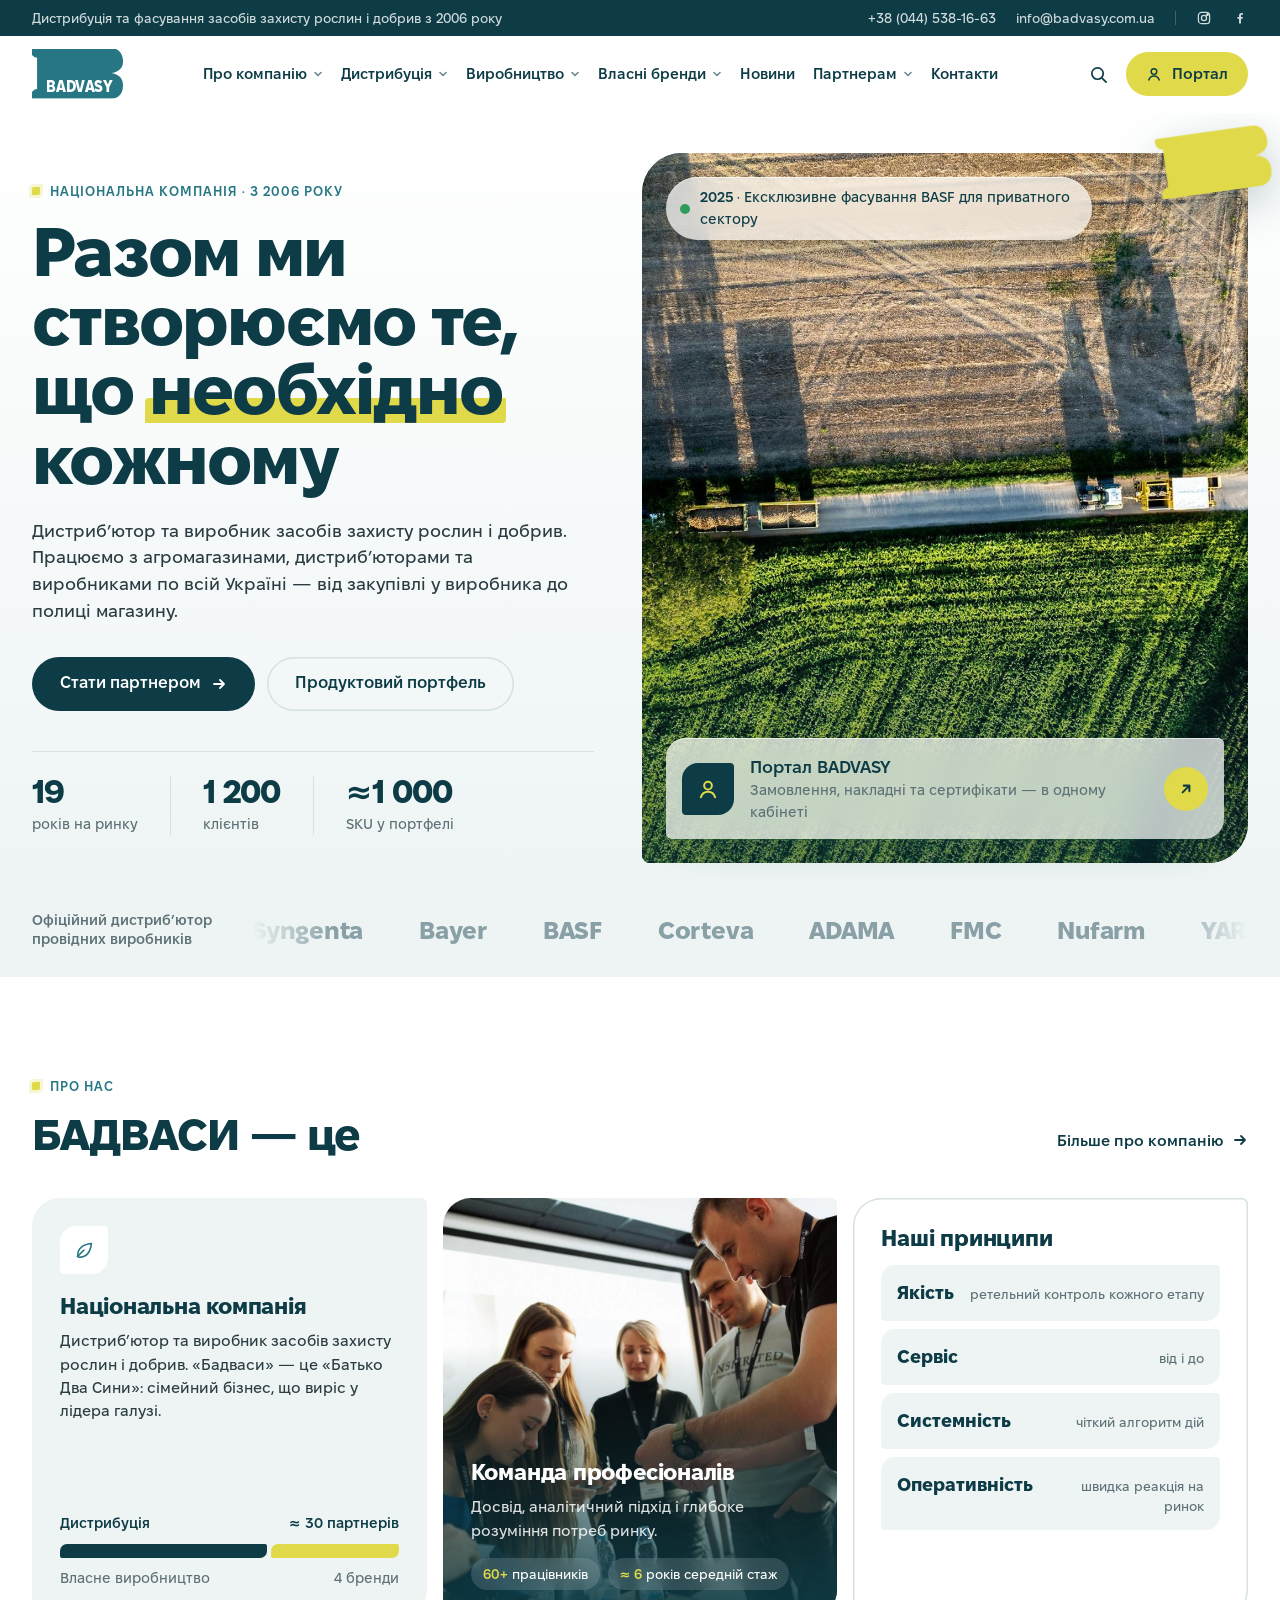
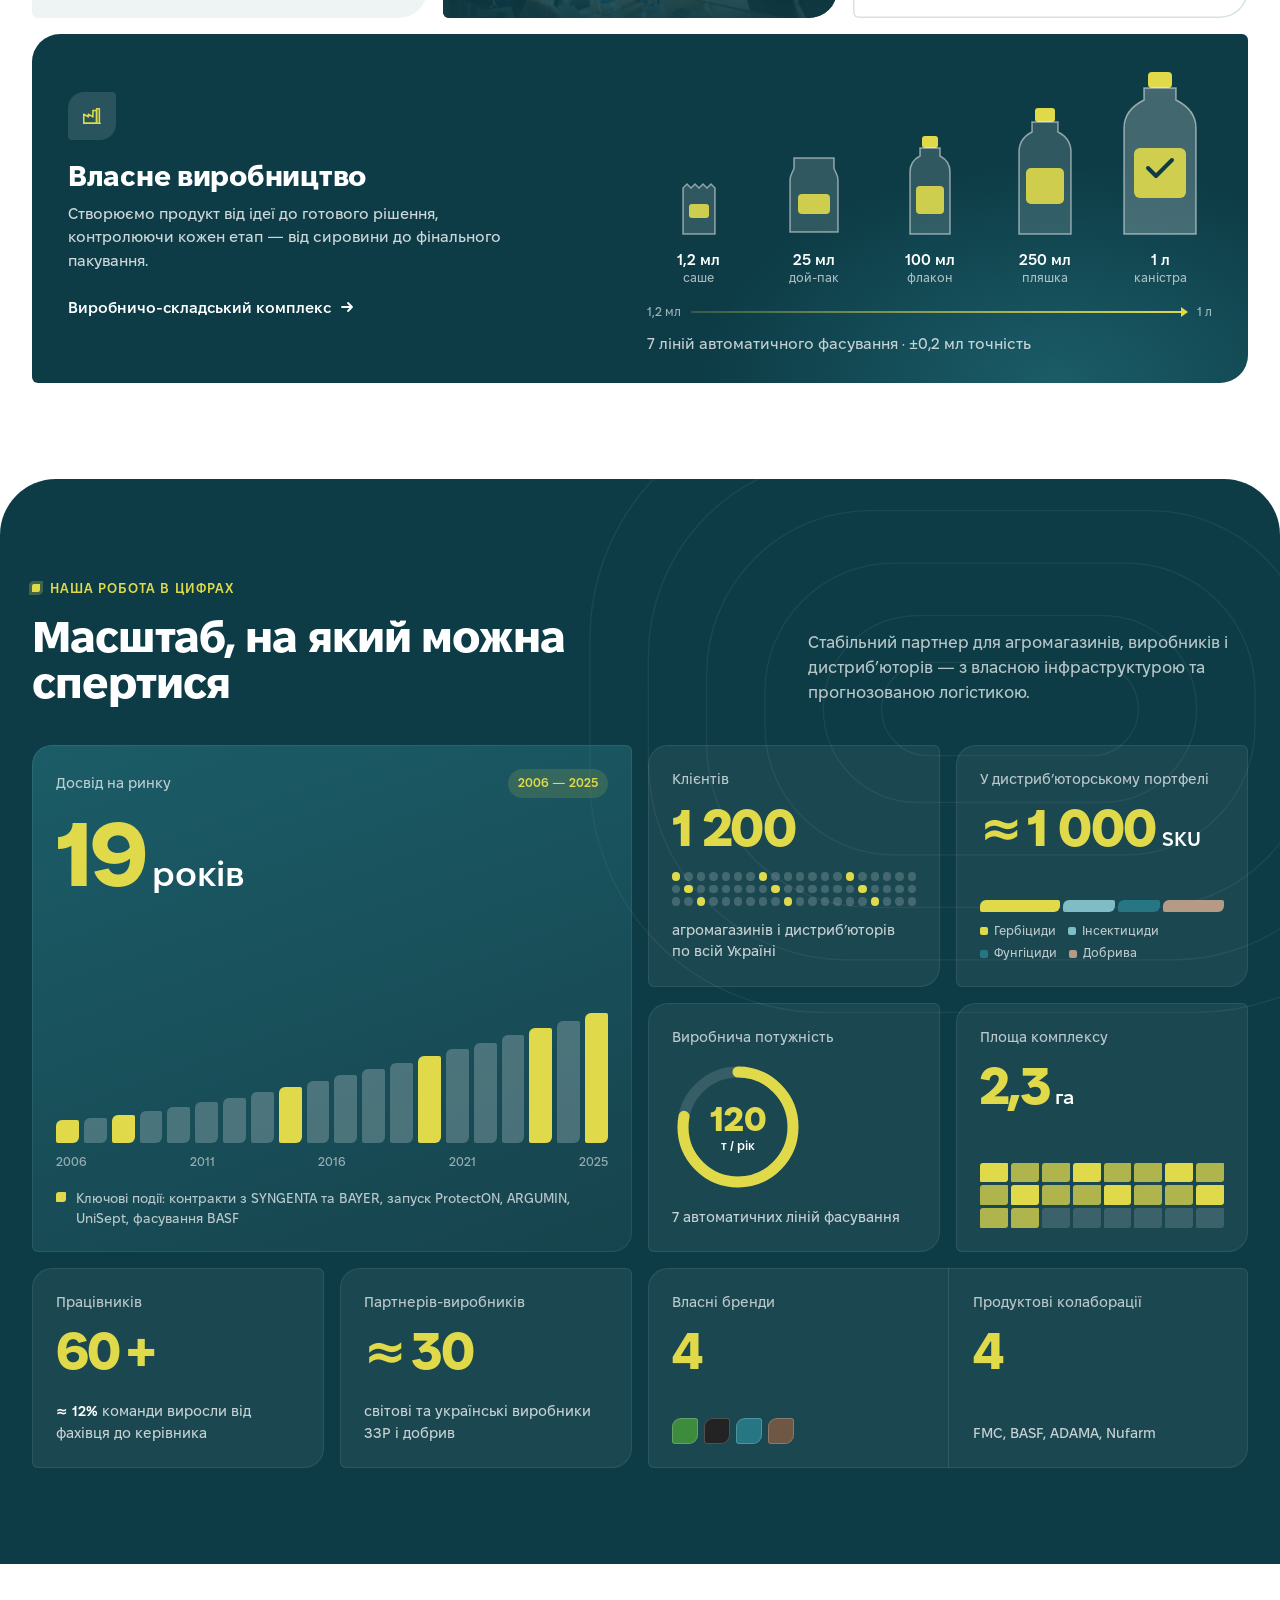
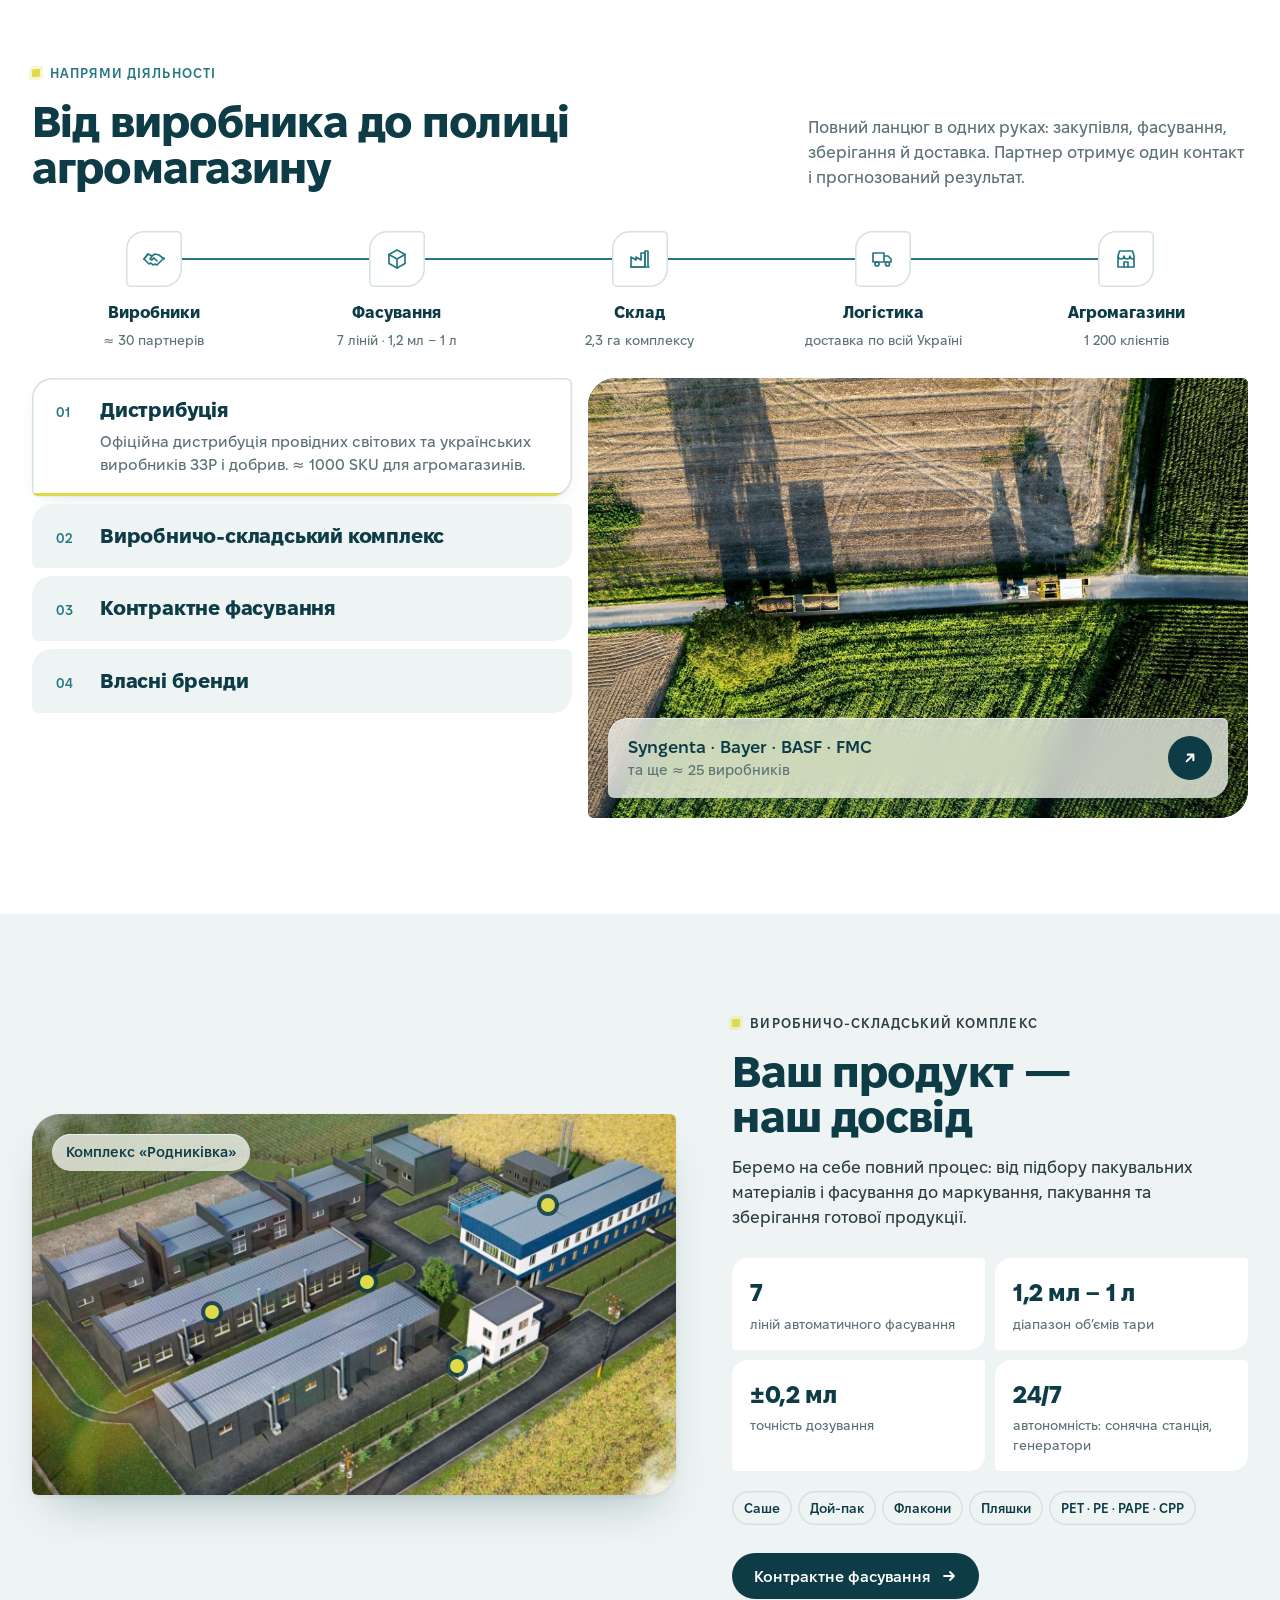
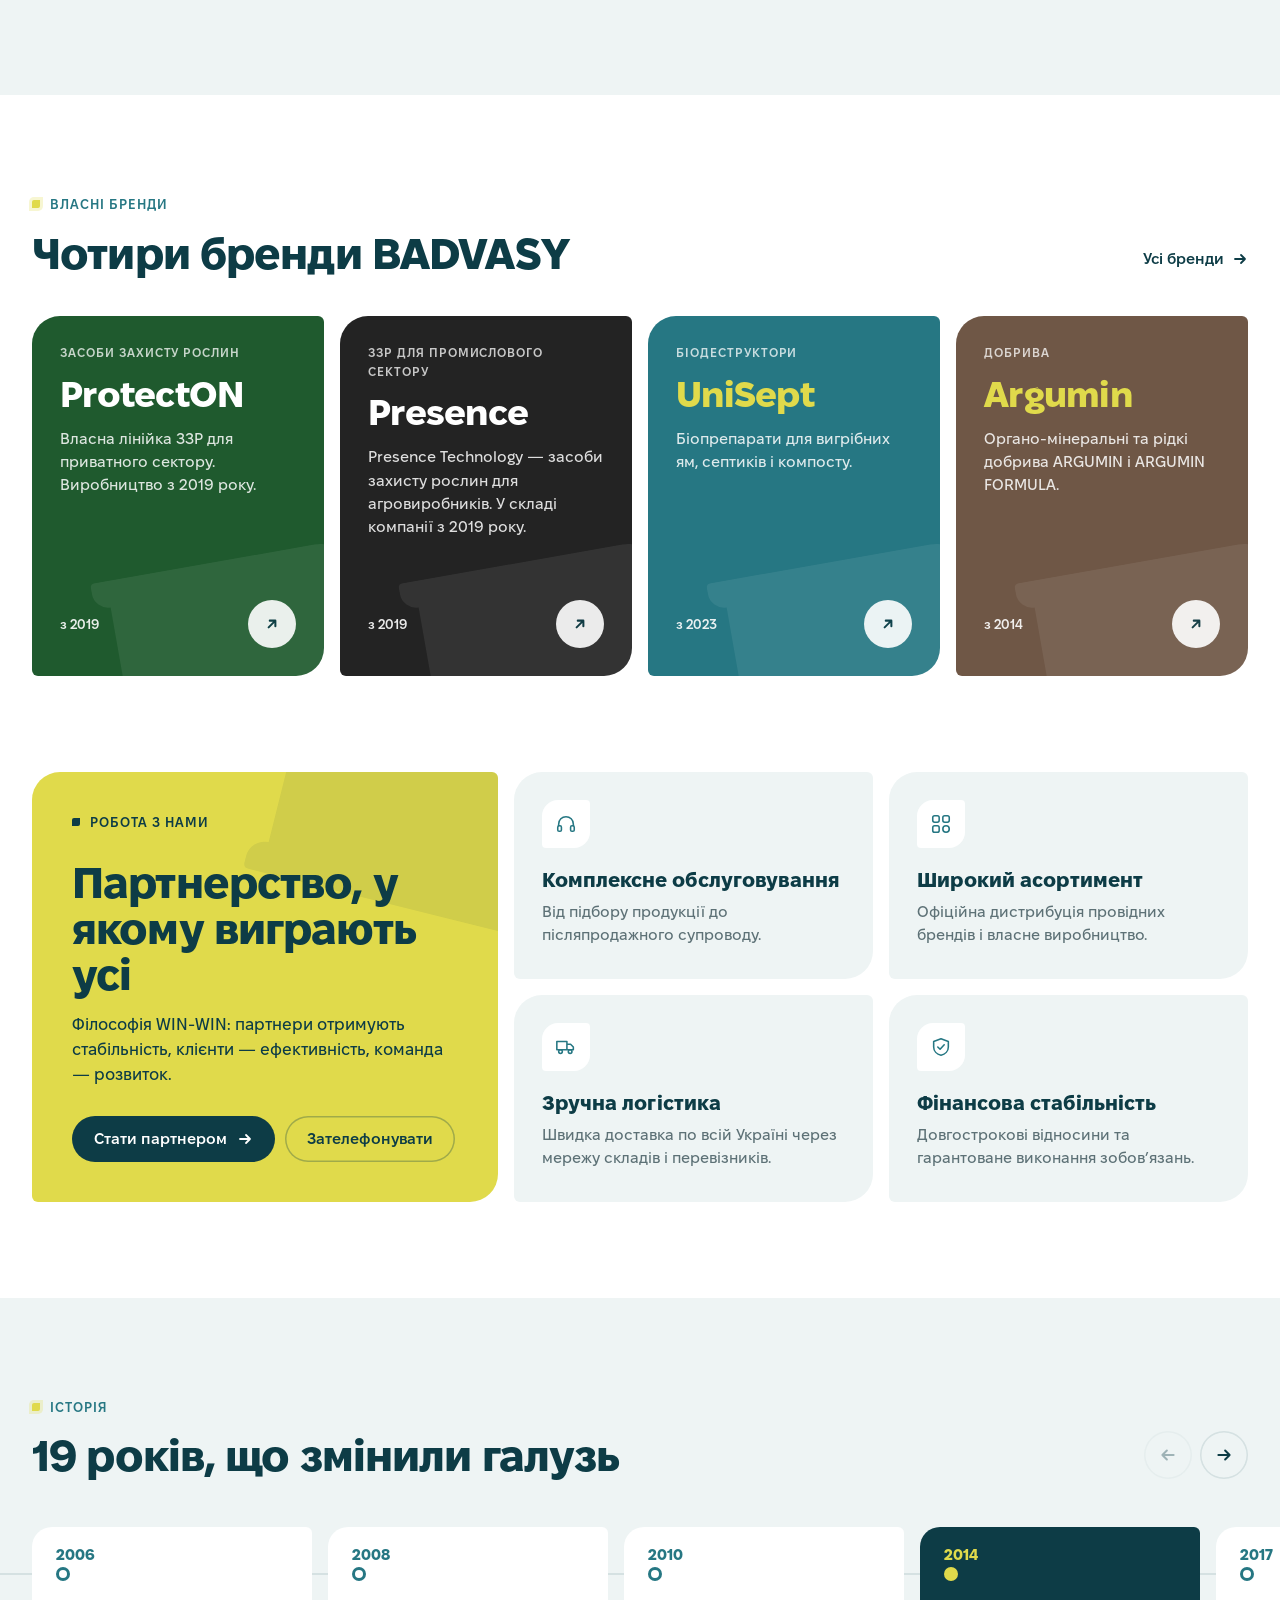
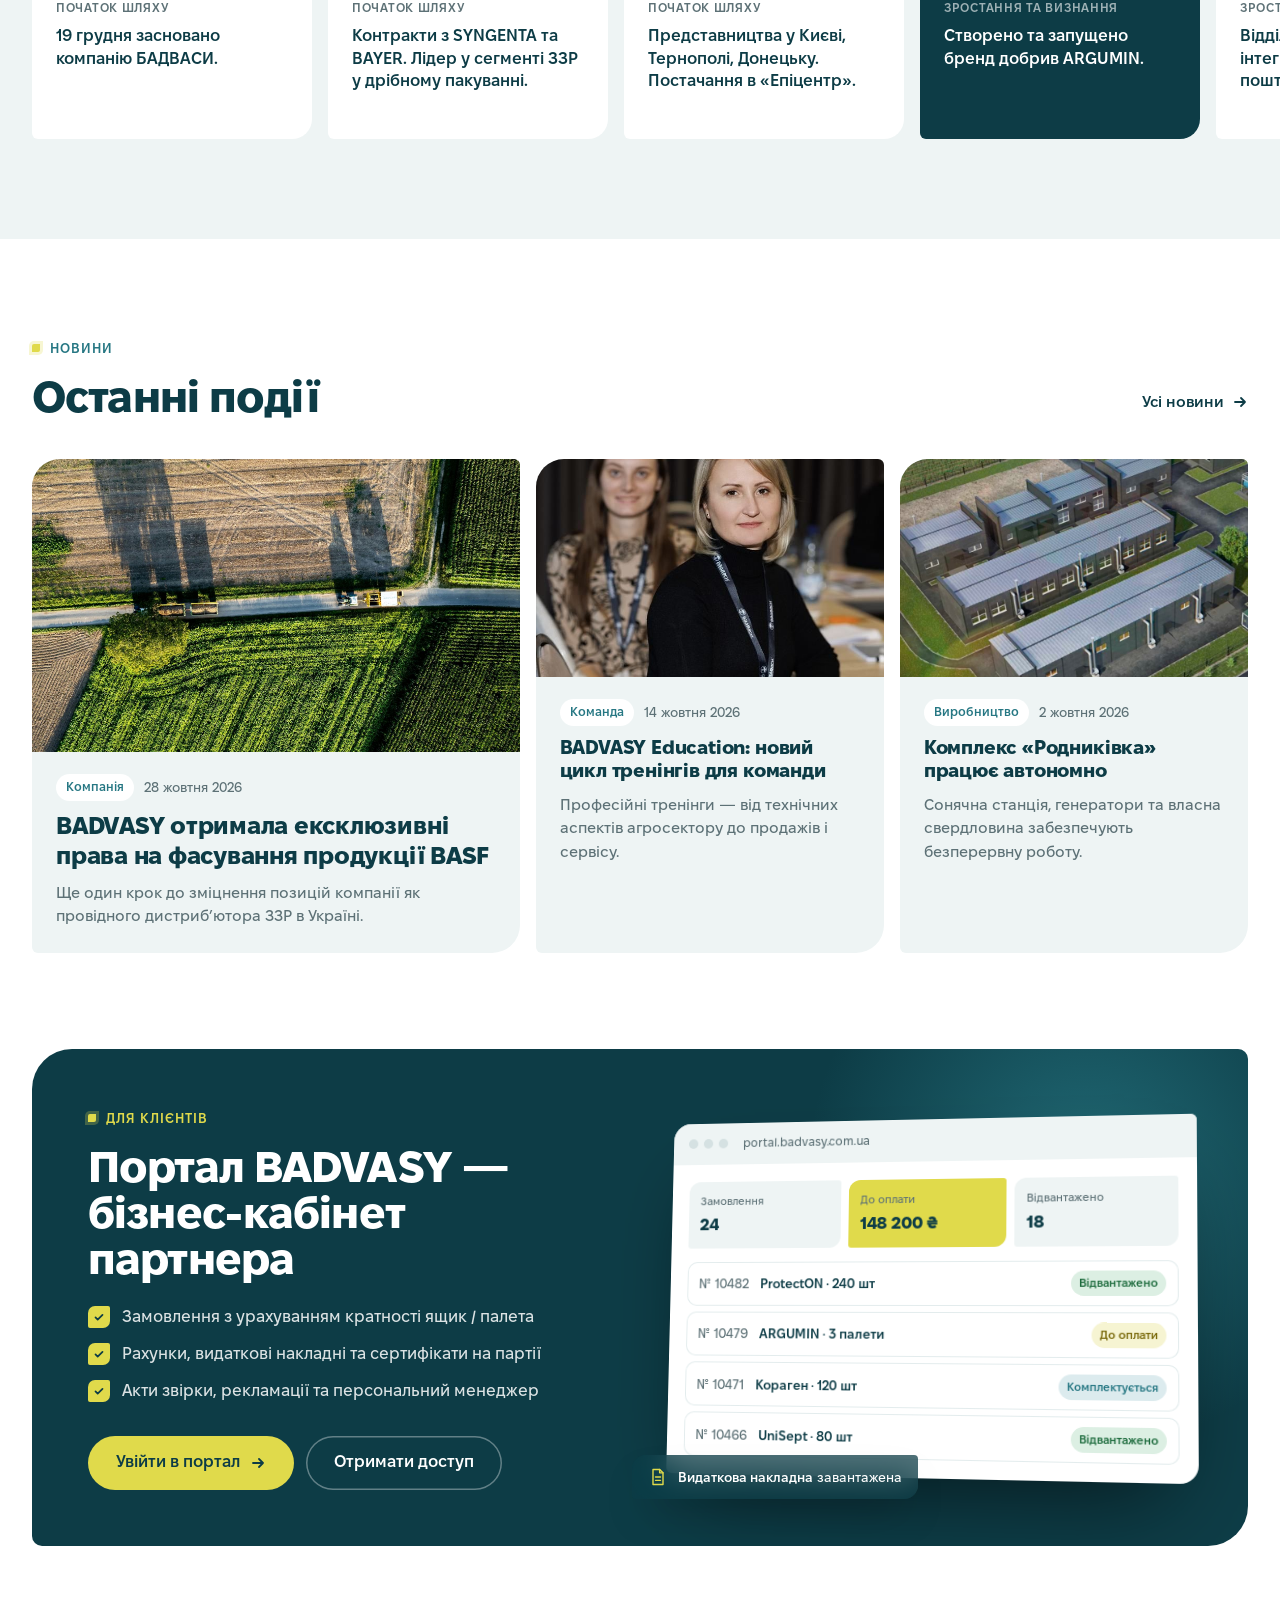
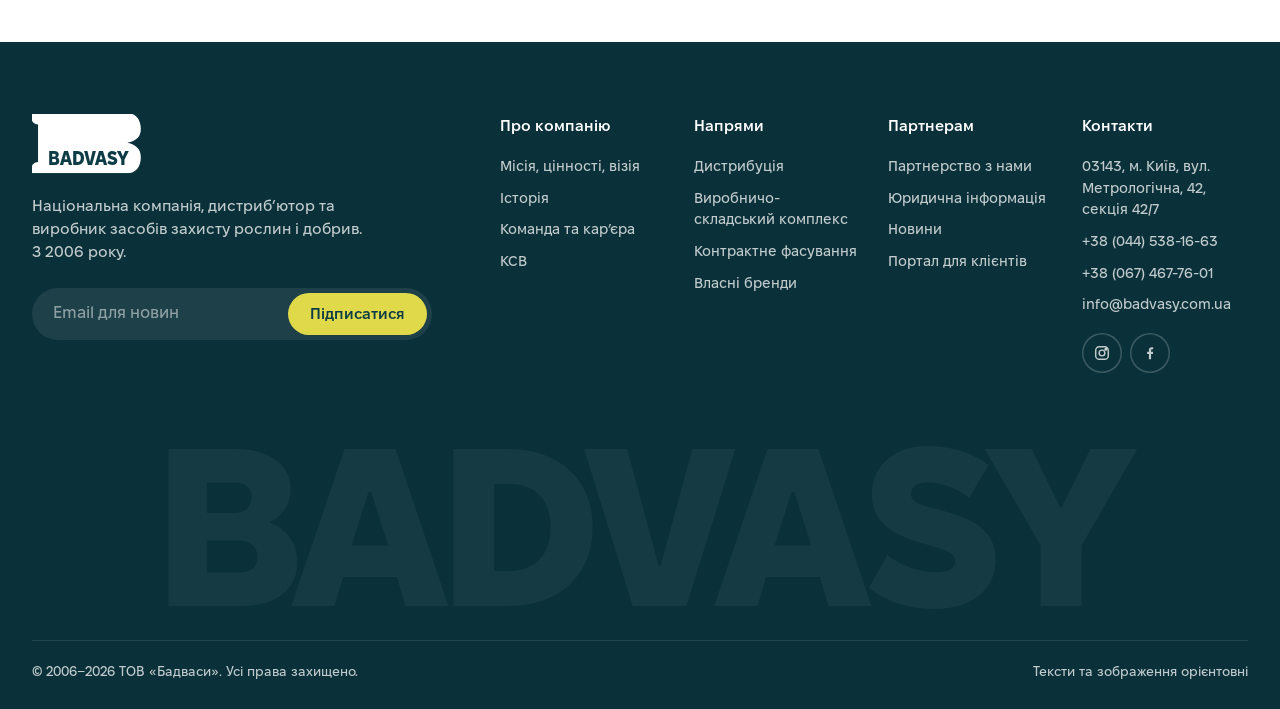
==== index.html @ 4014805f "Головна сторінка BADVASY: статична верстка Co-Authored-By: Claude Opus 5.5 <noreply@anthropic.com> C" ====
<!doctype html>
<html lang="uk">
<head>
<meta charset="utf-8">
<meta name="viewport" content="width=device-width, initial-scale=1">
<title>BADVASY — дистрибуція та фасування засобів захисту рослин</title>
<meta name="description" content="БАДВАСИ — національна компанія, дистриб’ютор та виробник засобів захисту рослин і добрив. З 2006 року.">
<meta name="theme-color" content="#0D3C46">
<link rel="preload" href="assets/fonts/fixel-800.woff2" as="font" type="font/woff2" crossorigin>
<link rel="preload" href="assets/fonts/fixel-500.woff2" as="font" type="font/woff2" crossorigin>
<link rel="stylesheet" href="assets/styles.css">
<link rel="icon" href="assets/favicon.svg" type="image/svg+xml">
</head>
<body>

<!-- SVG sprite: brand mark + icons -->
<svg width="0" height="0" style="position:absolute" aria-hidden="true">
  <defs>
    <symbol id="bmark" viewBox="5 5 565 310"><path fill="currentColor" d="M16 6H500C541 6 569 36 569 88C569 124 548 148 499 158C548 168 569 194 569 232C569 284 541 314 500 314H16Q6 314 6 304V292A36 36 0 0 1 41 256V64A36 36 0 0 1 6 28V16Q6 6 16 6Z"/></symbol>
    <symbol id="i-arr" viewBox="0 0 16 16"><path d="M3 8h10M9 4l4 4-4 4" fill="none" stroke="currentColor" stroke-width="1.8" stroke-linecap="round" stroke-linejoin="round"/></symbol>
    <symbol id="i-arr-up" viewBox="0 0 16 16"><path d="M5 11l6-6M6 5h5v5" fill="none" stroke="currentColor" stroke-width="1.8" stroke-linecap="round" stroke-linejoin="round"/></symbol>
    <symbol id="i-chev" viewBox="0 0 10 10"><path d="M2 3.5l3 3 3-3" fill="none" stroke="currentColor" stroke-width="1.6" stroke-linecap="round" stroke-linejoin="round"/></symbol>
    <symbol id="i-search" viewBox="0 0 20 20"><g fill="none" stroke="currentColor" stroke-width="1.8" stroke-linecap="round"><circle cx="9" cy="9" r="6"/><path d="M14 14l4 4"/></g></symbol>
    <symbol id="i-user" viewBox="0 0 20 20"><g fill="none" stroke="currentColor" stroke-width="1.8" stroke-linecap="round"><circle cx="10" cy="7" r="3.5"/><path d="M3.5 17.5c1-3.2 3.6-5 6.5-5s5.5 1.8 6.5 5"/></g></symbol>
    <symbol id="i-truck" viewBox="0 0 24 24"><g fill="none" stroke="currentColor" stroke-width="1.7" stroke-linecap="round" stroke-linejoin="round"><path d="M2 6h11v9H2zM13 9h4l3 3v3h-7"/><circle cx="6" cy="17" r="2"/><circle cx="16.5" cy="17" r="2"/></g></symbol>
    <symbol id="i-factory" viewBox="0 0 24 24"><g fill="none" stroke="currentColor" stroke-width="1.7" stroke-linecap="round" stroke-linejoin="round"><path d="M3 20V10l5 3V10l5 3V6h3l1 0v14z"/><path d="M3 20h18M17 20V4h3v16"/></g></symbol>
    <symbol id="i-box" viewBox="0 0 24 24"><g fill="none" stroke="currentColor" stroke-width="1.7" stroke-linecap="round" stroke-linejoin="round"><path d="M12 3l8 4.5v9L12 21l-8-4.5v-9z"/><path d="M4 7.5l8 4.5 8-4.5M12 12v9"/></g></symbol>
    <symbol id="i-leaf" viewBox="0 0 24 24"><g fill="none" stroke="currentColor" stroke-width="1.7" stroke-linecap="round" stroke-linejoin="round"><path d="M5 19c0-8 5-13 15-14-1 10-6 15-14 15"/><path d="M5 19l7-7"/></g></symbol>
    <symbol id="i-store" viewBox="0 0 24 24"><g fill="none" stroke="currentColor" stroke-width="1.7" stroke-linecap="round" stroke-linejoin="round"><path d="M4 9l1.5-5h13L20 9M4 9v11h16V9M4 9c0 1.7 1.3 3 3 3s3-1.3 3-3c0 1.7 1.3 3 3 3s3-1.3 3-3c0 1.7 1.3 3 3 3"/><path d="M10 20v-5h4v5"/></g></symbol>
    <symbol id="i-handshake" viewBox="0 0 24 24"><g fill="none" stroke="currentColor" stroke-width="1.7" stroke-linecap="round" stroke-linejoin="round"><path d="M2 12l4-5 4 2 3-2 4 1 5 4"/><path d="M6 7l-4 5 5 5 2-1 2 2 2-1 2 1 3-3 4-4"/><path d="M10 9l-2 3 1.5 1L12 11l3 3"/></g></symbol>
    <symbol id="i-headset" viewBox="0 0 24 24"><g fill="none" stroke="currentColor" stroke-width="1.7" stroke-linecap="round" stroke-linejoin="round"><path d="M4 14v-2a8 8 0 0116 0v2"/><rect x="3" y="14" width="4" height="6" rx="1.5"/><rect x="17" y="14" width="4" height="6" rx="1.5"/></g></symbol>
    <symbol id="i-grid" viewBox="0 0 24 24"><g fill="none" stroke="currentColor" stroke-width="1.7"><rect x="3" y="3" width="7" height="7" rx="2"/><rect x="14" y="3" width="7" height="7" rx="2"/><rect x="3" y="14" width="7" height="7" rx="2"/><rect x="14" y="14" width="7" height="7" rx="4"/></g></symbol>
    <symbol id="i-shield" viewBox="0 0 24 24"><g fill="none" stroke="currentColor" stroke-width="1.7" stroke-linecap="round" stroke-linejoin="round"><path d="M12 3l8 3v6c0 4.5-3.4 8-8 9-4.6-1-8-4.5-8-9V6z"/><path d="M8.5 12l2.5 2.5 4.5-5"/></g></symbol>
    <symbol id="i-doc" viewBox="0 0 24 24"><g fill="none" stroke="currentColor" stroke-width="1.7" stroke-linecap="round" stroke-linejoin="round"><path d="M6 3h8l4 4v14H6z"/><path d="M14 3v4h4M9 12h6M9 16h6"/></g></symbol>
    <symbol id="i-ig" viewBox="0 0 20 20"><g fill="none" stroke="currentColor" stroke-width="1.6"><rect x="3" y="3" width="14" height="14" rx="4"/><circle cx="10" cy="10" r="3.2"/><circle cx="14.3" cy="5.8" r=".9" fill="currentColor"/></g></symbol>
    <symbol id="i-fb" viewBox="0 0 20 20"><path fill="currentColor" d="M11.2 17v-6h2l.3-2.4h-2.3V7.1c0-.7.2-1.2 1.2-1.2h1.2V3.8c-.2 0-1-.1-1.8-.1-1.8 0-3 1.1-3 3.1v1.8H6.8V11h2v6h2.4z"/></symbol>
    <symbol id="i-plus" viewBox="0 0 16 16"><path d="M8 3v10M3 8h10" fill="none" stroke="currentColor" stroke-width="2" stroke-linecap="round"/></symbol>
  </defs>
</svg>

<a class="skip" href="#main">Перейти до змісту</a>

<!-- ============ HEADER ============ -->
<header class="hdr" id="hdr">
  <div class="topbar">
    <div class="wrap topbar-in">
      <span class="topbar-note">Дистрибуція та фасування засобів захисту рослин і добрив з 2006 року</span>
      <div class="topbar-links">
        <a href="tel:+380445381663">+38 (044) 538-16-63</a>
        <a href="mailto:info@badvasy.com.ua">info@badvasy.com.ua</a>
        <span class="sep" aria-hidden="true"></span>
        <a href="#" aria-label="Instagram"><svg class="ico"><use href="#i-ig"/></svg></a>
        <a href="#" aria-label="Facebook"><svg class="ico"><use href="#i-fb"/></svg></a>
      </div>
    </div>
  </div>

  <div class="nav-bar">
    <div class="wrap nav-in">
      <a class="logo" href="#" aria-label="BADVASY — на головну">
        <svg viewBox="5 5 565 310"><use href="#bmark" class="logo-b"/><text x="89" y="268" font-family="Fixel Display" font-weight="800" font-size="98" textLength="416" lengthAdjust="spacingAndGlyphs" fill="#fff">BADVASY</text></svg>
      </a>

      <nav class="nav" aria-label="Головне меню">
        <ul class="nav-list">
          <li class="nav-item has-dd">
            <button class="nav-link" aria-expanded="false">Про компанію <svg class="chev"><use href="#i-chev"/></svg></button>
            <div class="dd">
              <a href="#"><b>Місія, цінності, візія</b><span>Принципи, що рухають нас вперед</span></a>
              <a href="#"><b>Історія</b><span>19 років від офісу до лідера ринку</span></a>
              <a href="#"><b>Команда та кар’єра</b><span>60+ фахівців і BADVASY Education</span></a>
              <a href="#"><b>КСВ</b><span>Соціальна відповідальність</span></a>
            </div>
          </li>
          <li class="nav-item has-dd">
            <button class="nav-link" aria-expanded="false">Дистрибуція <svg class="chev"><use href="#i-chev"/></svg></button>
            <div class="dd">
              <a href="#"><b>Партнери</b><span>Syngenta, Bayer, BASF, FMC та інші</span></a>
              <a href="#"><b>Продуктовий портфель</b><span>≈ 1000 SKU для агромагазинів</span></a>
            </div>
          </li>
          <li class="nav-item has-dd">
            <button class="nav-link" aria-expanded="false">Виробництво <svg class="chev"><use href="#i-chev"/></svg></button>
            <div class="dd">
              <a href="#"><b>Про комплекс</b><span>«Родниківка», 2,3 га</span></a>
              <a href="#"><b>Інфраструктура</b><span>Цехи, лінії, склад</span></a>
              <a href="#"><b>Контрактне фасування</b><span>Ваш продукт — наш досвід</span></a>
            </div>
          </li>
          <li class="nav-item has-dd">
            <button class="nav-link" aria-expanded="false">Власні бренди <svg class="chev"><use href="#i-chev"/></svg></button>
            <div class="dd dd-brands">
              <a href="#"><i style="background:#2E7D32"></i><b>ProtectON</b><span>ЗЗР для приватного сектору</span></a>
              <a href="#"><i style="background:#232323"></i><b>Presence</b><span>ЗЗР для промислового сектору</span></a>
              <a href="#"><i style="background:#267783"></i><b>UniSept</b><span>Біодеструктори</span></a>
              <a href="#"><i style="background:#6F5746"></i><b>Argumin</b><span>Органо-мінеральні добрива</span></a>
            </div>
          </li>
          <li class="nav-item"><a class="nav-link" href="#">Новини</a></li>
          <li class="nav-item has-dd">
            <button class="nav-link" aria-expanded="false">Партнерам <svg class="chev"><use href="#i-chev"/></svg></button>
            <div class="dd">
              <a href="#"><b>Партнерство з нами</b><span>Умови та як стати партнером</span></a>
              <a href="#"><b>Юридична інформація</b><span>Реквізити та документи</span></a>
            </div>
          </li>
          <li class="nav-item"><a class="nav-link" href="#">Контакти</a></li>
        </ul>
      </nav>

      <div class="nav-act">
        <button class="icon-btn" aria-label="Пошук по сайту"><svg><use href="#i-search"/></svg></button>
        <div class="lang" role="group" aria-label="Мова">
          <button class="is-on" aria-pressed="true">UA</button><button aria-pressed="false" title="Англійська версія — незабаром">EN</button>
        </div>
        <a class="btn btn-portal" href="#"><svg class="ico"><use href="#i-user"/></svg><span>Портал</span></a>
        <button class="icon-btn burger" aria-label="Відкрити меню" aria-expanded="false"><span></span><span></span></button>
      </div>
    </div>
  </div>

  <div class="mob" id="mob" hidden>
    <div class="mob-in">
      <details><summary>Про компанію</summary><a href="#">Місія, цінності, візія</a><a href="#">Історія</a><a href="#">Команда та кар’єра</a><a href="#">КСВ</a></details>
      <details><summary>Дистрибуція</summary><a href="#">Партнери</a><a href="#">Продуктовий портфель</a></details>
      <details><summary>Виробництво</summary><a href="#">Про комплекс</a><a href="#">Інфраструктура</a><a href="#">Контрактне фасування</a></details>
      <details><summary>Власні бренди</summary><a href="#">ProtectON</a><a href="#">Presence</a><a href="#">UniSept</a><a href="#">Argumin</a></details>
      <a class="mob-link" href="#">Новини</a>
      <details><summary>Партнерам</summary><a href="#">Партнерство з нами</a><a href="#">Юридична інформація</a></details>
      <a class="mob-link" href="#">Контакти</a>
      <a class="btn btn-lemon btn-block" href="#">Увійти в портал</a>
    </div>
  </div>
</header>

<main id="main">

<!-- ============ HERO ============ -->
<section class="hero">
  <div class="wrap hero-grid">
    <div class="hero-copy">
      <p class="eyebrow reveal"><span class="dot"></span>Національна компанія · з 2006 року</p>
      <h1 class="h-display reveal" style="--d:.05s">Разом ми створюємо те, що <span class="hl">необхідно</span> кожному</h1>
      <p class="lead reveal" style="--d:.12s">Дистриб’ютор та виробник засобів захисту рослин і добрив. Працюємо з агромагазинами, дистриб’юторами та виробниками по всій Україні — від закупівлі у виробника до полиці магазину.</p>
      <div class="hero-cta reveal" style="--d:.18s">
        <a class="btn btn-sea btn-lg" href="#">Стати партнером <svg class="ico"><use href="#i-arr"/></svg></a>
        <a class="btn btn-ghost btn-lg" href="#">Продуктовий портфель</a>
      </div>
      <dl class="hero-facts reveal" style="--d:.24s">
        <div><dt><span data-count="19">19</span></dt><dd>років на ринку</dd></div>
        <div><dt><span data-count="1200">1 200</span></dt><dd>клієнтів</dd></div>
        <div><dt>≈<span data-count="1000">1000</span></dt><dd>SKU у портфелі</dd></div>
      </dl>
    </div>

    <div class="hero-media reveal reveal-scale" style="--d:.1s">
      <div class="hero-photo">
        <img src="assets/img/field.jpg" alt="Аерофото агрополів" width="2200" height="1473" fetchpriority="high">
      </div>
      <div class="hero-chip glass">
        <span class="pulse"></span>
        <span><b>2025</b> · Ексклюзивне фасування BASF для приватного сектору</span>
      </div>
      <a class="hero-portal glass" href="#">
        <span class="hp-ico"><svg><use href="#i-user"/></svg></span>
        <span class="hp-txt"><b>Портал BADVASY</b><span>Замовлення, накладні та сертифікати — в одному кабінеті</span></span>
        <span class="hp-arr"><svg><use href="#i-arr-up"/></svg></span>
      </a>
      <svg class="hero-b" aria-hidden="true"><use href="#bmark"/></svg>
    </div>
  </div>
</section>

<!-- ============ PARTNERS MARQUEE ============ -->
<section class="logos" aria-label="Партнери-виробники">
  <div class="wrap logos-in">
    <p class="logos-title">Офіційний дистриб’ютор <br>провідних виробників</p>
    <div class="marquee">
      <div class="marquee-track">
        <span>Syngenta</span><span>Bayer</span><span>BASF</span><span>Corteva</span><span>ADAMA</span><span>FMC</span><span>Nufarm</span><span>YARA</span><span>SBM Life Science</span><span>Summit Agro</span><span>Alfa Smart Agro</span>
        <span aria-hidden="true">Syngenta</span><span aria-hidden="true">Bayer</span><span aria-hidden="true">BASF</span><span aria-hidden="true">Corteva</span><span aria-hidden="true">ADAMA</span><span aria-hidden="true">FMC</span><span aria-hidden="true">Nufarm</span><span aria-hidden="true">YARA</span><span aria-hidden="true">SBM Life Science</span><span aria-hidden="true">Summit Agro</span><span aria-hidden="true">Alfa Smart Agro</span>
      </div>
    </div>
  </div>
</section>

<!-- ============ ABOUT / BENTO ============ -->
<section class="sec about">
  <div class="wrap">
    <div class="sec-head">
      <div>
        <p class="eyebrow reveal"><span class="dot"></span>Про нас</p>
        <h2 class="h2 reveal">БАДВАСИ — це</h2>
      </div>
      <a class="link-arr reveal" href="#">Більше про компанію <svg class="ico"><use href="#i-arr"/></svg></a>
    </div>

    <div class="bento">
      <article class="tile t-national reveal">
        <span class="tile-ico"><svg><use href="#i-leaf"/></svg></span>
        <h3>Національна компанія</h3>
        <p>Дистриб’ютор та виробник засобів захисту рослин і добрив. «Бадваси» — це «Батько Два Сини»: сімейний бізнес, що виріс у лідера галузі.</p>
        <div class="split-bar" aria-label="Структура бізнесу">
          <div class="sb-row"><span>Дистрибуція</span><span>≈ 30 партнерів</span></div>
          <div class="sb-track"><i style="--w:62%"></i><i style="--w:38%" class="alt"></i></div>
          <div class="sb-row muted"><span>Власне виробництво</span><span>4 бренди</span></div>
        </div>
      </article>

      <article class="tile t-team reveal" style="--d:.06s">
        <img src="assets/img/team.jpg" alt="Команда BADVASY на тренінгу" loading="lazy">
        <div class="tile-over">
          <h3>Команда професіоналів</h3>
          <p>Досвід, аналітичний підхід і глибоке розуміння потреб ринку.</p>
          <div class="team-stats"><span><b>60+</b> працівників</span><span><b>≈ 6</b> років середній стаж</span></div>
        </div>
      </article>

      <article class="tile t-principles reveal" style="--d:.12s">
        <h3>Наші принципи</h3>
        <ul class="principles">
          <li><b>Якість</b><span>ретельний контроль кожного етапу</span></li>
          <li><b>Сервіс</b><span>від і до</span></li>
          <li><b>Системність</b><span>чіткий алгоритм дій</span></li>
          <li><b>Оперативність</b><span>швидка реакція на ринок</span></li>
        </ul>
      </article>

      <article class="tile t-prod reveal" style="--d:.18s">
        <div class="tp-copy">
          <span class="tile-ico light"><svg><use href="#i-factory"/></svg></span>
          <h3>Власне виробництво</h3>
          <p>Створюємо продукт від ідеї до готового рішення, контролюючи кожен етап — від сировини до фінального пакування.</p>
          <a class="link-arr light" href="#">Виробничо-складський комплекс <svg class="ico"><use href="#i-arr"/></svg></a>
        </div>
        <div class="pack" aria-label="Формати фасування від 1,2 мл до 1 л">
          <div class="pack-row">
            <figure class="pk" style="--i:0"><svg viewBox="0 0 40 56"><path d="M4 6l4-4 4 4 4-4 4 4 4-4 4 4 4-4 4 4v46H4z" class="pk-s"/><rect x="10" y="22" width="20" height="14" rx="3" class="pk-l"/></svg><figcaption><b>1,2 мл</b>саше</figcaption></figure>
            <figure class="pk" style="--i:1"><svg viewBox="0 0 56 84"><path d="M8 4h40v10c0 2 4 6 4 12v52H4V26c0-6 4-10 4-12z" class="pk-s"/><rect x="12" y="40" width="32" height="20" rx="4" class="pk-l"/></svg><figcaption><b>25 мл</b>дой-пак</figcaption></figure>
            <figure class="pk" style="--i:2"><svg viewBox="0 0 44 104"><rect x="14" y="2" width="16" height="12" rx="3" class="pk-c"/><path d="M12 14h20v8c6 3 10 8 10 16v62H2V38c0-8 4-13 10-16z" class="pk-s"/><rect x="8" y="52" width="28" height="28" rx="4" class="pk-l"/></svg><figcaption><b>100 мл</b>флакон</figcaption></figure>
            <figure class="pk" style="--i:3"><svg viewBox="0 0 56 132"><rect x="18" y="2" width="20" height="14" rx="3" class="pk-c"/><path d="M15 16h26v10c8 4 13 10 13 20v82H2V46c0-10 5-16 13-20z" class="pk-s"/><rect x="9" y="62" width="38" height="36" rx="5" class="pk-l"/></svg><figcaption><b>250 мл</b>пляшка</figcaption></figure>
            <figure class="pk pk-big" style="--i:4"><svg viewBox="0 0 76 168"><rect x="26" y="2" width="24" height="16" rx="4" class="pk-c"/><path d="M22 18h32v12c12 6 20 14 20 28v106H2V58c0-14 8-22 20-28z" class="pk-s"/><rect x="12" y="78" width="52" height="50" rx="6" class="pk-l"/><path d="M26 98l8 8 16-16" class="pk-t"/></svg><figcaption><b>1 л</b>каністра</figcaption></figure>
          </div>
          <div class="pack-scale"><span>1,2 мл</span><i></i><span>1 л</span></div>
          <p class="pack-note">7 ліній автоматичного фасування · ±0,2 мл точність</p>
        </div>
      </article>
    </div>
  </div>
</section>

<!-- ============ NUMBERS / INFOGRAPHIC ============ -->
<section class="sec numbers" id="numbers">
  <svg class="topo" viewBox="0 0 800 600" preserveAspectRatio="xMidYMid slice" aria-hidden="true">
    <g fill="none" stroke="currentColor" stroke-width="1.2">
      <rect x="40" y="40" width="720" height="520" rx="200"/><rect x="90" y="85" width="620" height="430" rx="170"/><rect x="140" y="130" width="520" height="340" rx="140"/><rect x="190" y="175" width="420" height="250" rx="110"/><rect x="240" y="220" width="320" height="160" rx="80"/><rect x="290" y="260" width="220" height="80" rx="40"/>
    </g>
  </svg>
  <div class="wrap">
    <div class="sec-head">
      <div>
        <p class="eyebrow on-dark reveal"><span class="dot"></span>Наша робота в цифрах</p>
        <h2 class="h2 reveal">Масштаб, на який можна спертися</h2>
      </div>
      <p class="sec-sub reveal">Стабільний партнер для агромагазинів, виробників і дистриб’юторів — з власною інфраструктурою та прогнозованою логістикою.</p>
    </div>

    <div class="stats">
      <article class="stat s-years reveal">
        <div class="stat-top"><span class="stat-label">Досвід на ринку</span><span class="tag">2006 — 2025</span></div>
        <p class="stat-num"><span data-count="19">19</span><small>років</small></p>
        <div class="years-chart" aria-hidden="true">
          <div class="yc-bars"></div>
          <div class="yc-axis"><span>2006</span><span>2011</span><span>2016</span><span>2021</span><span>2025</span></div>
        </div>
        <ul class="yc-legend">
          <li><i></i>Ключові події: контракти з SYNGENTA та BAYER, запуск ProtectON, ARGUMIN, UniSept, фасування BASF</li>
        </ul>
      </article>

      <article class="stat s-clients reveal" style="--d:.04s">
        <span class="stat-label">Клієнтів</span>
        <p class="stat-num"><span data-count="1200">1 200</span></p>
        <div class="dots" aria-hidden="true"></div>
        <p class="stat-note">агромагазинів і дистриб’юторів по всій Україні</p>
      </article>

      <article class="stat s-sku reveal" style="--d:.08s">
        <span class="stat-label">У дистриб’юторському портфелі</span>
        <p class="stat-num">≈<span data-count="1000">1000</span><small>SKU</small></p>
        <div class="sku-mix" aria-label="Категорії портфеля">
          <div class="sku-bar"><i style="--w:34%"></i><i style="--w:22%"></i><i style="--w:18%"></i><i style="--w:26%"></i></div>
          <ul><li><i></i>Гербіциди</li><li><i></i>Інсектициди</li><li><i></i>Фунгіциди</li><li><i></i>Добрива</li></ul>
        </div>
      </article>

      <article class="stat s-cap reveal" style="--d:.12s">
        <span class="stat-label">Виробнича потужність</span>
        <div class="ring-wrap">
          <svg class="ring" viewBox="0 0 120 120" aria-hidden="true"><circle cx="60" cy="60" r="50" class="ring-bg"/><circle cx="60" cy="60" r="50" class="ring-fg" style="--p:.78"/></svg>
          <p class="ring-num"><span data-count="120">120</span><small>т / рік</small></p>
        </div>
        <p class="stat-note">7 автоматичних ліній фасування</p>
      </article>

      <article class="stat s-area reveal" style="--d:.04s">
        <span class="stat-label">Площа комплексу</span>
        <p class="stat-num"><span data-count="2.3" data-dec="1">2,3</span><small>га</small></p>
        <div class="area-grid" aria-hidden="true"><i></i><i></i><i></i><i></i><i></i><i></i><i></i><i></i><i></i><i></i><i></i><i></i><i></i><i></i><i></i><i></i><i></i><i></i><i></i><i></i><i></i><i></i><i></i><i></i></div>
      </article>

      <article class="stat s-people reveal" style="--d:.08s">
        <span class="stat-label">Працівників</span>
        <p class="stat-num"><span data-count="60">60</span>+</p>
        <p class="stat-note"><b>≈ 12%</b> команди виросли від фахівця до керівника</p>
      </article>

      <article class="stat s-partners reveal" style="--d:.12s">
        <span class="stat-label">Партнерів-виробників</span>
        <p class="stat-num">≈<span data-count="30">30</span></p>
        <p class="stat-note">світові та українські виробники ЗЗР і добрив</p>
      </article>

      <article class="stat s-brands reveal" style="--d:.16s">
        <div class="sb-half">
          <span class="stat-label">Власні бренди</span>
          <p class="stat-num"><span data-count="4">4</span></p>
          <div class="brand-dots"><i style="background:#3d8b3d"></i><i style="background:#232323"></i><i style="background:#267783"></i><i style="background:#6F5746"></i></div>
        </div>
        <div class="sb-half">
          <span class="stat-label">Продуктові колаборації</span>
          <p class="stat-num"><span data-count="4">4</span></p>
          <p class="stat-note">FMC, BASF, ADAMA, Nufarm</p>
        </div>
      </article>
    </div>
  </div>
</section>

<!-- ============ DIRECTIONS (tabs + flow) ============ -->
<section class="sec directions">
  <div class="wrap">
    <div class="sec-head">
      <div>
        <p class="eyebrow reveal"><span class="dot"></span>Напрями діяльності</p>
        <h2 class="h2 reveal">Від виробника до полиці агромагазину</h2>
      </div>
      <p class="sec-sub reveal">Повний ланцюг в одних руках: закупівля, фасування, зберігання й доставка. Партнер отримує один контакт і прогнозований результат.</p>
    </div>

    <ol class="flow reveal" aria-label="Ланцюг створення цінності">
      <li><span class="fl-ico"><svg><use href="#i-handshake"/></svg></span><b>Виробники</b><span>≈ 30 партнерів</span></li>
      <li><span class="fl-ico"><svg><use href="#i-box"/></svg></span><b>Фасування</b><span>7 ліній · 1,2 мл – 1 л</span></li>
      <li><span class="fl-ico"><svg><use href="#i-factory"/></svg></span><b>Склад</b><span>2,3 га комплексу</span></li>
      <li><span class="fl-ico"><svg><use href="#i-truck"/></svg></span><b>Логістика</b><span>доставка по всій Україні</span></li>
      <li><span class="fl-ico"><svg><use href="#i-store"/></svg></span><b>Агромагазини</b><span>1 200 клієнтів</span></li>
    </ol>

    <div class="tabs reveal" data-tabs>
      <div class="tab-list" role="tablist" aria-label="Напрями">
        <button class="tab is-on" role="tab" aria-selected="true" data-tab="0">
          <span class="tab-n">01</span><span class="tab-t">Дистрибуція</span>
          <span class="tab-d"><span>Офіційна дистрибуція провідних світових та українських виробників ЗЗР і добрив. ≈ 1000 SKU для агромагазинів.</span></span>
          <span class="tab-prog"></span>
        </button>
        <button class="tab" role="tab" aria-selected="false" data-tab="1">
          <span class="tab-n">02</span><span class="tab-t">Виробничо-складський комплекс</span>
          <span class="tab-d"><span>Комплекс «Родниківка»: фасування, зберігання та логістика на 2,3 га. Автономна робота завдяки сонячній станції та генераторам.</span></span>
          <span class="tab-prog"></span>
        </button>
        <button class="tab" role="tab" aria-selected="false" data-tab="2">
          <span class="tab-n">03</span><span class="tab-t">Контрактне фасування</span>
          <span class="tab-d"><span>Фасуємо продукцію партнерів «під ключ» або за індивідуальними параметрами — від дизайну етикетки до готової партії.</span></span>
          <span class="tab-prog"></span>
        </button>
        <button class="tab" role="tab" aria-selected="false" data-tab="3">
          <span class="tab-n">04</span><span class="tab-t">Власні бренди</span>
          <span class="tab-d"><span>ProtectON, Presence, UniSept та Argumin — від розробки рецептури до полиці магазину.</span></span>
          <span class="tab-prog"></span>
        </button>
      </div>

      <div class="tab-stage">
        <figure class="tab-pane is-on" data-pane="0">
          <img src="assets/img/field.jpg" alt="" loading="lazy">
          <figcaption class="pane-card glass"><b>Syngenta · Bayer · BASF · FMC</b><span>та ще ≈ 25 виробників</span><a href="#" class="pane-link" aria-label="Детальніше про дистрибуцію"><svg><use href="#i-arr-up"/></svg></a></figcaption>
        </figure>
        <figure class="tab-pane" data-pane="1">
          <img src="assets/img/complex-2.jpg" alt="" loading="lazy">
          <figcaption class="pane-card glass"><b>2,3 га · 120 т / рік</b><span>власна інфраструктура з 2019 року</span><a href="#" class="pane-link" aria-label="Детальніше про комплекс"><svg><use href="#i-arr-up"/></svg></a></figcaption>
        </figure>
        <figure class="tab-pane pane-steps" data-pane="2">
          <ol class="steps">
            <li><span>01</span><b>Повний цикл «під ключ»</b><em>дизайн етикетки → погодження макетів → фасування</em></li>
            <li><span>02</span><b>За вашими параметрами</b><em>ваша етикетка або брендове маркування, партії для дистрибуції чи експорту</em></li>
            <li><span>03</span><b>Відповідальне зберігання</b><em>контроль термінів придатності та підготовка відвантажень</em></li>
          </ol>
          <figcaption class="pane-card glass"><b>Від 1,2 мл до 1 л</b><span>саше, дой-пак, флакони, пляшки</span><a href="#" class="pane-link" aria-label="Детальніше про фасування"><svg><use href="#i-arr-up"/></svg></a></figcaption>
        </figure>
        <figure class="tab-pane pane-brands" data-pane="3">
          <div class="pb-grid">
            <span style="background:#2E6B34">ProtectON</span><span style="background:#232323">Presence</span><span style="background:#267783">UniSept</span><span style="background:#6F5746">Argumin</span>
          </div>
          <figcaption class="pane-card glass"><b>4 власні бренди</b><span>для приватного та промислового сектору</span><a href="#" class="pane-link" aria-label="Усі бренди"><svg><use href="#i-arr-up"/></svg></a></figcaption>
        </figure>
      </div>
    </div>
  </div>
</section>

<!-- ============ COMPLEX (hotspots) ============ -->
<section class="sec complex">
  <div class="wrap complex-grid">
    <div class="cx-media reveal reveal-scale">
      <img src="assets/img/complex.jpg" alt="Виробничо-складський комплекс «Родниківка», візуалізація" loading="lazy">
      <button class="hot" style="left:28%;top:52%" aria-describedby="h1"><span></span><em id="h1" role="tooltip"><b>Цех фасування добрив</b>дой-пак, саше, гранули</em></button>
      <button class="hot" style="left:52%;top:44%" aria-describedby="h2"><span></span><em id="h2" role="tooltip"><b>Цех інсектицидів і фунгіцидів</b>дозування ±0,2 мл</em></button>
      <button class="hot" style="left:66%;top:66%" aria-describedby="h3"><span></span><em id="h3" role="tooltip"><b>Цех гербіцидів</b>італійське обладнання OMAG</em></button>
      <button class="hot" style="left:80%;top:24%" aria-describedby="h4"><span></span><em id="h4" role="tooltip"><b>Складська інфраструктура</b>відповідальне зберігання</em></button>
      <span class="cx-badge glass">Комплекс «Родниківка»</span>
    </div>
    <div class="cx-copy">
      <p class="eyebrow reveal"><span class="dot"></span>Виробничо-складський комплекс</p>
      <h2 class="h2 reveal">Ваш продукт — <br>наш досвід</h2>
      <p class="reveal">Беремо на себе повний процес: від підбору пакувальних матеріалів і фасування до маркування, пакування та зберігання готової продукції.</p>
      <ul class="cx-specs reveal">
        <li><b>7</b><span>ліній автоматичного фасування</span></li>
        <li><b>1,2 мл – 1 л</b><span>діапазон об’ємів тари</span></li>
        <li><b>±0,2 мл</b><span>точність дозування</span></li>
        <li><b>24/7</b><span>автономність: сонячна станція, генератори</span></li>
      </ul>
      <div class="chips reveal">
        <span>Саше</span><span>Дой-пак</span><span>Флакони</span><span>Пляшки</span><span>PET · PE · PAPE · CPP</span>
      </div>
      <a class="btn btn-sea reveal" href="#">Контрактне фасування <svg class="ico"><use href="#i-arr"/></svg></a>
    </div>
  </div>
</section>

<!-- ============ BRANDS ============ -->
<section class="sec brands">
  <div class="wrap">
    <div class="sec-head">
      <div>
        <p class="eyebrow reveal"><span class="dot"></span>Власні бренди</p>
        <h2 class="h2 reveal">Чотири бренди BADVASY</h2>
      </div>
      <a class="link-arr reveal" href="#">Усі бренди <svg class="ico"><use href="#i-arr"/></svg></a>
    </div>
    <div class="brand-grid">
      <a class="brand b-protect reveal" href="#">
        <span class="brand-cat">Засоби захисту рослин</span>
        <span class="brand-name">ProtectON</span>
        <span class="brand-desc">Власна лінійка ЗЗР для приватного сектору. Виробництво з 2019 року.</span>
        <span class="brand-foot"><span>з 2019</span><span class="brand-go"><svg><use href="#i-arr-up"/></svg></span></span>
        <svg class="brand-b" aria-hidden="true"><use href="#bmark"/></svg>
      </a>
      <a class="brand b-presence reveal" href="#" style="--d:.06s">
        <span class="brand-cat">ЗЗР для промислового сектору</span>
        <span class="brand-name">Presence</span>
        <span class="brand-desc">Presence Technology — засоби захисту рослин для агровиробників. У складі компанії з 2019 року.</span>
        <span class="brand-foot"><span>з 2019</span><span class="brand-go"><svg><use href="#i-arr-up"/></svg></span></span>
        <svg class="brand-b" aria-hidden="true"><use href="#bmark"/></svg>
      </a>
      <a class="brand b-unisept reveal" href="#" style="--d:.12s">
        <span class="brand-cat">Біодеструктори</span>
        <span class="brand-name">UniSept</span>
        <span class="brand-desc">Біопрепарати для вигрібних ям, септиків і компосту.</span>
        <span class="brand-foot"><span>з 2023</span><span class="brand-go"><svg><use href="#i-arr-up"/></svg></span></span>
        <svg class="brand-b" aria-hidden="true"><use href="#bmark"/></svg>
      </a>
      <a class="brand b-argumin reveal" href="#" style="--d:.18s">
        <span class="brand-cat">Добрива</span>
        <span class="brand-name">Argumin</span>
        <span class="brand-desc">Органо-мінеральні та рідкі добрива ARGUMIN і ARGUMIN FORMULA.</span>
        <span class="brand-foot"><span>з 2014</span><span class="brand-go"><svg><use href="#i-arr-up"/></svg></span></span>
        <svg class="brand-b" aria-hidden="true"><use href="#bmark"/></svg>
      </a>
    </div>
  </div>
</section>

<!-- ============ WHY US ============ -->
<section class="sec why">
  <div class="wrap why-grid">
    <article class="why-cta reveal">
      <p class="eyebrow"><span class="dot dark"></span>Робота з нами</p>
      <h2 class="h2">Партнерство, у якому виграють усі</h2>
      <p>Філософія WIN-WIN: партнери отримують стабільність, клієнти — ефективність, команда — розвиток.</p>
      <div class="why-btns">
        <a class="btn btn-sea" href="#">Стати партнером <svg class="ico"><use href="#i-arr"/></svg></a>
        <a class="btn btn-line-dark" href="tel:+380445381663">Зателефонувати</a>
      </div>
      <svg class="why-b" aria-hidden="true"><use href="#bmark"/></svg>
    </article>
    <article class="why-item reveal" style="--d:.04s"><span class="tile-ico"><svg><use href="#i-headset"/></svg></span><h3>Комплексне обслуговування</h3><p>Від підбору продукції до післяпродажного супроводу.</p></article>
    <article class="why-item reveal" style="--d:.08s"><span class="tile-ico"><svg><use href="#i-grid"/></svg></span><h3>Широкий асортимент</h3><p>Офіційна дистрибуція провідних брендів і власне виробництво.</p></article>
    <article class="why-item reveal" style="--d:.12s"><span class="tile-ico"><svg><use href="#i-truck"/></svg></span><h3>Зручна логістика</h3><p>Швидка доставка по всій Україні через мережу складів і перевізників.</p></article>
    <article class="why-item reveal" style="--d:.16s"><span class="tile-ico"><svg><use href="#i-shield"/></svg></span><h3>Фінансова стабільність</h3><p>Довгострокові відносини та гарантоване виконання зобов’язань.</p></article>
  </div>
</section>

<!-- ============ HISTORY TIMELINE ============ -->
<section class="sec history">
  <div class="wrap">
    <div class="sec-head">
      <div>
        <p class="eyebrow reveal"><span class="dot"></span>Історія</p>
        <h2 class="h2 reveal">19 років, що змінили галузь</h2>
      </div>
      <div class="tl-nav reveal">
        <button class="circle-btn" data-tl="-1" aria-label="Назад"><svg style="transform:rotate(180deg)"><use href="#i-arr"/></svg></button>
        <button class="circle-btn" data-tl="1" aria-label="Вперед"><svg><use href="#i-arr"/></svg></button>
      </div>
    </div>
  </div>
  <div class="tl-viewport reveal">
    <ol class="tl">
      <li><span class="tl-y">2006</span><span class="tl-stage">Початок шляху</span><p>19 грудня засновано компанію БАДВАСИ.</p></li>
      <li><span class="tl-y">2008</span><span class="tl-stage">Початок шляху</span><p>Контракти з SYNGENTA та BAYER. Лідер у сегменті ЗЗР у дрібному пакуванні.</p></li>
      <li><span class="tl-y">2010</span><span class="tl-stage">Початок шляху</span><p>Представництва у Києві, Тернополі, Донецьку. Постачання в «Епіцентр».</p></li>
      <li class="acc"><span class="tl-y">2014</span><span class="tl-stage">Зростання та визнання</span><p>Створено та запущено бренд добрив ARGUMIN.</p></li>
      <li><span class="tl-y">2017</span><span class="tl-stage">Зростання та визнання</span><p>Відділ по роботі з клієнтами, інтеграція з «Новою поштою».</p></li>
      <li class="acc"><span class="tl-y">2019</span><span class="tl-stage">Нові можливості</span><p>Придбано Presence Technology, запущено власне виробництво ProtectON.</p></li>
      <li><span class="tl-y">2021</span><span class="tl-stage">Нові можливості</span><p>Пакування продукції ADAMA, NUFARM, BAYER для приватного сектору.</p></li>
      <li><span class="tl-y">2023</span><span class="tl-stage">Нові можливості</span><p>Колаборація з FMC, запуск ARGUMIN FORMULA та біодеструкторів UNISEPT.</p></li>
      <li class="acc lemon"><span class="tl-y">2025</span><span class="tl-stage">Сьогодні</span><p>Ребрендинг, BI-аналітика та ексклюзивні права на фасування BASF.</p></li>
    </ol>
  </div>
</section>

<!-- ============ NEWS ============ -->
<section class="sec news">
  <div class="wrap">
    <div class="sec-head">
      <div>
        <p class="eyebrow reveal"><span class="dot"></span>Новини</p>
        <h2 class="h2 reveal">Останні події</h2>
      </div>
      <a class="link-arr reveal" href="#">Усі новини <svg class="ico"><use href="#i-arr"/></svg></a>
    </div>
    <div class="news-grid">
      <a class="news-card nc-big reveal" href="#">
        <div class="nc-img"><img src="assets/img/field.jpg" alt="" loading="lazy"></div>
        <div class="nc-body">
          <div class="nc-meta"><span class="pill">Компанія</span><time>28 жовтня 2026</time></div>
          <h3>BADVASY отримала ексклюзивні права на фасування продукції BASF</h3>
          <p>Ще один крок до зміцнення позицій компанії як провідного дистриб’ютора ЗЗР в Україні.</p>
        </div>
      </a>
      <a class="news-card reveal" href="#" style="--d:.06s">
        <div class="nc-img"><img src="assets/img/team-2.jpg" alt="" loading="lazy"></div>
        <div class="nc-body">
          <div class="nc-meta"><span class="pill">Команда</span><time>14 жовтня 2026</time></div>
          <h3>BADVASY Education: новий цикл тренінгів для команди</h3>
          <p>Професійні тренінги — від технічних аспектів агросектору до продажів і сервісу.</p>
        </div>
      </a>
      <a class="news-card reveal" href="#" style="--d:.12s">
        <div class="nc-img"><img src="assets/img/complex-2.jpg" alt="" loading="lazy"></div>
        <div class="nc-body">
          <div class="nc-meta"><span class="pill">Виробництво</span><time>2 жовтня 2026</time></div>
          <h3>Комплекс «Родниківка» працює автономно</h3>
          <p>Сонячна станція, генератори та власна свердловина забезпечують безперервну роботу.</p>
        </div>
      </a>
    </div>
  </div>
</section>

<!-- ============ PORTAL CTA ============ -->
<section class="sec portal-sec">
  <div class="wrap">
    <div class="portal reveal">
      <div class="portal-copy">
        <p class="eyebrow on-dark"><span class="dot"></span>Для клієнтів</p>
        <h2 class="h2">Портал BADVASY — бізнес-кабінет партнера</h2>
        <ul class="checks">
          <li>Замовлення з урахуванням кратності ящик / палета</li>
          <li>Рахунки, видаткові накладні та сертифікати на партії</li>
          <li>Акти звірки, рекламації та персональний менеджер</li>
        </ul>
        <div class="portal-btns">
          <a class="btn btn-lemon btn-lg" href="#">Увійти в портал <svg class="ico"><use href="#i-arr"/></svg></a>
          <a class="btn btn-line btn-lg" href="#">Отримати доступ</a>
        </div>
      </div>
      <div class="portal-ui" aria-hidden="true">
        <div class="pu-win">
          <div class="pu-bar"><i></i><i></i><i></i><span>portal.badvasy.com.ua</span></div>
          <div class="pu-body">
            <div class="pu-kpis">
              <div><span>Замовлення</span><b>24</b></div>
              <div><span>До оплати</span><b>148 200 ₴</b></div>
              <div><span>Відвантажено</span><b>18</b></div>
            </div>
            <div class="pu-rows">
              <div class="pu-row"><span class="pu-id">№ 10482</span><span class="pu-n">ProtectON · 240 шт</span><span class="st st-ok">Відвантажено</span></div>
              <div class="pu-row"><span class="pu-id">№ 10479</span><span class="pu-n">ARGUMIN · 3 палети</span><span class="st st-pay">До оплати</span></div>
              <div class="pu-row"><span class="pu-id">№ 10471</span><span class="pu-n">Кораген · 120 шт</span><span class="st st-work">Комплектується</span></div>
              <div class="pu-row"><span class="pu-id">№ 10466</span><span class="pu-n">UniSept · 80 шт</span><span class="st st-ok">Відвантажено</span></div>
            </div>
          </div>
        </div>
        <div class="pu-float glass-dark"><svg><use href="#i-doc"/></svg><span><b>Видаткова накладна</b> завантажена</span></div>
      </div>
    </div>
  </div>
</section>

</main>

<!-- ============ FOOTER ============ -->
<footer class="ftr">
  <div class="wrap">
    <div class="ftr-top">
      <div class="ftr-brand">
        <a class="logo logo-light" href="#" aria-label="BADVASY">
          <svg viewBox="5 5 565 310"><use href="#bmark" class="logo-b"/><text x="89" y="268" font-family="Fixel Display" font-weight="800" font-size="98" textLength="416" lengthAdjust="spacingAndGlyphs">BADVASY</text></svg>
        </a>
        <p>Національна компанія, дистриб’ютор та виробник засобів захисту рослин і добрив. З 2006 року.</p>
        <form class="sub" onsubmit="event.preventDefault();this.classList.add('ok')">
          <label class="sr" for="em">Email для новин</label>
          <input id="em" type="email" placeholder="Email для новин" required>
          <button class="btn btn-lemon" type="submit">Підписатися</button>
          <span class="sub-ok">Дякуємо! Ви підписані.</span>
        </form>
      </div>
      <nav class="ftr-cols" aria-label="Карта сайту">
        <div><h4>Про компанію</h4><a href="#">Місія, цінності, візія</a><a href="#">Історія</a><a href="#">Команда та кар’єра</a><a href="#">КСВ</a></div>
        <div><h4>Напрями</h4><a href="#">Дистрибуція</a><a href="#">Виробничо-складський комплекс</a><a href="#">Контрактне фасування</a><a href="#">Власні бренди</a></div>
        <div><h4>Партнерам</h4><a href="#">Партнерство з нами</a><a href="#">Юридична інформація</a><a href="#">Новини</a><a href="#">Портал для клієнтів</a></div>
        <div><h4>Контакти</h4><p>03143, м. Київ, вул. Метрологічна, 42, секція 42/7</p><a href="tel:+380445381663">+38 (044) 538-16-63</a><a href="tel:+380674677601">+38 (067) 467-76-01</a><a href="mailto:info@badvasy.com.ua">info@badvasy.com.ua</a>
          <div class="soc"><a href="#" aria-label="Instagram"><svg><use href="#i-ig"/></svg></a><a href="#" aria-label="Facebook"><svg><use href="#i-fb"/></svg></a></div>
        </div>
      </nav>
    </div>
    <div class="ftr-word" aria-hidden="true">BADVASY</div>
    <div class="ftr-bot">
      <span>© 2006–2026 ТОВ «Бадваси». Усі права захищено.</span>
      <span>Тексти та зображення орієнтовні</span>
    </div>
  </div>
</footer>

<script src="assets/main.js" defer></script>
</body>
</html>
---- assets/styles.css ----
/* ==========================================================
   BADVASY — Home
   Brand: Морський #0D3C46 · Блакитний #267783 · Лимонний #E0DA4B
          Коричневий #6F5746 · Чорний #232323 · Білий
   Font:  Fixel Display (500/600/800)
   ========================================================== */

@font-face{font-family:"Fixel Display";src:url(fonts/fixel-500.woff2) format("woff2");font-weight:400 500;font-display:swap}
@font-face{font-family:"Fixel Display";src:url(fonts/fixel-600.woff2) format("woff2");font-weight:600 700;font-display:swap}
@font-face{font-family:"Fixel Display";src:url(fonts/fixel-800.woff2) format("woff2");font-weight:800 900;font-display:swap}

:root{
  --sea:#0D3C46; --sea-2:#0a3039; --sky:#267783; --lemon:#E0DA4B; --lemon-2:#ece78a;
  --brown:#6F5746; --black:#232323; --white:#fff;
  --mist:#EEF4F4; --mist-2:#E3ECED; --line:#D5E1E2; --ink:#0D3C46; --text:#2b3d42; --muted:#5d7176;

  /* opposite-rounded corners — brand shape from the brief */
  --r-lg:28px; --r-md:20px; --r-sm:12px; --r-xs:6px;
  --shape-lg: var(--r-lg) var(--r-xs) var(--r-lg) var(--r-xs);
  --shape-md: var(--r-md) var(--r-xs) var(--r-md) var(--r-xs);

  /* Apple-like motion */
  --ease: cubic-bezier(.25,.1,.25,1);          /* system ease */
  --ease-out: cubic-bezier(.22,1,.36,1);       /* soft decel (quint-like) */
  --ease-spring: cubic-bezier(.32,.72,0,1);    /* iOS sheet curve */
  --ease-io: cubic-bezier(.65,0,.35,1);
  --t-fast: .28s; --t: .5s; --t-slow: .9s;

  --wrap: 1280px; --gut: 32px;
  --sec: 96px;
  --shadow-1: 0 1px 2px rgba(13,60,70,.06), 0 8px 24px -12px rgba(13,60,70,.18);
  --shadow-2: 0 2px 4px rgba(13,60,70,.06), 0 24px 48px -20px rgba(13,60,70,.32);
}

*,*::before,*::after{box-sizing:border-box}
html{-webkit-text-size-adjust:100%;scroll-behavior:smooth}
body{margin:0;background:#fff;color:var(--text);font:500 16px/1.55 "Fixel Display",system-ui,-apple-system,"Segoe UI",Roboto,Arial,sans-serif;-webkit-font-smoothing:antialiased;text-rendering:optimizeLegibility;overflow-x:hidden}
img{display:block;max-width:100%;height:auto}
a{color:inherit;text-decoration:none}
button{font:inherit;color:inherit;background:none;border:0;padding:0;cursor:pointer}
h1,h2,h3,h4,p{margin:0}
ul,ol{margin:0;padding:0;list-style:none}
svg{display:block}
:focus-visible{outline:2px solid var(--sky);outline-offset:3px;border-radius:6px}
.sr{position:absolute;width:1px;height:1px;overflow:hidden;clip:rect(0 0 0 0)}
.skip{position:absolute;left:16px;top:-60px;z-index:100;background:var(--lemon);color:var(--sea);padding:10px 16px;border-radius:10px;font-weight:600;transition:top var(--t-fast) var(--ease)}
.skip:focus{top:12px}

.wrap{max-width:calc(var(--wrap) + var(--gut)*2);margin:0 auto;padding:0 var(--gut)}
.ico{width:16px;height:16px;flex:none}

/* ---------- type ---------- */
.h-display{font-weight:800;font-size:clamp(40px,5.4vw,76px);line-height:1;letter-spacing:-.025em;color:var(--sea)}
.h2{font-weight:800;font-size:clamp(30px,3.4vw,48px);line-height:1.05;letter-spacing:-.02em;color:var(--sea)}
.lead{font-size:clamp(17px,1.35vw,19px);line-height:1.55;color:var(--text);max-width:54ch}
.eyebrow{display:inline-flex;align-items:center;gap:10px;font-size:13px;font-weight:600;letter-spacing:.08em;text-transform:uppercase;color:var(--sky);margin-bottom:16px}
.eyebrow .dot{width:8px;height:8px;border-radius:2px 0 2px 0;background:var(--lemon);box-shadow:0 0 0 3px rgba(224,218,75,.25)}
.eyebrow .dot.dark{background:var(--sea);box-shadow:none}
.eyebrow.on-dark{color:var(--lemon)}
.hl{position:relative;white-space:nowrap;z-index:0}
.hl::after{content:"";position:absolute;left:-.06em;right:-.06em;bottom:.06em;height:.36em;background:var(--lemon);z-index:-1;border-radius:4px 0 4px 0;transform:scaleX(0);transform-origin:left;transition:transform 1.1s var(--ease-out) .55s}
.is-in .hl::after,.hl.is-in::after{transform:scaleX(1)}

/* ---------- buttons ---------- */
.btn{--bg:var(--sea);--fg:#fff;display:inline-flex;align-items:center;justify-content:center;gap:10px;height:46px;padding:0 22px;border-radius:999px;background:var(--bg);color:var(--fg);font-weight:600;font-size:15px;white-space:nowrap;position:relative;isolation:isolate;overflow:hidden;
  transition:transform var(--t) var(--ease-spring),box-shadow var(--t) var(--ease),background-color var(--t) var(--ease),color var(--t) var(--ease),border-color var(--t) var(--ease)}
.btn::before{content:"";position:absolute;inset:0;border-radius:inherit;background:radial-gradient(120% 120% at var(--mx,50%) var(--my,120%),rgba(255,255,255,.28),transparent 55%);opacity:0;transition:opacity var(--t) var(--ease);z-index:-1}
.btn:hover::before{opacity:1}
.btn:hover{transform:translateY(-2px);box-shadow:0 14px 28px -14px rgba(13,60,70,.55)}
.btn:active{transform:translateY(0) scale(.98);transition-duration:.12s}
.btn .ico{transition:transform var(--t) var(--ease-spring)}
.btn:hover .ico{transform:translateX(4px)}
.btn-lg{height:54px;padding:0 28px;font-size:16px}
.btn-sea{--bg:var(--sea);--fg:#fff}
.btn-sea:hover{--bg:#0f4a56}
.btn-lemon{--bg:var(--lemon);--fg:var(--sea)}
.btn-lemon:hover{--bg:#e8e25c;box-shadow:0 14px 28px -14px rgba(224,218,75,.9)}
.btn-ghost{--bg:transparent;--fg:var(--sea);box-shadow:inset 0 0 0 1.5px var(--line)}
.btn-ghost:hover{--bg:var(--mist);box-shadow:inset 0 0 0 1.5px var(--mist-2),0 14px 28px -18px rgba(13,60,70,.4)}
.btn-line{--bg:transparent;--fg:#fff;box-shadow:inset 0 0 0 1.5px rgba(255,255,255,.35)}
.btn-line:hover{--bg:rgba(255,255,255,.08);box-shadow:inset 0 0 0 1.5px rgba(255,255,255,.7)}
.btn-line-dark{--bg:transparent;--fg:var(--sea);box-shadow:inset 0 0 0 1.5px rgba(13,60,70,.3)}
.btn-line-dark:hover{--bg:rgba(13,60,70,.06)}
.btn-block{width:100%}

.link-arr{display:inline-flex;align-items:center;gap:8px;font-weight:600;color:var(--sea);font-size:15px;position:relative;padding:6px 0}
.link-arr::after{content:"";position:absolute;left:0;right:24px;bottom:2px;height:1.5px;background:currentColor;transform:scaleX(0);transform-origin:right;transition:transform var(--t) var(--ease-out)}
.link-arr:hover::after{transform:scaleX(1);transform-origin:left}
.link-arr .ico{transition:transform var(--t) var(--ease-spring)}
.link-arr:hover .ico{transform:translateX(4px)}
.link-arr.light{color:#fff}

.icon-btn{width:44px;height:44px;border-radius:50%;display:grid;place-items:center;color:var(--sea);transition:background-color var(--t) var(--ease),transform var(--t) var(--ease-spring)}
.icon-btn svg{width:19px;height:19px}
.icon-btn:hover{background:var(--mist)}
.icon-btn:active{transform:scale(.92)}

.circle-btn{width:48px;height:48px;border-radius:50%;display:grid;place-items:center;color:var(--sea);box-shadow:inset 0 0 0 1.5px var(--line);transition:all var(--t) var(--ease-spring)}
.circle-btn svg{width:18px;height:18px}
.circle-btn:hover{background:var(--sea);color:#fff;box-shadow:inset 0 0 0 1.5px var(--sea);transform:scale(1.06)}
.circle-btn:disabled{opacity:.35;pointer-events:none}

.glass{background:rgba(255,255,255,.72);backdrop-filter:blur(18px) saturate(1.6);-webkit-backdrop-filter:blur(18px) saturate(1.6);box-shadow:0 1px 0 rgba(255,255,255,.6) inset,0 18px 40px -20px rgba(13,60,70,.45)}
.glass-dark{background:rgba(13,60,70,.72);backdrop-filter:blur(16px) saturate(1.4);-webkit-backdrop-filter:blur(16px) saturate(1.4);color:#fff}

/* ==========================================================
   HEADER
   ========================================================== */
.hdr{position:sticky;top:0;z-index:50}
.topbar{background:var(--sea);color:rgba(255,255,255,.82);font-size:13px;transition:margin-top var(--t) var(--ease-spring)}
.topbar-in{display:flex;align-items:center;justify-content:space-between;height:36px;gap:24px}
.topbar-links{display:flex;align-items:center;gap:20px}
.topbar a{transition:color var(--t-fast) var(--ease)}
.topbar a:hover{color:var(--lemon)}
.topbar .ico{width:16px;height:16px}
.topbar .sep{width:1px;height:14px;background:rgba(255,255,255,.2)}
.hdr.is-scrolled .topbar{margin-top:-36px}

.nav-bar{background:rgba(255,255,255,.86);backdrop-filter:blur(20px) saturate(1.8);-webkit-backdrop-filter:blur(20px) saturate(1.8);border-bottom:1px solid transparent;transition:border-color var(--t) var(--ease),box-shadow var(--t) var(--ease)}
.hdr.is-scrolled .nav-bar{border-bottom-color:rgba(13,60,70,.08);box-shadow:0 10px 30px -24px rgba(13,60,70,.5)}
.nav-in{display:flex;align-items:center;height:76px;gap:28px;transition:height var(--t) var(--ease-spring)}
.hdr.is-scrolled .nav-in{height:66px}

.logo{display:block;flex:none;width:92px;transition:transform var(--t) var(--ease-spring)}
.logo svg{width:100%;height:auto}
.logo .logo-b{color:var(--sky)}
.logo:hover{transform:scale(1.04)}
.logo-light .logo-b{color:#fff}
.logo-light text{fill:var(--sea)}

.nav{flex:1;display:flex;justify-content:center}
.nav-list{display:flex;align-items:center;gap:2px}
.nav-item{position:relative}
.nav-link{display:inline-flex;align-items:center;gap:6px;height:40px;padding:0 13px;border-radius:999px;font-size:15px;font-weight:600;color:var(--sea);transition:background-color var(--t) var(--ease),color var(--t) var(--ease)}
.nav-link .chev{width:10px;height:10px;opacity:.6;transition:transform var(--t) var(--ease-spring),opacity var(--t) var(--ease)}
.nav-item:hover>.nav-link,.nav-item.is-open>.nav-link,.nav-link:focus-visible{background:var(--mist)}
.nav-item:hover .chev,.nav-item.is-open .chev{transform:rotate(180deg);opacity:1}

.dd{position:absolute;top:calc(100% + 10px);left:50%;min-width:290px;padding:8px;border-radius:var(--shape-md);background:#fff;box-shadow:0 0 0 1px rgba(13,60,70,.06),0 30px 60px -24px rgba(13,60,70,.35);
  opacity:0;visibility:hidden;transform:translate(-50%,-8px) scale(.98);transform-origin:top center;transition:opacity .32s var(--ease),transform .5s var(--ease-spring),visibility 0s linear .32s}
.dd::before{content:"";position:absolute;left:0;right:0;top:-12px;height:12px}
.nav-item:hover .dd,.nav-item.is-open .dd,.nav-item:focus-within .dd{opacity:1;visibility:visible;transform:translate(-50%,0) scale(1);transition-delay:0s}
.dd a{display:grid;grid-template-columns:auto 1fr;column-gap:12px;padding:12px 14px;border-radius:12px;transition:background-color var(--t-fast) var(--ease)}
.dd a b{grid-column:1/-1;font-weight:600;font-size:15px;color:var(--sea);display:flex;align-items:center;gap:8px}
.dd a b::after{content:"→";opacity:0;transform:translateX(-6px);transition:all var(--t) var(--ease-spring);color:var(--sky)}
.dd a:hover b::after{opacity:1;transform:none}
.dd a span{grid-column:1/-1;font-size:13px;color:var(--muted);margin-top:2px}
.dd a:hover{background:var(--mist)}
.dd-brands a{grid-template-columns:28px 1fr}
.dd-brands a i{grid-row:1/3;width:28px;height:28px;border-radius:9px 3px 9px 3px;align-self:center}
.dd-brands a b,.dd-brands a span{grid-column:2}

.nav-act{display:flex;align-items:center;gap:6px;flex:none}
.lang{display:flex;padding:3px;border-radius:999px;background:var(--mist);margin:0 4px}
.lang button{height:32px;padding:0 11px;border-radius:999px;font-size:13px;font-weight:600;color:var(--muted);transition:all var(--t) var(--ease-spring)}
.lang button.is-on{background:#fff;color:var(--sea);box-shadow:0 2px 6px -2px rgba(13,60,70,.25)}
.lang button:not(.is-on):hover{color:var(--sea)}
.btn-portal{--bg:var(--lemon);--fg:var(--sea);height:44px;padding:0 20px}
.btn-portal:hover{--bg:#e8e25c}
.btn-portal:hover .ico{transform:none}
.burger{display:none;position:relative}
.burger span{position:absolute;left:13px;right:13px;height:2px;border-radius:2px;background:var(--sea);transition:transform var(--t) var(--ease-spring)}
.burger span:first-child{transform:translateY(-4px)}
.burger span:last-child{transform:translateY(4px)}
.burger[aria-expanded="true"] span:first-child{transform:rotate(45deg)}
.burger[aria-expanded="true"] span:last-child{transform:rotate(-45deg)}

.mob{background:#fff;border-bottom:1px solid var(--line);max-height:calc(100vh - 70px);overflow:auto}
.mob-in{padding:8px var(--gut) 24px;display:flex;flex-direction:column}
.mob details{border-bottom:1px solid var(--mist-2)}
.mob summary{list-style:none;cursor:pointer;padding:16px 0;font-weight:600;font-size:17px;color:var(--sea);display:flex;justify-content:space-between}
.mob summary::-webkit-details-marker{display:none}
.mob summary::after{content:"+";font-size:22px;line-height:1;transition:transform var(--t) var(--ease-spring)}
.mob details[open] summary::after{transform:rotate(45deg)}
.mob details a{display:block;padding:8px 0 8px 14px;color:var(--muted)}
.mob details[open]{padding-bottom:10px}
.mob-link{padding:16px 0;font-weight:600;font-size:17px;color:var(--sea);border-bottom:1px solid var(--mist-2)}
.mob .btn{margin-top:20px}

/* ==========================================================
   HERO
   ========================================================== */
.hero{padding:40px 0 28px;background:linear-gradient(180deg,#fff 0%,var(--mist) 100%)}
.hero-grid{display:grid;grid-template-columns:minmax(0,1fr) minmax(0,1.08fr);gap:48px;align-items:stretch}
.hero-copy{display:flex;flex-direction:column;justify-content:center;padding:28px 0}
.hero-copy .h-display{margin-bottom:24px}
.hero-cta{display:flex;flex-wrap:wrap;gap:12px;margin-top:32px}
.hero-facts{display:grid;grid-template-columns:repeat(3,auto);justify-content:start;gap:0;margin:40px 0 0;padding-top:24px;border-top:1px solid var(--line)}
.hero-facts div{padding-right:32px;margin-right:32px;border-right:1px solid var(--line)}
.hero-facts div:last-child{border:0;margin:0;padding:0}
.hero-facts dt{font-weight:800;font-size:32px;line-height:1;color:var(--sea);letter-spacing:-.02em;font-variant-numeric:tabular-nums}
.hero-facts dd{margin:6px 0 0;font-size:14px;color:var(--muted)}

.hero-media{position:relative;min-height:600px}
.hero-photo{position:absolute;inset:0;border-radius:40px 8px 40px 8px;overflow:hidden;background:var(--sea)}
.hero-photo img{width:100%;height:100%;object-fit:cover;transform:scale(1.08);transition:transform 1.8s var(--ease-out)}
.is-in .hero-photo img,.hero-media.is-in .hero-photo img{transform:scale(1.0)}
.hero-photo::after{content:"";position:absolute;inset:0;background:linear-gradient(180deg,rgba(13,60,70,0) 50%,rgba(13,60,70,.45) 100%)}
.hero-b{position:absolute;right:-28px;top:-28px;width:150px;height:auto;aspect-ratio:565/310;color:var(--lemon);transform:rotate(-8deg);filter:drop-shadow(0 14px 22px rgba(13,60,70,.25));animation:float 7s var(--ease-io) infinite alternate}
@keyframes float{to{transform:rotate(-4deg) translateY(10px)}}
.hero-chip{position:absolute;left:24px;top:24px;display:flex;align-items:center;gap:10px;padding:10px 16px 10px 14px;border-radius:999px;font-size:14px;color:var(--sea);max-width:calc(100% - 180px)}
.pulse{width:10px;height:10px;border-radius:50%;background:#2e9b5a;flex:none;box-shadow:0 0 0 0 rgba(46,155,90,.5);animation:pulse 2.2s var(--ease) infinite}
@keyframes pulse{70%{box-shadow:0 0 0 10px rgba(46,155,90,0)}100%{box-shadow:0 0 0 0 rgba(46,155,90,0)}}
.hero-portal{position:absolute;left:24px;right:24px;bottom:24px;display:flex;align-items:center;gap:16px;padding:16px 16px 16px 16px;border-radius:var(--shape-md);transition:transform var(--t) var(--ease-spring),background-color var(--t) var(--ease)}
.hero-portal:hover{transform:translateY(-4px);background:rgba(255,255,255,.88)}
.hp-ico{width:52px;height:52px;border-radius:16px 4px 16px 4px;background:var(--sea);color:var(--lemon);display:grid;place-items:center;flex:none}
.hp-ico svg{width:22px;height:22px}
.hp-txt{display:flex;flex-direction:column;flex:1;min-width:0}
.hp-txt b{color:var(--sea);font-size:17px}
.hp-txt span{font-size:14px;color:var(--muted)}
.hp-arr{width:44px;height:44px;border-radius:50%;background:var(--lemon);color:var(--sea);display:grid;place-items:center;flex:none;transition:transform var(--t) var(--ease-spring)}
.hp-arr svg{width:18px;height:18px}
.hero-portal:hover .hp-arr{transform:rotate(45deg)}

/* ==========================================================
   LOGOS MARQUEE
   ========================================================== */
.logos{background:var(--mist);padding:20px 0 28px}
.logos-in{display:flex;align-items:center;gap:40px}
.logos-title{flex:none;font-size:14px;font-weight:600;color:var(--muted);line-height:1.35}
.marquee{flex:1;overflow:hidden;-webkit-mask:linear-gradient(90deg,transparent,#000 8%,#000 92%,transparent);mask:linear-gradient(90deg,transparent,#000 8%,#000 92%,transparent)}
.marquee-track{display:flex;gap:56px;width:max-content;animation:marquee 40s linear infinite}
.marquee:hover .marquee-track{animation-play-state:paused}
.marquee-track span{font-weight:800;font-size:24px;letter-spacing:-.01em;color:rgba(13,60,70,.45);transition:color var(--t) var(--ease);white-space:nowrap}
.marquee-track span:hover{color:var(--sea)}
@keyframes marquee{to{transform:translateX(calc(-50% - 28px))}}

/* ==========================================================
   SECTIONS
   ========================================================== */
.sec{padding:var(--sec) 0}
.sec-head{display:flex;align-items:flex-end;justify-content:space-between;gap:40px;margin-bottom:40px}
.sec-sub{max-width:44ch;color:var(--muted);font-size:16px}

/* ---------- tiles (bento) ---------- */
.tile{position:relative;border-radius:var(--shape-lg);background:var(--mist);padding:28px;overflow:hidden;transition:transform var(--t) var(--ease-spring),box-shadow var(--t) var(--ease)}
.tile:hover{transform:translateY(-4px);box-shadow:var(--shadow-2)}
.tile h3{font-weight:800;font-size:22px;line-height:1.15;color:var(--sea);letter-spacing:-.01em;margin-bottom:10px}
.tile p{font-size:15px;color:var(--text)}
.tile-ico{width:48px;height:48px;border-radius:16px 4px 16px 4px;background:#fff;color:var(--sky);display:grid;place-items:center;margin-bottom:20px;transition:transform var(--t) var(--ease-spring),background-color var(--t) var(--ease),color var(--t) var(--ease)}
.tile-ico svg{width:22px;height:22px}
.tile:hover .tile-ico,.why-item:hover .tile-ico{transform:rotate(-6deg) scale(1.06);background:var(--lemon);color:var(--sea)}
.tile-ico.light{background:rgba(255,255,255,.12);color:var(--lemon)}

.bento{display:grid;grid-template-columns:repeat(12,1fr);grid-auto-rows:minmax(150px,auto);gap:16px}
.t-national{grid-column:span 4;grid-row:span 2;display:flex;flex-direction:column}
.t-team{grid-column:span 4;grid-row:span 2;padding:0;min-height:420px;color:#fff}
.t-principles{grid-column:span 4;grid-row:span 2;background:#fff;box-shadow:inset 0 0 0 1.5px var(--line)}
.t-prod{grid-column:span 12;background:var(--sea);color:#fff;padding:0;display:grid;grid-template-columns:1fr 1.15fr;min-height:280px}

.split-bar{margin-top:auto;padding-top:28px}
.sb-row{display:flex;justify-content:space-between;font-size:14px;font-weight:600;color:var(--sea)}
.sb-row.muted{color:var(--muted);font-weight:500}
.sb-track{display:flex;gap:4px;height:14px;margin:10px 0}
.sb-track i{display:block;width:var(--w);background:var(--sea);border-radius:7px 2px 7px 2px;transform:scaleX(0);transform-origin:left;transition:transform 1.2s var(--ease-out) .3s}
.sb-track i.alt{background:var(--lemon);transform-origin:right}
.is-in .sb-track i{transform:scaleX(1)}

.t-team img{position:absolute;inset:0;width:100%;height:100%;object-fit:cover;transition:transform 1.2s var(--ease-out)}
.t-team:hover img{transform:scale(1.05)}
.t-team::after{content:"";position:absolute;inset:0;background:linear-gradient(180deg,rgba(13,60,70,0) 35%,rgba(13,60,70,.92) 100%)}
.tile-over{position:absolute;left:0;right:0;bottom:0;padding:28px;z-index:1}
.tile-over h3{color:#fff}
.tile-over p{color:rgba(255,255,255,.85)}
.team-stats{display:flex;gap:8px;margin-top:16px;flex-wrap:wrap}
.team-stats span{font-size:13px;padding:6px 12px;border-radius:999px;background:rgba(255,255,255,.14);backdrop-filter:blur(8px);-webkit-backdrop-filter:blur(8px)}
.team-stats b{color:var(--lemon)}

.principles{display:grid;gap:8px;margin-top:14px}
.principles li{display:flex;align-items:baseline;justify-content:space-between;gap:12px;padding:14px 16px;border-radius:14px 4px 14px 4px;background:var(--mist);transition:background-color var(--t) var(--ease),transform var(--t) var(--ease-spring)}
.principles li:hover{background:var(--sea);transform:translateX(4px)}
.principles b{font-weight:800;font-size:18px;color:var(--sea);transition:color var(--t) var(--ease)}
.principles span{font-size:13px;color:var(--muted);text-align:right;transition:color var(--t) var(--ease)}
.principles li:hover b{color:var(--lemon)}
.principles li:hover span{color:rgba(255,255,255,.8)}

.tp-copy{padding:36px;display:flex;flex-direction:column;justify-content:center;align-items:flex-start}
.tp-copy h3{color:#fff;font-size:28px}
.tp-copy p{color:rgba(255,255,255,.8);max-width:46ch;margin-bottom:18px}
.t-prod img{width:100%;height:100%;object-fit:cover;transition:transform 1.2s var(--ease-out)}
.t-prod:hover img{transform:scale(1.04)}

/* ==========================================================
   NUMBERS
   ========================================================== */
.numbers{background:var(--sea);color:#fff;position:relative;overflow:hidden;border-radius:56px 56px 0 0}
.numbers .h2{color:#fff}
.numbers .sec-sub{color:rgba(255,255,255,.7)}
.topo{position:absolute;right:-180px;top:-120px;width:900px;height:700px;color:rgba(255,255,255,.06);pointer-events:none}
.stats{position:relative;display:grid;grid-template-columns:repeat(4,1fr);gap:16px}
.stat{position:relative;padding:24px;border-radius:var(--shape-md);background:rgba(255,255,255,.06);box-shadow:inset 0 0 0 1px rgba(255,255,255,.08);display:flex;flex-direction:column;min-height:200px;overflow:hidden;transition:background-color var(--t) var(--ease),transform var(--t) var(--ease-spring),box-shadow var(--t) var(--ease)}
.stat:hover{background:rgba(255,255,255,.1);transform:translateY(-4px);box-shadow:inset 0 0 0 1px rgba(224,218,75,.35)}
.stat-label{font-size:14px;color:rgba(255,255,255,.7);font-weight:500}
.stat-num{font-weight:800;font-size:clamp(40px,4vw,60px);line-height:1;letter-spacing:-.03em;color:var(--lemon);margin-top:12px;font-variant-numeric:tabular-nums;display:flex;align-items:baseline;gap:6px}
.stat-num small{font-size:.38em;letter-spacing:0;color:#fff;font-weight:600}
.stat-note{margin-top:auto;padding-top:14px;font-size:14px;color:rgba(255,255,255,.75)}
.stat-note b{color:#fff}
.stat-top{display:flex;justify-content:space-between;align-items:center}
.tag{font-size:12px;font-weight:600;padding:5px 10px;border-radius:999px;background:rgba(224,218,75,.14);color:var(--lemon)}

.s-years{grid-column:span 2;grid-row:span 2;background:linear-gradient(160deg,rgba(38,119,131,.55),rgba(255,255,255,.04))}
.s-years .stat-num{font-size:clamp(64px,7vw,104px)}
.years-chart{margin-top:auto;padding-top:28px}
.yc-bars{display:flex;align-items:flex-end;gap:5px;height:130px}
.yc-bars i{flex:1;background:rgba(255,255,255,.22);border-radius:6px 2px 6px 2px;height:var(--h);transform:scaleY(0);transform-origin:bottom;transition:transform .9s var(--ease-out),background-color var(--t) var(--ease);transition-delay:var(--dl)}
.yc-bars i.k{background:var(--lemon)}
.yc-bars i:hover{background:#fff}
.is-in .yc-bars i{transform:scaleY(1)}
.yc-axis{display:flex;justify-content:space-between;margin-top:10px;font-size:12px;color:rgba(255,255,255,.55)}
.yc-legend{margin-top:16px;font-size:13px;color:rgba(255,255,255,.7)}
.yc-legend li{display:flex;gap:10px;align-items:flex-start}
.yc-legend i{flex:none;width:10px;height:10px;margin-top:4px;border-radius:3px 1px 3px 1px;background:var(--lemon)}

.dots{display:grid;grid-template-columns:repeat(20,1fr);gap:4px;margin-top:18px}
.dots i{aspect-ratio:1;border-radius:50%;background:rgba(255,255,255,.18);transform:scale(0);transition:transform .5s var(--ease-spring),background-color .3s var(--ease);transition-delay:var(--dl)}
.dots i.on{background:var(--lemon)}
.is-in .dots i{transform:scale(1)}

.sku-mix{margin-top:auto;padding-top:16px}
.sku-bar{display:flex;gap:3px;height:12px}
.sku-bar i{width:var(--w);border-radius:6px 2px 6px 2px;transform:scaleX(0);transform-origin:left;transition:transform 1s var(--ease-out) .3s}
.is-in .sku-bar i{transform:scaleX(1)}
.sku-bar i:nth-child(1),.sku-mix li:nth-child(1) i{background:var(--lemon)}
.sku-bar i:nth-child(2),.sku-mix li:nth-child(2) i{background:#7fbcc4}
.sku-bar i:nth-child(3),.sku-mix li:nth-child(3) i{background:var(--sky)}
.sku-bar i:nth-child(4),.sku-mix li:nth-child(4) i{background:#b59a85}
.sku-mix ul{display:flex;flex-wrap:wrap;gap:4px 12px;margin-top:10px;font-size:12px;color:rgba(255,255,255,.7)}
.sku-mix li{display:flex;align-items:center;gap:6px}
.sku-mix li i{width:8px;height:8px;border-radius:2px}

.ring-wrap{position:relative;width:132px;height:132px;margin:12px 0 0}
.ring{width:100%;height:100%;transform:rotate(-90deg)}
.ring circle{fill:none;stroke-width:10}
.ring-bg{stroke:rgba(255,255,255,.12)}
.ring-fg{stroke:var(--lemon);stroke-linecap:round;stroke-dasharray:314.16;stroke-dashoffset:314.16;transition:stroke-dashoffset 1.6s var(--ease-out) .2s}
.is-in .ring-fg{stroke-dashoffset:calc(314.16 * (1 - var(--p)))}
.ring-num{position:absolute;inset:0;display:flex;flex-direction:column;align-items:center;justify-content:center;font-weight:800;font-size:34px;line-height:1;color:var(--lemon)}
.ring-num small{font-size:12px;color:#fff;font-weight:600;margin-top:4px}

.area-grid{display:grid;grid-template-columns:repeat(8,1fr);gap:3px;margin-top:auto;padding-top:16px}
.area-grid i{aspect-ratio:1.4;border-radius:3px 1px 3px 1px;background:rgba(255,255,255,.14);transition:background-color .4s var(--ease)}
.area-grid i:nth-child(-n+18){background:rgba(224,218,75,.75)}
.area-grid i:nth-child(3n+1):nth-child(-n+18){background:var(--lemon)}
.s-area:hover .area-grid i{background:var(--lemon)}

.s-brands{grid-column:span 1;flex-direction:row;padding:0}
.sb-half{flex:1;padding:24px;display:flex;flex-direction:column}
.sb-half+.sb-half{border-left:1px solid rgba(255,255,255,.1)}
.s-brands{grid-column:span 2}
.brand-dots{display:flex;gap:6px;margin-top:auto;padding-top:14px}
.brand-dots i{width:26px;height:26px;border-radius:9px 3px 9px 3px;box-shadow:inset 0 0 0 1px rgba(255,255,255,.2);transition:transform var(--t) var(--ease-spring)}
.s-brands:hover .brand-dots i{transform:translateY(-4px)}
.s-brands:hover .brand-dots i:nth-child(2){transition-delay:.04s}
.s-brands:hover .brand-dots i:nth-child(3){transition-delay:.08s}
.s-brands:hover .brand-dots i:nth-child(4){transition-delay:.12s}

/* ==========================================================
   DIRECTIONS
   ========================================================== */
.flow{display:grid;grid-template-columns:repeat(5,1fr);gap:0;margin-bottom:28px;position:relative;counter-reset:f}
.flow::before{content:"";position:absolute;left:10%;right:10%;top:27px;height:2px;background:repeating-linear-gradient(90deg,var(--line) 0 8px,transparent 8px 14px)}
.flow::after{content:"";position:absolute;left:10%;right:10%;top:27px;height:2px;background:var(--sky);transform:scaleX(0);transform-origin:left;transition:transform 2s var(--ease-io) .3s}
.flow.is-in::after{transform:scaleX(1)}
.flow li{position:relative;z-index:1;display:flex;flex-direction:column;align-items:center;text-align:center;gap:4px}
.fl-ico{width:56px;height:56px;border-radius:18px 5px 18px 5px;background:#fff;box-shadow:inset 0 0 0 1.5px var(--line);color:var(--sky);display:grid;place-items:center;margin-bottom:10px;transition:all var(--t) var(--ease-spring)}
.fl-ico svg{width:24px;height:24px}
.flow li:hover .fl-ico{background:var(--sea);color:var(--lemon);box-shadow:none;transform:translateY(-4px)}
.flow b{font-weight:800;color:var(--sea);font-size:16px}
.flow span:not(.fl-ico){font-size:13px;color:var(--muted)}

.tabs{display:grid;grid-template-columns:minmax(0,.9fr) minmax(0,1.1fr);gap:16px}
.tab-list{display:flex;flex-direction:column;gap:8px}
.tab{position:relative;display:grid;grid-template-columns:44px 1fr;align-items:baseline;text-align:left;padding:20px 24px;border-radius:var(--shape-md);background:var(--mist);overflow:hidden;transition:background-color var(--t) var(--ease)}
.tab:hover{background:var(--mist-2)}
.tab-n{font-size:13px;font-weight:600;color:var(--sky)}
.tab-t{font-weight:800;font-size:20px;color:var(--sea);letter-spacing:-.01em;line-height:1.2}
.tab-d{grid-column:2;font-size:15px;color:var(--muted);display:grid;grid-template-rows:0fr;opacity:0;transition:grid-template-rows .6s var(--ease-spring),opacity .4s var(--ease),margin .6s var(--ease-spring);overflow:hidden;min-height:0}
.tab.is-on{background:#fff;box-shadow:inset 0 0 0 1.5px var(--line),var(--shadow-1)}
.tab.is-on .tab-d{grid-template-rows:1fr;opacity:1;margin-top:8px}
.tab-prog{position:absolute;left:0;bottom:0;height:3px;width:100%;background:var(--lemon);transform:scaleX(0);transform-origin:left}
.tab.is-on .tab-prog{animation:prog var(--dur,7s) linear forwards}
.tabs.paused .tab.is-on .tab-prog{animation-play-state:paused}
@keyframes prog{to{transform:scaleX(1)}}
.tab-stage{position:relative;min-height:440px;border-radius:var(--shape-lg);overflow:hidden;background:var(--sea)}
.tab-pane{position:absolute;inset:0;margin:0;opacity:0;transform:scale(1.04);transition:opacity .7s var(--ease),transform 1.2s var(--ease-out);pointer-events:none}
.tab-pane.is-on{opacity:1;transform:none;pointer-events:auto}
.tab-pane img{width:100%;height:100%;object-fit:cover}
.pane-card{position:absolute;left:20px;bottom:20px;right:20px;display:grid;grid-template-columns:1fr auto;grid-template-rows:auto auto;column-gap:16px;padding:16px 16px 16px 20px;border-radius:var(--shape-md);transform:translateY(16px);opacity:0;transition:all .7s var(--ease-spring) .15s}
.tab-pane.is-on .pane-card{transform:none;opacity:1}
.pane-card b{color:var(--sea);font-size:17px}
.pane-card span{grid-column:1;font-size:14px;color:var(--muted)}
.pane-link{grid-column:2;grid-row:1/3;align-self:center;width:44px;height:44px;border-radius:50%;background:var(--sea);color:#fff;display:grid;place-items:center;transition:transform var(--t) var(--ease-spring),background-color var(--t) var(--ease)}
.pane-link svg{width:18px;height:18px}
.pane-link:hover{transform:rotate(45deg);background:var(--sky)}
.pane-brands{background:var(--mist)}
.pb-grid{position:absolute;inset:0;padding:20px 20px 110px;display:grid;grid-template-columns:1fr 1fr;gap:12px}
.pb-grid span{border-radius:var(--shape-md);display:grid;place-items:center;color:#fff;font-weight:800;font-size:26px;letter-spacing:-.01em}
.pb-grid span:nth-child(3){color:var(--lemon)}
.pb-grid span:nth-child(4){color:var(--lemon)}

/* ==========================================================
   COMPLEX
   ========================================================== */
.complex{background:var(--mist)}
.complex-grid{display:grid;grid-template-columns:1.25fr 1fr;gap:56px;align-items:center}
.cx-media{position:relative;border-radius:var(--shape-lg);overflow:visible}
.cx-media img{border-radius:var(--shape-lg);width:100%;aspect-ratio:1360/806;object-fit:cover;box-shadow:var(--shadow-2)}
.cx-badge{position:absolute;left:20px;top:20px;padding:8px 14px;border-radius:999px;font-size:14px;font-weight:600;color:var(--sea)}
.hot{position:absolute;width:30px;height:30px;margin:-15px 0 0 -15px;border-radius:50%;display:grid;place-items:center;z-index:2}
.hot span{width:14px;height:14px;border-radius:50%;background:var(--lemon);box-shadow:0 0 0 4px rgba(13,60,70,.85),0 0 0 0 rgba(224,218,75,.6);animation:hot 2.4s var(--ease) infinite;transition:transform var(--t) var(--ease-spring)}
@keyframes hot{70%{box-shadow:0 0 0 4px rgba(13,60,70,.85),0 0 0 16px rgba(224,218,75,0)}100%{box-shadow:0 0 0 4px rgba(13,60,70,.85),0 0 0 0 rgba(224,218,75,0)}}
.hot:hover span,.hot:focus-visible span,.hot.is-open span{transform:scale(1.25)}
.hot em{position:absolute;bottom:calc(100% + 10px);left:50%;width:max-content;max-width:230px;padding:10px 14px;border-radius:14px 4px 14px 4px;background:#fff;color:var(--muted);font-style:normal;font-size:13px;text-align:left;box-shadow:var(--shadow-2);opacity:0;visibility:hidden;transform:translate(-50%,6px) scale(.96);transition:opacity .3s var(--ease),transform .5s var(--ease-spring),visibility 0s linear .3s;pointer-events:none}
.hot em b{display:block;color:var(--sea);font-size:14px}
.hot:hover em,.hot:focus-visible em,.hot.is-open em{opacity:1;visibility:visible;transform:translate(-50%,0) scale(1);transition-delay:0s}
.cx-copy .h2{margin-bottom:16px}
.cx-copy>p{color:var(--text);max-width:48ch}
.cx-specs{display:grid;grid-template-columns:1fr 1fr;gap:10px;margin:28px 0 20px}
.cx-specs li{padding:16px 18px;border-radius:16px 4px 16px 4px;background:#fff;display:flex;flex-direction:column;gap:2px;transition:transform var(--t) var(--ease-spring),box-shadow var(--t) var(--ease)}
.cx-specs li:hover{transform:translateY(-3px);box-shadow:var(--shadow-1)}
.cx-specs b{font-weight:800;font-size:24px;color:var(--sea);letter-spacing:-.02em}
.cx-specs span{font-size:13px;color:var(--muted)}
.chips{display:flex;flex-wrap:wrap;gap:6px;margin-bottom:28px}
.chips span{font-size:13px;font-weight:600;padding:7px 12px;border-radius:999px;box-shadow:inset 0 0 0 1.5px var(--line);color:var(--sea);transition:all var(--t) var(--ease)}
.chips span:hover{background:var(--sea);color:#fff;box-shadow:none}

/* ==========================================================
   BRANDS
   ========================================================== */
.brand-grid{display:grid;grid-template-columns:repeat(4,1fr);gap:16px}
.brand{position:relative;display:flex;flex-direction:column;min-height:360px;padding:28px;border-radius:var(--shape-lg);color:#fff;overflow:hidden;isolation:isolate;transition:transform .6s var(--ease-spring),box-shadow .6s var(--ease)}
.brand:hover{transform:translateY(-8px);box-shadow:0 30px 50px -28px rgba(13,60,70,.7)}
.b-protect{background:#1f5a2e}
.b-presence{background:var(--black)}
.b-unisept{background:var(--sky)}
.b-argumin{background:var(--brown)}
.brand-cat{font-size:12px;font-weight:600;letter-spacing:.08em;text-transform:uppercase;opacity:.75}
.brand-name{font-weight:800;font-size:36px;letter-spacing:-.02em;line-height:1;margin:14px 0 14px;transition:transform .6s var(--ease-spring)}
.b-unisept .brand-name,.b-argumin .brand-name{color:var(--lemon)}
.brand-desc{font-size:15px;opacity:.85;max-width:28ch}
.brand-foot{margin-top:auto;display:flex;justify-content:space-between;align-items:center;font-size:13px;font-weight:600;opacity:.9}
.brand-go{width:48px;height:48px;border-radius:50%;background:#fff;color:var(--sea);display:grid;place-items:center;transition:transform .6s var(--ease-spring),background-color var(--t) var(--ease)}
.brand-go svg{width:18px;height:18px}
.brand:hover .brand-go{transform:rotate(45deg);background:var(--lemon)}
.brand-b{position:absolute;right:-50px;bottom:40px;width:240px;aspect-ratio:565/310;height:auto;color:rgba(255,255,255,.07);z-index:-1;transform:rotate(-12deg);transition:transform 1s var(--ease-spring),color .6s var(--ease)}
.brand:hover .brand-b{transform:rotate(-4deg) translate(-16px,-12px) scale(1.08);color:rgba(255,255,255,.12)}

/* ==========================================================
   WHY
   ========================================================== */
.why{padding-top:0}
.why-grid{display:grid;grid-template-columns:1.3fr 1fr 1fr;grid-template-rows:auto auto;gap:16px}
.why-cta{grid-row:span 2;position:relative;overflow:hidden;padding:40px;border-radius:var(--shape-lg);background:var(--lemon);color:var(--sea);display:flex;flex-direction:column;align-items:flex-start;isolation:isolate}
.why-cta .eyebrow{color:var(--sea)}
.why-cta .h2{max-width:14ch;margin-bottom:16px}
.why-cta p{max-width:38ch;margin-bottom:28px}
.why-btns{display:flex;flex-wrap:wrap;gap:10px;margin-top:auto}
.why-b{position:absolute;right:-60px;top:-30px;width:300px;aspect-ratio:565/310;height:auto;color:rgba(13,60,70,.08);z-index:-1;transform:rotate(14deg);transition:transform 1.2s var(--ease-spring)}
.why-cta:hover .why-b{transform:rotate(6deg) scale(1.06)}
.why-item{padding:28px;border-radius:var(--shape-lg);background:var(--mist);transition:transform var(--t) var(--ease-spring),background-color var(--t) var(--ease),box-shadow var(--t) var(--ease)}
.why-item:hover{transform:translateY(-4px);background:#fff;box-shadow:inset 0 0 0 1.5px var(--line),var(--shadow-2)}
.why-item h3{font-weight:800;font-size:20px;color:var(--sea);margin-bottom:8px;line-height:1.2}
.why-item p{font-size:15px;color:var(--muted)}

/* ==========================================================
   HISTORY
   ========================================================== */
.history{background:var(--mist);overflow:hidden}
.tl-nav{display:flex;gap:8px}
.tl-viewport{overflow-x:auto;scroll-snap-type:x mandatory;scrollbar-width:none;cursor:grab;padding:8px 0 4px}
.tl-viewport::-webkit-scrollbar{display:none}
.tl-viewport.dragging{cursor:grabbing;scroll-snap-type:none}
.tl{display:flex;gap:16px;padding:0 max(var(--gut), calc((100vw - var(--wrap)) / 2));width:max-content;position:relative}
.tl::before{content:"";position:absolute;left:0;right:0;top:46px;height:2px;background:var(--line)}
.tl li{position:relative;scroll-snap-align:start;scroll-margin-left:max(var(--gut), calc((100vw - var(--wrap)) / 2));width:280px;flex:none;padding:24px;padding-top:72px;border-radius:var(--shape-md);background:#fff;transition:transform var(--t) var(--ease-spring),box-shadow var(--t) var(--ease);user-select:none}
.tl li:hover{transform:translateY(-4px);box-shadow:var(--shadow-2)}
.tl li::before{content:"";position:absolute;left:24px;top:40px;width:14px;height:14px;border-radius:50%;background:#fff;box-shadow:inset 0 0 0 3px var(--sky);transition:transform var(--t) var(--ease-spring)}
.tl li:hover::before{transform:scale(1.25)}
.tl-y{position:absolute;left:24px;top:16px;font-weight:800;font-size:15px;color:var(--sky)}
.tl-stage{display:block;font-size:12px;font-weight:600;text-transform:uppercase;letter-spacing:.06em;color:var(--muted);margin-bottom:8px}
.tl p{color:var(--sea);font-weight:600;font-size:16px;line-height:1.4}
.tl li.acc{background:var(--sea)}
.tl li.acc p{color:#fff}
.tl li.acc .tl-stage{color:rgba(255,255,255,.6)}
.tl li.acc .tl-y{color:var(--lemon)}
.tl li.acc::before{background:var(--lemon);box-shadow:none}
.tl li.lemon{background:var(--lemon)}
.tl li.lemon p,.tl li.lemon .tl-y{color:var(--sea)}
.tl li.lemon .tl-stage{color:rgba(13,60,70,.6)}
.tl li.lemon::before{background:var(--sea)}

/* ==========================================================
   NEWS
   ========================================================== */
.news-grid{display:grid;grid-template-columns:1.4fr 1fr 1fr;gap:16px}
.news-card{display:flex;flex-direction:column;border-radius:var(--shape-lg);background:var(--mist);overflow:hidden;transition:transform var(--t) var(--ease-spring),box-shadow var(--t) var(--ease),background-color var(--t) var(--ease)}
.news-card:hover{transform:translateY(-6px);box-shadow:var(--shadow-2);background:#fff}
.nc-img{aspect-ratio:16/10;overflow:hidden}
.nc-img img{width:100%;height:100%;object-fit:cover;transition:transform 1.2s var(--ease-out)}
.news-card:hover .nc-img img{transform:scale(1.06)}
.nc-big .nc-img{aspect-ratio:16/9.6}
.nc-body{padding:22px 24px 26px;display:flex;flex-direction:column;gap:10px}
.nc-meta{display:flex;align-items:center;gap:10px;font-size:13px;color:var(--muted)}
.pill{font-size:12px;font-weight:600;padding:4px 10px;border-radius:999px;background:#fff;color:var(--sky)}
.news-card:hover .pill{background:var(--mist)}
.news-card h3{font-weight:800;font-size:19px;line-height:1.25;color:var(--sea);letter-spacing:-.01em;transition:color var(--t) var(--ease)}
.nc-big h3{font-size:24px}
.news-card p{font-size:15px;color:var(--muted)}
.news-card:hover h3{color:var(--sky)}

/* ==========================================================
   PORTAL CTA
   ========================================================== */
.portal-sec{padding-top:0}
.portal{position:relative;display:grid;grid-template-columns:1fr 1fr;gap:40px;padding:56px;border-radius:40px 10px 40px 10px;background:var(--sea);color:#fff;overflow:hidden;isolation:isolate}
.portal::before{content:"";position:absolute;right:-120px;top:-160px;width:560px;height:560px;border-radius:50%;background:radial-gradient(closest-side,rgba(38,119,131,.75),transparent);z-index:-1}
.portal .h2{color:#fff;margin-bottom:24px;max-width:16ch}
.checks{display:grid;gap:12px;margin-bottom:32px}
.checks li{display:flex;gap:12px;align-items:flex-start;color:rgba(255,255,255,.85)}
.checks li::before{content:"";flex:none;width:22px;height:22px;margin-top:1px;border-radius:7px 2px 7px 2px;background:var(--lemon) url("data:image/svg+xml,%3Csvg xmlns='http://www.w3.org/2000/svg' viewBox='0 0 16 16'%3E%3Cpath d='M4 8.5l2.5 2.5L12 5.5' fill='none' stroke='%230D3C46' stroke-width='2' stroke-linecap='round' stroke-linejoin='round'/%3E%3C/svg%3E") center/14px no-repeat}
.portal-btns{display:flex;flex-wrap:wrap;gap:12px}
.portal-ui{position:relative;align-self:center}
.pu-win{background:#fff;border-radius:18px 6px 18px 6px;color:var(--sea);box-shadow:0 40px 80px -30px rgba(0,0,0,.6);overflow:hidden;transform:perspective(1200px) rotateY(-8deg) rotateX(4deg);transition:transform 1s var(--ease-spring)}
.portal:hover .pu-win{transform:perspective(1200px) rotateY(-2deg) rotateX(1deg) translateY(-4px)}
.pu-bar{display:flex;align-items:center;gap:6px;padding:12px 16px;background:var(--mist);font-size:12px;color:var(--muted)}
.pu-bar i{width:10px;height:10px;border-radius:50%;background:var(--line)}
.pu-bar span{margin-left:10px}
.pu-body{padding:18px}
.pu-kpis{display:grid;grid-template-columns:repeat(3,1fr);gap:8px;margin-bottom:14px}
.pu-kpis div{padding:12px;border-radius:12px 3px 12px 3px;background:var(--mist);display:flex;flex-direction:column;gap:2px}
.pu-kpis span{font-size:11px;color:var(--muted)}
.pu-kpis b{font-size:17px;font-weight:800;white-space:nowrap}
.pu-kpis div:nth-child(2){background:var(--lemon)}
.pu-rows{display:grid;gap:6px}
.pu-row{display:grid;grid-template-columns:auto 1fr auto;gap:12px;align-items:center;padding:10px 12px;border-radius:10px;font-size:13px;box-shadow:inset 0 0 0 1px var(--mist-2);transition:background-color .3s var(--ease)}
.pu-row:hover{background:var(--mist)}
.pu-id{color:var(--muted);font-variant-numeric:tabular-nums}
.pu-n{font-weight:600;white-space:nowrap;overflow:hidden;text-overflow:ellipsis}
.st{font-size:11px;font-weight:600;padding:4px 8px;border-radius:999px;white-space:nowrap}
.st-ok{background:#dcefe3;color:#1d6b3d}
.st-pay{background:#f6f4d2;color:#7a6a0c}
.st-work{background:#dcebee;color:var(--sky)}
.pu-float{position:absolute;left:-28px;bottom:-22px;display:flex;align-items:center;gap:10px;padding:12px 16px;border-radius:14px 4px 14px 4px;font-size:13px;box-shadow:0 20px 40px -18px rgba(0,0,0,.6);animation:float2 6s var(--ease-io) infinite alternate}
.pu-float svg{width:20px;height:20px;color:var(--lemon)}
@keyframes float2{to{transform:translateY(-10px)}}

/* ==========================================================
   FOOTER
   ========================================================== */
.ftr{background:var(--sea-2);color:rgba(255,255,255,.75);padding:72px 0 28px;overflow:hidden}
.ftr-top{display:grid;grid-template-columns:1.1fr 2fr;gap:56px}
.ftr-brand .logo{width:110px;margin-bottom:20px}
.ftr-brand p{max-width:34ch;font-size:15px}
.sub{position:relative;display:flex;gap:6px;margin-top:24px;padding:5px;border-radius:999px;background:rgba(255,255,255,.08);max-width:400px;transition:box-shadow var(--t) var(--ease)}
.sub:focus-within{box-shadow:inset 0 0 0 1.5px rgba(224,218,75,.6)}
.sub input{flex:1;min-width:0;background:none;border:0;outline:0;color:#fff;font:inherit;padding:0 16px}
.sub input::placeholder{color:rgba(255,255,255,.5)}
.sub .btn{height:42px}
.sub-ok{position:absolute;inset:0;border-radius:999px;background:var(--lemon);color:var(--sea);font-weight:600;display:grid;place-items:center;opacity:0;pointer-events:none;transform:scale(.96);transition:all var(--t) var(--ease-spring)}
.sub.ok .sub-ok{opacity:1;transform:none}
.ftr-cols{display:grid;grid-template-columns:repeat(4,1fr);gap:28px}
.ftr-cols h4{color:#fff;font-size:15px;font-weight:600;margin-bottom:14px}
.ftr-cols a,.ftr-cols p{display:block;font-size:14px;padding:5px 0;transition:color var(--t-fast) var(--ease),transform var(--t) var(--ease-spring)}
.ftr-cols a:hover{color:var(--lemon);transform:translateX(3px)}
.soc{display:flex;gap:8px;margin-top:12px}
.soc a{width:40px;height:40px;border-radius:50%;display:grid;place-items:center;box-shadow:inset 0 0 0 1.5px rgba(255,255,255,.2);padding:0}
.soc a:hover{background:var(--lemon);color:var(--sea);box-shadow:none;transform:none}
.soc svg{width:18px;height:18px}
.ftr-word{font-weight:800;font-size:clamp(80px,17.5vw,260px);line-height:.8;letter-spacing:-.04em;color:rgba(255,255,255,.05);margin:64px 0 24px;white-space:nowrap;text-align:center;user-select:none}
.ftr-bot{display:flex;justify-content:space-between;gap:20px;flex-wrap:wrap;font-size:13px;padding-top:20px;border-top:1px solid rgba(255,255,255,.1)}

/* ==========================================================
   REVEAL
   ========================================================== */
.reveal{opacity:0;transform:translateY(24px);transition:opacity .9s var(--ease-out),transform 1.1s var(--ease-spring);transition-delay:var(--d,0s)}
.reveal-scale{transform:translateY(16px) scale(.97)}
.reveal.is-in{opacity:1;transform:none}
.no-js .reveal{opacity:1;transform:none}

/* ==========================================================
   RESPONSIVE
   ========================================================== */
@media (max-width:1240px){
  .nav-link{padding:0 9px;font-size:14px}
  .nav-in{gap:16px}
  .topbar-note{display:none}
  .topbar-in{justify-content:flex-end}
}
@media (max-width:1080px){
  :root{--sec:76px;--gut:24px}
  .nav,.lang{display:none}
  .burger{display:grid}
  .nav-in{justify-content:space-between}
  .nav-act{margin-left:auto}
  .hero-grid{grid-template-columns:1fr;gap:20px}
  .hero-media{min-height:460px}
  .hero-b{width:110px;right:-10px;top:-24px}
  .bento .t-national,.bento .t-team,.bento .t-principles{grid-column:span 6}
  .bento .t-principles{grid-column:span 12}
  .stats{grid-template-columns:repeat(2,1fr)}
  .tabs{grid-template-columns:1fr}
  .tab-stage{min-height:380px}
  .complex-grid{grid-template-columns:1fr;gap:36px}
  .brand-grid{grid-template-columns:repeat(2,1fr)}
  .why-grid{grid-template-columns:1fr 1fr}
  .why-cta{grid-column:1/-1;grid-row:auto}
  .news-grid{grid-template-columns:1fr 1fr}
  .nc-big{grid-column:1/-1}
  .portal{grid-template-columns:1fr;padding:40px}
  .pu-float{left:12px}
  .ftr-top{grid-template-columns:1fr}
}
@media (max-width:720px){
  :root{--sec:60px;--gut:16px}
  .topbar{display:none}
  .hdr.is-scrolled .topbar{margin-top:0}
  .nav-in,.hdr.is-scrolled .nav-in{height:62px}
  .logo{width:78px}
  .btn-portal span{display:none}
  .btn-portal{width:44px;padding:0}
  .btn-portal .ico{width:18px;height:18px}
  .hero{padding-top:20px}
  .hero-copy{padding:8px 0}
  .hero-facts{grid-template-columns:repeat(3,1fr)}
  .hero-facts div{padding-right:12px;margin-right:12px}
  .hero-facts dt{font-size:24px}
  .hero-facts dd{font-size:12px}
  .hero-cta .btn{flex:1}
  .hero-media{min-height:400px}
  .hero-photo{border-radius:28px 6px 28px 6px}
  .hero-chip{left:12px;top:12px;max-width:calc(100% - 24px);font-size:12px}
  .hero-b{display:none}
  .hero-portal{left:12px;right:12px;bottom:12px;padding:12px}
  .hp-ico{width:42px;height:42px}
  .hp-txt span{font-size:12px}
  .logos-in{flex-direction:column;align-items:flex-start;gap:12px}
  .logos-title br{display:none}
  .marquee{width:100%}
  .sec-head{flex-direction:column;align-items:flex-start;gap:12px;margin-bottom:28px}
  .bento .t-national,.bento .t-team,.bento .t-principles,.bento .t-prod{grid-column:1/-1}
  .t-prod{grid-template-columns:1fr}
  .t-prod img{aspect-ratio:16/10}
  .tp-copy{padding:28px}
  .numbers{border-radius:32px 32px 0 0}
  .stats{grid-template-columns:1fr 1fr;gap:10px}
  .stat{padding:18px;min-height:170px}
  .s-years,.s-brands,.s-sku,.s-clients{grid-column:1/-1}
  .s-years{grid-row:auto}
  .yc-bars{height:90px;gap:3px}
  .s-cap .ring-wrap{width:112px;height:112px}
  .flow{grid-template-columns:repeat(5,minmax(96px,1fr));overflow-x:auto;padding-bottom:6px;scrollbar-width:none}
  .flow::before,.flow::after{left:48px;right:48px}
  .flow b{font-size:14px}
  .flow span:not(.fl-ico){font-size:12px}
  .tab{padding:16px 18px;grid-template-columns:36px 1fr}
  .tab-t{font-size:17px}
  .tab-stage{min-height:300px}
  .pb-grid span{font-size:18px}
  .cx-specs b{font-size:20px}
  .brand-grid{grid-template-columns:1fr}
  .brand{min-height:280px}
  .why-grid{grid-template-columns:1fr}
  .why-cta{padding:28px}
  .tl li{width:240px}
  .news-grid{grid-template-columns:1fr}
  .portal{padding:28px;border-radius:28px 8px 28px 8px}
  .pu-win{transform:none}
  .pu-float{display:none}
  .ftr-cols{grid-template-columns:1fr 1fr}
  .ftr{padding-top:56px}
}

@media (prefers-reduced-motion:reduce){
  *,*::before,*::after{animation-duration:.01ms!important;animation-iteration-count:1!important;transition-duration:.01ms!important;transition-delay:0s!important;scroll-behavior:auto!important}
  .reveal{opacity:1;transform:none}
  .marquee-track{animation:none}
}

/* ---------- fixes / additions ---------- */
.nav-link{white-space:nowrap}
.tab-d{display:grid}
.tab-d>span{min-height:0;overflow:hidden}
.hero-b{width:112px;right:-22px;top:-22px}

/* packaging infographic inside "Власне виробництво" */
.t-prod{grid-template-columns:1fr 1.1fr}
.pack{position:relative;padding:36px 36px 28px;display:flex;flex-direction:column;justify-content:flex-end;background:radial-gradient(80% 90% at 70% 100%,rgba(38,119,131,.55),transparent 70%)}
.pack-row{display:flex;align-items:flex-end;justify-content:space-between;gap:12px}
.pk{margin:0;display:flex;flex-direction:column;align-items:center;gap:12px;flex:1}
.pk svg{width:auto;height:calc(var(--h,60px));transition:transform .7s var(--ease-spring);transition-delay:calc(var(--i)*.04s);transform-origin:bottom}
.pk:nth-child(1) svg{--h:56px}.pk:nth-child(2) svg{--h:84px}.pk:nth-child(3) svg{--h:104px}.pk:nth-child(4) svg{--h:132px}.pk:nth-child(5) svg{--h:168px}
.pk-s{fill:rgba(255,255,255,.14);stroke:rgba(255,255,255,.5);stroke-width:1.5;transition:fill .5s var(--ease)}
.pk-c{fill:var(--lemon)}
.pk-l{fill:rgba(224,218,75,.9)}
.pk-t{fill:none;stroke:var(--sea);stroke-width:4;stroke-linecap:round;stroke-linejoin:round}
.pk-big .pk-s{fill:rgba(255,255,255,.22)}
.pk figcaption{display:flex;flex-direction:column;align-items:center;font-size:12px;color:rgba(255,255,255,.65);line-height:1.3}
.pk figcaption b{font-size:15px;color:#fff}
.t-prod:hover .pk svg{transform:translateY(-8px)}
.pk:hover .pk-s{fill:rgba(255,255,255,.32)}
.pack-scale{display:flex;align-items:center;gap:10px;margin-top:18px;font-size:12px;color:rgba(255,255,255,.6)}
.pack-scale i{flex:1;height:2px;background:linear-gradient(90deg,rgba(224,218,75,.2),var(--lemon));border-radius:2px;position:relative}
.pack-scale i::after{content:"";position:absolute;right:-1px;top:-4px;border:5px solid transparent;border-left:7px solid var(--lemon);border-right:0}
.pack-note{margin-top:10px;font-size:13px;color:rgba(255,255,255,.75)}

/* contract packing steps pane */
.pane-steps{background:linear-gradient(160deg,var(--sea),#14505c)}
.steps{position:absolute;inset:20px 20px 110px;display:grid;grid-template-rows:repeat(3,1fr);gap:10px;counter-reset:s}
.steps li{position:relative;display:grid;grid-template-columns:56px 1fr;align-content:center;column-gap:8px;padding:16px 20px;border-radius:var(--shape-md);background:rgba(255,255,255,.07);box-shadow:inset 0 0 0 1px rgba(255,255,255,.08);color:#fff;transform:translateX(24px);opacity:0;transition:transform .8s var(--ease-spring),opacity .6s var(--ease),background-color .4s var(--ease)}
.steps li:nth-child(2){transition-delay:.08s}.steps li:nth-child(3){transition-delay:.16s}
.tab-pane.is-on .steps li{transform:none;opacity:1}
.steps li:hover{background:rgba(255,255,255,.12)}
.steps span{grid-row:1/3;align-self:center;font-weight:800;font-size:28px;color:var(--lemon)}
.steps b{font-size:17px}
.steps em{font-style:normal;font-size:13px;color:rgba(255,255,255,.7)}

.brand-b{right:-36px;bottom:-26px;width:260px;transform:rotate(-10deg)}
.brand:hover .brand-b{transform:rotate(-4deg) translate(-12px,-10px) scale(1.06)}

@media (max-width:720px){
  .pack{padding:24px 20px}
  .pk svg{transform:scale(.75)}
  .pk figcaption b{font-size:13px}
  .steps{inset:14px 14px 100px}
  .steps li{grid-template-columns:40px 1fr;padding:10px 14px}
  .steps span{font-size:20px}
  .steps b{font-size:14px}
  .steps em{font-size:12px}
}
.nav-link{padding:0 10px}
.nav-in{gap:20px}
.t-prod .pack-note{color:rgba(255,255,255,.75)}
@media (max-width:1360px){.nav-link{padding:0 8px;font-size:14.5px}.nav-in{gap:14px}.lang{display:none}}
.complex{overflow:hidden}
@media (max-width:1080px){
  .portal{grid-template-columns:minmax(0,1fr)}
  .portal-copy,.portal-ui{min-width:0}
}
@media (max-width:720px){
  .hero-cta{flex-direction:column}
  .hero-cta .btn{width:100%}
  .t-prod{grid-template-columns:1fr}
  .pack{padding:8px 20px 28px}
  .checks li{font-size:15px}
  .pu-row{grid-template-columns:1fr auto}
  .pu-id{display:none}
  .why-btns .btn{flex:1}
}
@media (max-width:720px){ .hero-cta .btn{flex:none} }
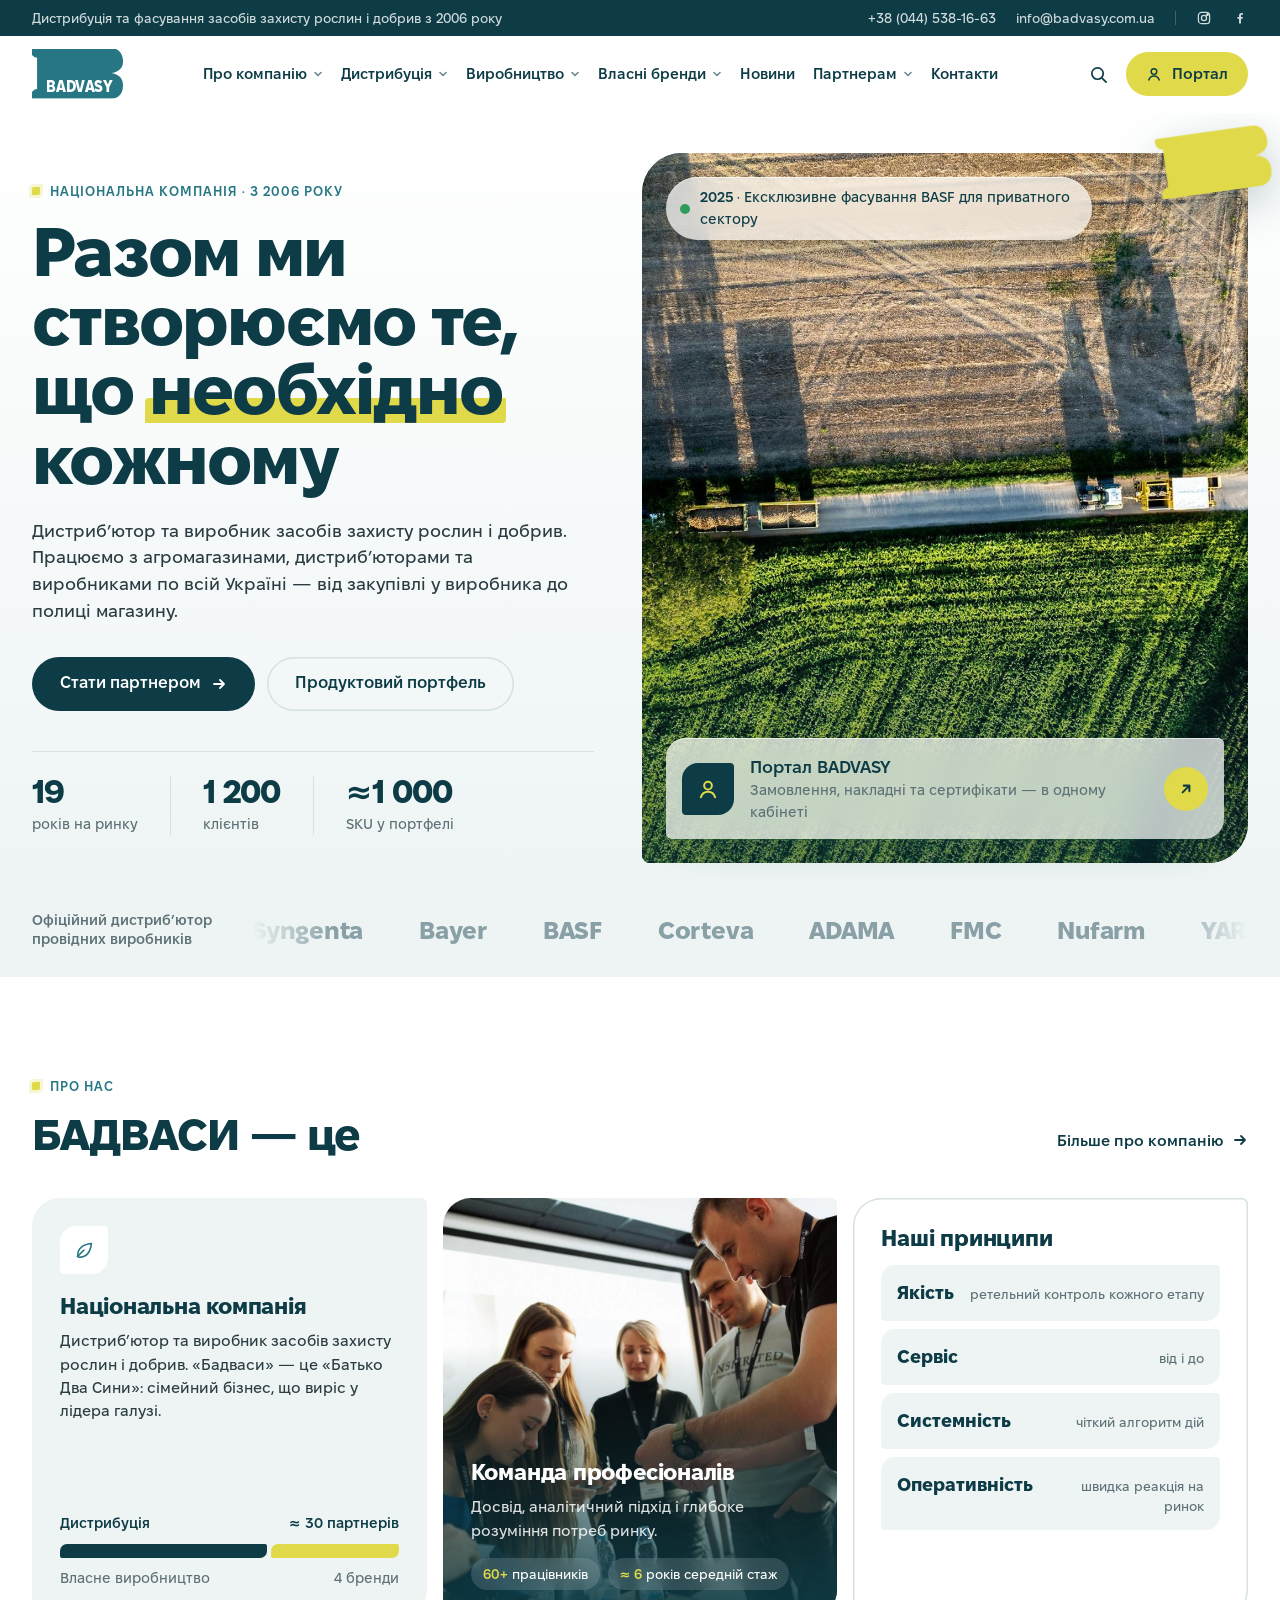
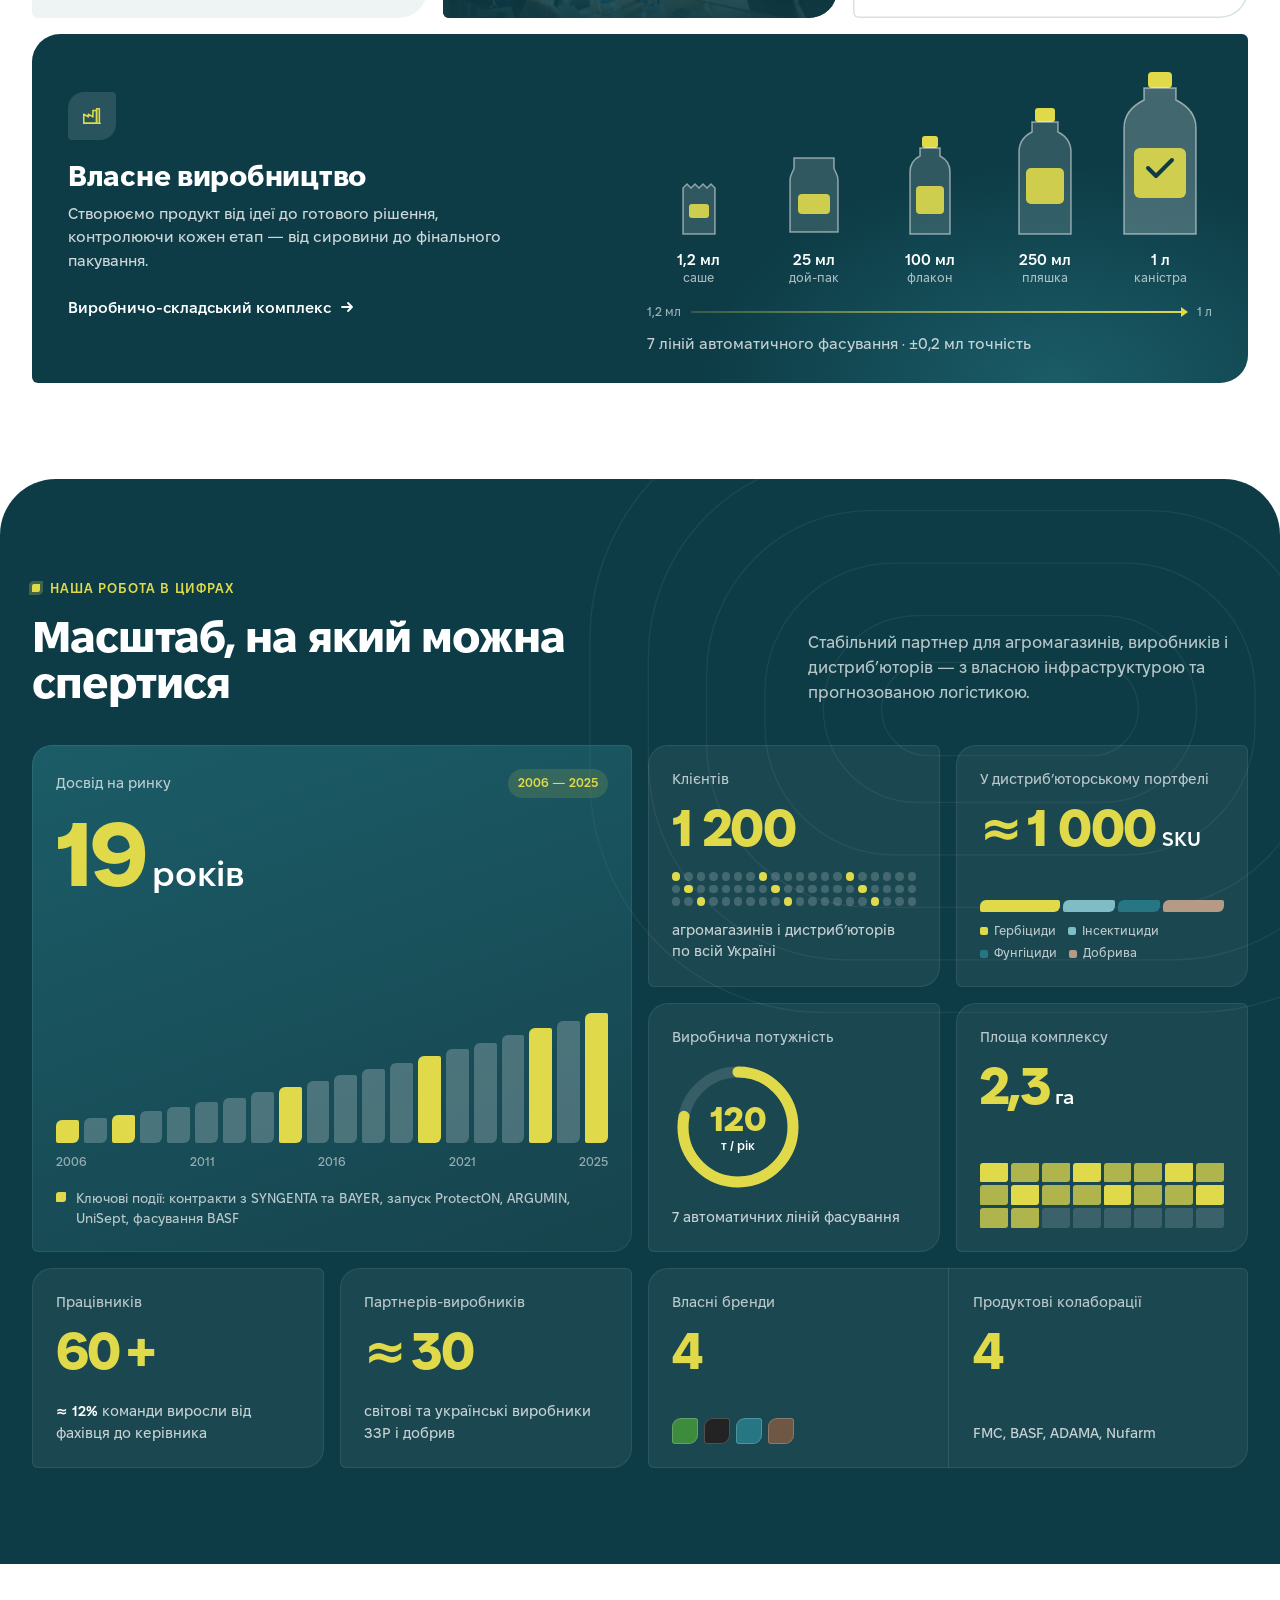
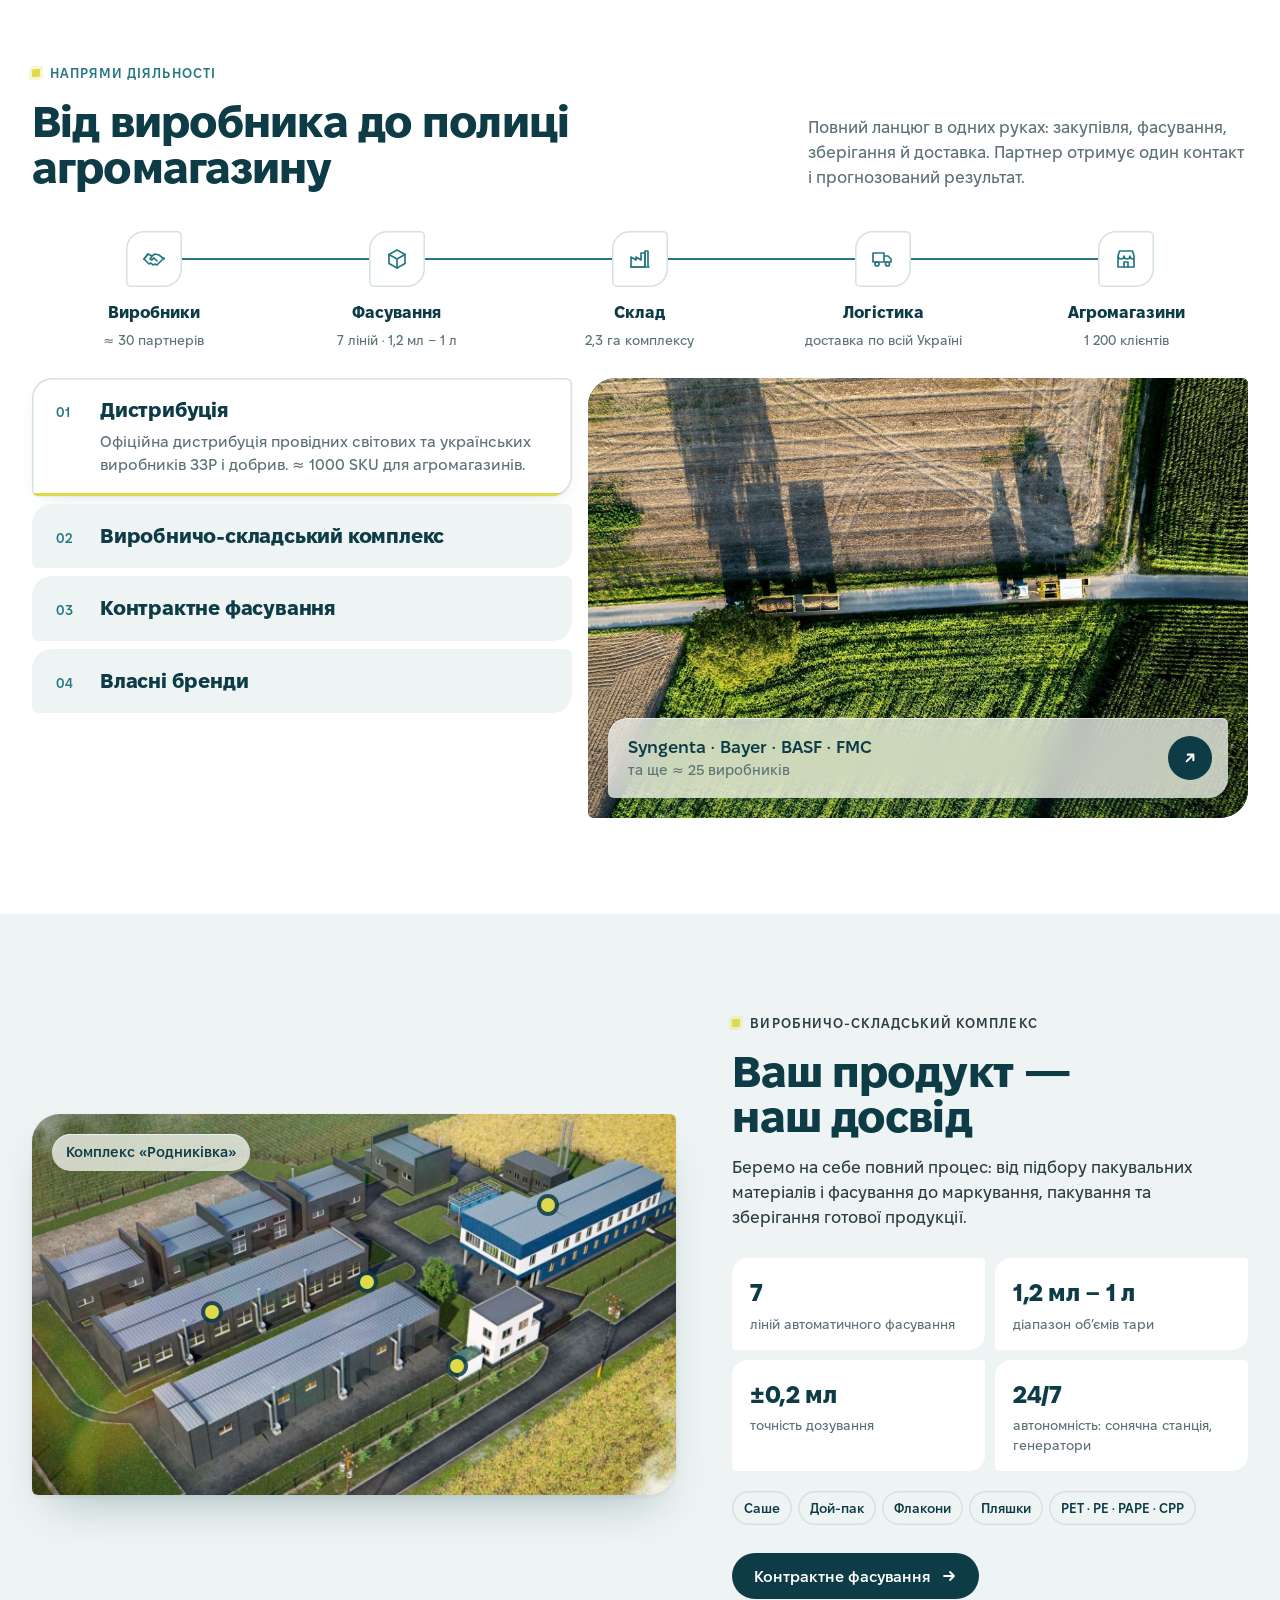
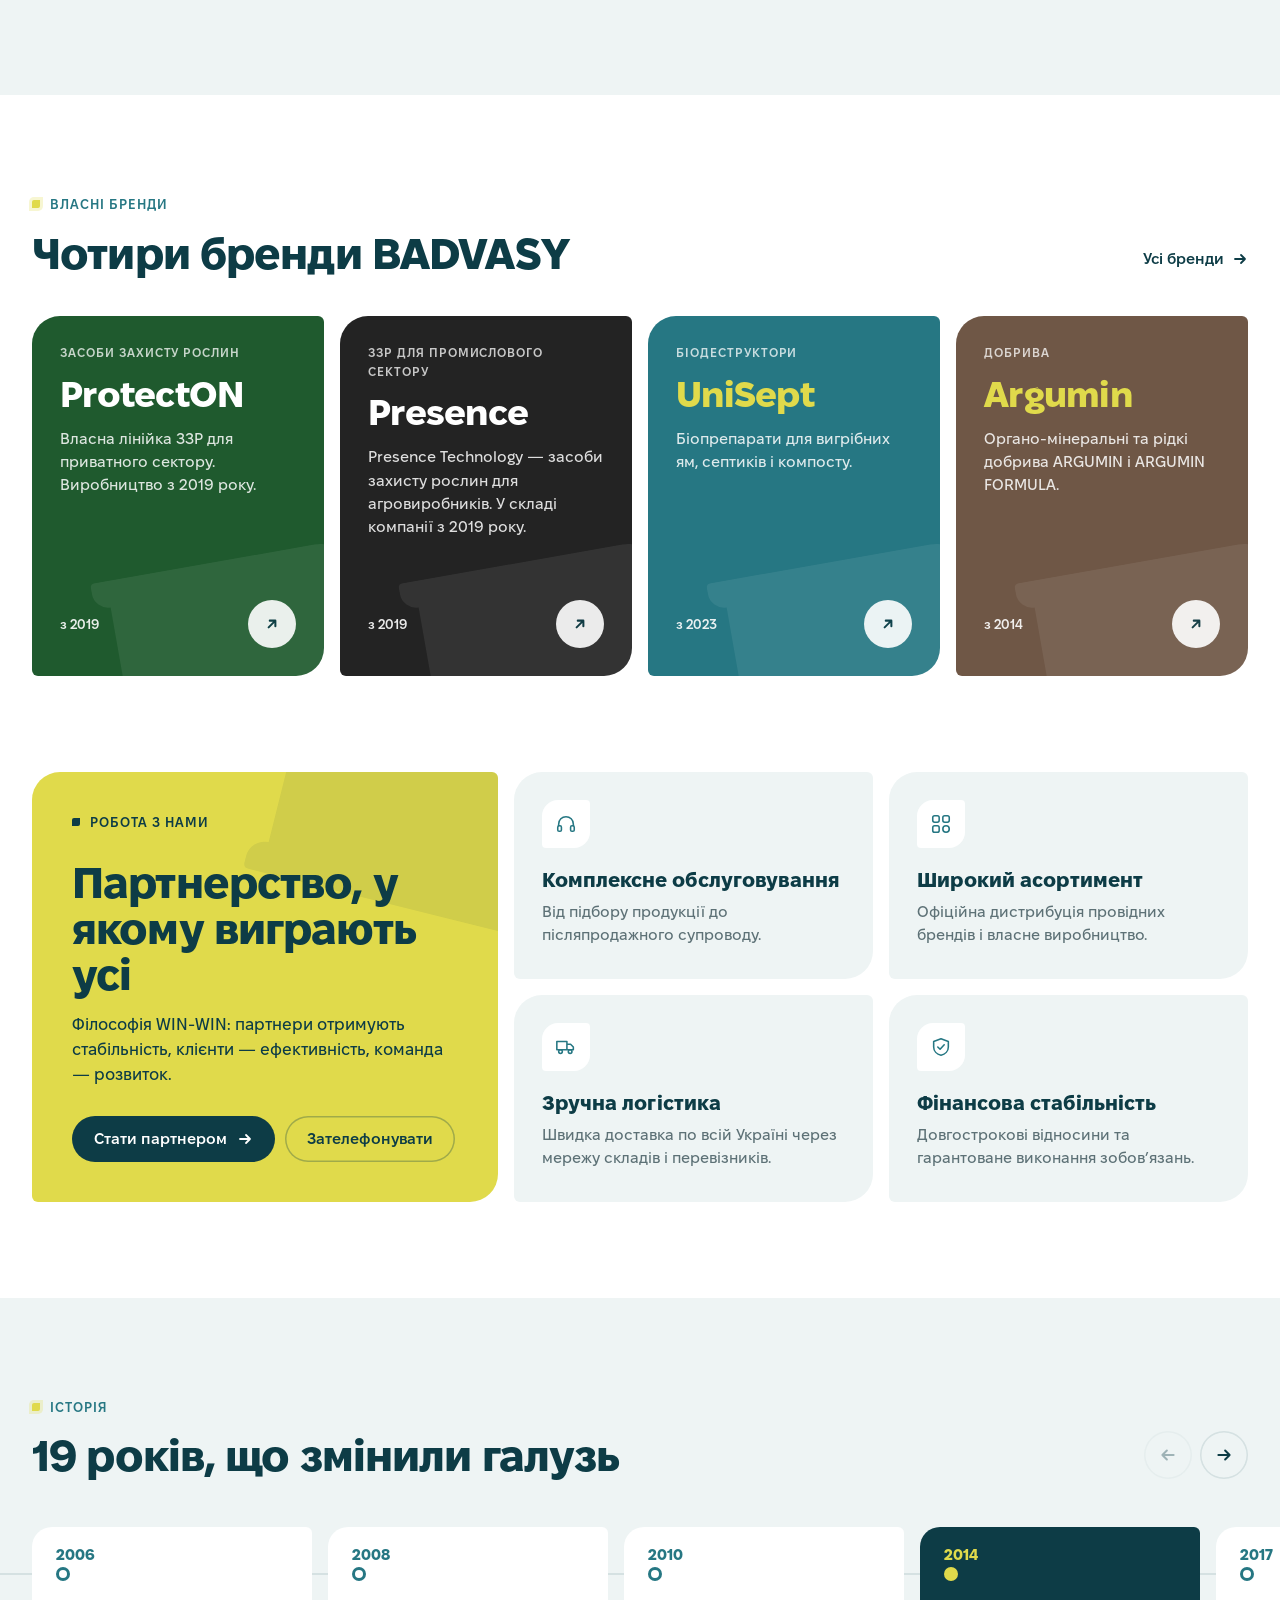
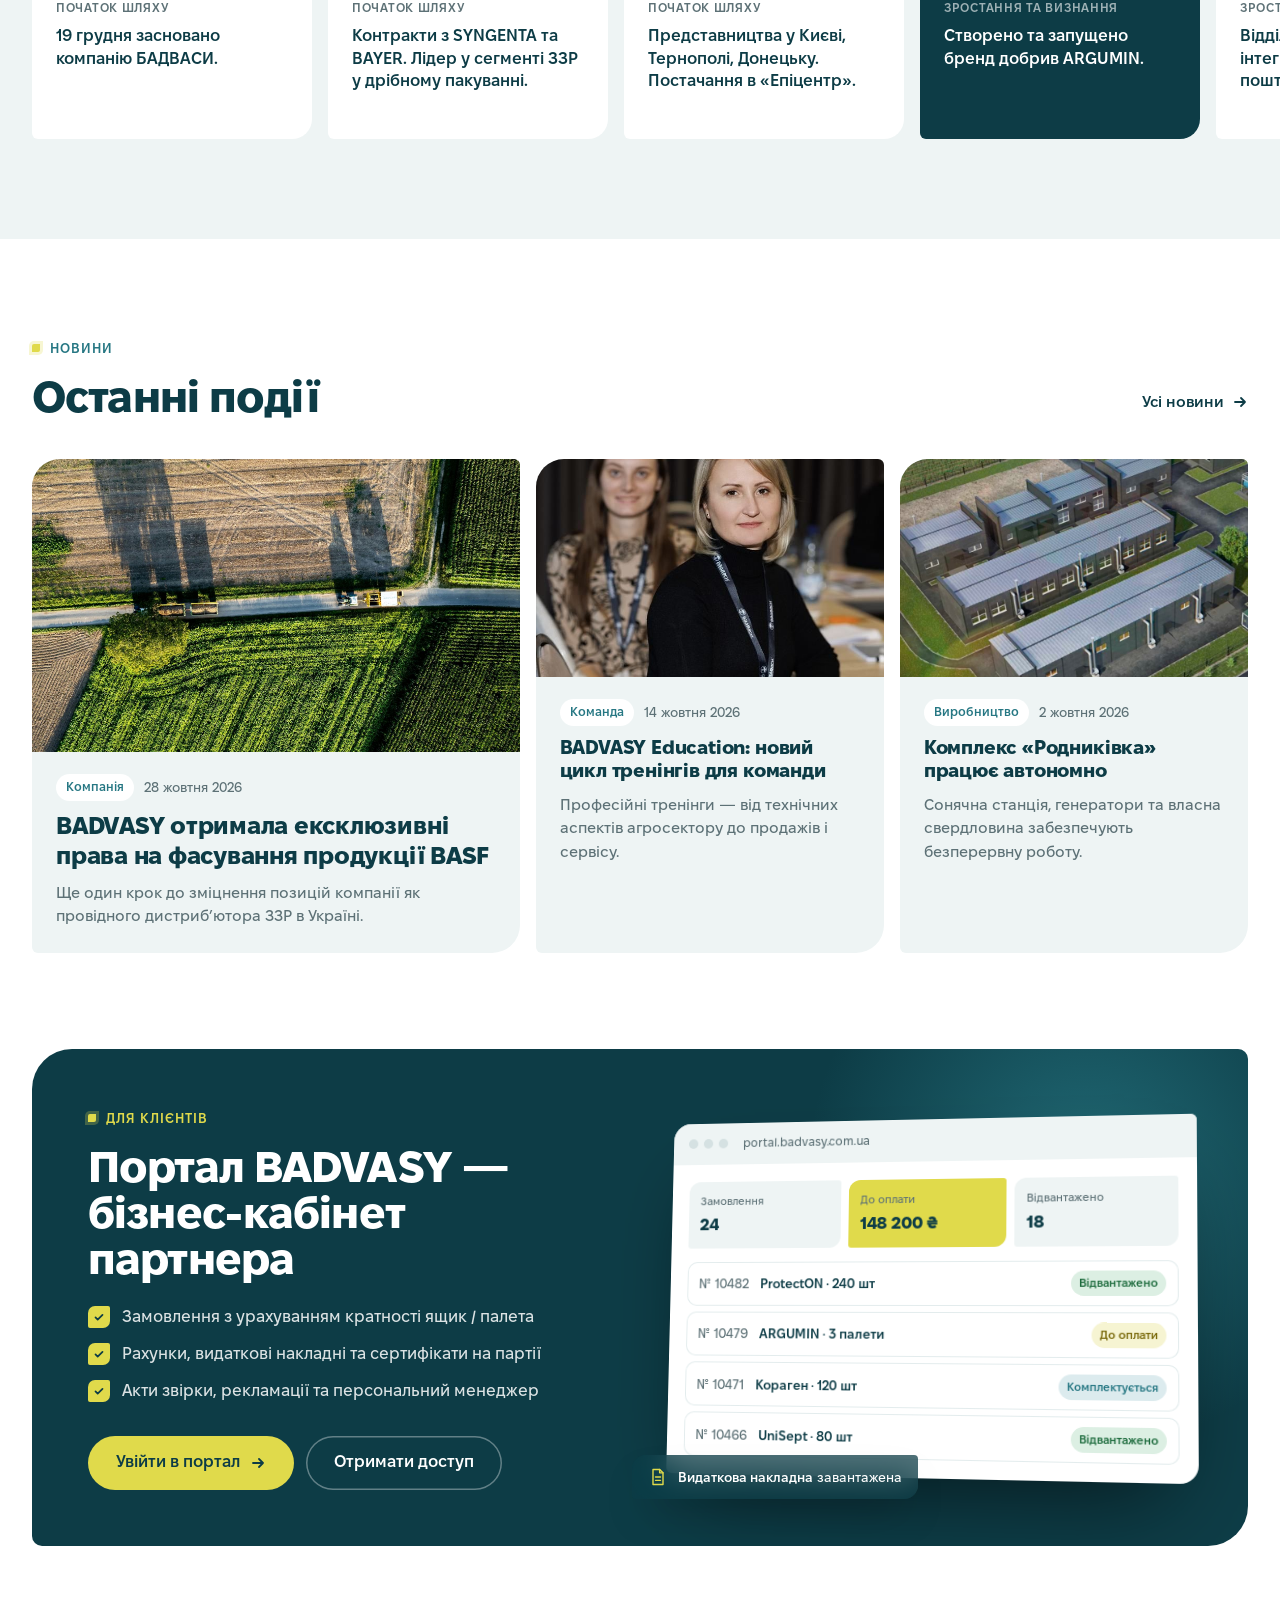
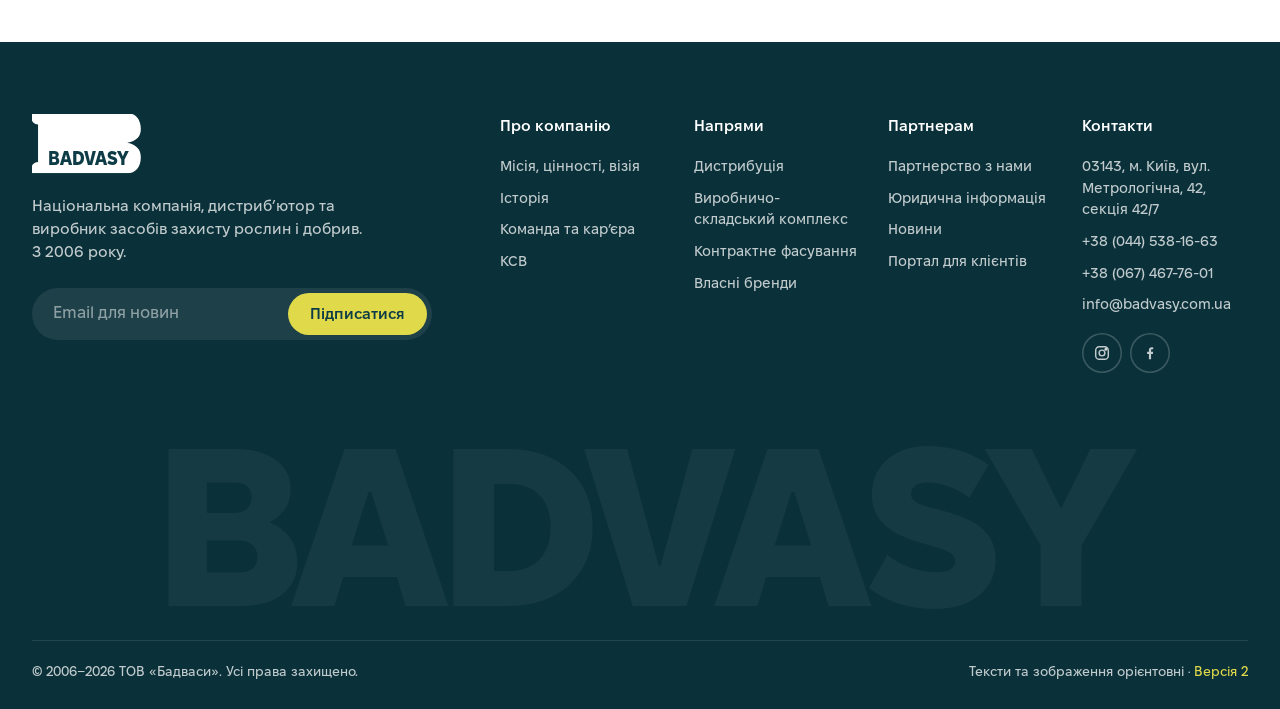
==== commit a684f50a: "Версія 2 головної: світлий продуктовий стиль, меню-острівці, мега-меню, QR Co-Authored-By: Claude Op" ====
--- a/index.html
+++ b/index.html
@@ -638,7 +638,7 @@
     <div class="ftr-word" aria-hidden="true">BADVASY</div>
     <div class="ftr-bot">
       <span>© 2006–2026 ТОВ «Бадваси». Усі права захищено.</span>
-      <span>Тексти та зображення орієнтовні</span>
+      <span>Тексти та зображення орієнтовні · <a href="v2/" style="color:var(--lemon)">Версія 2</a></span>
     </div>
   </div>
 </footer>
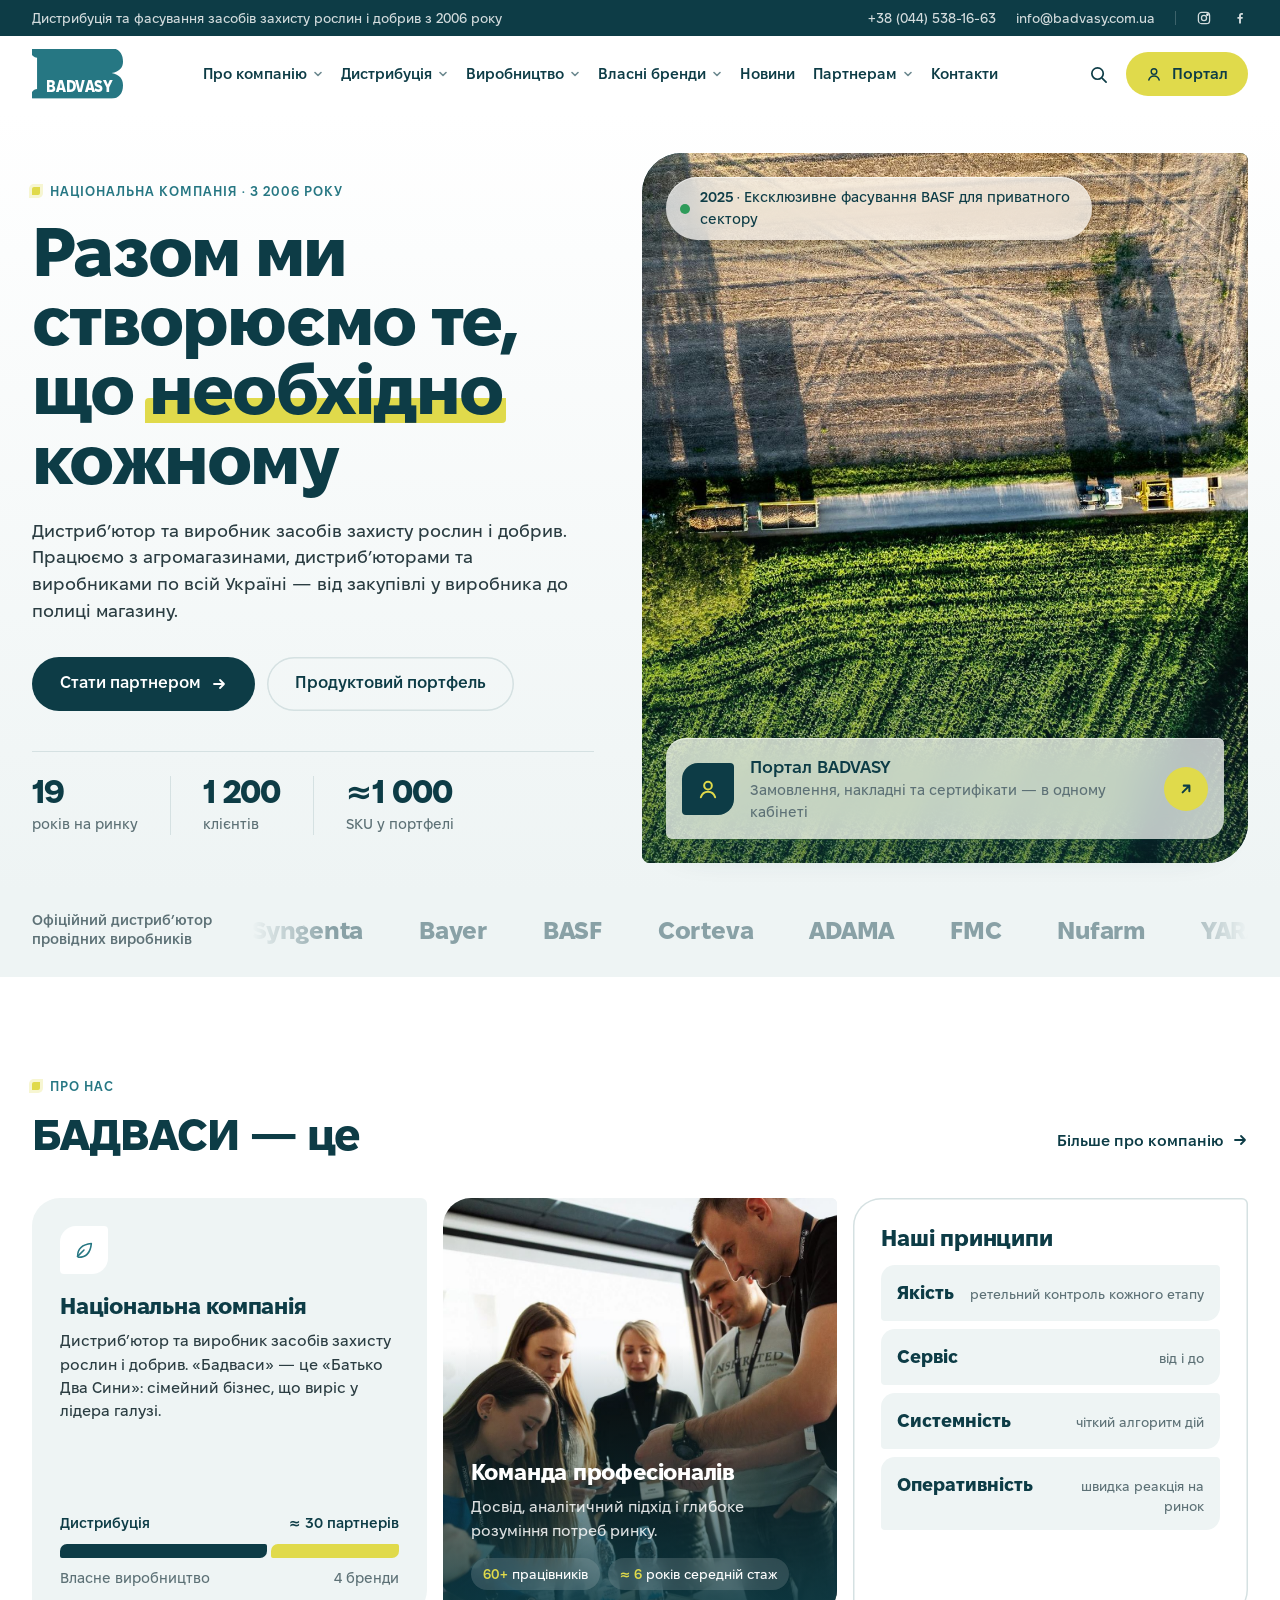
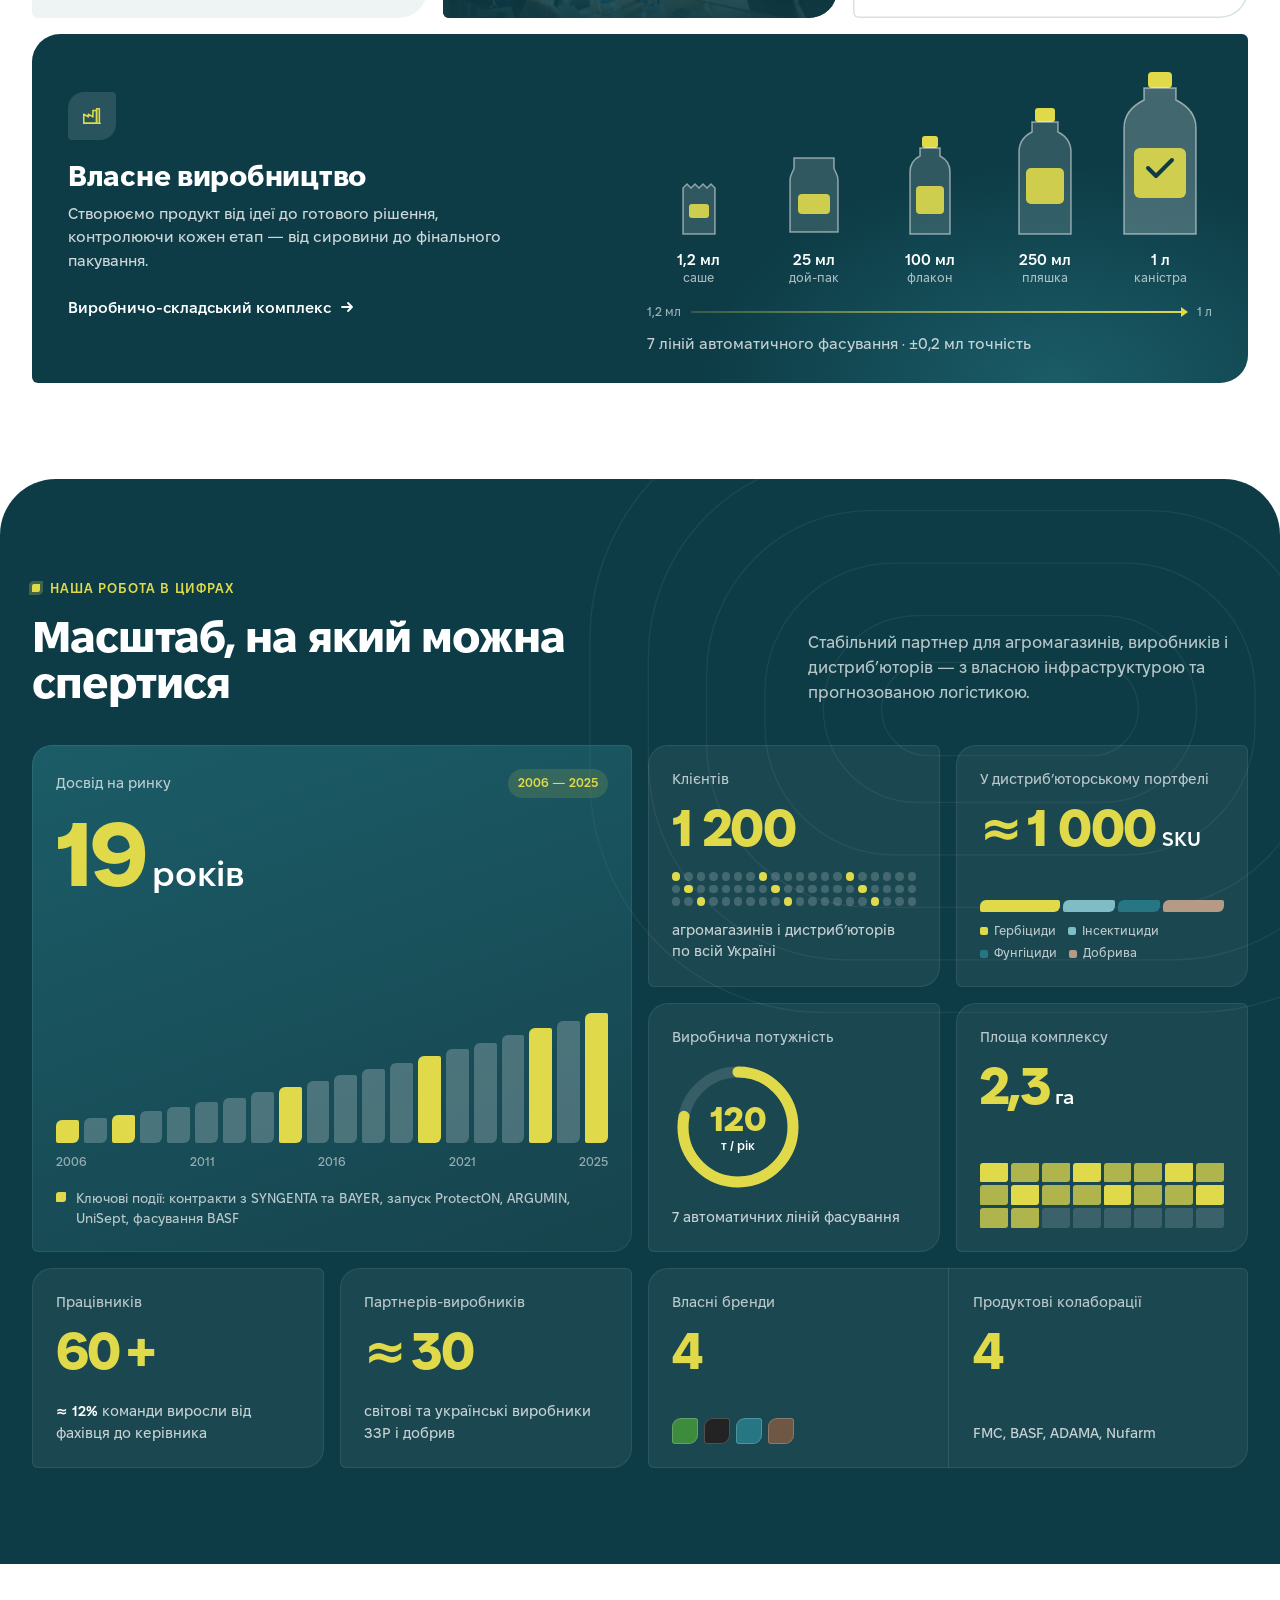
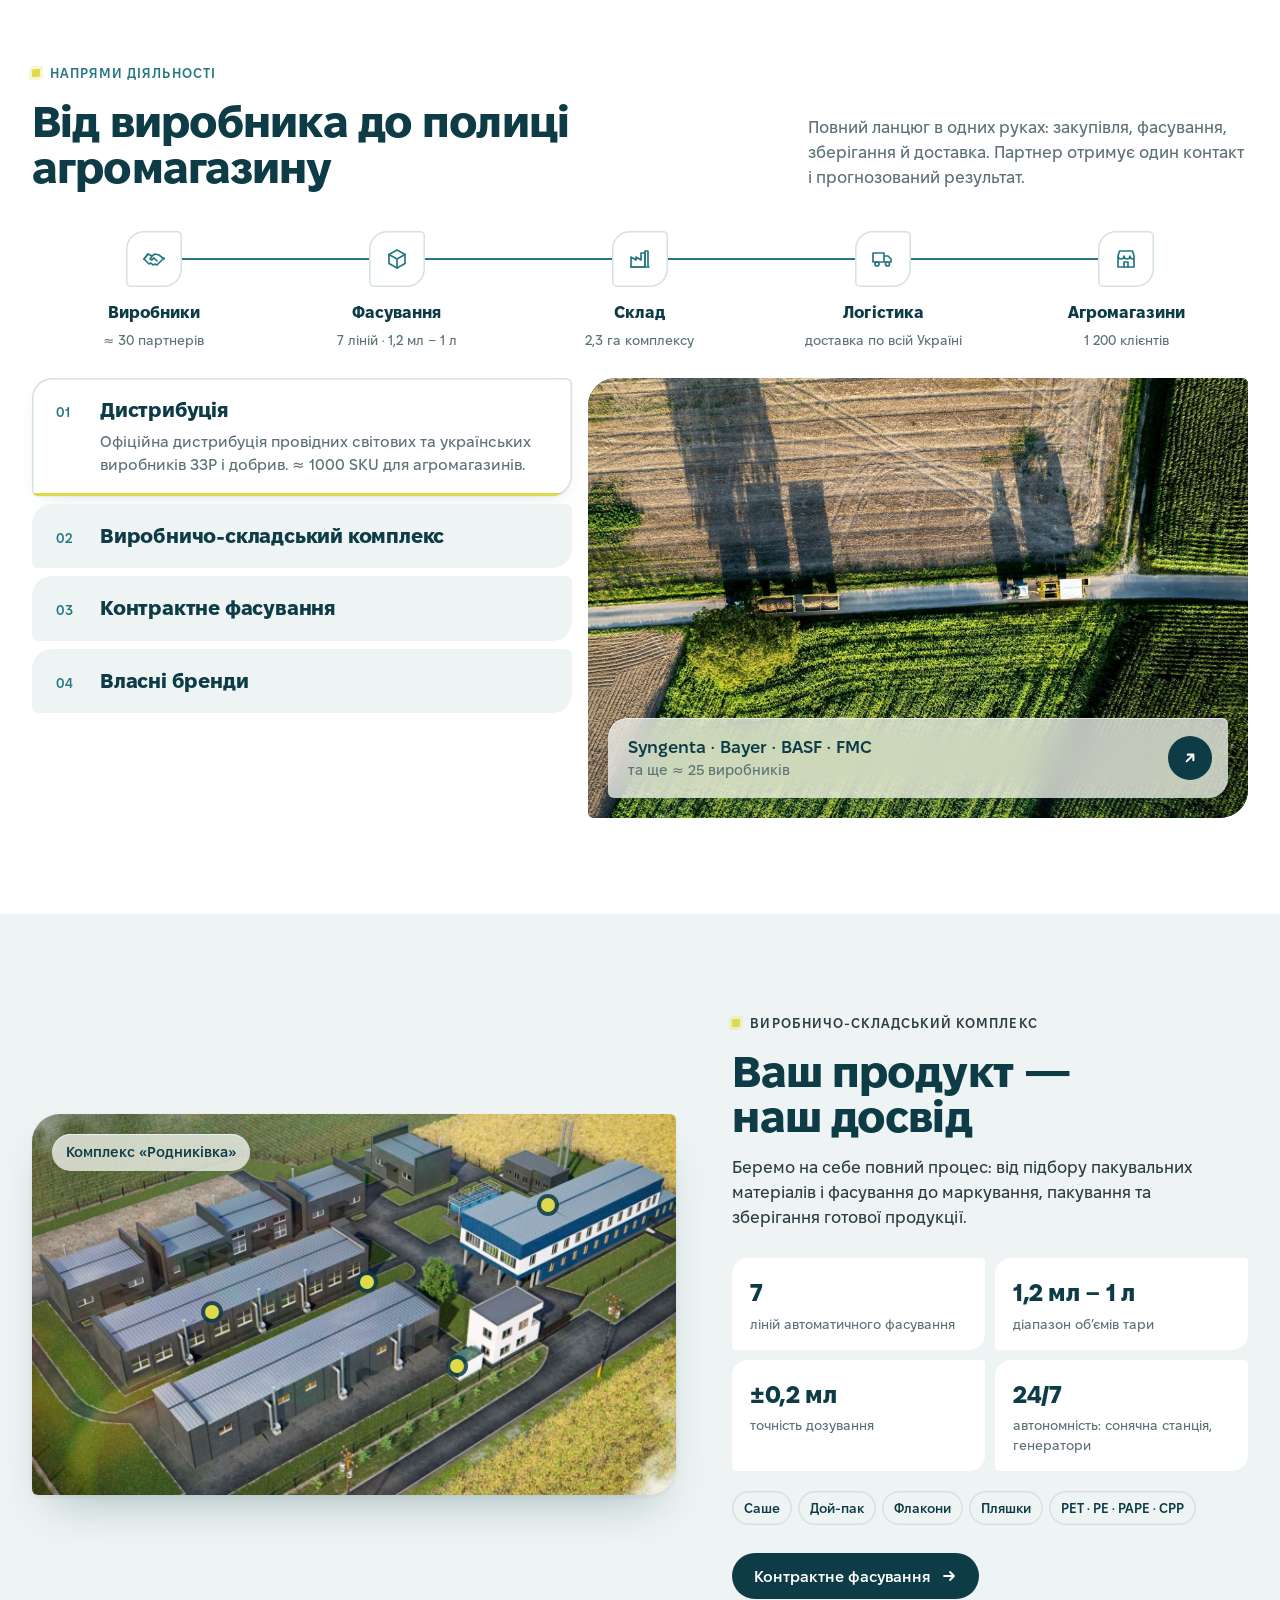
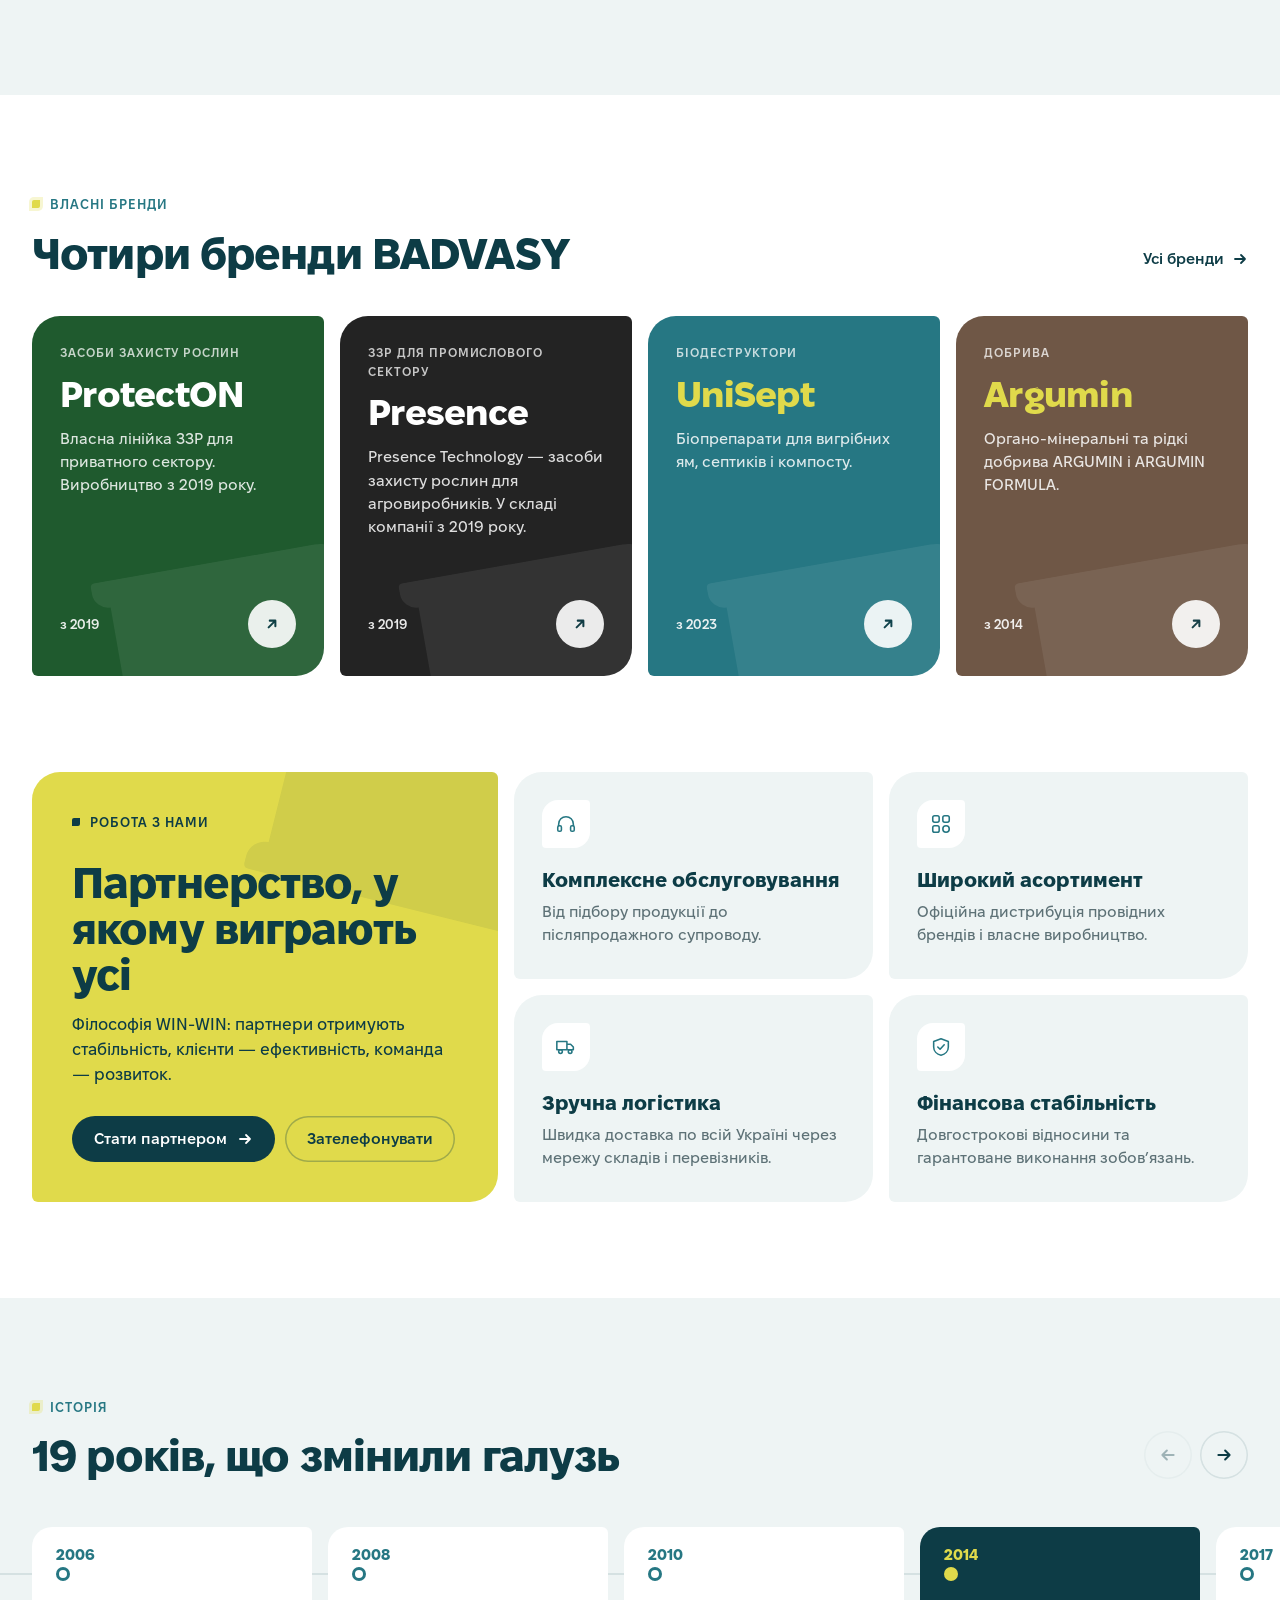
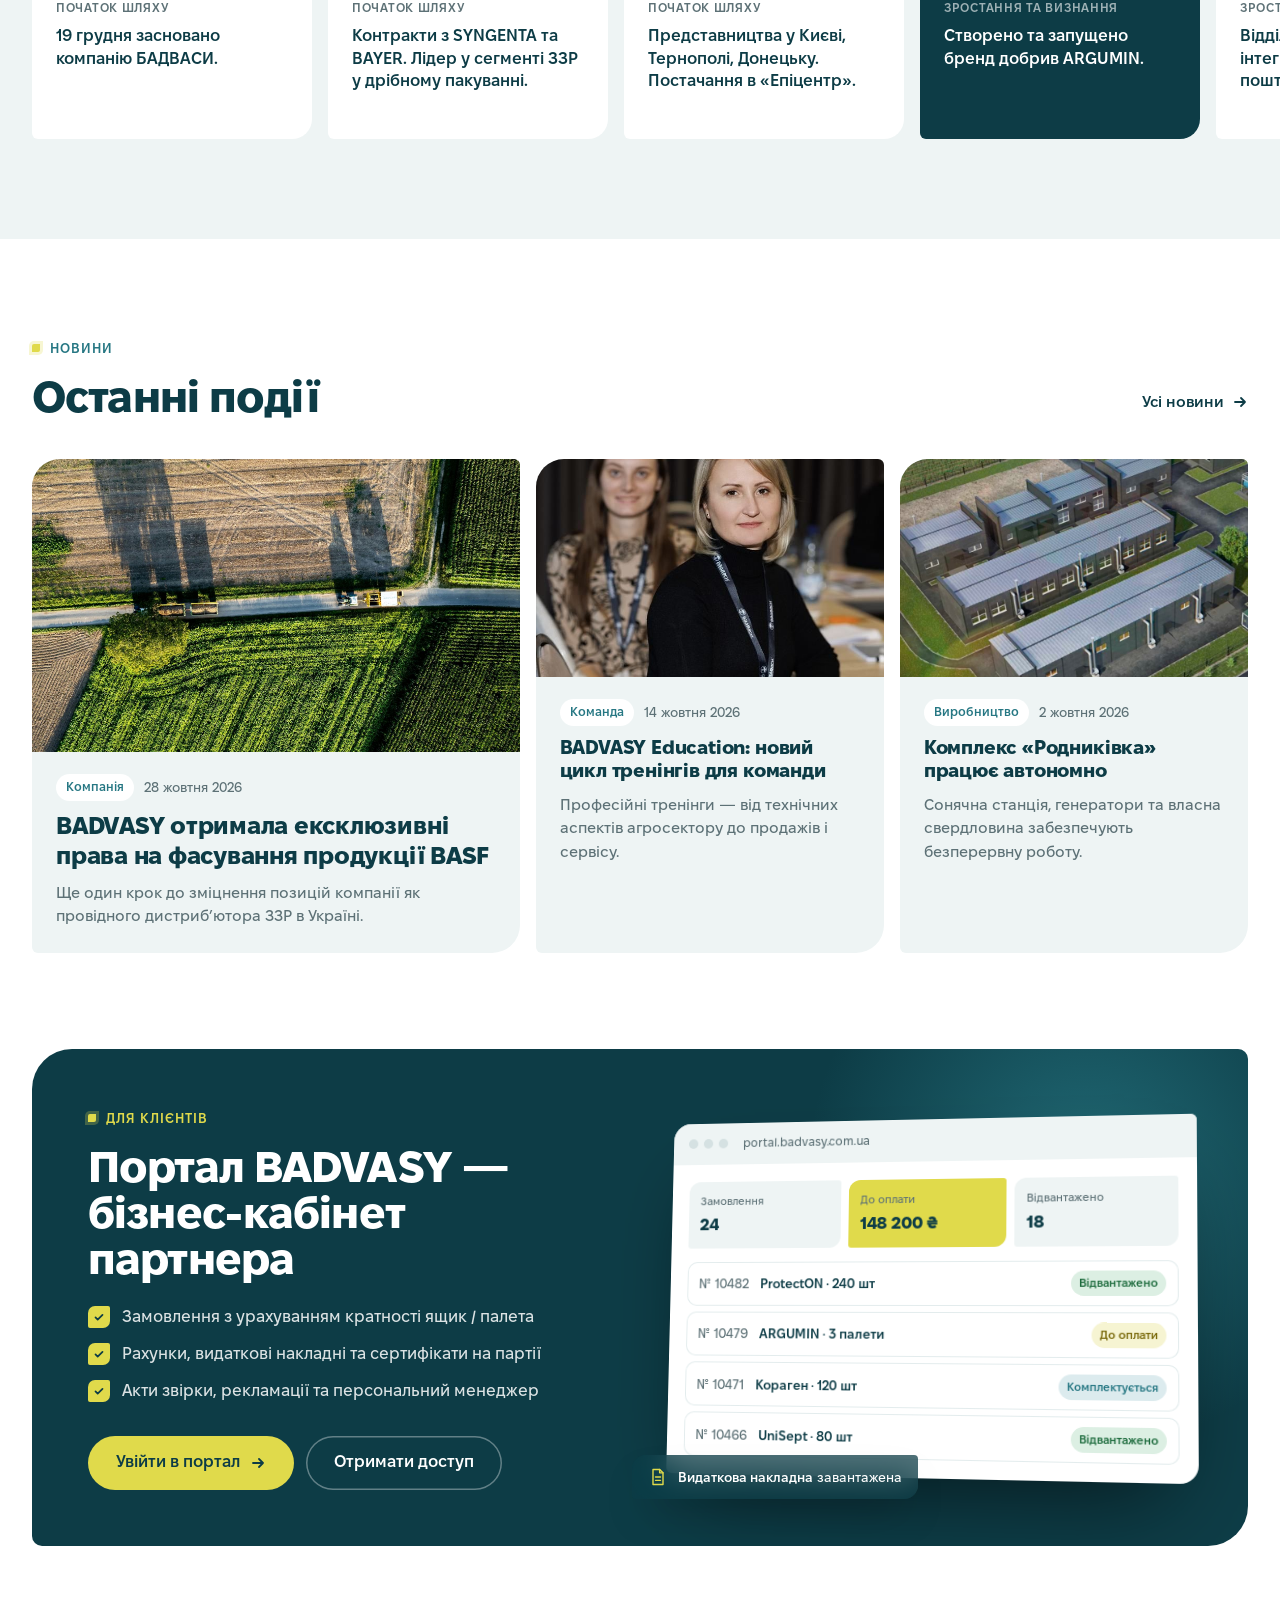
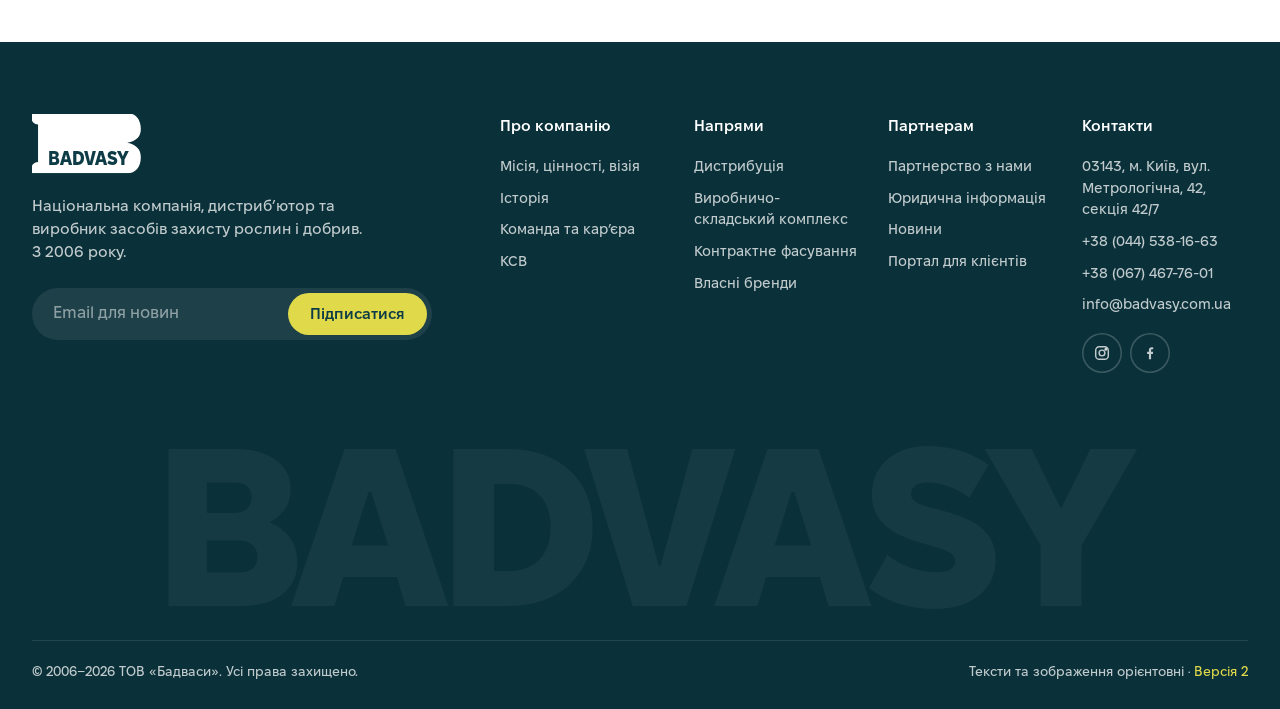
==== commit 90e665a1: "v1: прибрано лимонний знак B з першого екрана Co-Authored-By: Claude Opus 5.5 <noreply@anthropic.com" ====
--- a/index.html
+++ b/index.html
@@ -166,7 +166,6 @@
         <span class="hp-txt"><b>Портал BADVASY</b><span>Замовлення, накладні та сертифікати — в одному кабінеті</span></span>
         <span class="hp-arr"><svg><use href="#i-arr-up"/></svg></span>
       </a>
-      <svg class="hero-b" aria-hidden="true"><use href="#bmark"/></svg>
     </div>
   </div>
 </section>
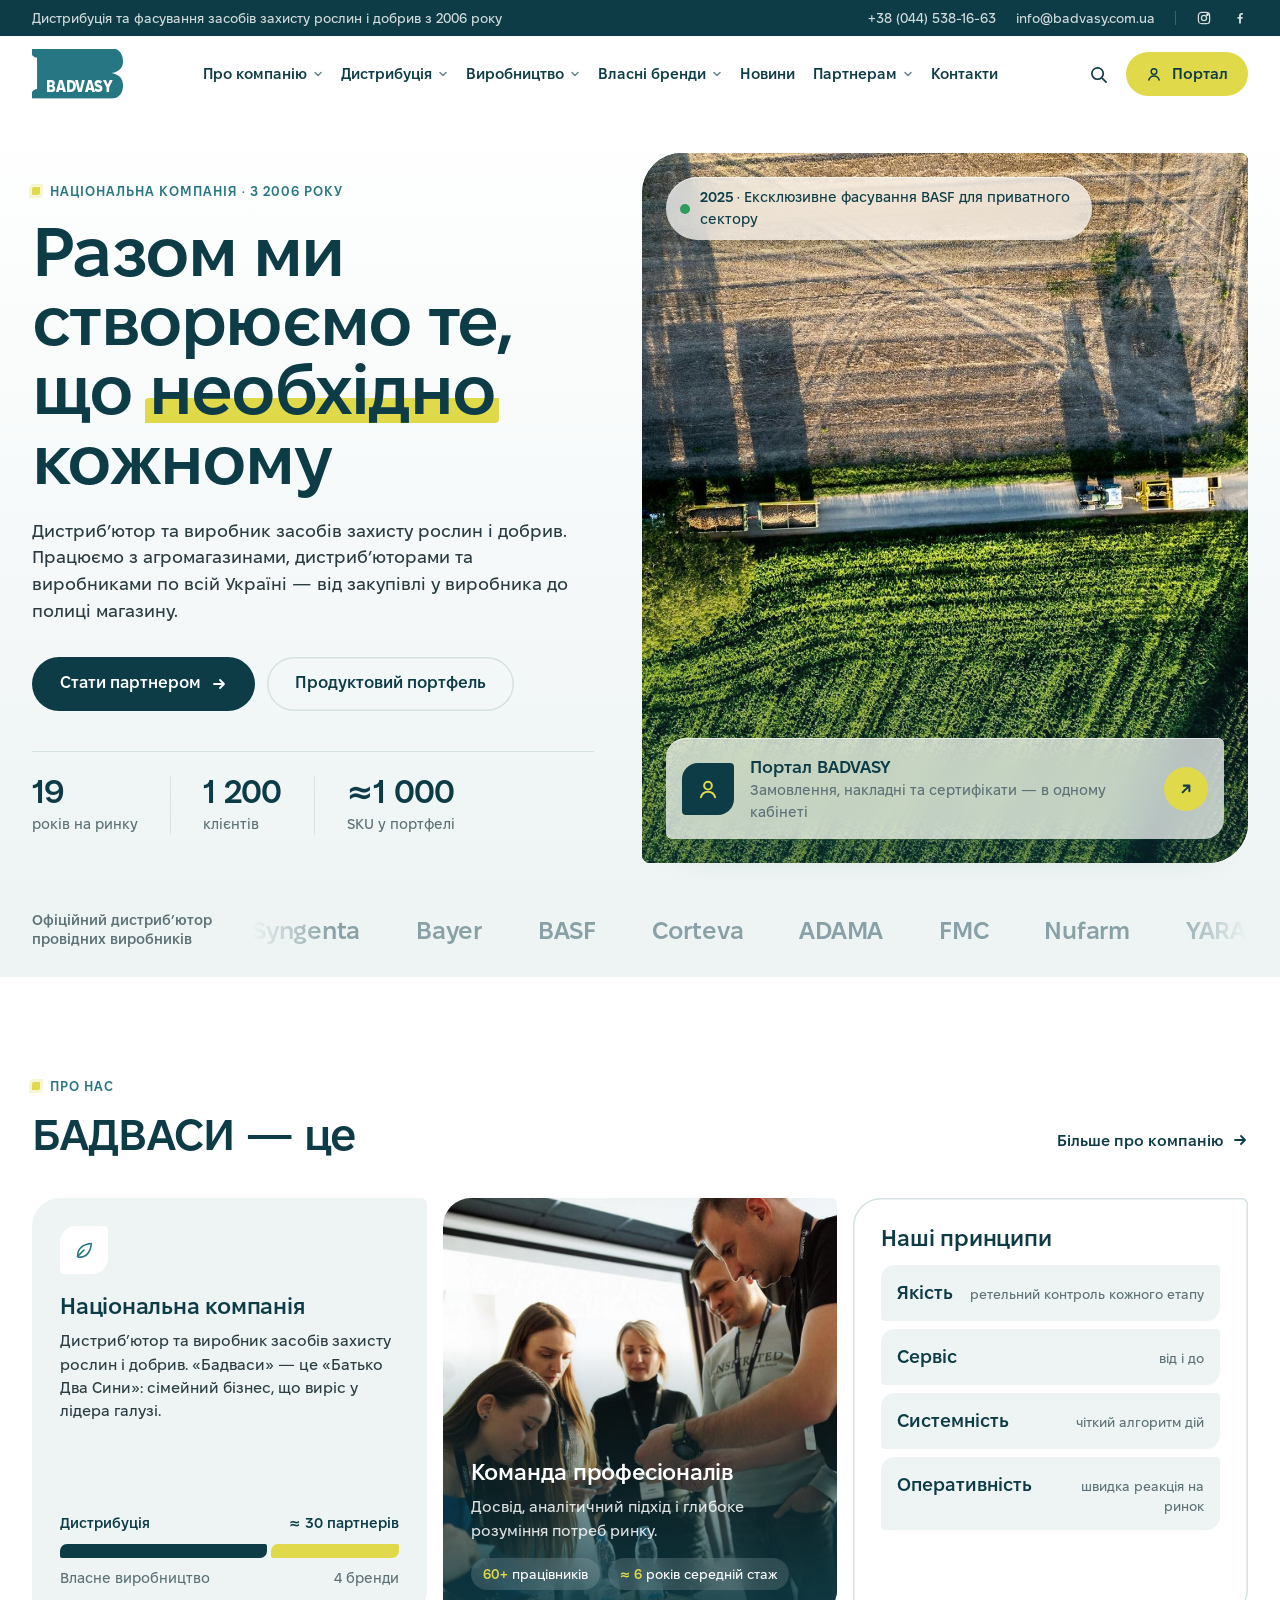
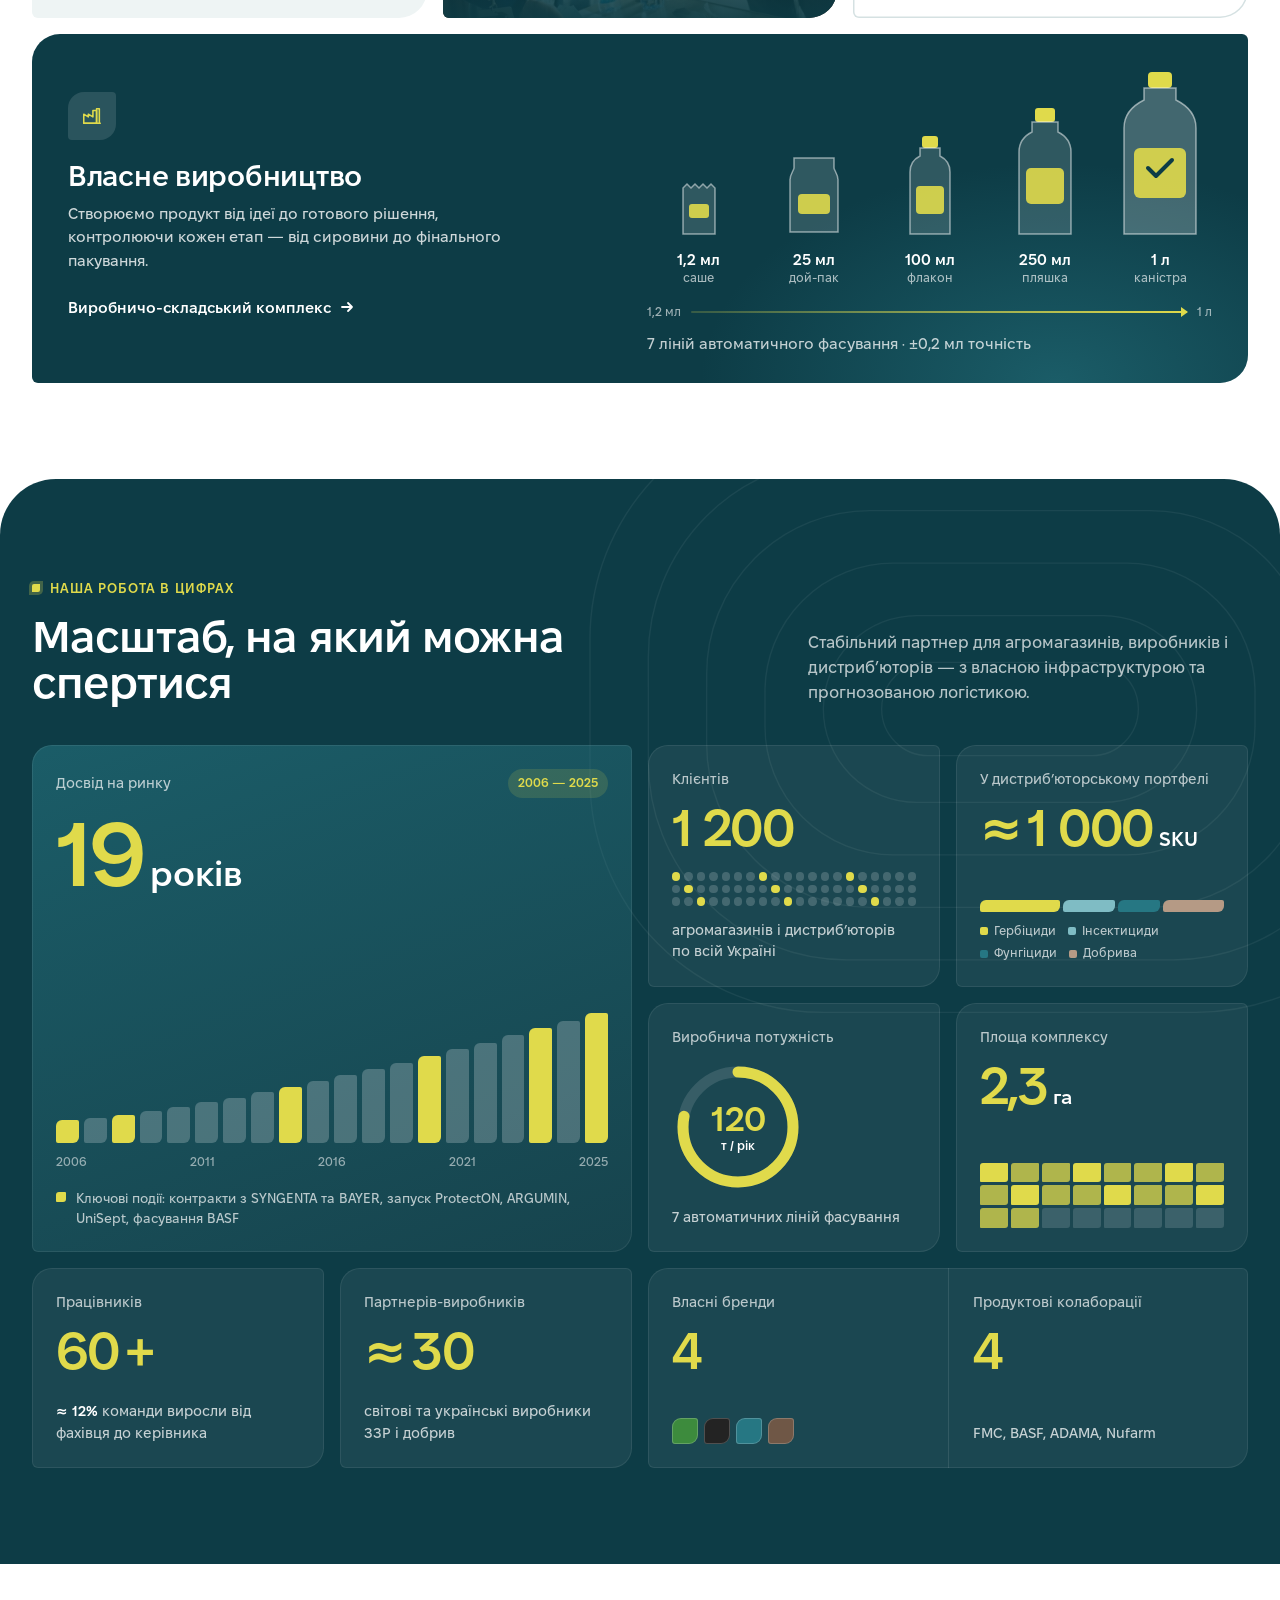
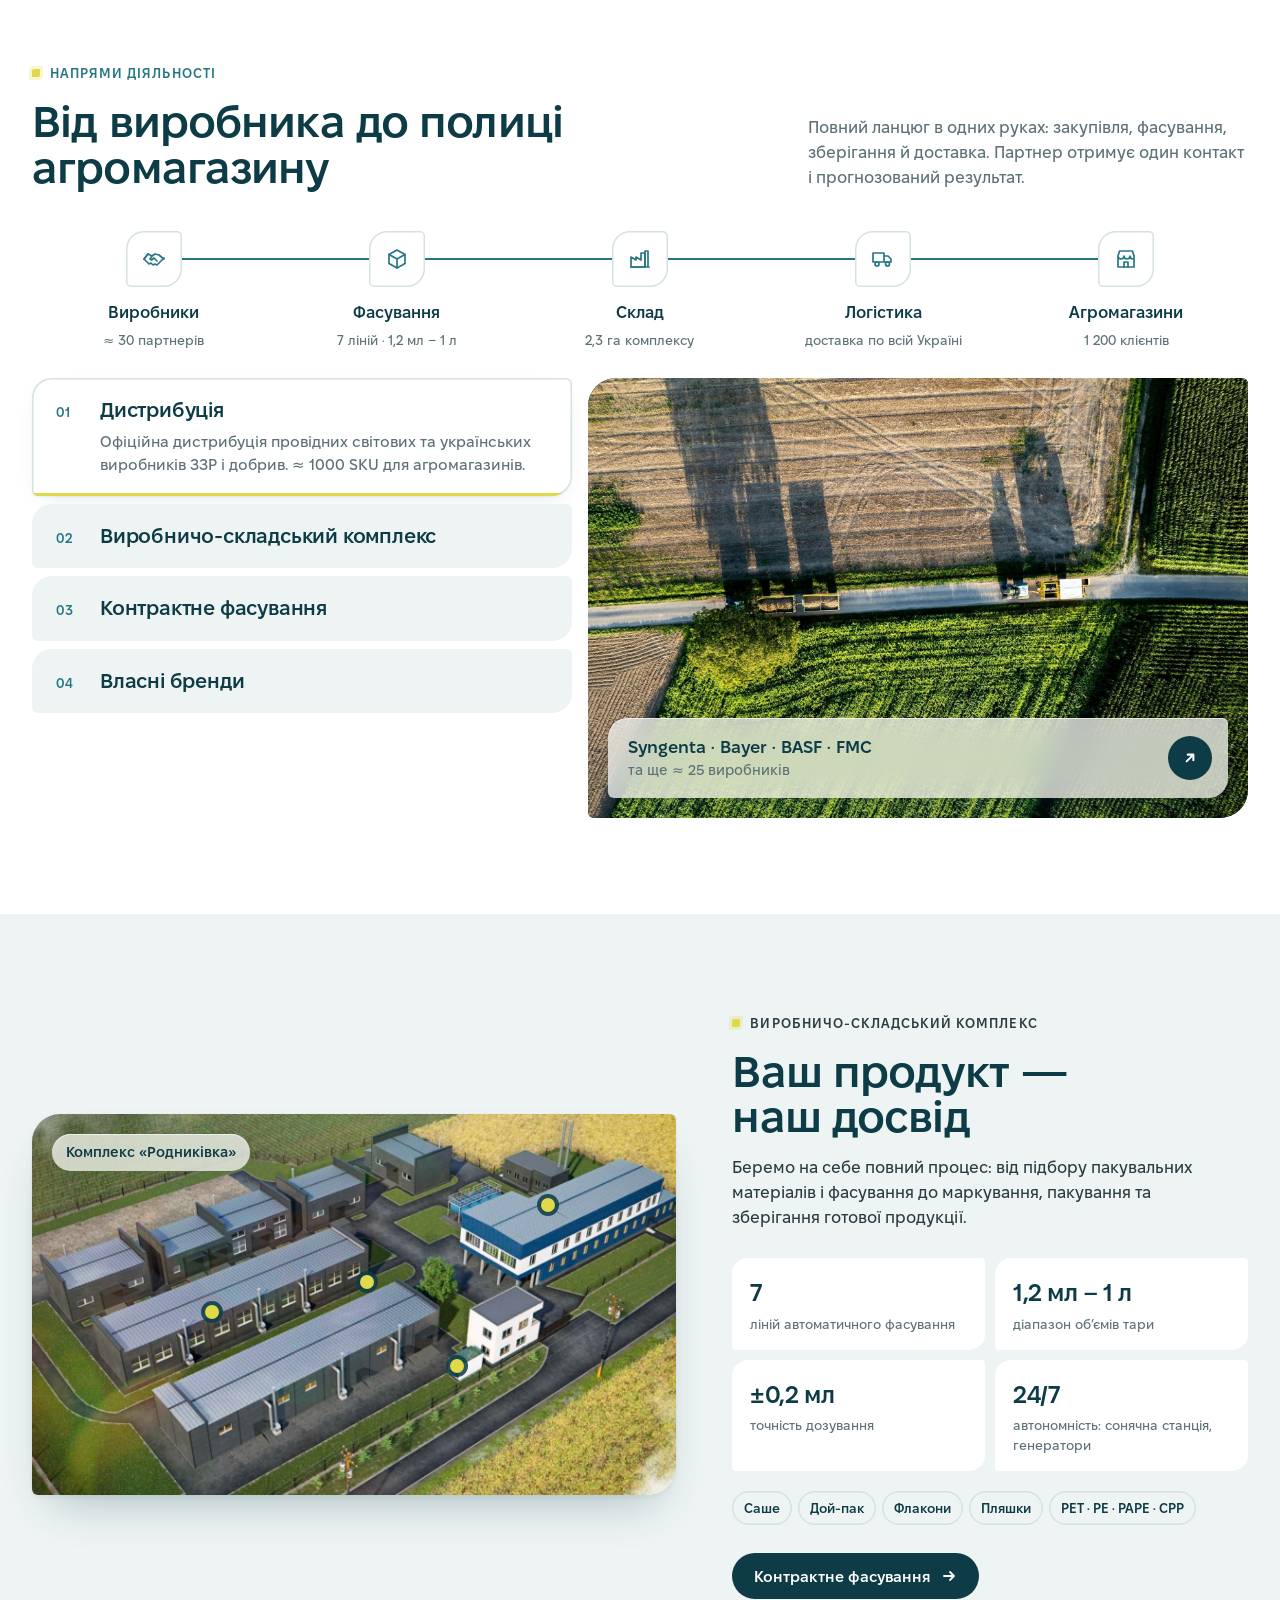
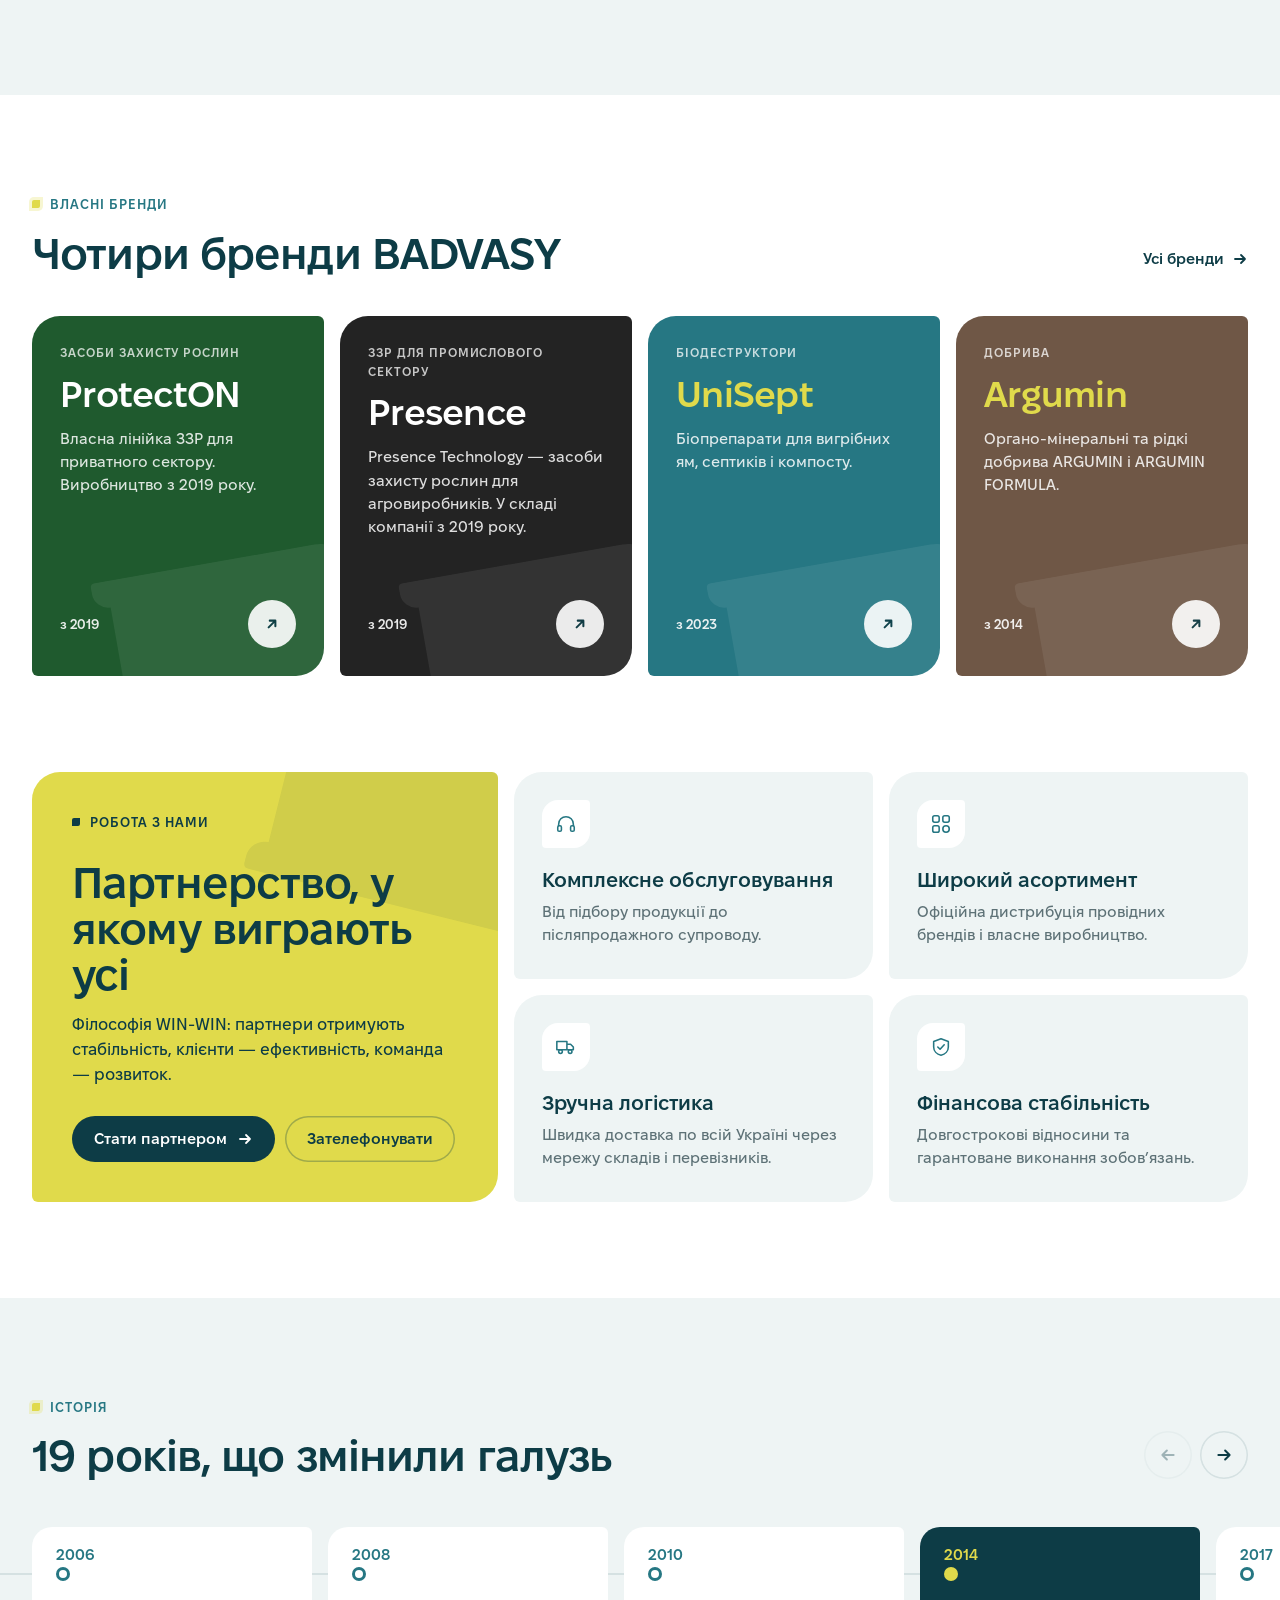
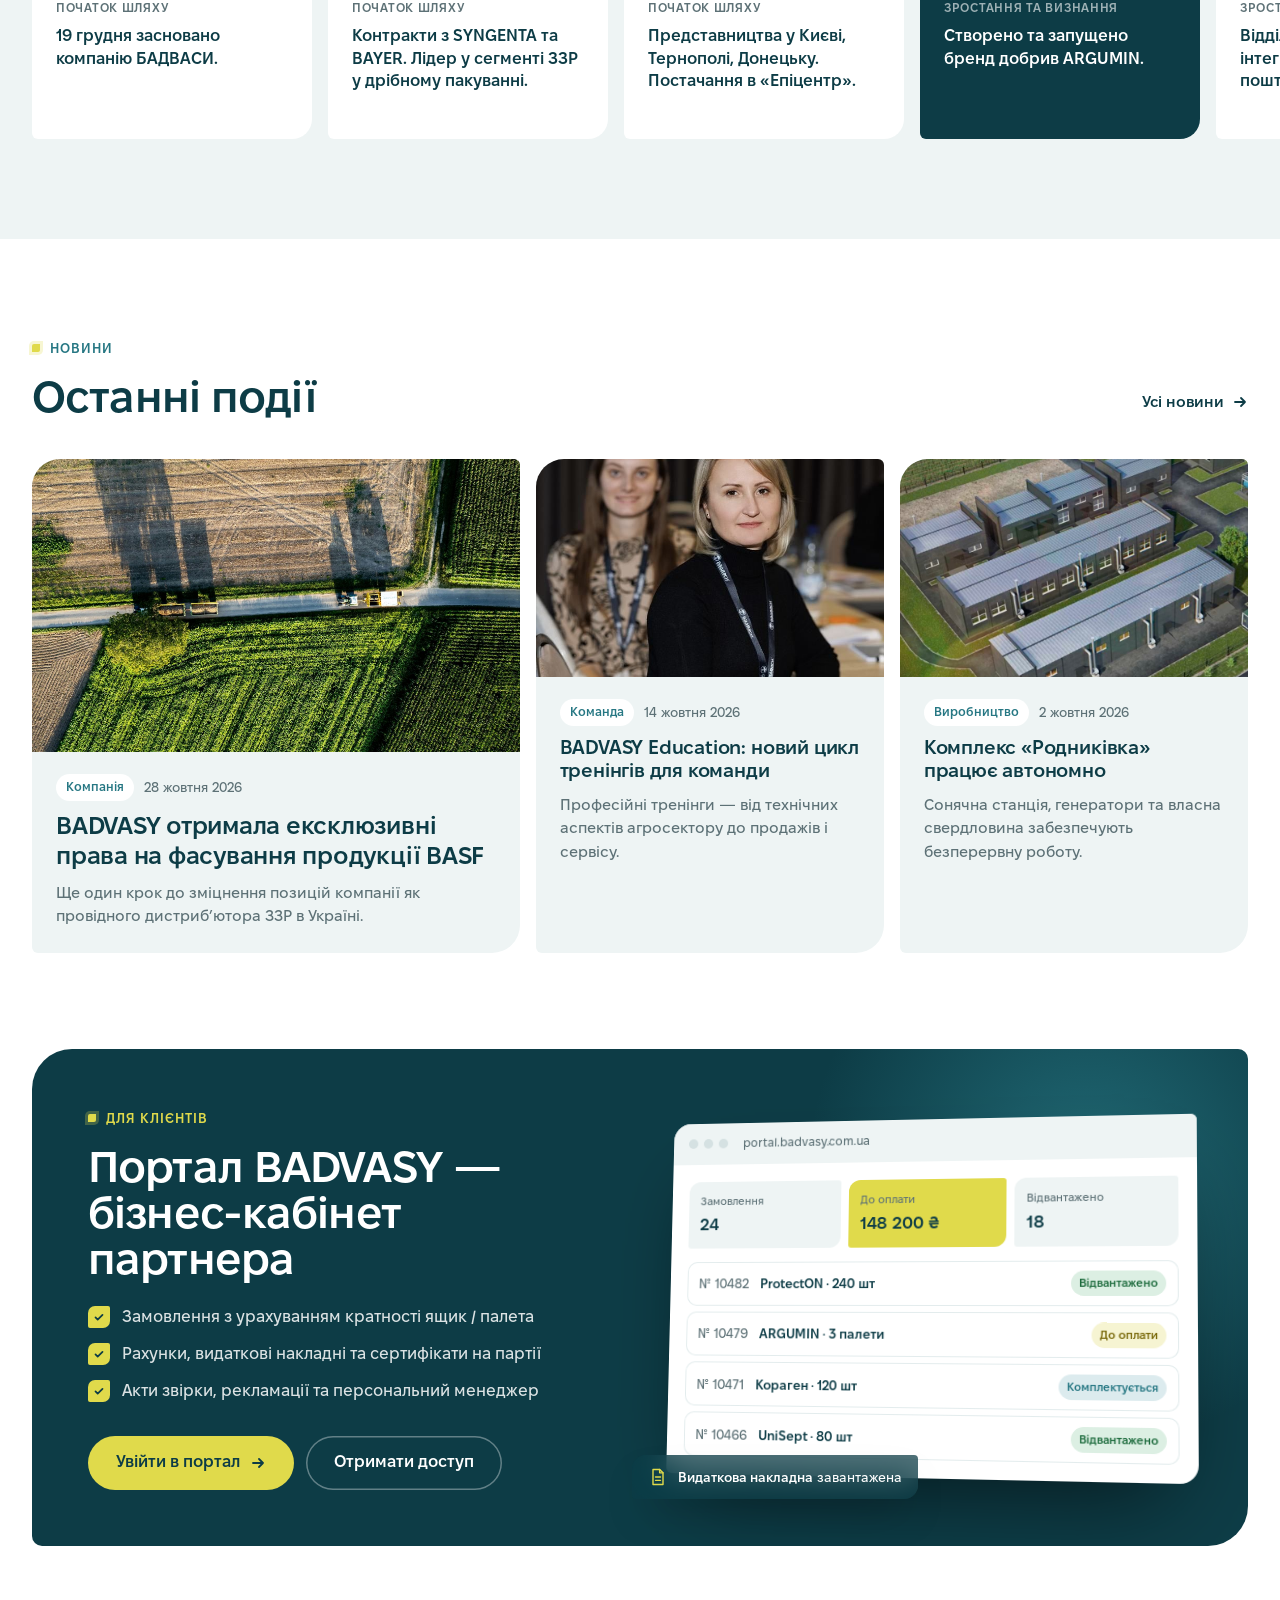
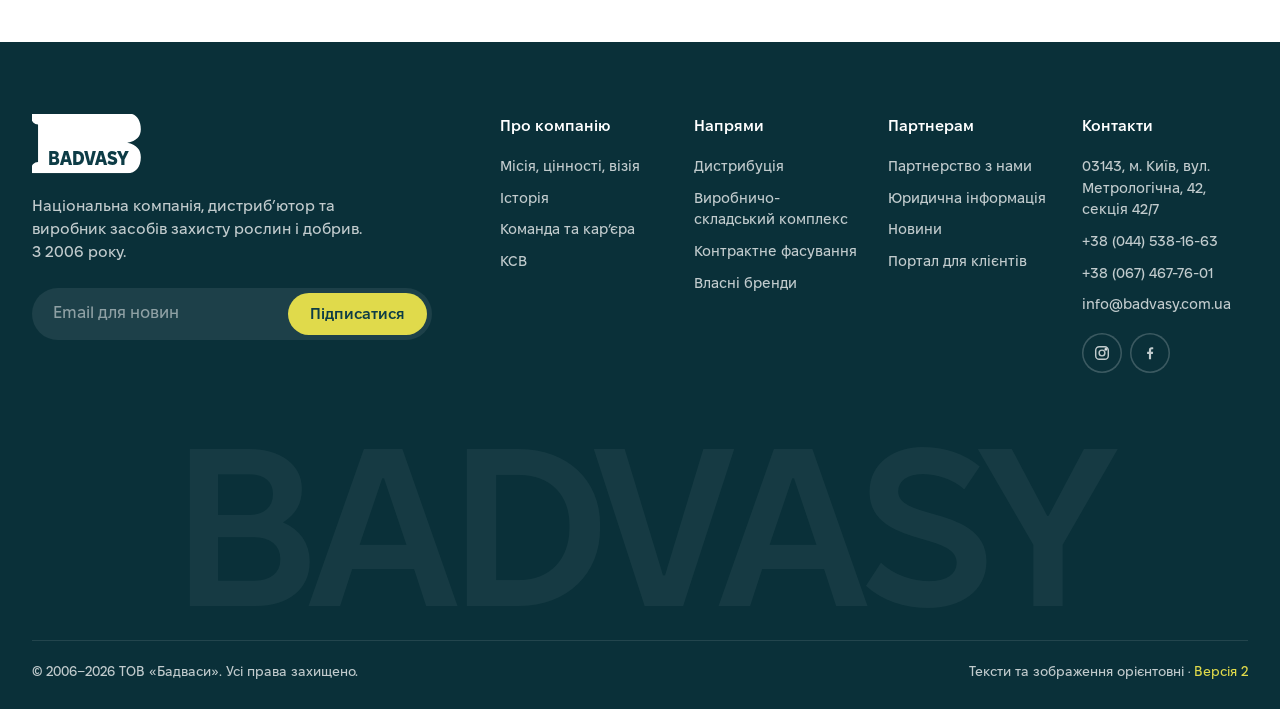
==== commit 035d064f: "Жирні шрифти 800 → 600 в обох версіях Co-Authored-By: Claude Opus 5.5 <noreply@anthropic.com> Claude" ====
--- a/index.html
+++ b/index.html
@@ -8,7 +8,7 @@
 <meta name="theme-color" content="#0D3C46">
 <link rel="preload" href="assets/fonts/fixel-800.woff2" as="font" type="font/woff2" crossorigin>
 <link rel="preload" href="assets/fonts/fixel-500.woff2" as="font" type="font/woff2" crossorigin>
-<link rel="stylesheet" href="assets/styles.css">
+<link rel="stylesheet" href="assets/styles.css?v=2">
 <link rel="icon" href="assets/favicon.svg" type="image/svg+xml">
 </head>
 <body>
--- a/assets/styles.css
+++ b/assets/styles.css
@@ -50,8 +50,8 @@
 .ico{width:16px;height:16px;flex:none}
 
 /* ---------- type ---------- */
-.h-display{font-weight:800;font-size:clamp(40px,5.4vw,76px);line-height:1;letter-spacing:-.025em;color:var(--sea)}
-.h2{font-weight:800;font-size:clamp(30px,3.4vw,48px);line-height:1.05;letter-spacing:-.02em;color:var(--sea)}
+.h-display{font-weight:600;font-size:clamp(40px,5.4vw,76px);line-height:1;letter-spacing:-.025em;color:var(--sea)}
+.h2{font-weight:600;font-size:clamp(30px,3.4vw,48px);line-height:1.05;letter-spacing:-.02em;color:var(--sea)}
 .lead{font-size:clamp(17px,1.35vw,19px);line-height:1.55;color:var(--text);max-width:54ch}
 .eyebrow{display:inline-flex;align-items:center;gap:10px;font-size:13px;font-weight:600;letter-spacing:.08em;text-transform:uppercase;color:var(--sky);margin-bottom:16px}
 .eyebrow .dot{width:8px;height:8px;border-radius:2px 0 2px 0;background:var(--lemon);box-shadow:0 0 0 3px rgba(224,218,75,.25)}
@@ -188,7 +188,7 @@
 .hero-facts{display:grid;grid-template-columns:repeat(3,auto);justify-content:start;gap:0;margin:40px 0 0;padding-top:24px;border-top:1px solid var(--line)}
 .hero-facts div{padding-right:32px;margin-right:32px;border-right:1px solid var(--line)}
 .hero-facts div:last-child{border:0;margin:0;padding:0}
-.hero-facts dt{font-weight:800;font-size:32px;line-height:1;color:var(--sea);letter-spacing:-.02em;font-variant-numeric:tabular-nums}
+.hero-facts dt{font-weight:600;font-size:32px;line-height:1;color:var(--sea);letter-spacing:-.02em;font-variant-numeric:tabular-nums}
 .hero-facts dd{margin:6px 0 0;font-size:14px;color:var(--muted)}
 
 .hero-media{position:relative;min-height:600px}
@@ -221,7 +221,7 @@
 .marquee{flex:1;overflow:hidden;-webkit-mask:linear-gradient(90deg,transparent,#000 8%,#000 92%,transparent);mask:linear-gradient(90deg,transparent,#000 8%,#000 92%,transparent)}
 .marquee-track{display:flex;gap:56px;width:max-content;animation:marquee 40s linear infinite}
 .marquee:hover .marquee-track{animation-play-state:paused}
-.marquee-track span{font-weight:800;font-size:24px;letter-spacing:-.01em;color:rgba(13,60,70,.45);transition:color var(--t) var(--ease);white-space:nowrap}
+.marquee-track span{font-weight:600;font-size:24px;letter-spacing:-.01em;color:rgba(13,60,70,.45);transition:color var(--t) var(--ease);white-space:nowrap}
 .marquee-track span:hover{color:var(--sea)}
 @keyframes marquee{to{transform:translateX(calc(-50% - 28px))}}
 
@@ -235,7 +235,7 @@
 /* ---------- tiles (bento) ---------- */
 .tile{position:relative;border-radius:var(--shape-lg);background:var(--mist);padding:28px;overflow:hidden;transition:transform var(--t) var(--ease-spring),box-shadow var(--t) var(--ease)}
 .tile:hover{transform:translateY(-4px);box-shadow:var(--shadow-2)}
-.tile h3{font-weight:800;font-size:22px;line-height:1.15;color:var(--sea);letter-spacing:-.01em;margin-bottom:10px}
+.tile h3{font-weight:600;font-size:22px;line-height:1.15;color:var(--sea);letter-spacing:-.01em;margin-bottom:10px}
 .tile p{font-size:15px;color:var(--text)}
 .tile-ico{width:48px;height:48px;border-radius:16px 4px 16px 4px;background:#fff;color:var(--sky);display:grid;place-items:center;margin-bottom:20px;transition:transform var(--t) var(--ease-spring),background-color var(--t) var(--ease),color var(--t) var(--ease)}
 .tile-ico svg{width:22px;height:22px}
@@ -269,7 +269,7 @@
 .principles{display:grid;gap:8px;margin-top:14px}
 .principles li{display:flex;align-items:baseline;justify-content:space-between;gap:12px;padding:14px 16px;border-radius:14px 4px 14px 4px;background:var(--mist);transition:background-color var(--t) var(--ease),transform var(--t) var(--ease-spring)}
 .principles li:hover{background:var(--sea);transform:translateX(4px)}
-.principles b{font-weight:800;font-size:18px;color:var(--sea);transition:color var(--t) var(--ease)}
+.principles b{font-weight:600;font-size:18px;color:var(--sea);transition:color var(--t) var(--ease)}
 .principles span{font-size:13px;color:var(--muted);text-align:right;transition:color var(--t) var(--ease)}
 .principles li:hover b{color:var(--lemon)}
 .principles li:hover span{color:rgba(255,255,255,.8)}
@@ -291,7 +291,7 @@
 .stat{position:relative;padding:24px;border-radius:var(--shape-md);background:rgba(255,255,255,.06);box-shadow:inset 0 0 0 1px rgba(255,255,255,.08);display:flex;flex-direction:column;min-height:200px;overflow:hidden;transition:background-color var(--t) var(--ease),transform var(--t) var(--ease-spring),box-shadow var(--t) var(--ease)}
 .stat:hover{background:rgba(255,255,255,.1);transform:translateY(-4px);box-shadow:inset 0 0 0 1px rgba(224,218,75,.35)}
 .stat-label{font-size:14px;color:rgba(255,255,255,.7);font-weight:500}
-.stat-num{font-weight:800;font-size:clamp(40px,4vw,60px);line-height:1;letter-spacing:-.03em;color:var(--lemon);margin-top:12px;font-variant-numeric:tabular-nums;display:flex;align-items:baseline;gap:6px}
+.stat-num{font-weight:600;font-size:clamp(40px,4vw,60px);line-height:1;letter-spacing:-.03em;color:var(--lemon);margin-top:12px;font-variant-numeric:tabular-nums;display:flex;align-items:baseline;gap:6px}
 .stat-num small{font-size:.38em;letter-spacing:0;color:#fff;font-weight:600}
 .stat-note{margin-top:auto;padding-top:14px;font-size:14px;color:rgba(255,255,255,.75)}
 .stat-note b{color:#fff}
@@ -334,7 +334,7 @@
 .ring-bg{stroke:rgba(255,255,255,.12)}
 .ring-fg{stroke:var(--lemon);stroke-linecap:round;stroke-dasharray:314.16;stroke-dashoffset:314.16;transition:stroke-dashoffset 1.6s var(--ease-out) .2s}
 .is-in .ring-fg{stroke-dashoffset:calc(314.16 * (1 - var(--p)))}
-.ring-num{position:absolute;inset:0;display:flex;flex-direction:column;align-items:center;justify-content:center;font-weight:800;font-size:34px;line-height:1;color:var(--lemon)}
+.ring-num{position:absolute;inset:0;display:flex;flex-direction:column;align-items:center;justify-content:center;font-weight:600;font-size:34px;line-height:1;color:var(--lemon)}
 .ring-num small{font-size:12px;color:#fff;font-weight:600;margin-top:4px}
 
 .area-grid{display:grid;grid-template-columns:repeat(8,1fr);gap:3px;margin-top:auto;padding-top:16px}
@@ -365,7 +365,7 @@
 .fl-ico{width:56px;height:56px;border-radius:18px 5px 18px 5px;background:#fff;box-shadow:inset 0 0 0 1.5px var(--line);color:var(--sky);display:grid;place-items:center;margin-bottom:10px;transition:all var(--t) var(--ease-spring)}
 .fl-ico svg{width:24px;height:24px}
 .flow li:hover .fl-ico{background:var(--sea);color:var(--lemon);box-shadow:none;transform:translateY(-4px)}
-.flow b{font-weight:800;color:var(--sea);font-size:16px}
+.flow b{font-weight:600;color:var(--sea);font-size:16px}
 .flow span:not(.fl-ico){font-size:13px;color:var(--muted)}
 
 .tabs{display:grid;grid-template-columns:minmax(0,.9fr) minmax(0,1.1fr);gap:16px}
@@ -373,7 +373,7 @@
 .tab{position:relative;display:grid;grid-template-columns:44px 1fr;align-items:baseline;text-align:left;padding:20px 24px;border-radius:var(--shape-md);background:var(--mist);overflow:hidden;transition:background-color var(--t) var(--ease)}
 .tab:hover{background:var(--mist-2)}
 .tab-n{font-size:13px;font-weight:600;color:var(--sky)}
-.tab-t{font-weight:800;font-size:20px;color:var(--sea);letter-spacing:-.01em;line-height:1.2}
+.tab-t{font-weight:600;font-size:20px;color:var(--sea);letter-spacing:-.01em;line-height:1.2}
 .tab-d{grid-column:2;font-size:15px;color:var(--muted);display:grid;grid-template-rows:0fr;opacity:0;transition:grid-template-rows .6s var(--ease-spring),opacity .4s var(--ease),margin .6s var(--ease-spring);overflow:hidden;min-height:0}
 .tab.is-on{background:#fff;box-shadow:inset 0 0 0 1.5px var(--line),var(--shadow-1)}
 .tab.is-on .tab-d{grid-template-rows:1fr;opacity:1;margin-top:8px}
@@ -394,7 +394,7 @@
 .pane-link:hover{transform:rotate(45deg);background:var(--sky)}
 .pane-brands{background:var(--mist)}
 .pb-grid{position:absolute;inset:0;padding:20px 20px 110px;display:grid;grid-template-columns:1fr 1fr;gap:12px}
-.pb-grid span{border-radius:var(--shape-md);display:grid;place-items:center;color:#fff;font-weight:800;font-size:26px;letter-spacing:-.01em}
+.pb-grid span{border-radius:var(--shape-md);display:grid;place-items:center;color:#fff;font-weight:600;font-size:26px;letter-spacing:-.01em}
 .pb-grid span:nth-child(3){color:var(--lemon)}
 .pb-grid span:nth-child(4){color:var(--lemon)}
 
@@ -418,7 +418,7 @@
 .cx-specs{display:grid;grid-template-columns:1fr 1fr;gap:10px;margin:28px 0 20px}
 .cx-specs li{padding:16px 18px;border-radius:16px 4px 16px 4px;background:#fff;display:flex;flex-direction:column;gap:2px;transition:transform var(--t) var(--ease-spring),box-shadow var(--t) var(--ease)}
 .cx-specs li:hover{transform:translateY(-3px);box-shadow:var(--shadow-1)}
-.cx-specs b{font-weight:800;font-size:24px;color:var(--sea);letter-spacing:-.02em}
+.cx-specs b{font-weight:600;font-size:24px;color:var(--sea);letter-spacing:-.02em}
 .cx-specs span{font-size:13px;color:var(--muted)}
 .chips{display:flex;flex-wrap:wrap;gap:6px;margin-bottom:28px}
 .chips span{font-size:13px;font-weight:600;padding:7px 12px;border-radius:999px;box-shadow:inset 0 0 0 1.5px var(--line);color:var(--sea);transition:all var(--t) var(--ease)}
@@ -435,7 +435,7 @@
 .b-unisept{background:var(--sky)}
 .b-argumin{background:var(--brown)}
 .brand-cat{font-size:12px;font-weight:600;letter-spacing:.08em;text-transform:uppercase;opacity:.75}
-.brand-name{font-weight:800;font-size:36px;letter-spacing:-.02em;line-height:1;margin:14px 0 14px;transition:transform .6s var(--ease-spring)}
+.brand-name{font-weight:600;font-size:36px;letter-spacing:-.02em;line-height:1;margin:14px 0 14px;transition:transform .6s var(--ease-spring)}
 .b-unisept .brand-name,.b-argumin .brand-name{color:var(--lemon)}
 .brand-desc{font-size:15px;opacity:.85;max-width:28ch}
 .brand-foot{margin-top:auto;display:flex;justify-content:space-between;align-items:center;font-size:13px;font-weight:600;opacity:.9}
@@ -459,7 +459,7 @@
 .why-cta:hover .why-b{transform:rotate(6deg) scale(1.06)}
 .why-item{padding:28px;border-radius:var(--shape-lg);background:var(--mist);transition:transform var(--t) var(--ease-spring),background-color var(--t) var(--ease),box-shadow var(--t) var(--ease)}
 .why-item:hover{transform:translateY(-4px);background:#fff;box-shadow:inset 0 0 0 1.5px var(--line),var(--shadow-2)}
-.why-item h3{font-weight:800;font-size:20px;color:var(--sea);margin-bottom:8px;line-height:1.2}
+.why-item h3{font-weight:600;font-size:20px;color:var(--sea);margin-bottom:8px;line-height:1.2}
 .why-item p{font-size:15px;color:var(--muted)}
 
 /* ==========================================================
@@ -476,7 +476,7 @@
 .tl li:hover{transform:translateY(-4px);box-shadow:var(--shadow-2)}
 .tl li::before{content:"";position:absolute;left:24px;top:40px;width:14px;height:14px;border-radius:50%;background:#fff;box-shadow:inset 0 0 0 3px var(--sky);transition:transform var(--t) var(--ease-spring)}
 .tl li:hover::before{transform:scale(1.25)}
-.tl-y{position:absolute;left:24px;top:16px;font-weight:800;font-size:15px;color:var(--sky)}
+.tl-y{position:absolute;left:24px;top:16px;font-weight:600;font-size:15px;color:var(--sky)}
 .tl-stage{display:block;font-size:12px;font-weight:600;text-transform:uppercase;letter-spacing:.06em;color:var(--muted);margin-bottom:8px}
 .tl p{color:var(--sea);font-weight:600;font-size:16px;line-height:1.4}
 .tl li.acc{background:var(--sea)}
@@ -503,7 +503,7 @@
 .nc-meta{display:flex;align-items:center;gap:10px;font-size:13px;color:var(--muted)}
 .pill{font-size:12px;font-weight:600;padding:4px 10px;border-radius:999px;background:#fff;color:var(--sky)}
 .news-card:hover .pill{background:var(--mist)}
-.news-card h3{font-weight:800;font-size:19px;line-height:1.25;color:var(--sea);letter-spacing:-.01em;transition:color var(--t) var(--ease)}
+.news-card h3{font-weight:600;font-size:19px;line-height:1.25;color:var(--sea);letter-spacing:-.01em;transition:color var(--t) var(--ease)}
 .nc-big h3{font-size:24px}
 .news-card p{font-size:15px;color:var(--muted)}
 .news-card:hover h3{color:var(--sky)}
@@ -529,7 +529,7 @@
 .pu-kpis{display:grid;grid-template-columns:repeat(3,1fr);gap:8px;margin-bottom:14px}
 .pu-kpis div{padding:12px;border-radius:12px 3px 12px 3px;background:var(--mist);display:flex;flex-direction:column;gap:2px}
 .pu-kpis span{font-size:11px;color:var(--muted)}
-.pu-kpis b{font-size:17px;font-weight:800;white-space:nowrap}
+.pu-kpis b{font-size:17px;font-weight:600;white-space:nowrap}
 .pu-kpis div:nth-child(2){background:var(--lemon)}
 .pu-rows{display:grid;gap:6px}
 .pu-row{display:grid;grid-template-columns:auto 1fr auto;gap:12px;align-items:center;padding:10px 12px;border-radius:10px;font-size:13px;box-shadow:inset 0 0 0 1px var(--mist-2);transition:background-color .3s var(--ease)}
@@ -566,7 +566,7 @@
 .soc a{width:40px;height:40px;border-radius:50%;display:grid;place-items:center;box-shadow:inset 0 0 0 1.5px rgba(255,255,255,.2);padding:0}
 .soc a:hover{background:var(--lemon);color:var(--sea);box-shadow:none;transform:none}
 .soc svg{width:18px;height:18px}
-.ftr-word{font-weight:800;font-size:clamp(80px,17.5vw,260px);line-height:.8;letter-spacing:-.04em;color:rgba(255,255,255,.05);margin:64px 0 24px;white-space:nowrap;text-align:center;user-select:none}
+.ftr-word{font-weight:600;font-size:clamp(80px,17.5vw,260px);line-height:.8;letter-spacing:-.04em;color:rgba(255,255,255,.05);margin:64px 0 24px;white-space:nowrap;text-align:center;user-select:none}
 .ftr-bot{display:flex;justify-content:space-between;gap:20px;flex-wrap:wrap;font-size:13px;padding-top:20px;border-top:1px solid rgba(255,255,255,.1)}
 
 /* ==========================================================
@@ -710,7 +710,7 @@
 .steps li:nth-child(2){transition-delay:.08s}.steps li:nth-child(3){transition-delay:.16s}
 .tab-pane.is-on .steps li{transform:none;opacity:1}
 .steps li:hover{background:rgba(255,255,255,.12)}
-.steps span{grid-row:1/3;align-self:center;font-weight:800;font-size:28px;color:var(--lemon)}
+.steps span{grid-row:1/3;align-self:center;font-weight:600;font-size:28px;color:var(--lemon)}
 .steps b{font-size:17px}
 .steps em{font-style:normal;font-size:13px;color:rgba(255,255,255,.7)}
 
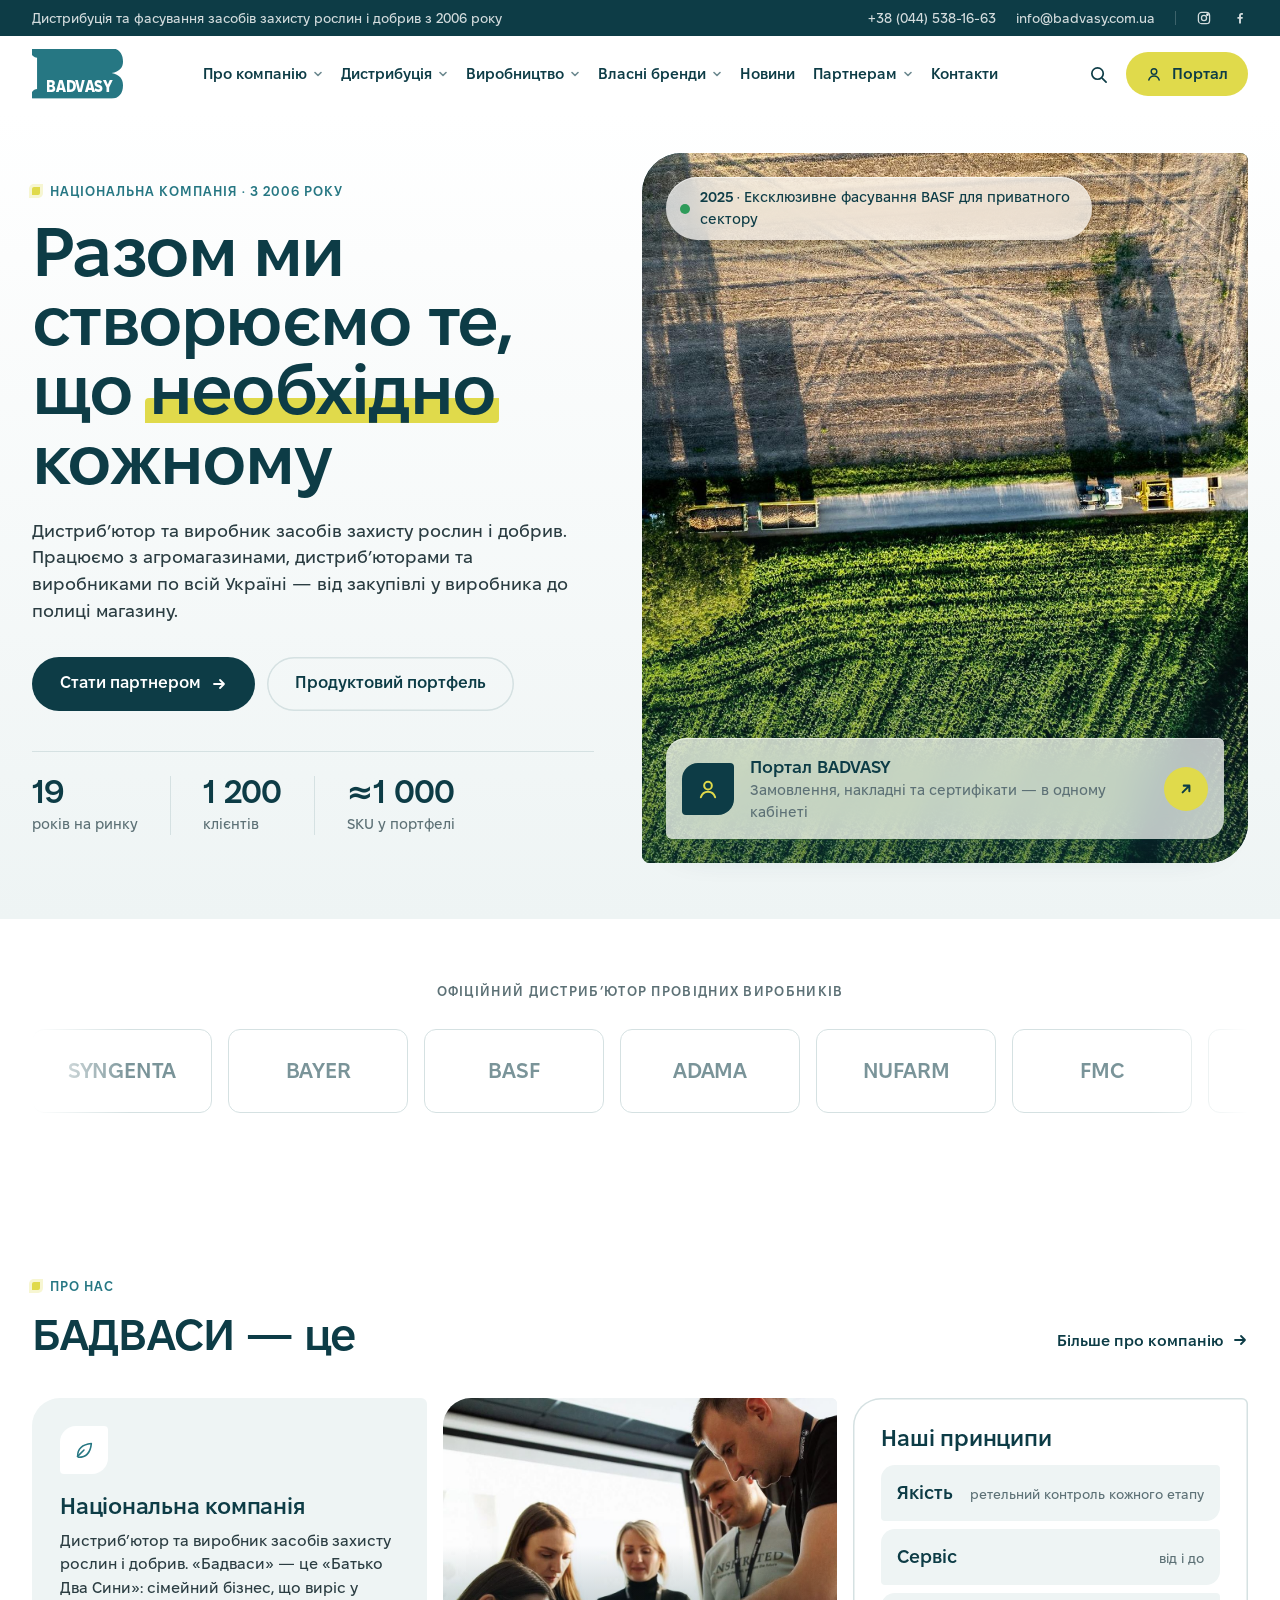
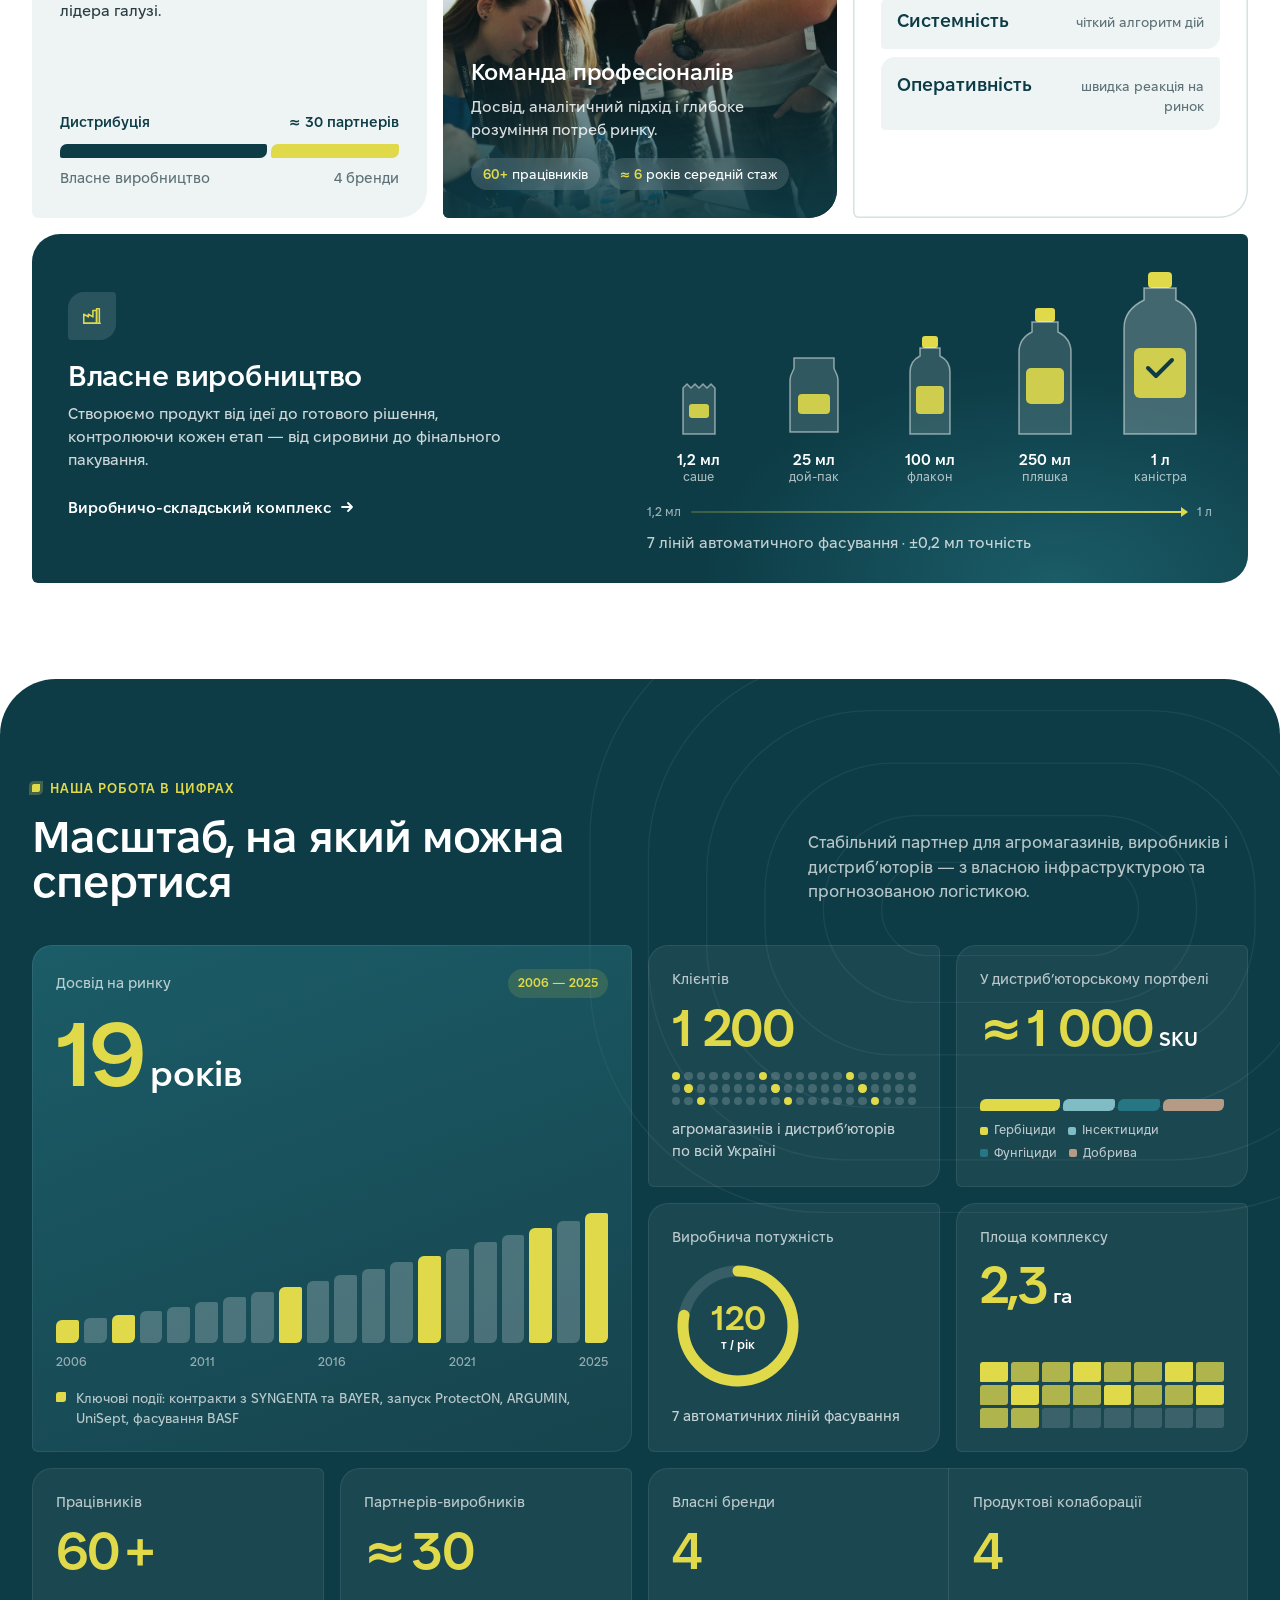
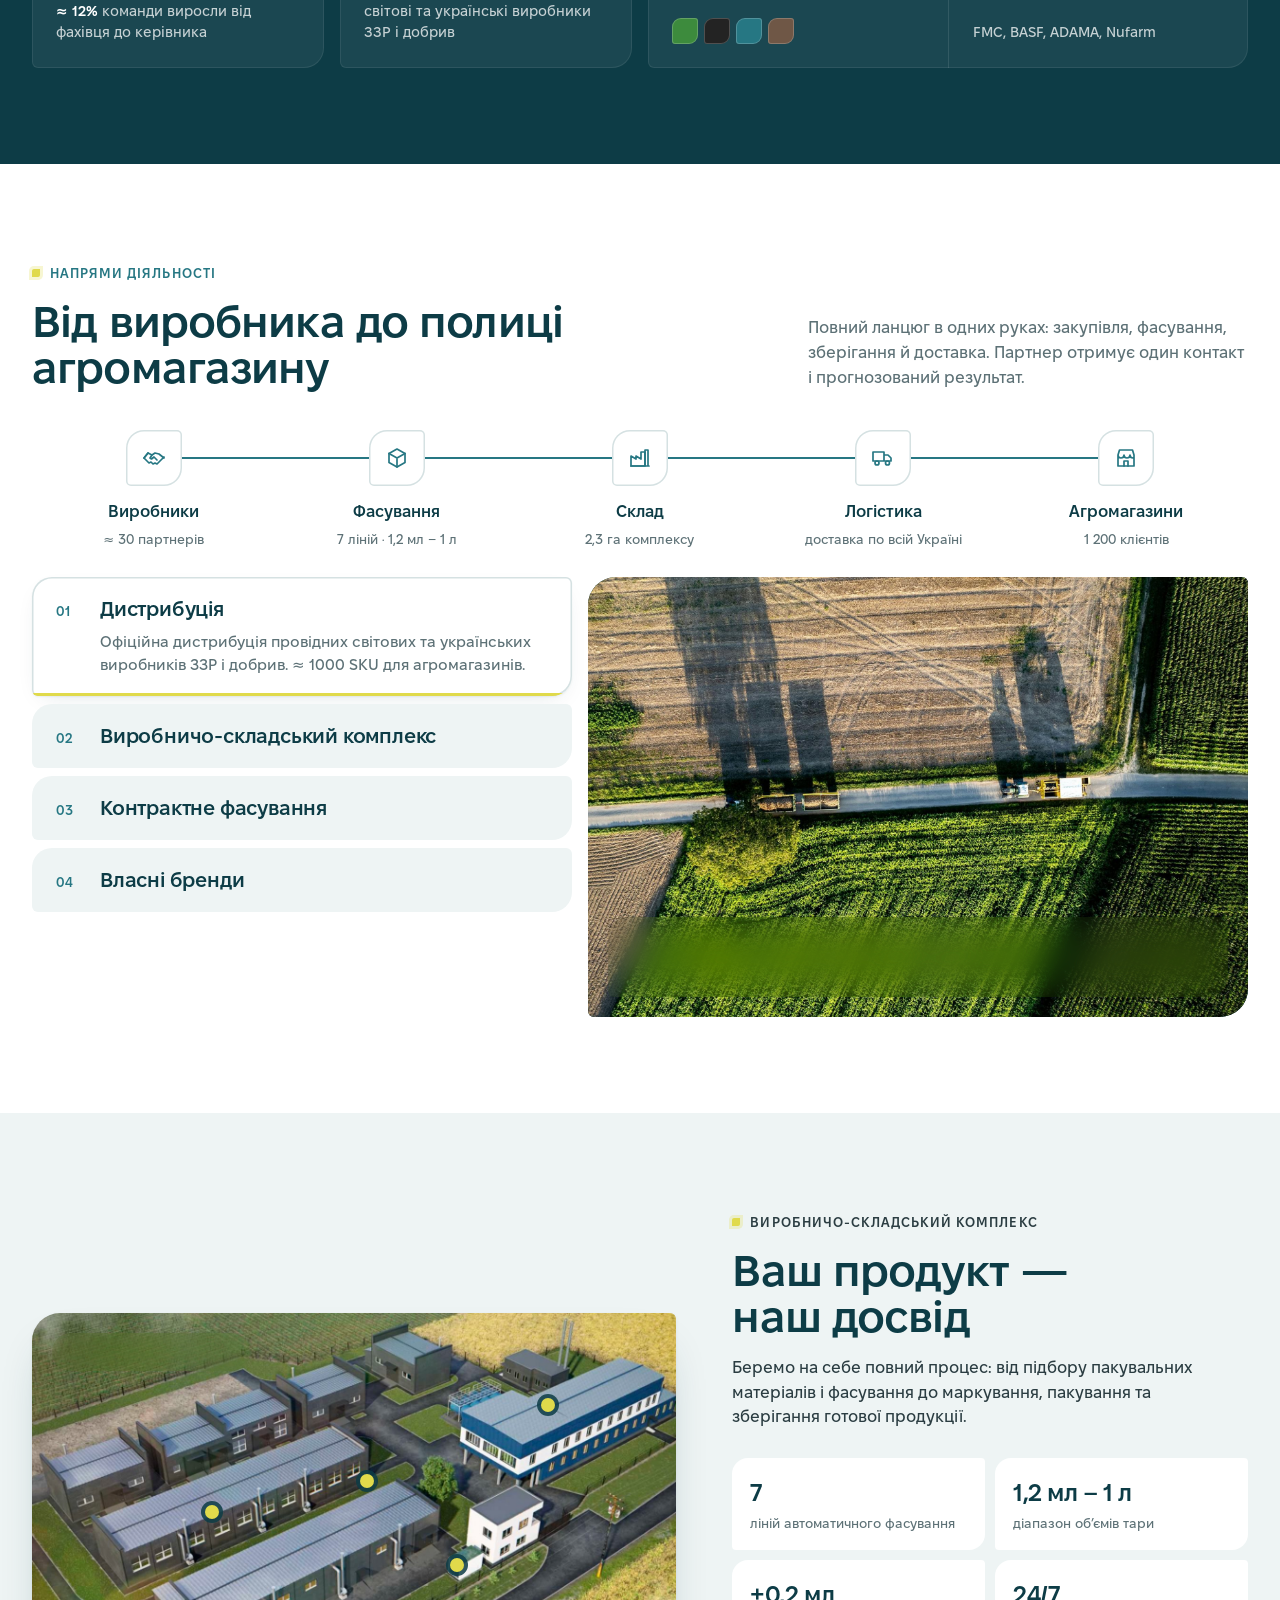
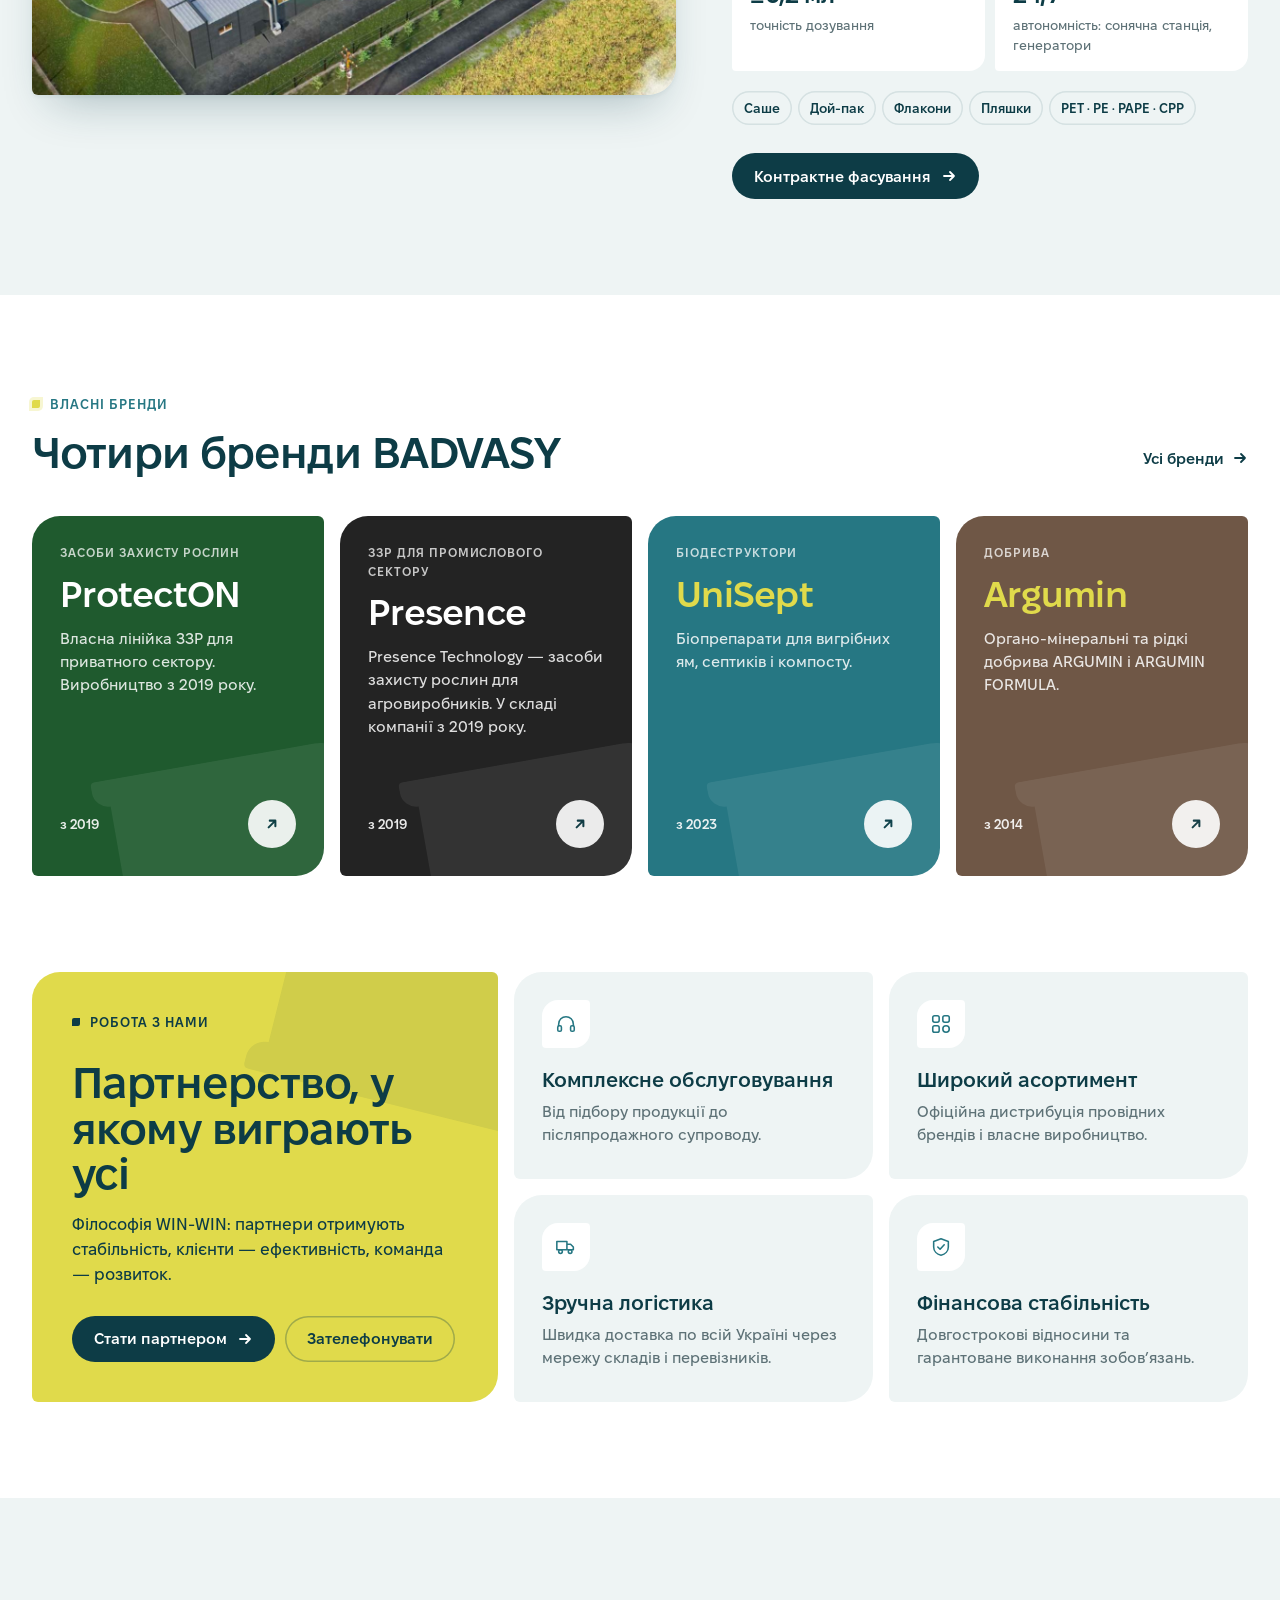
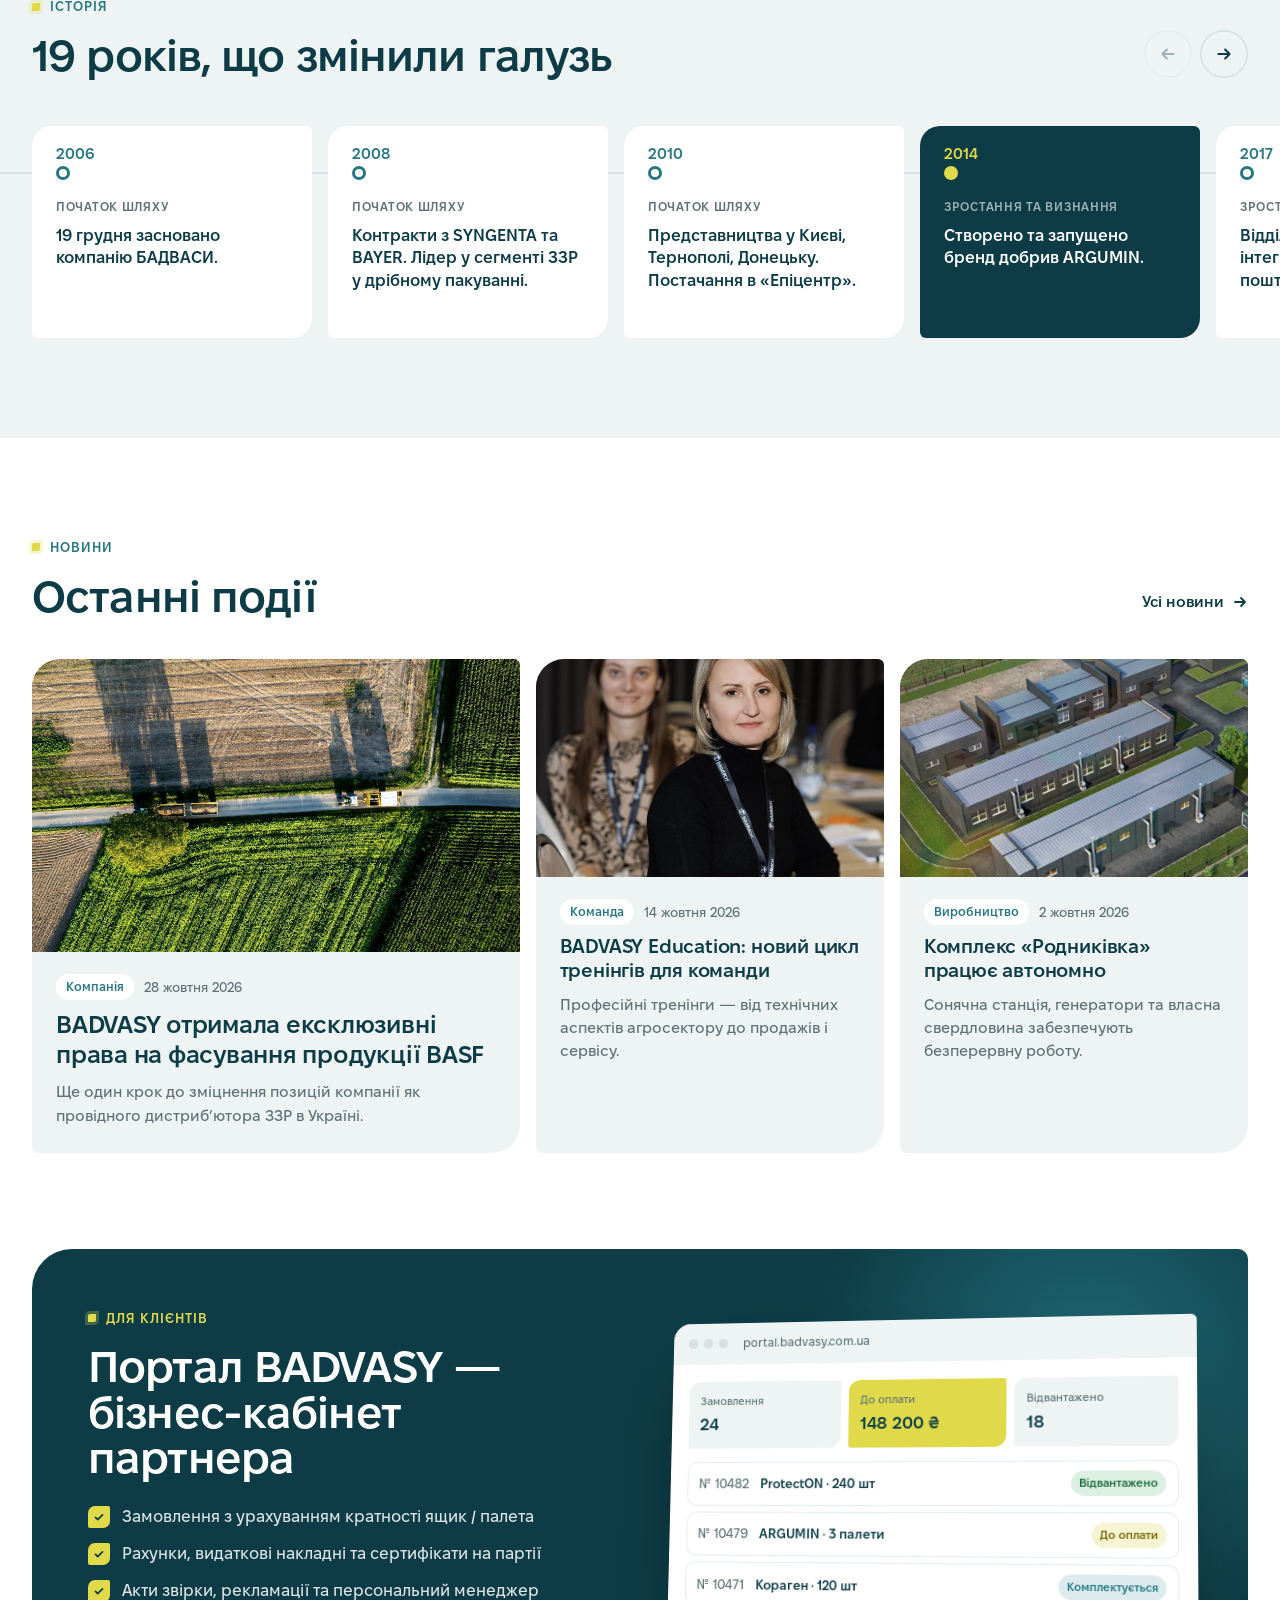
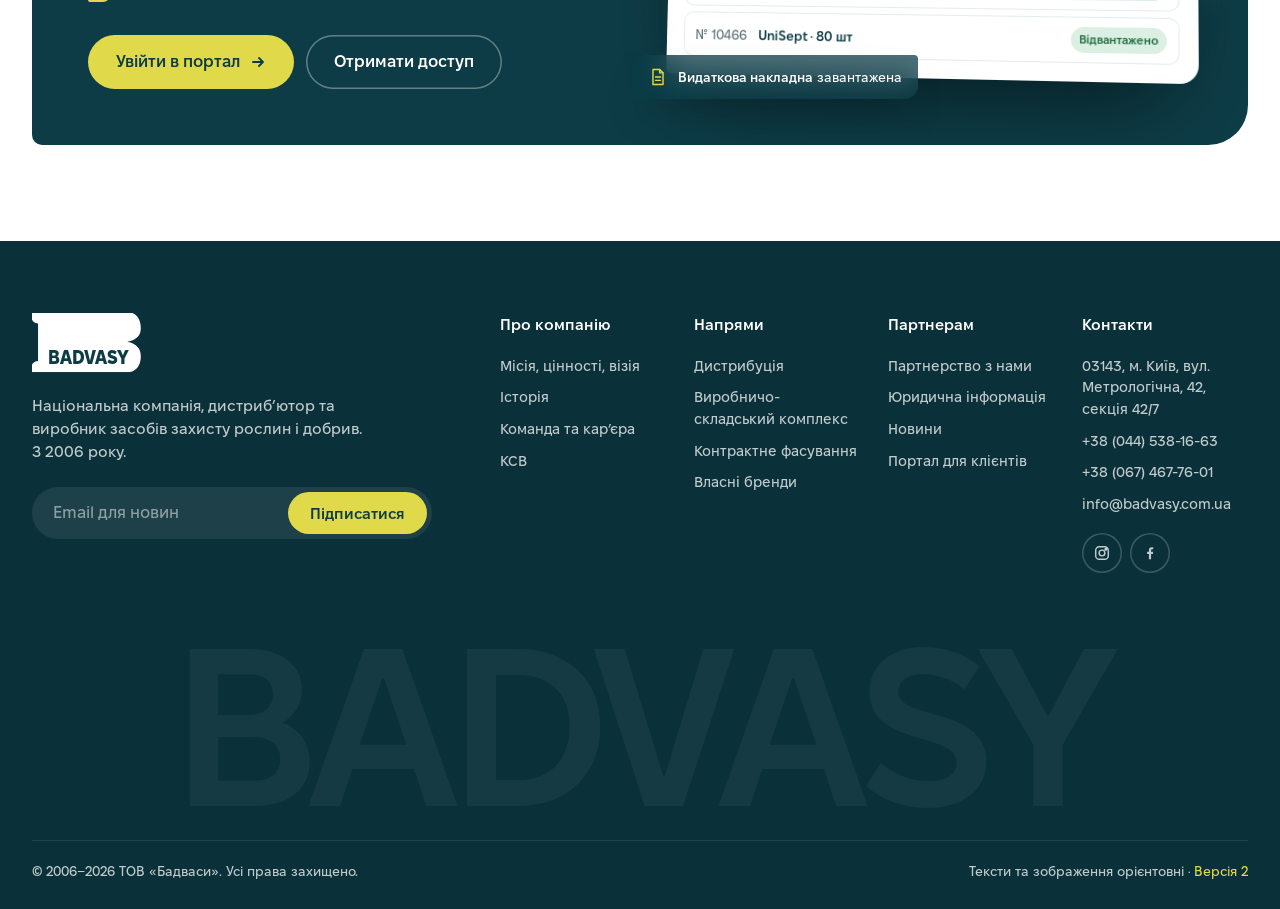
==== commit 094c3d79: "v1: логотипи окремою смугою в контурних рамках, рухаються; тільки бренди з ТЗ Co-Authored-By: Claude" ====
--- a/index.html
+++ b/index.html
@@ -8,7 +8,7 @@
 <meta name="theme-color" content="#0D3C46">
 <link rel="preload" href="assets/fonts/fixel-800.woff2" as="font" type="font/woff2" crossorigin>
 <link rel="preload" href="assets/fonts/fixel-500.woff2" as="font" type="font/woff2" crossorigin>
-<link rel="stylesheet" href="assets/styles.css?v=2">
+<link rel="stylesheet" href="assets/styles.css?v=3">
 <link rel="icon" href="assets/favicon.svg" type="image/svg+xml">
 </head>
 <body>
@@ -173,11 +173,10 @@
 <!-- ============ PARTNERS MARQUEE ============ -->
 <section class="logos" aria-label="Партнери-виробники">
   <div class="wrap logos-in">
-    <p class="logos-title">Офіційний дистриб’ютор <br>провідних виробників</p>
+    <p class="logos-title">Офіційний дистриб’ютор провідних виробників</p>
     <div class="marquee">
       <div class="marquee-track">
-        <span>Syngenta</span><span>Bayer</span><span>BASF</span><span>Corteva</span><span>ADAMA</span><span>FMC</span><span>Nufarm</span><span>YARA</span><span>SBM Life Science</span><span>Summit Agro</span><span>Alfa Smart Agro</span>
-        <span aria-hidden="true">Syngenta</span><span aria-hidden="true">Bayer</span><span aria-hidden="true">BASF</span><span aria-hidden="true">Corteva</span><span aria-hidden="true">ADAMA</span><span aria-hidden="true">FMC</span><span aria-hidden="true">Nufarm</span><span aria-hidden="true">YARA</span><span aria-hidden="true">SBM Life Science</span><span aria-hidden="true">Summit Agro</span><span aria-hidden="true">Alfa Smart Agro</span>
+        <span>SYNGENTA</span><span>BAYER</span><span>BASF</span><span>ADAMA</span><span>NUFARM</span><span>FMC</span><span>YARA</span><span>Protect Garden</span><span aria-hidden="true">SYNGENTA</span><span aria-hidden="true">BAYER</span><span aria-hidden="true">BASF</span><span aria-hidden="true">ADAMA</span><span aria-hidden="true">NUFARM</span><span aria-hidden="true">FMC</span><span aria-hidden="true">YARA</span><span aria-hidden="true">Protect Garden</span>
       </div>
     </div>
   </div>
--- a/assets/styles.css
+++ b/assets/styles.css
@@ -747,3 +747,16 @@
   .why-btns .btn{flex:1}
 }
 @media (max-width:720px){ .hero-cta .btn{flex:none} }
+
+/* ---- logos: separate airy band, outlined boxes, moving ---- */
+.hero{padding-bottom:56px}
+.logos{background:#fff;padding:64px 0}
+.logos-in{flex-direction:column;align-items:center;gap:28px}
+.logos-title{text-align:center;font-size:13px;font-weight:600;letter-spacing:.1em;text-transform:uppercase;color:var(--muted)}
+.marquee{width:100%}
+.marquee-track{gap:16px;animation-duration:45s}
+.marquee-track span{display:inline-flex;align-items:center;justify-content:center;min-width:180px;height:84px;padding:0 32px;border:1px solid var(--line);border-radius:12px;background:#fff;
+  font-weight:600;font-size:21px;color:rgba(13,60,70,.55);transition:color .3s var(--ease),border-color .3s var(--ease)}
+.marquee-track span:hover{color:var(--sea);border-color:var(--sky)}
+@keyframes marquee{to{transform:translateX(calc(-50% - 8px))}}
+@media (max-width:720px){.logos{padding:44px 0}.marquee-track span{min-width:140px;height:68px;font-size:17px;padding:0 22px}}
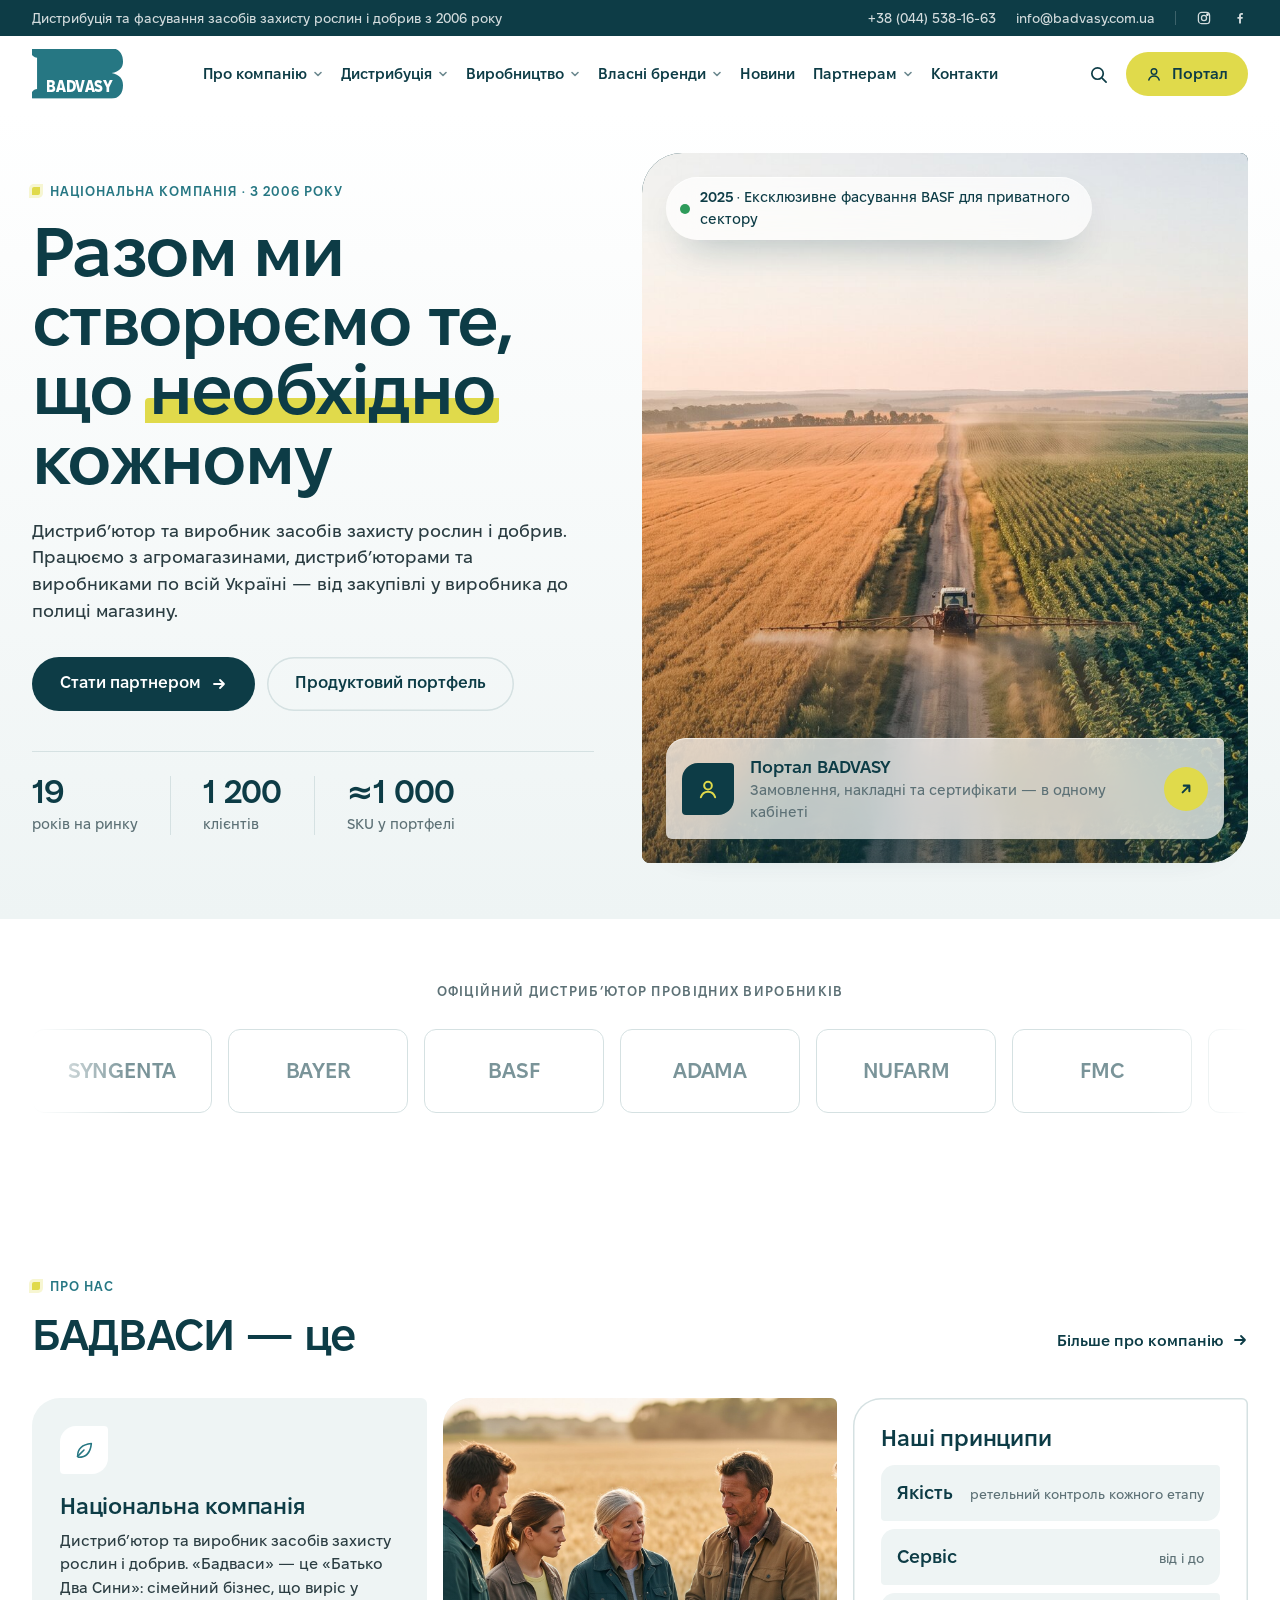
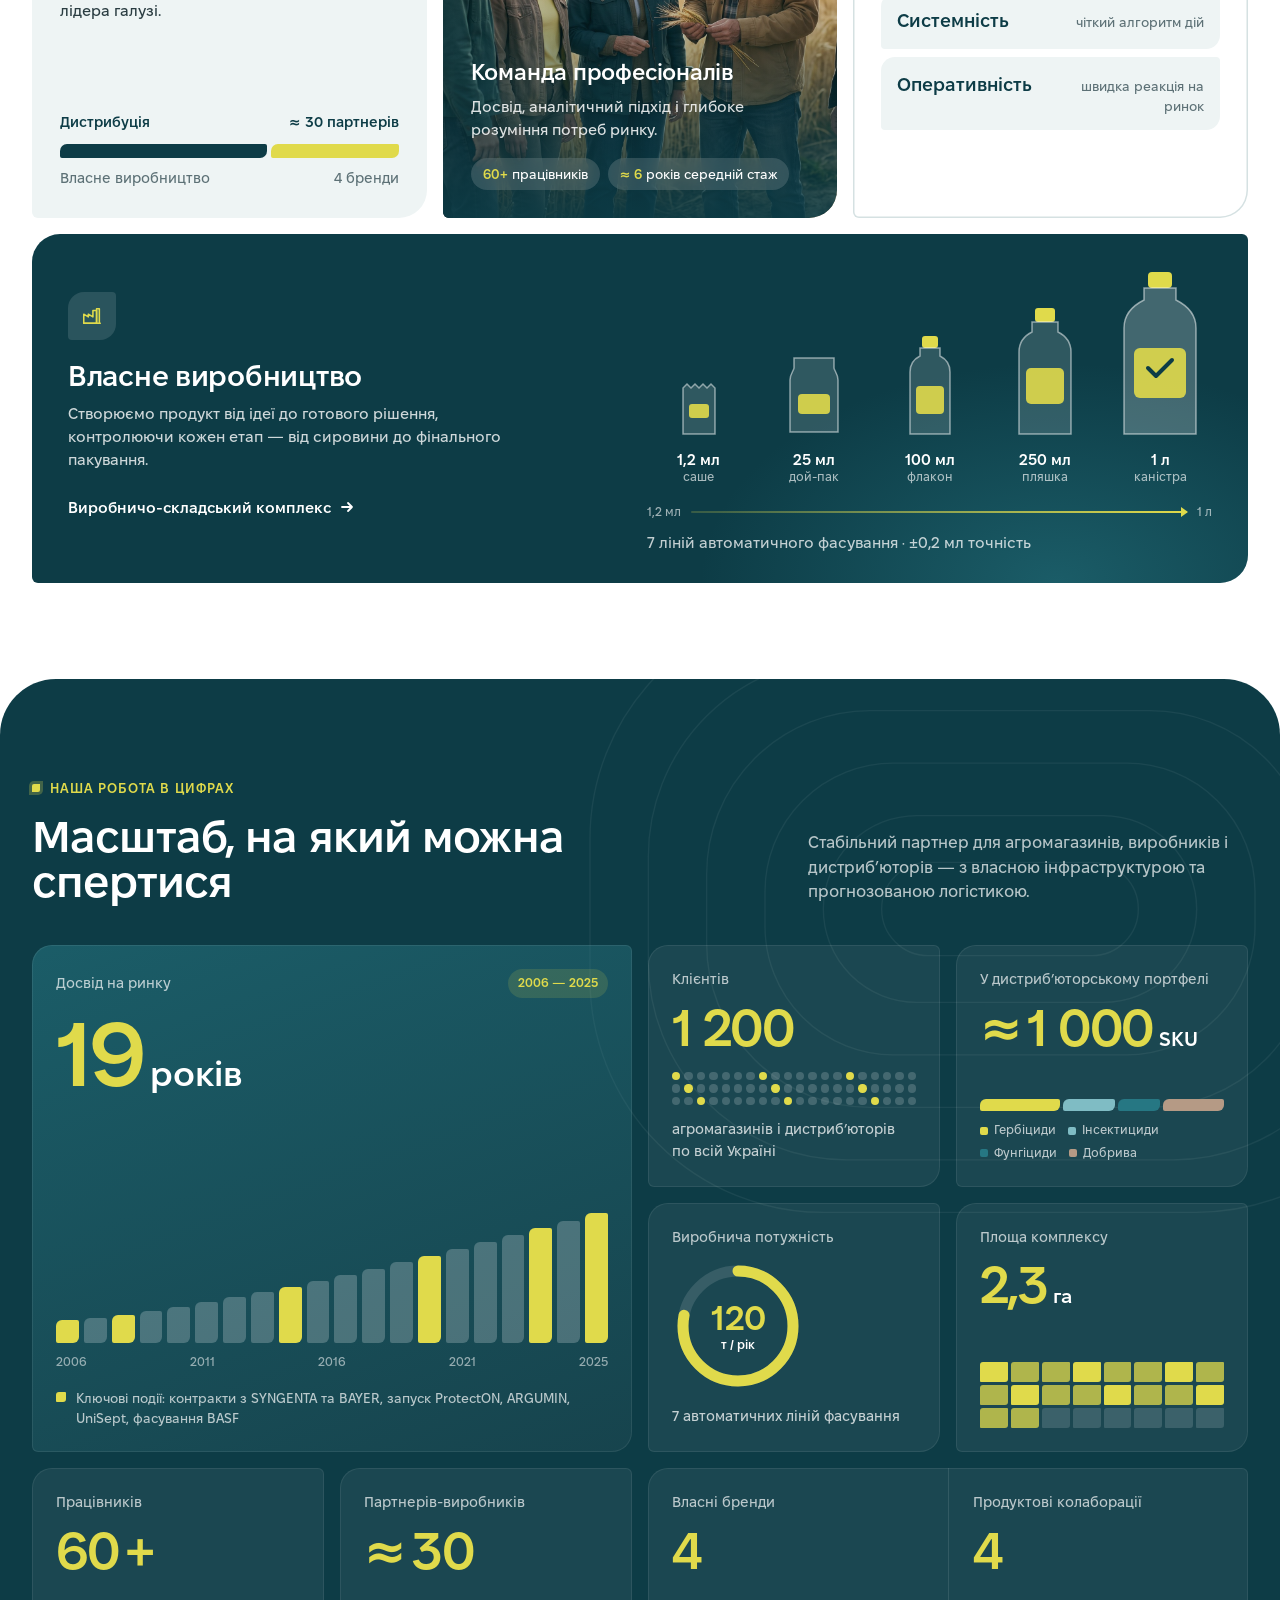
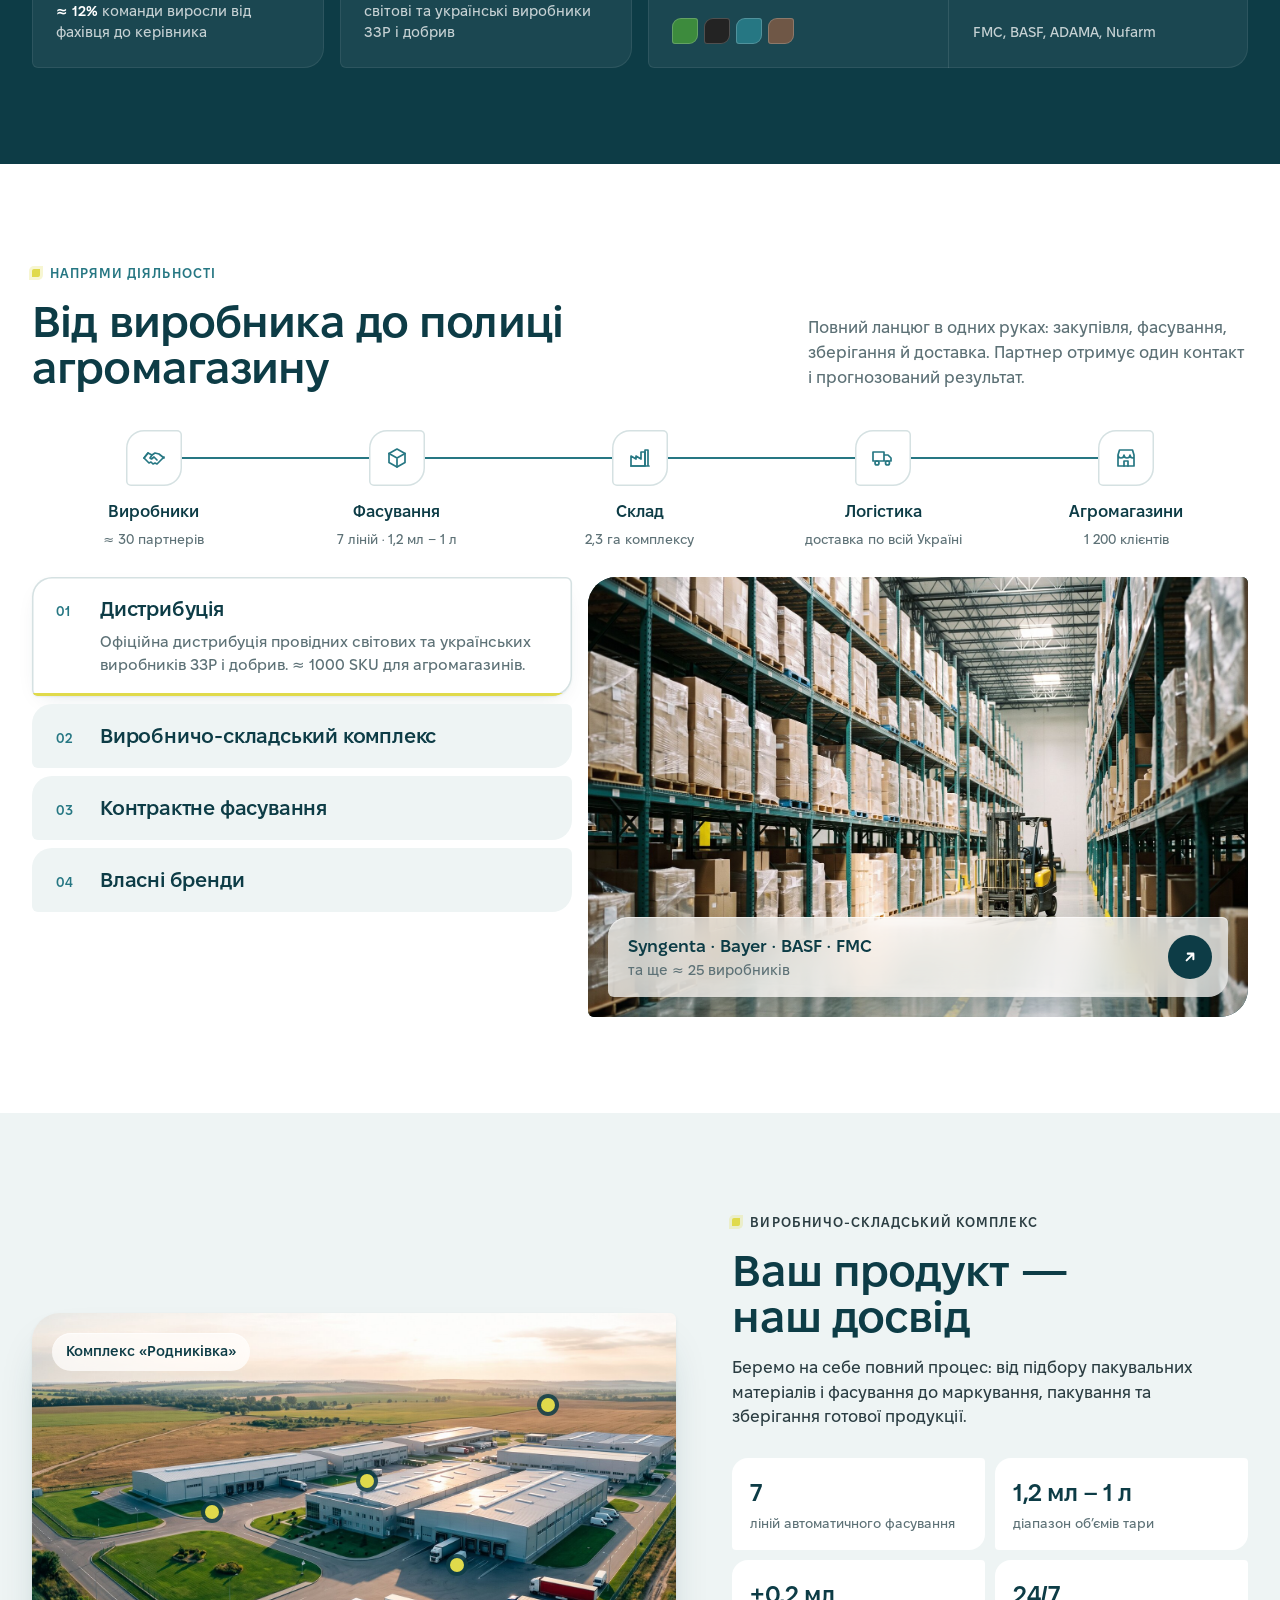
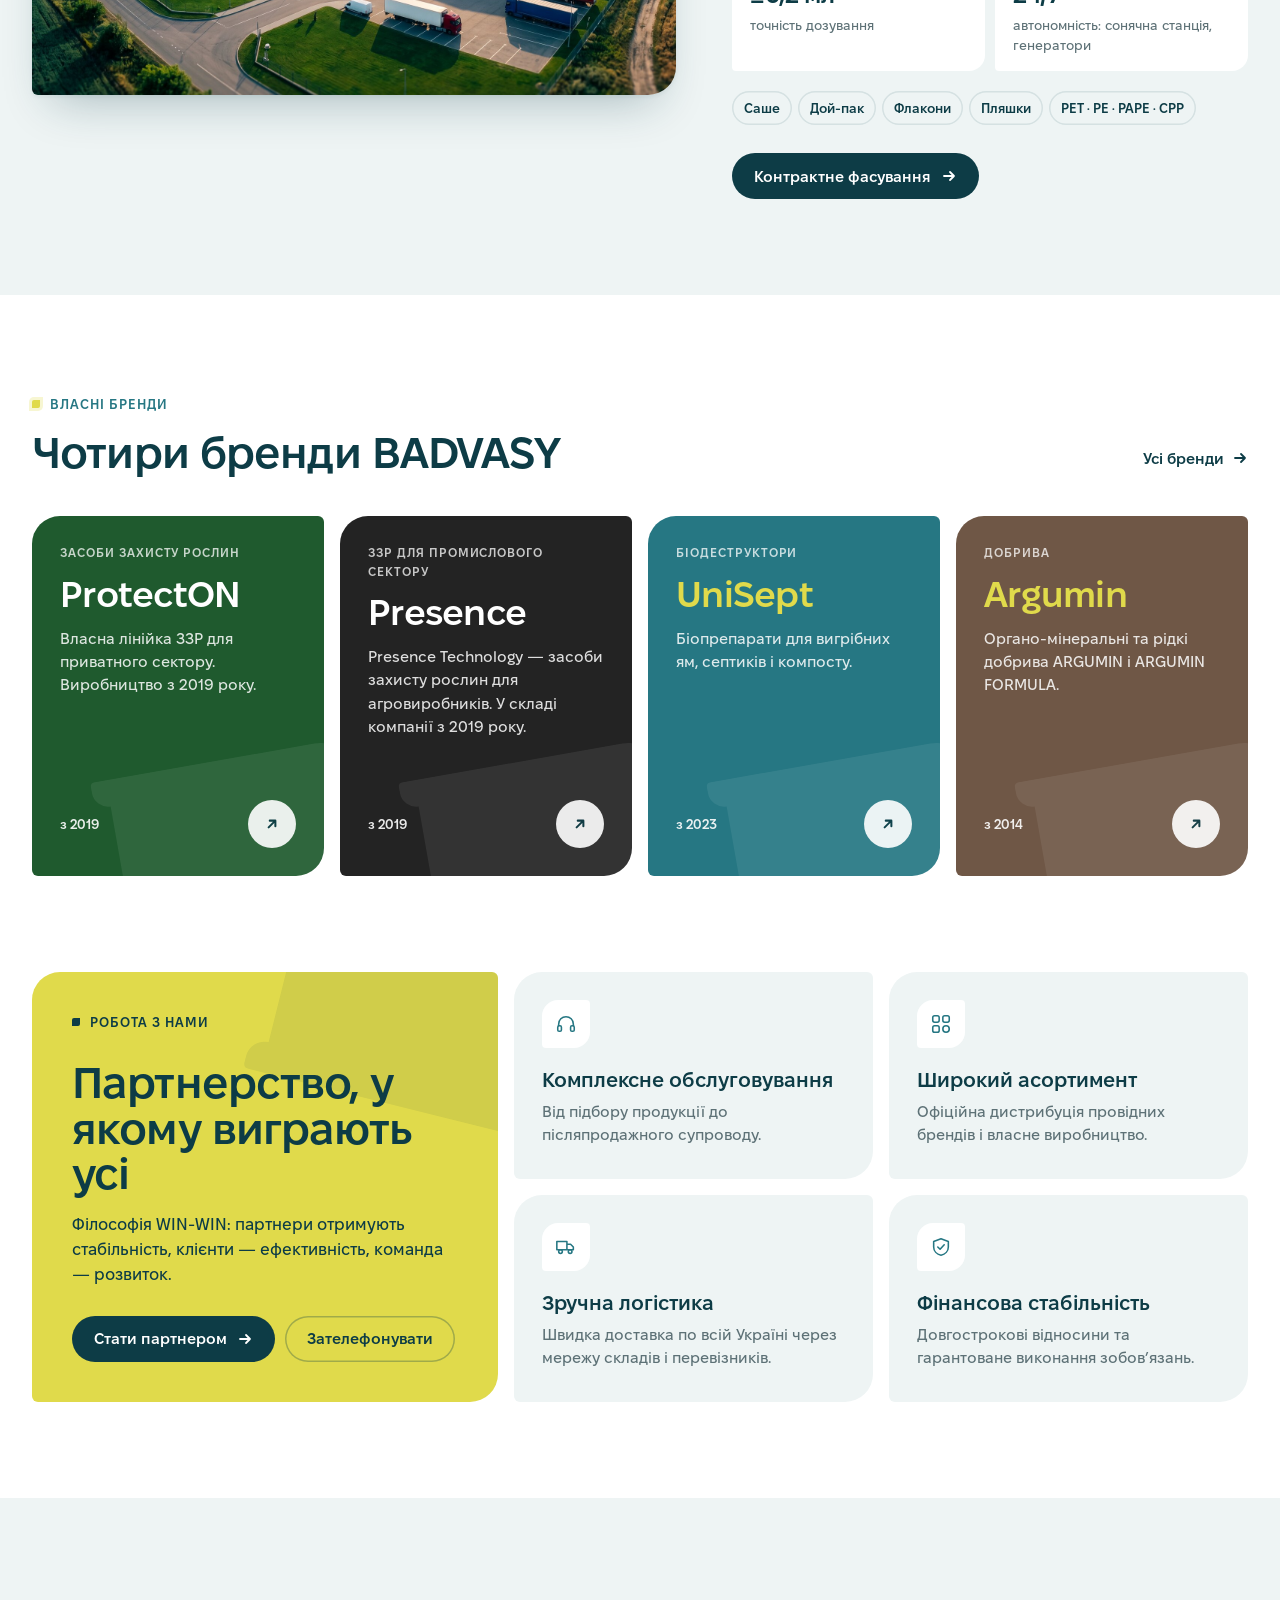
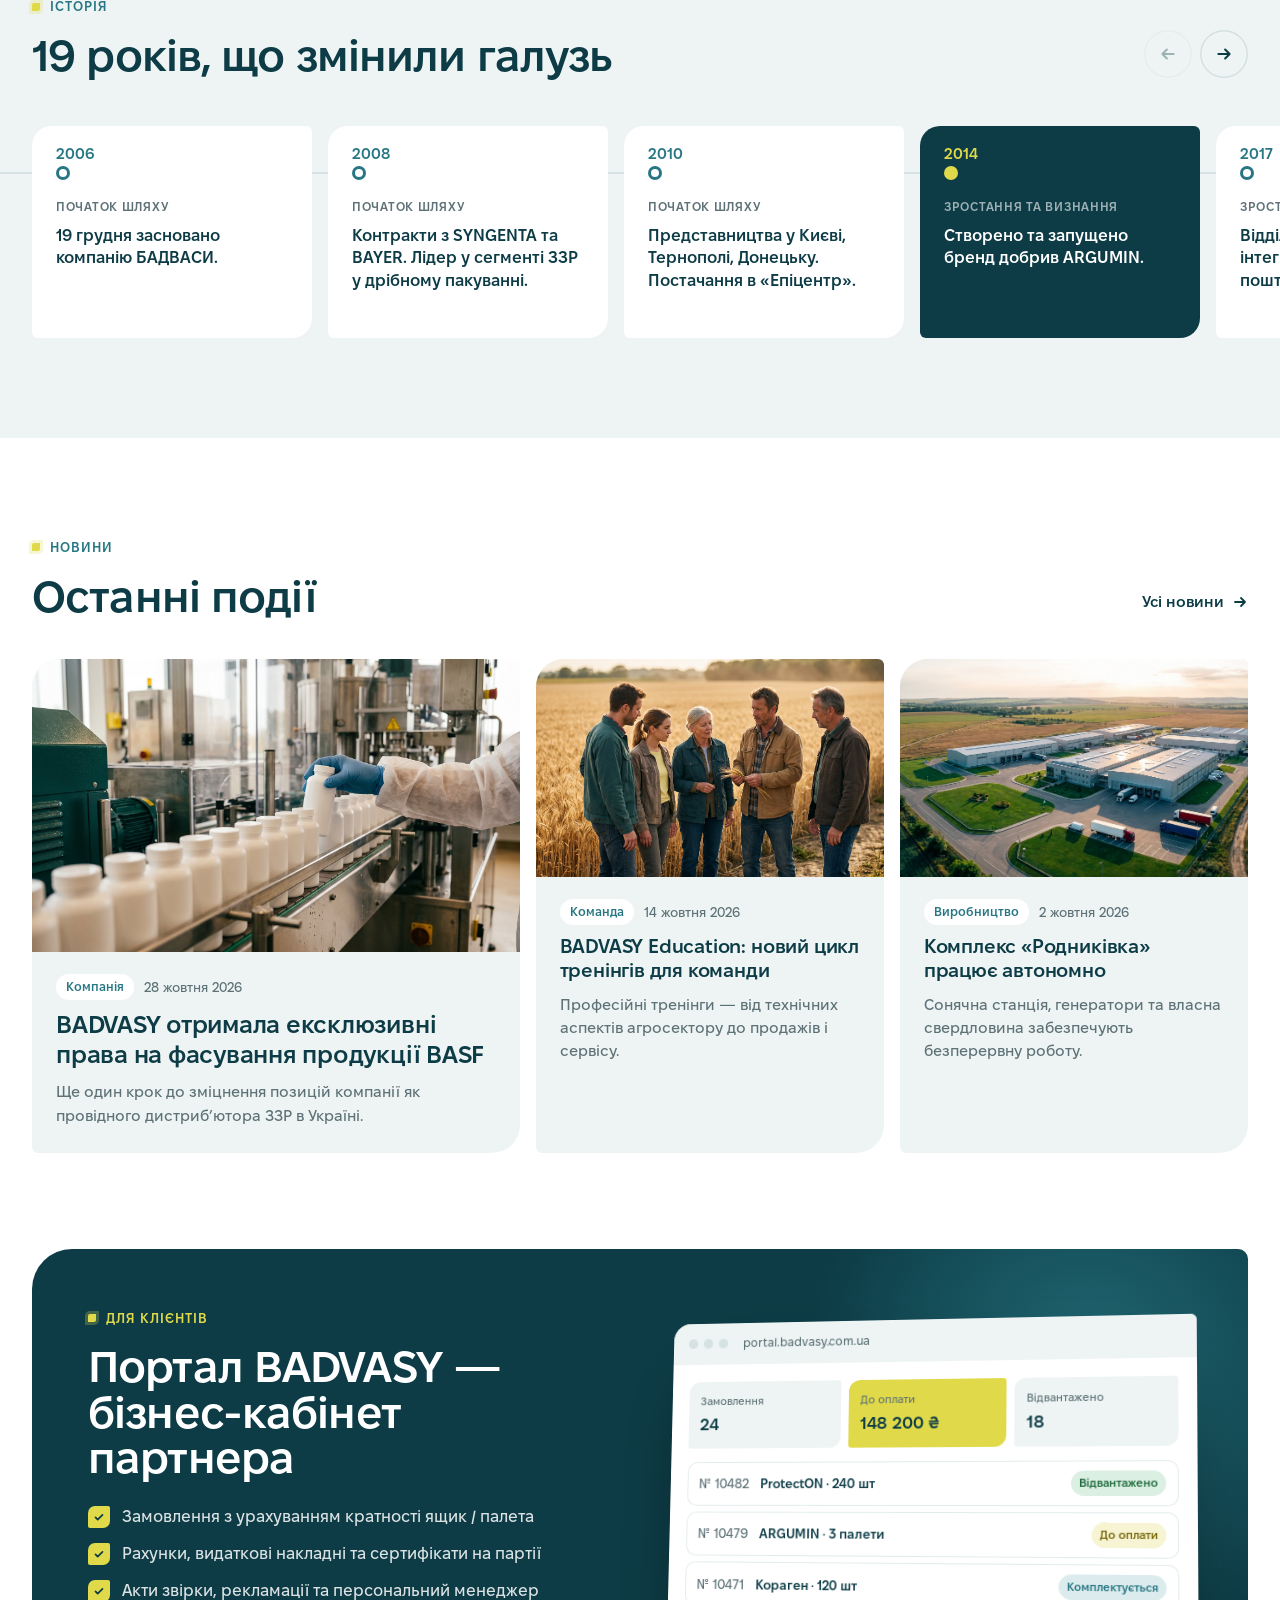
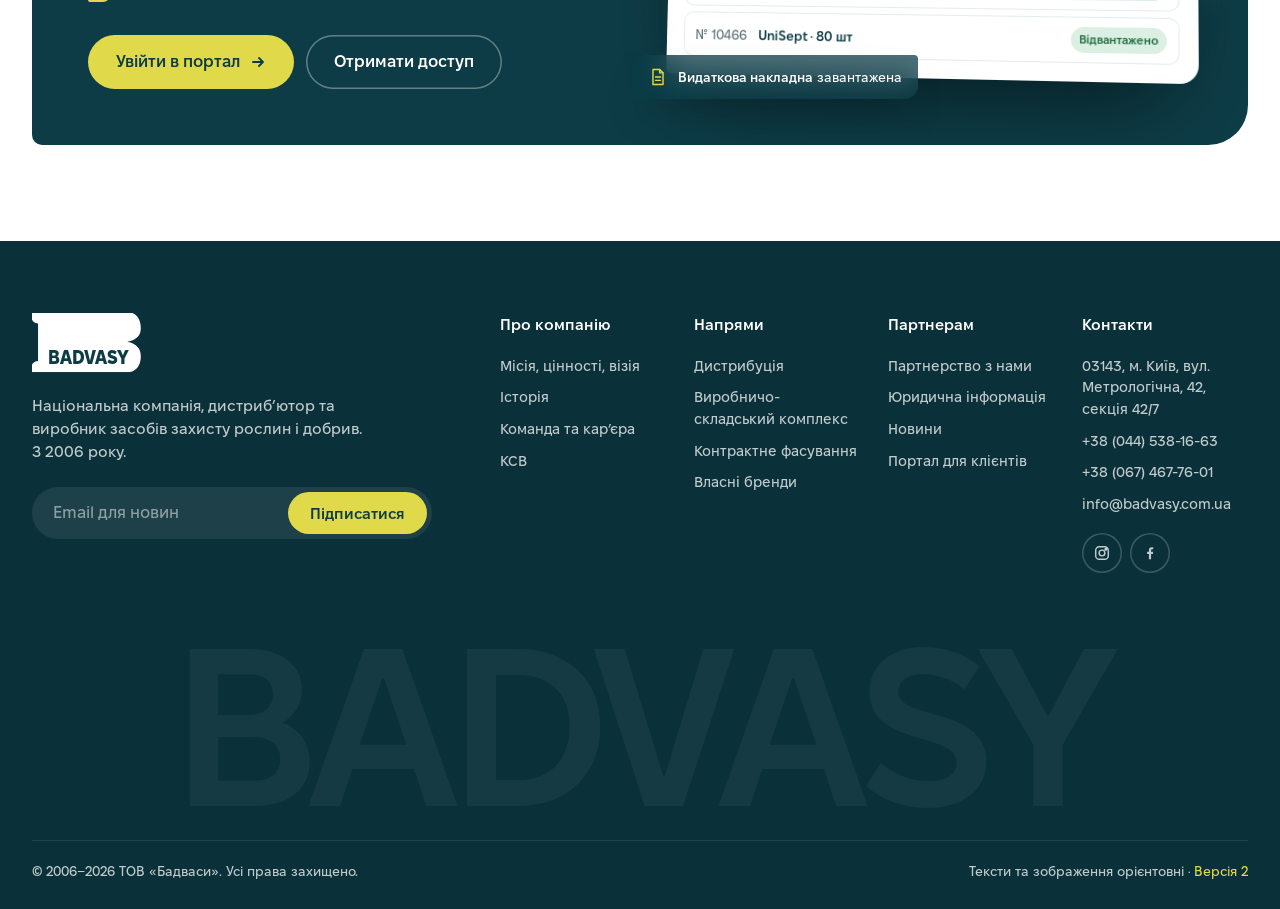
==== commit b1d72dbb: "Фото: 10 згенерованих фото замість тимчасових у v1, v2, v3 - assets/img/badvasy-01…10 (JPEG 85%, до " ====
--- a/index.html
+++ b/index.html
@@ -8,7 +8,7 @@
 <meta name="theme-color" content="#0D3C46">
 <link rel="preload" href="assets/fonts/fixel-800.woff2" as="font" type="font/woff2" crossorigin>
 <link rel="preload" href="assets/fonts/fixel-500.woff2" as="font" type="font/woff2" crossorigin>
-<link rel="stylesheet" href="assets/styles.css?v=3">
+<link rel="stylesheet" href="assets/styles.css?v=4">
 <link rel="icon" href="assets/favicon.svg" type="image/svg+xml">
 </head>
 <body>
@@ -155,7 +155,7 @@
 
     <div class="hero-media reveal reveal-scale" style="--d:.1s">
       <div class="hero-photo">
-        <img src="assets/img/field.jpg" alt="Аерофото агрополів" width="2200" height="1473" fetchpriority="high">
+        <img src="assets/img/badvasy-01-hero.jpg" alt="Аерофото на світанку: ґрунтова дорога між полем пшениці та полем соняшнику, трактор з обприскувачем" width="2400" height="1018" fetchpriority="high">
       </div>
       <div class="hero-chip glass">
         <span class="pulse"></span>
@@ -206,7 +206,7 @@
       </article>
 
       <article class="tile t-team reveal" style="--d:.06s">
-        <img src="assets/img/team.jpg" alt="Команда BADVASY на тренінгу" loading="lazy">
+        <img src="assets/img/badvasy-10-team.jpg" alt="Команда з п’яти людей біля пшеничного поля обговорює врожай" loading="lazy">
         <div class="tile-over">
           <h3>Команда професіоналів</h3>
           <p>Досвід, аналітичний підхід і глибоке розуміння потреб ринку.</p>
@@ -380,11 +380,11 @@
 
       <div class="tab-stage">
         <figure class="tab-pane is-on" data-pane="0">
-          <img src="assets/img/field.jpg" alt="" loading="lazy">
+          <img src="assets/img/badvasy-06-warehouse.jpg" alt="" loading="lazy">
           <figcaption class="pane-card glass"><b>Syngenta · Bayer · BASF · FMC</b><span>та ще ≈ 25 виробників</span><a href="#" class="pane-link" aria-label="Детальніше про дистрибуцію"><svg><use href="#i-arr-up"/></svg></a></figcaption>
         </figure>
         <figure class="tab-pane" data-pane="1">
-          <img src="assets/img/complex-2.jpg" alt="" loading="lazy">
+          <img src="assets/img/badvasy-02-complex.jpg" alt="" loading="lazy">
           <figcaption class="pane-card glass"><b>2,3 га · 120 т / рік</b><span>власна інфраструктура з 2019 року</span><a href="#" class="pane-link" aria-label="Детальніше про комплекс"><svg><use href="#i-arr-up"/></svg></a></figcaption>
         </figure>
         <figure class="tab-pane pane-steps" data-pane="2">
@@ -410,7 +410,7 @@
 <section class="sec complex">
   <div class="wrap complex-grid">
     <div class="cx-media reveal reveal-scale">
-      <img src="assets/img/complex.jpg" alt="Виробничо-складський комплекс «Родниківка», візуалізація" loading="lazy">
+      <img src="assets/img/badvasy-02-complex.jpg" alt="Складсько-виробничий комплекс серед полів, вид з дрона" loading="lazy">
       <button class="hot" style="left:28%;top:52%" aria-describedby="h1"><span></span><em id="h1" role="tooltip"><b>Цех фасування добрив</b>дой-пак, саше, гранули</em></button>
       <button class="hot" style="left:52%;top:44%" aria-describedby="h2"><span></span><em id="h2" role="tooltip"><b>Цех інсектицидів і фунгіцидів</b>дозування ±0,2 мл</em></button>
       <button class="hot" style="left:66%;top:66%" aria-describedby="h3"><span></span><em id="h3" role="tooltip"><b>Цех гербіцидів</b>італійське обладнання OMAG</em></button>
@@ -539,7 +539,7 @@
     </div>
     <div class="news-grid">
       <a class="news-card nc-big reveal" href="#">
-        <div class="nc-img"><img src="assets/img/field.jpg" alt="" loading="lazy"></div>
+        <div class="nc-img"><img src="assets/img/badvasy-07-filling.jpg" alt="" loading="lazy"></div>
         <div class="nc-body">
           <div class="nc-meta"><span class="pill">Компанія</span><time>28 жовтня 2026</time></div>
           <h3>BADVASY отримала ексклюзивні права на фасування продукції BASF</h3>
@@ -547,7 +547,7 @@
         </div>
       </a>
       <a class="news-card reveal" href="#" style="--d:.06s">
-        <div class="nc-img"><img src="assets/img/team-2.jpg" alt="" loading="lazy"></div>
+        <div class="nc-img"><img src="assets/img/badvasy-10-team.jpg" alt="" loading="lazy"></div>
         <div class="nc-body">
           <div class="nc-meta"><span class="pill">Команда</span><time>14 жовтня 2026</time></div>
           <h3>BADVASY Education: новий цикл тренінгів для команди</h3>
@@ -555,7 +555,7 @@
         </div>
       </a>
       <a class="news-card reveal" href="#" style="--d:.12s">
-        <div class="nc-img"><img src="assets/img/complex-2.jpg" alt="" loading="lazy"></div>
+        <div class="nc-img"><img src="assets/img/badvasy-02-complex.jpg" alt="" loading="lazy"></div>
         <div class="nc-body">
           <div class="nc-meta"><span class="pill">Виробництво</span><time>2 жовтня 2026</time></div>
           <h3>Комплекс «Родниківка» працює автономно</h3>
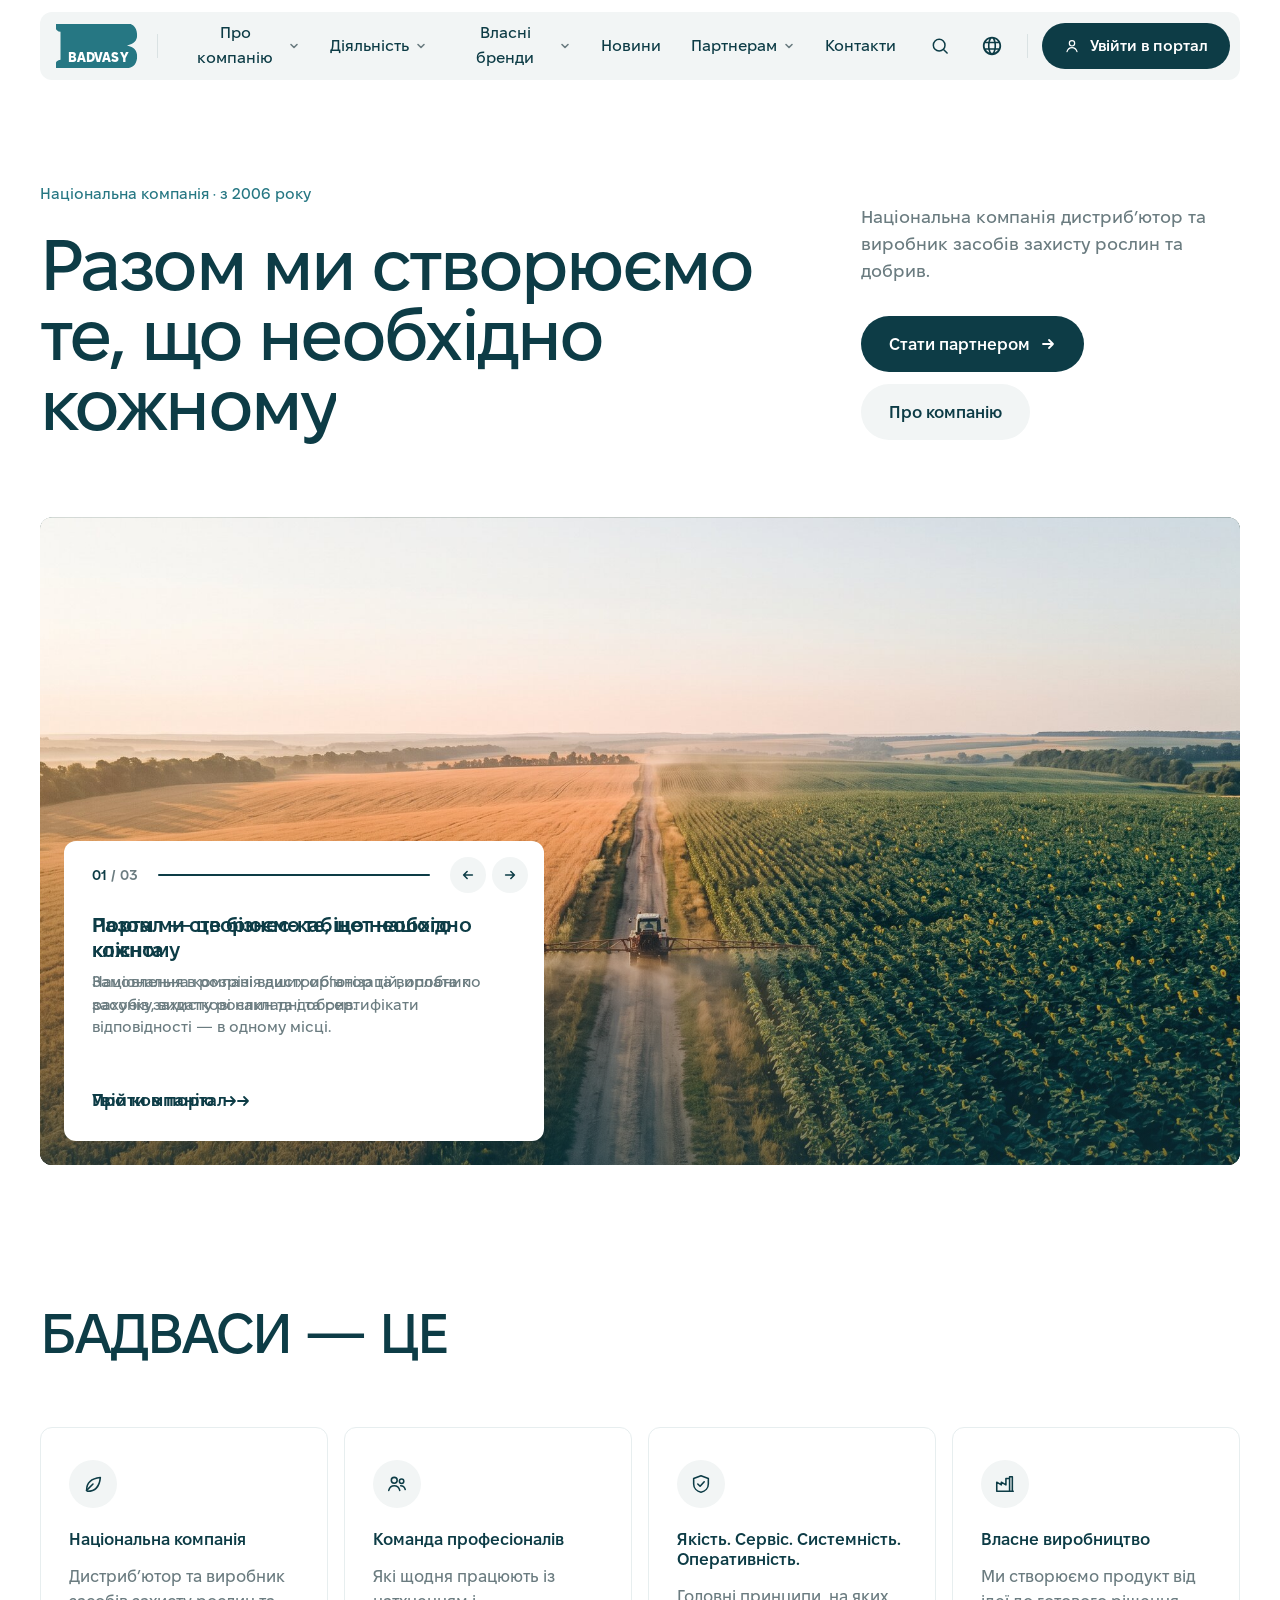
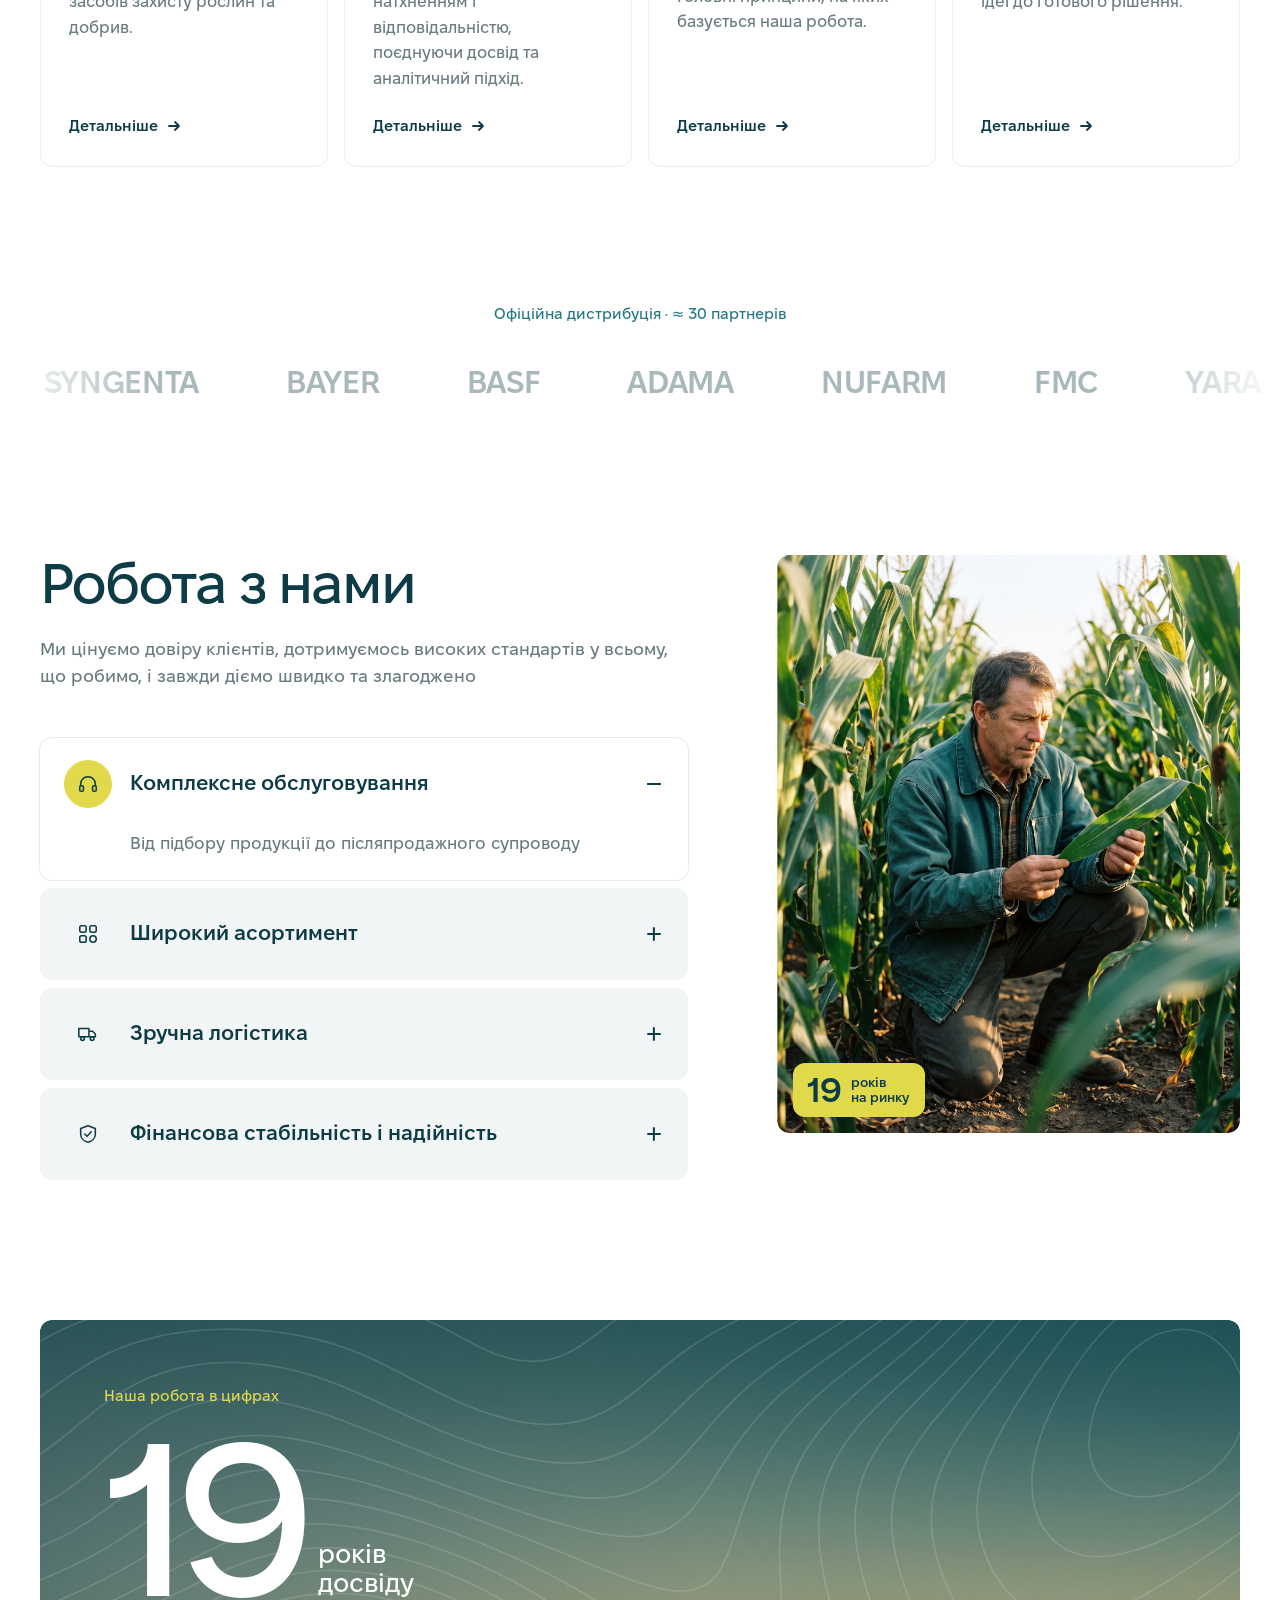
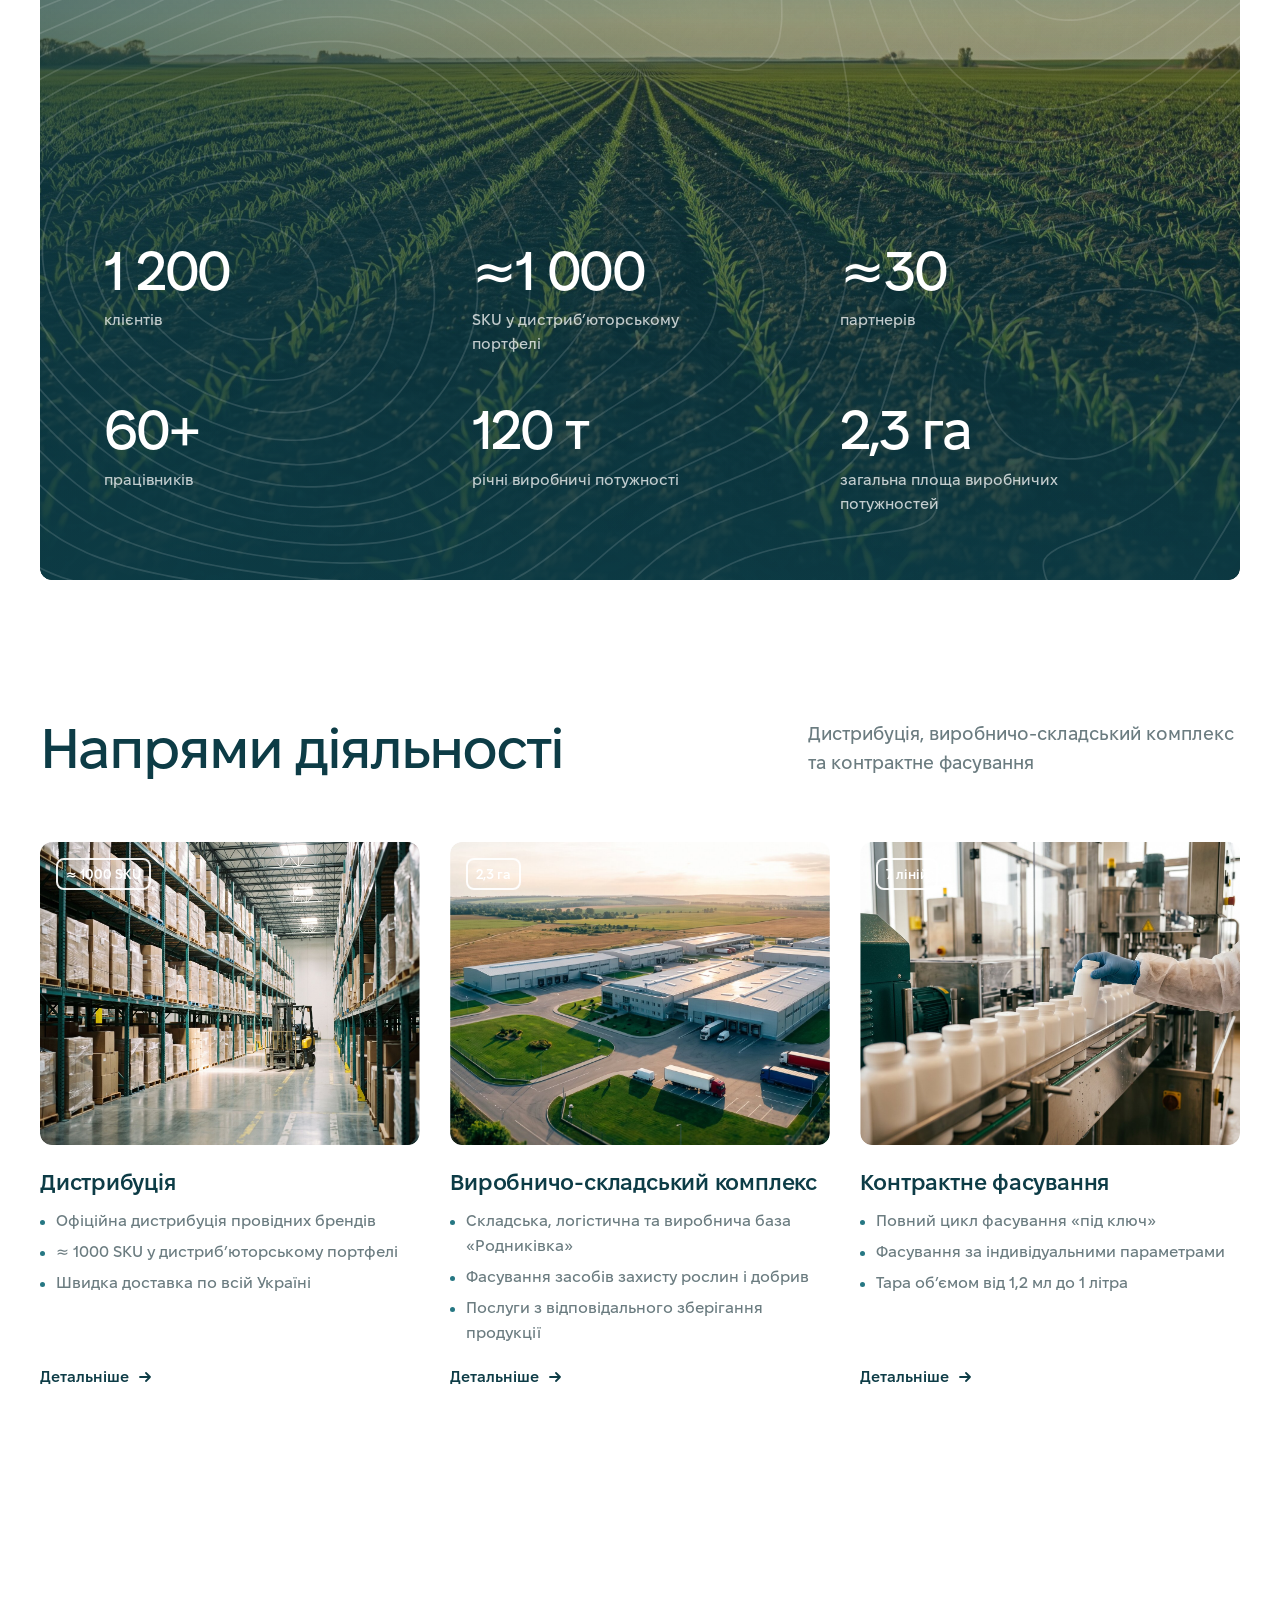
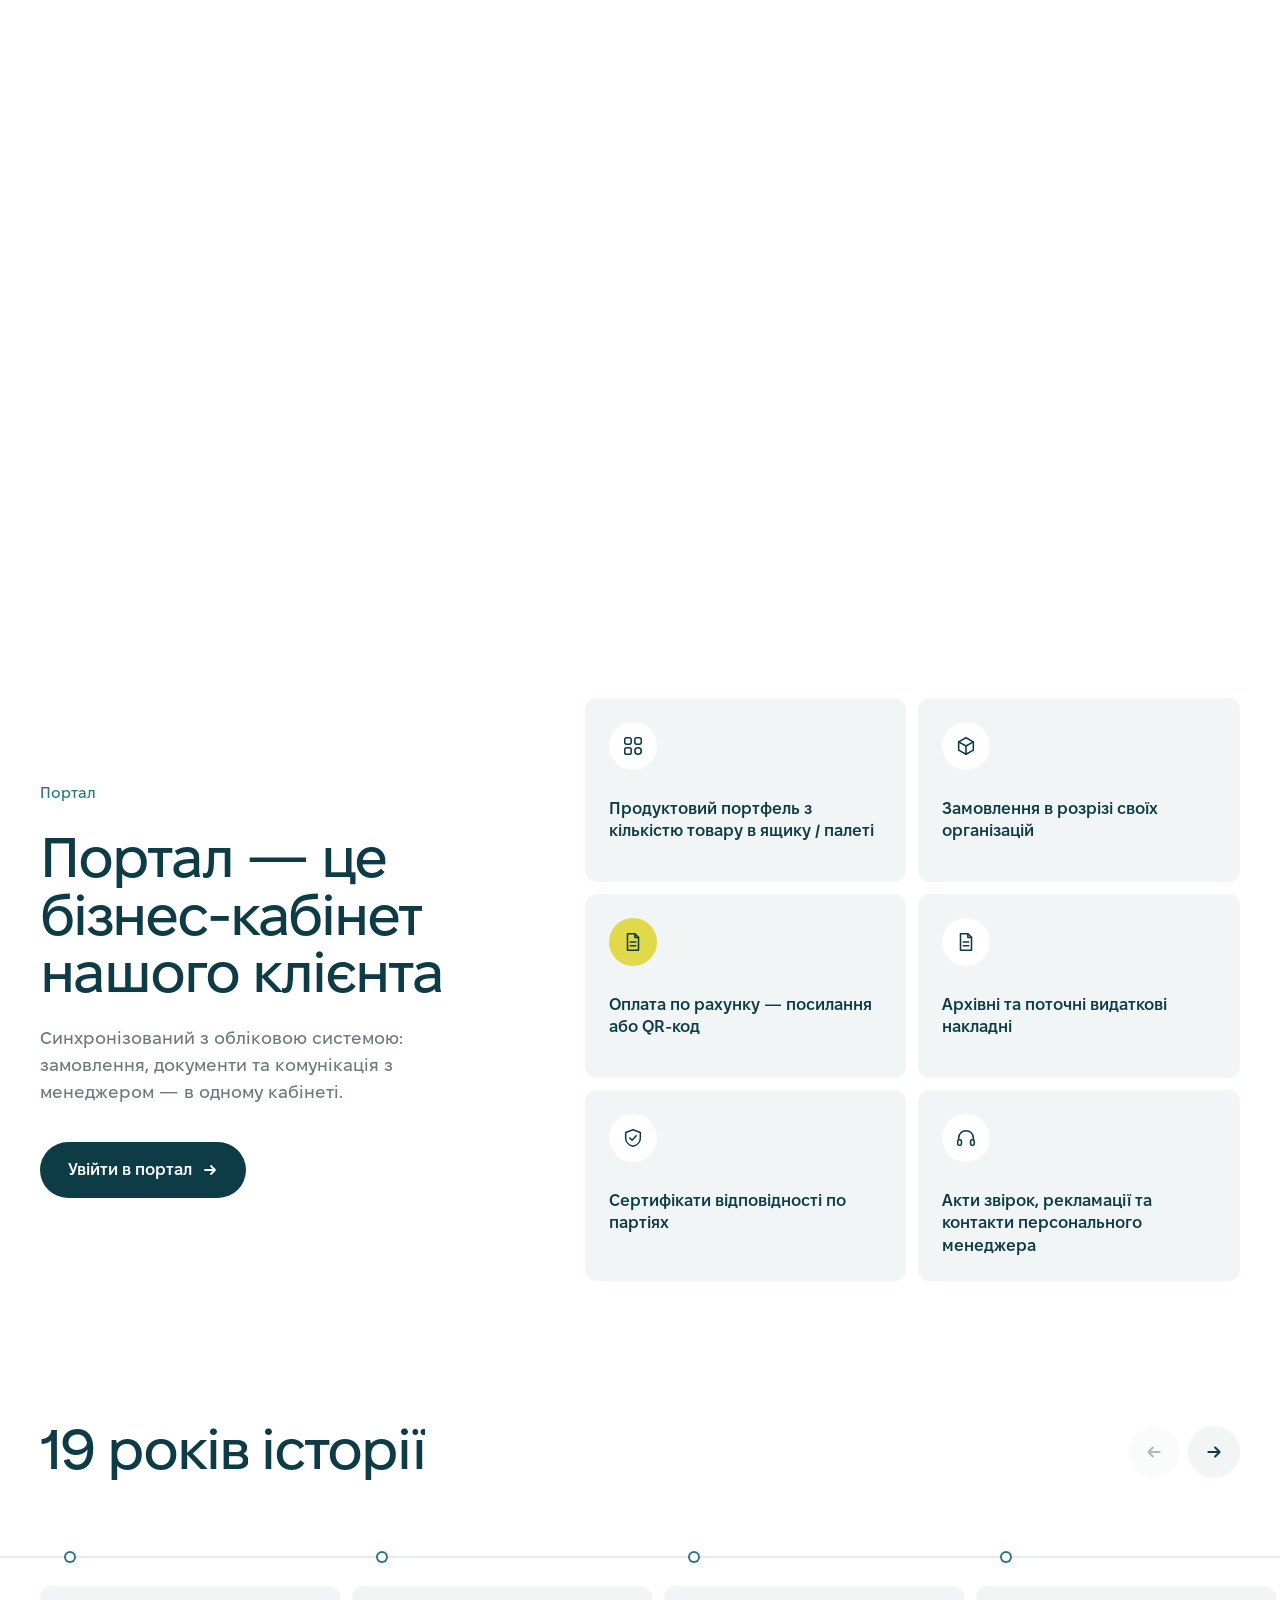
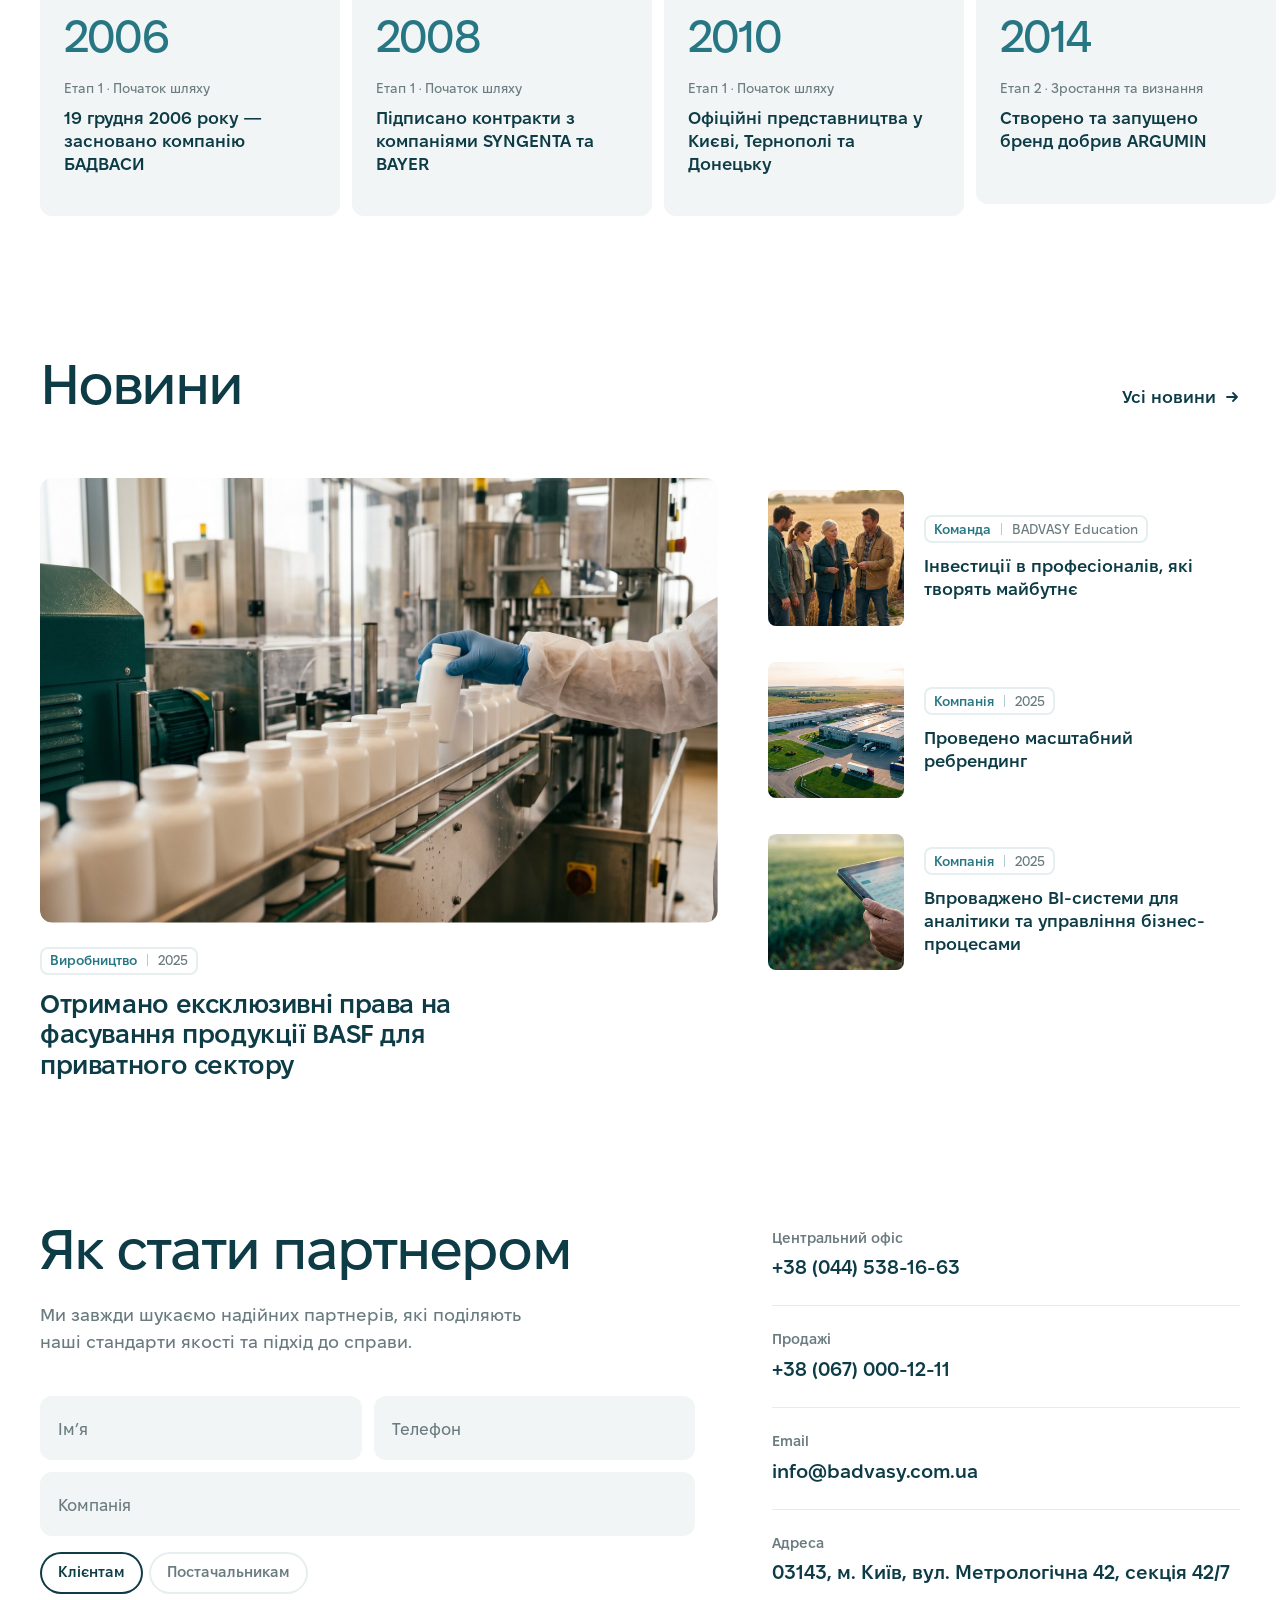
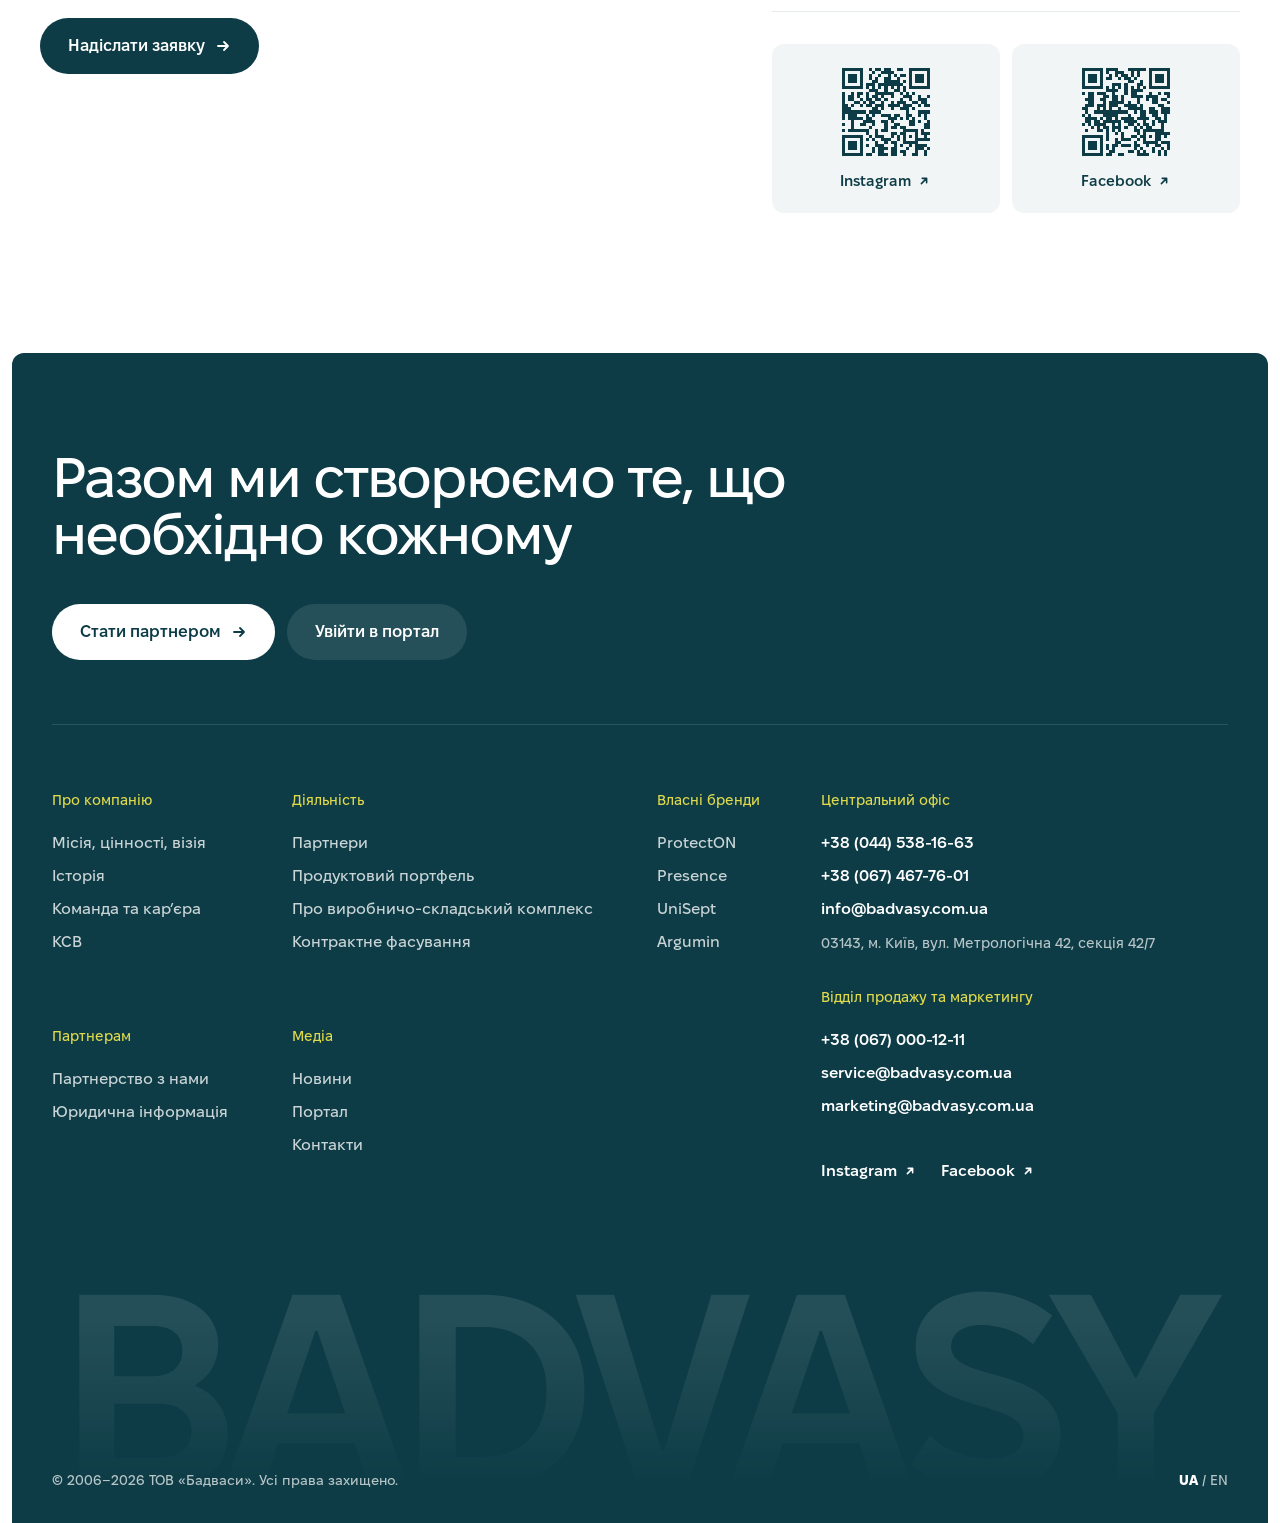
==== commit 6d4f2403: "Видалено версію 1, лишились v2 і v3 - прибрано index.html (v1), assets/styles.css, assets/main.js - " ====
--- a/index.html
+++ b/index.html
@@ -2,645 +2,12 @@
 <html lang="uk">
 <head>
 <meta charset="utf-8">
-<meta name="viewport" content="width=device-width, initial-scale=1">
-<title>BADVASY — дистрибуція та фасування засобів захисту рослин</title>
-<meta name="description" content="БАДВАСИ — національна компанія, дистриб’ютор та виробник засобів захисту рослин і добрив. З 2006 року.">
-<meta name="theme-color" content="#0D3C46">
-<link rel="preload" href="assets/fonts/fixel-800.woff2" as="font" type="font/woff2" crossorigin>
-<link rel="preload" href="assets/fonts/fixel-500.woff2" as="font" type="font/woff2" crossorigin>
-<link rel="stylesheet" href="assets/styles.css?v=4">
+<meta name="viewport" content="width=device-width,initial-scale=1">
+<title>BADVASY</title>
+<meta http-equiv="refresh" content="0; url=v3/">
+<link rel="canonical" href="v3/">
 <link rel="icon" href="assets/favicon.svg" type="image/svg+xml">
+<script>location.replace('v3/' + location.search + location.hash);</script>
 </head>
-<body>
-
-<!-- SVG sprite: brand mark + icons -->
-<svg width="0" height="0" style="position:absolute" aria-hidden="true">
-  <defs>
-    <symbol id="bmark" viewBox="5 5 565 310"><path fill="currentColor" d="M16 6H500C541 6 569 36 569 88C569 124 548 148 499 158C548 168 569 194 569 232C569 284 541 314 500 314H16Q6 314 6 304V292A36 36 0 0 1 41 256V64A36 36 0 0 1 6 28V16Q6 6 16 6Z"/></symbol>
-    <symbol id="i-arr" viewBox="0 0 16 16"><path d="M3 8h10M9 4l4 4-4 4" fill="none" stroke="currentColor" stroke-width="1.8" stroke-linecap="round" stroke-linejoin="round"/></symbol>
-    <symbol id="i-arr-up" viewBox="0 0 16 16"><path d="M5 11l6-6M6 5h5v5" fill="none" stroke="currentColor" stroke-width="1.8" stroke-linecap="round" stroke-linejoin="round"/></symbol>
-    <symbol id="i-chev" viewBox="0 0 10 10"><path d="M2 3.5l3 3 3-3" fill="none" stroke="currentColor" stroke-width="1.6" stroke-linecap="round" stroke-linejoin="round"/></symbol>
-    <symbol id="i-search" viewBox="0 0 20 20"><g fill="none" stroke="currentColor" stroke-width="1.8" stroke-linecap="round"><circle cx="9" cy="9" r="6"/><path d="M14 14l4 4"/></g></symbol>
-    <symbol id="i-user" viewBox="0 0 20 20"><g fill="none" stroke="currentColor" stroke-width="1.8" stroke-linecap="round"><circle cx="10" cy="7" r="3.5"/><path d="M3.5 17.5c1-3.2 3.6-5 6.5-5s5.5 1.8 6.5 5"/></g></symbol>
-    <symbol id="i-truck" viewBox="0 0 24 24"><g fill="none" stroke="currentColor" stroke-width="1.7" stroke-linecap="round" stroke-linejoin="round"><path d="M2 6h11v9H2zM13 9h4l3 3v3h-7"/><circle cx="6" cy="17" r="2"/><circle cx="16.5" cy="17" r="2"/></g></symbol>
-    <symbol id="i-factory" viewBox="0 0 24 24"><g fill="none" stroke="currentColor" stroke-width="1.7" stroke-linecap="round" stroke-linejoin="round"><path d="M3 20V10l5 3V10l5 3V6h3l1 0v14z"/><path d="M3 20h18M17 20V4h3v16"/></g></symbol>
-    <symbol id="i-box" viewBox="0 0 24 24"><g fill="none" stroke="currentColor" stroke-width="1.7" stroke-linecap="round" stroke-linejoin="round"><path d="M12 3l8 4.5v9L12 21l-8-4.5v-9z"/><path d="M4 7.5l8 4.5 8-4.5M12 12v9"/></g></symbol>
-    <symbol id="i-leaf" viewBox="0 0 24 24"><g fill="none" stroke="currentColor" stroke-width="1.7" stroke-linecap="round" stroke-linejoin="round"><path d="M5 19c0-8 5-13 15-14-1 10-6 15-14 15"/><path d="M5 19l7-7"/></g></symbol>
-    <symbol id="i-store" viewBox="0 0 24 24"><g fill="none" stroke="currentColor" stroke-width="1.7" stroke-linecap="round" stroke-linejoin="round"><path d="M4 9l1.5-5h13L20 9M4 9v11h16V9M4 9c0 1.7 1.3 3 3 3s3-1.3 3-3c0 1.7 1.3 3 3 3s3-1.3 3-3c0 1.7 1.3 3 3 3"/><path d="M10 20v-5h4v5"/></g></symbol>
-    <symbol id="i-handshake" viewBox="0 0 24 24"><g fill="none" stroke="currentColor" stroke-width="1.7" stroke-linecap="round" stroke-linejoin="round"><path d="M2 12l4-5 4 2 3-2 4 1 5 4"/><path d="M6 7l-4 5 5 5 2-1 2 2 2-1 2 1 3-3 4-4"/><path d="M10 9l-2 3 1.5 1L12 11l3 3"/></g></symbol>
-    <symbol id="i-headset" viewBox="0 0 24 24"><g fill="none" stroke="currentColor" stroke-width="1.7" stroke-linecap="round" stroke-linejoin="round"><path d="M4 14v-2a8 8 0 0116 0v2"/><rect x="3" y="14" width="4" height="6" rx="1.5"/><rect x="17" y="14" width="4" height="6" rx="1.5"/></g></symbol>
-    <symbol id="i-grid" viewBox="0 0 24 24"><g fill="none" stroke="currentColor" stroke-width="1.7"><rect x="3" y="3" width="7" height="7" rx="2"/><rect x="14" y="3" width="7" height="7" rx="2"/><rect x="3" y="14" width="7" height="7" rx="2"/><rect x="14" y="14" width="7" height="7" rx="4"/></g></symbol>
-    <symbol id="i-shield" viewBox="0 0 24 24"><g fill="none" stroke="currentColor" stroke-width="1.7" stroke-linecap="round" stroke-linejoin="round"><path d="M12 3l8 3v6c0 4.5-3.4 8-8 9-4.6-1-8-4.5-8-9V6z"/><path d="M8.5 12l2.5 2.5 4.5-5"/></g></symbol>
-    <symbol id="i-doc" viewBox="0 0 24 24"><g fill="none" stroke="currentColor" stroke-width="1.7" stroke-linecap="round" stroke-linejoin="round"><path d="M6 3h8l4 4v14H6z"/><path d="M14 3v4h4M9 12h6M9 16h6"/></g></symbol>
-    <symbol id="i-ig" viewBox="0 0 20 20"><g fill="none" stroke="currentColor" stroke-width="1.6"><rect x="3" y="3" width="14" height="14" rx="4"/><circle cx="10" cy="10" r="3.2"/><circle cx="14.3" cy="5.8" r=".9" fill="currentColor"/></g></symbol>
-    <symbol id="i-fb" viewBox="0 0 20 20"><path fill="currentColor" d="M11.2 17v-6h2l.3-2.4h-2.3V7.1c0-.7.2-1.2 1.2-1.2h1.2V3.8c-.2 0-1-.1-1.8-.1-1.8 0-3 1.1-3 3.1v1.8H6.8V11h2v6h2.4z"/></symbol>
-    <symbol id="i-plus" viewBox="0 0 16 16"><path d="M8 3v10M3 8h10" fill="none" stroke="currentColor" stroke-width="2" stroke-linecap="round"/></symbol>
-  </defs>
-</svg>
-
-<a class="skip" href="#main">Перейти до змісту</a>
-
-<!-- ============ HEADER ============ -->
-<header class="hdr" id="hdr">
-  <div class="topbar">
-    <div class="wrap topbar-in">
-      <span class="topbar-note">Дистрибуція та фасування засобів захисту рослин і добрив з 2006 року</span>
-      <div class="topbar-links">
-        <a href="tel:+380445381663">+38 (044) 538-16-63</a>
-        <a href="mailto:info@badvasy.com.ua">info@badvasy.com.ua</a>
-        <span class="sep" aria-hidden="true"></span>
-        <a href="#" aria-label="Instagram"><svg class="ico"><use href="#i-ig"/></svg></a>
-        <a href="#" aria-label="Facebook"><svg class="ico"><use href="#i-fb"/></svg></a>
-      </div>
-    </div>
-  </div>
-
-  <div class="nav-bar">
-    <div class="wrap nav-in">
-      <a class="logo" href="#" aria-label="BADVASY — на головну">
-        <svg viewBox="5 5 565 310"><use href="#bmark" class="logo-b"/><text x="89" y="268" font-family="Fixel Display" font-weight="800" font-size="98" textLength="416" lengthAdjust="spacingAndGlyphs" fill="#fff">BADVASY</text></svg>
-      </a>
-
-      <nav class="nav" aria-label="Головне меню">
-        <ul class="nav-list">
-          <li class="nav-item has-dd">
-            <button class="nav-link" aria-expanded="false">Про компанію <svg class="chev"><use href="#i-chev"/></svg></button>
-            <div class="dd">
-              <a href="#"><b>Місія, цінності, візія</b><span>Принципи, що рухають нас вперед</span></a>
-              <a href="#"><b>Історія</b><span>19 років від офісу до лідера ринку</span></a>
-              <a href="#"><b>Команда та кар’єра</b><span>60+ фахівців і BADVASY Education</span></a>
-              <a href="#"><b>КСВ</b><span>Соціальна відповідальність</span></a>
-            </div>
-          </li>
-          <li class="nav-item has-dd">
-            <button class="nav-link" aria-expanded="false">Дистрибуція <svg class="chev"><use href="#i-chev"/></svg></button>
-            <div class="dd">
-              <a href="#"><b>Партнери</b><span>Syngenta, Bayer, BASF, FMC та інші</span></a>
-              <a href="#"><b>Продуктовий портфель</b><span>≈ 1000 SKU для агромагазинів</span></a>
-            </div>
-          </li>
-          <li class="nav-item has-dd">
-            <button class="nav-link" aria-expanded="false">Виробництво <svg class="chev"><use href="#i-chev"/></svg></button>
-            <div class="dd">
-              <a href="#"><b>Про комплекс</b><span>«Родниківка», 2,3 га</span></a>
-              <a href="#"><b>Інфраструктура</b><span>Цехи, лінії, склад</span></a>
-              <a href="#"><b>Контрактне фасування</b><span>Ваш продукт — наш досвід</span></a>
-            </div>
-          </li>
-          <li class="nav-item has-dd">
-            <button class="nav-link" aria-expanded="false">Власні бренди <svg class="chev"><use href="#i-chev"/></svg></button>
-            <div class="dd dd-brands">
-              <a href="#"><i style="background:#2E7D32"></i><b>ProtectON</b><span>ЗЗР для приватного сектору</span></a>
-              <a href="#"><i style="background:#232323"></i><b>Presence</b><span>ЗЗР для промислового сектору</span></a>
-              <a href="#"><i style="background:#267783"></i><b>UniSept</b><span>Біодеструктори</span></a>
-              <a href="#"><i style="background:#6F5746"></i><b>Argumin</b><span>Органо-мінеральні добрива</span></a>
-            </div>
-          </li>
-          <li class="nav-item"><a class="nav-link" href="#">Новини</a></li>
-          <li class="nav-item has-dd">
-            <button class="nav-link" aria-expanded="false">Партнерам <svg class="chev"><use href="#i-chev"/></svg></button>
-            <div class="dd">
-              <a href="#"><b>Партнерство з нами</b><span>Умови та як стати партнером</span></a>
-              <a href="#"><b>Юридична інформація</b><span>Реквізити та документи</span></a>
-            </div>
-          </li>
-          <li class="nav-item"><a class="nav-link" href="#">Контакти</a></li>
-        </ul>
-      </nav>
-
-      <div class="nav-act">
-        <button class="icon-btn" aria-label="Пошук по сайту"><svg><use href="#i-search"/></svg></button>
-        <div class="lang" role="group" aria-label="Мова">
-          <button class="is-on" aria-pressed="true">UA</button><button aria-pressed="false" title="Англійська версія — незабаром">EN</button>
-        </div>
-        <a class="btn btn-portal" href="#"><svg class="ico"><use href="#i-user"/></svg><span>Портал</span></a>
-        <button class="icon-btn burger" aria-label="Відкрити меню" aria-expanded="false"><span></span><span></span></button>
-      </div>
-    </div>
-  </div>
-
-  <div class="mob" id="mob" hidden>
-    <div class="mob-in">
-      <details><summary>Про компанію</summary><a href="#">Місія, цінності, візія</a><a href="#">Історія</a><a href="#">Команда та кар’єра</a><a href="#">КСВ</a></details>
-      <details><summary>Дистрибуція</summary><a href="#">Партнери</a><a href="#">Продуктовий портфель</a></details>
-      <details><summary>Виробництво</summary><a href="#">Про комплекс</a><a href="#">Інфраструктура</a><a href="#">Контрактне фасування</a></details>
-      <details><summary>Власні бренди</summary><a href="#">ProtectON</a><a href="#">Presence</a><a href="#">UniSept</a><a href="#">Argumin</a></details>
-      <a class="mob-link" href="#">Новини</a>
-      <details><summary>Партнерам</summary><a href="#">Партнерство з нами</a><a href="#">Юридична інформація</a></details>
-      <a class="mob-link" href="#">Контакти</a>
-      <a class="btn btn-lemon btn-block" href="#">Увійти в портал</a>
-    </div>
-  </div>
-</header>
-
-<main id="main">
-
-<!-- ============ HERO ============ -->
-<section class="hero">
-  <div class="wrap hero-grid">
-    <div class="hero-copy">
-      <p class="eyebrow reveal"><span class="dot"></span>Національна компанія · з 2006 року</p>
-      <h1 class="h-display reveal" style="--d:.05s">Разом ми створюємо те, що <span class="hl">необхідно</span> кожному</h1>
-      <p class="lead reveal" style="--d:.12s">Дистриб’ютор та виробник засобів захисту рослин і добрив. Працюємо з агромагазинами, дистриб’юторами та виробниками по всій Україні — від закупівлі у виробника до полиці магазину.</p>
-      <div class="hero-cta reveal" style="--d:.18s">
-        <a class="btn btn-sea btn-lg" href="#">Стати партнером <svg class="ico"><use href="#i-arr"/></svg></a>
-        <a class="btn btn-ghost btn-lg" href="#">Продуктовий портфель</a>
-      </div>
-      <dl class="hero-facts reveal" style="--d:.24s">
-        <div><dt><span data-count="19">19</span></dt><dd>років на ринку</dd></div>
-        <div><dt><span data-count="1200">1 200</span></dt><dd>клієнтів</dd></div>
-        <div><dt>≈<span data-count="1000">1000</span></dt><dd>SKU у портфелі</dd></div>
-      </dl>
-    </div>
-
-    <div class="hero-media reveal reveal-scale" style="--d:.1s">
-      <div class="hero-photo">
-        <img src="assets/img/badvasy-01-hero.jpg" alt="Аерофото на світанку: ґрунтова дорога між полем пшениці та полем соняшнику, трактор з обприскувачем" width="2400" height="1018" fetchpriority="high">
-      </div>
-      <div class="hero-chip glass">
-        <span class="pulse"></span>
-        <span><b>2025</b> · Ексклюзивне фасування BASF для приватного сектору</span>
-      </div>
-      <a class="hero-portal glass" href="#">
-        <span class="hp-ico"><svg><use href="#i-user"/></svg></span>
-        <span class="hp-txt"><b>Портал BADVASY</b><span>Замовлення, накладні та сертифікати — в одному кабінеті</span></span>
-        <span class="hp-arr"><svg><use href="#i-arr-up"/></svg></span>
-      </a>
-    </div>
-  </div>
-</section>
-
-<!-- ============ PARTNERS MARQUEE ============ -->
-<section class="logos" aria-label="Партнери-виробники">
-  <div class="wrap logos-in">
-    <p class="logos-title">Офіційний дистриб’ютор провідних виробників</p>
-    <div class="marquee">
-      <div class="marquee-track">
-        <span>SYNGENTA</span><span>BAYER</span><span>BASF</span><span>ADAMA</span><span>NUFARM</span><span>FMC</span><span>YARA</span><span>Protect Garden</span><span aria-hidden="true">SYNGENTA</span><span aria-hidden="true">BAYER</span><span aria-hidden="true">BASF</span><span aria-hidden="true">ADAMA</span><span aria-hidden="true">NUFARM</span><span aria-hidden="true">FMC</span><span aria-hidden="true">YARA</span><span aria-hidden="true">Protect Garden</span>
-      </div>
-    </div>
-  </div>
-</section>
-
-<!-- ============ ABOUT / BENTO ============ -->
-<section class="sec about">
-  <div class="wrap">
-    <div class="sec-head">
-      <div>
-        <p class="eyebrow reveal"><span class="dot"></span>Про нас</p>
-        <h2 class="h2 reveal">БАДВАСИ — це</h2>
-      </div>
-      <a class="link-arr reveal" href="#">Більше про компанію <svg class="ico"><use href="#i-arr"/></svg></a>
-    </div>
-
-    <div class="bento">
-      <article class="tile t-national reveal">
-        <span class="tile-ico"><svg><use href="#i-leaf"/></svg></span>
-        <h3>Національна компанія</h3>
-        <p>Дистриб’ютор та виробник засобів захисту рослин і добрив. «Бадваси» — це «Батько Два Сини»: сімейний бізнес, що виріс у лідера галузі.</p>
-        <div class="split-bar" aria-label="Структура бізнесу">
-          <div class="sb-row"><span>Дистрибуція</span><span>≈ 30 партнерів</span></div>
-          <div class="sb-track"><i style="--w:62%"></i><i style="--w:38%" class="alt"></i></div>
-          <div class="sb-row muted"><span>Власне виробництво</span><span>4 бренди</span></div>
-        </div>
-      </article>
-
-      <article class="tile t-team reveal" style="--d:.06s">
-        <img src="assets/img/badvasy-10-team.jpg" alt="Команда з п’яти людей біля пшеничного поля обговорює врожай" loading="lazy">
-        <div class="tile-over">
-          <h3>Команда професіоналів</h3>
-          <p>Досвід, аналітичний підхід і глибоке розуміння потреб ринку.</p>
-          <div class="team-stats"><span><b>60+</b> працівників</span><span><b>≈ 6</b> років середній стаж</span></div>
-        </div>
-      </article>
-
-      <article class="tile t-principles reveal" style="--d:.12s">
-        <h3>Наші принципи</h3>
-        <ul class="principles">
-          <li><b>Якість</b><span>ретельний контроль кожного етапу</span></li>
-          <li><b>Сервіс</b><span>від і до</span></li>
-          <li><b>Системність</b><span>чіткий алгоритм дій</span></li>
-          <li><b>Оперативність</b><span>швидка реакція на ринок</span></li>
-        </ul>
-      </article>
-
-      <article class="tile t-prod reveal" style="--d:.18s">
-        <div class="tp-copy">
-          <span class="tile-ico light"><svg><use href="#i-factory"/></svg></span>
-          <h3>Власне виробництво</h3>
-          <p>Створюємо продукт від ідеї до готового рішення, контролюючи кожен етап — від сировини до фінального пакування.</p>
-          <a class="link-arr light" href="#">Виробничо-складський комплекс <svg class="ico"><use href="#i-arr"/></svg></a>
-        </div>
-        <div class="pack" aria-label="Формати фасування від 1,2 мл до 1 л">
-          <div class="pack-row">
-            <figure class="pk" style="--i:0"><svg viewBox="0 0 40 56"><path d="M4 6l4-4 4 4 4-4 4 4 4-4 4 4 4-4 4 4v46H4z" class="pk-s"/><rect x="10" y="22" width="20" height="14" rx="3" class="pk-l"/></svg><figcaption><b>1,2 мл</b>саше</figcaption></figure>
-            <figure class="pk" style="--i:1"><svg viewBox="0 0 56 84"><path d="M8 4h40v10c0 2 4 6 4 12v52H4V26c0-6 4-10 4-12z" class="pk-s"/><rect x="12" y="40" width="32" height="20" rx="4" class="pk-l"/></svg><figcaption><b>25 мл</b>дой-пак</figcaption></figure>
-            <figure class="pk" style="--i:2"><svg viewBox="0 0 44 104"><rect x="14" y="2" width="16" height="12" rx="3" class="pk-c"/><path d="M12 14h20v8c6 3 10 8 10 16v62H2V38c0-8 4-13 10-16z" class="pk-s"/><rect x="8" y="52" width="28" height="28" rx="4" class="pk-l"/></svg><figcaption><b>100 мл</b>флакон</figcaption></figure>
-            <figure class="pk" style="--i:3"><svg viewBox="0 0 56 132"><rect x="18" y="2" width="20" height="14" rx="3" class="pk-c"/><path d="M15 16h26v10c8 4 13 10 13 20v82H2V46c0-10 5-16 13-20z" class="pk-s"/><rect x="9" y="62" width="38" height="36" rx="5" class="pk-l"/></svg><figcaption><b>250 мл</b>пляшка</figcaption></figure>
-            <figure class="pk pk-big" style="--i:4"><svg viewBox="0 0 76 168"><rect x="26" y="2" width="24" height="16" rx="4" class="pk-c"/><path d="M22 18h32v12c12 6 20 14 20 28v106H2V58c0-14 8-22 20-28z" class="pk-s"/><rect x="12" y="78" width="52" height="50" rx="6" class="pk-l"/><path d="M26 98l8 8 16-16" class="pk-t"/></svg><figcaption><b>1 л</b>каністра</figcaption></figure>
-          </div>
-          <div class="pack-scale"><span>1,2 мл</span><i></i><span>1 л</span></div>
-          <p class="pack-note">7 ліній автоматичного фасування · ±0,2 мл точність</p>
-        </div>
-      </article>
-    </div>
-  </div>
-</section>
-
-<!-- ============ NUMBERS / INFOGRAPHIC ============ -->
-<section class="sec numbers" id="numbers">
-  <svg class="topo" viewBox="0 0 800 600" preserveAspectRatio="xMidYMid slice" aria-hidden="true">
-    <g fill="none" stroke="currentColor" stroke-width="1.2">
-      <rect x="40" y="40" width="720" height="520" rx="200"/><rect x="90" y="85" width="620" height="430" rx="170"/><rect x="140" y="130" width="520" height="340" rx="140"/><rect x="190" y="175" width="420" height="250" rx="110"/><rect x="240" y="220" width="320" height="160" rx="80"/><rect x="290" y="260" width="220" height="80" rx="40"/>
-    </g>
-  </svg>
-  <div class="wrap">
-    <div class="sec-head">
-      <div>
-        <p class="eyebrow on-dark reveal"><span class="dot"></span>Наша робота в цифрах</p>
-        <h2 class="h2 reveal">Масштаб, на який можна спертися</h2>
-      </div>
-      <p class="sec-sub reveal">Стабільний партнер для агромагазинів, виробників і дистриб’юторів — з власною інфраструктурою та прогнозованою логістикою.</p>
-    </div>
-
-    <div class="stats">
-      <article class="stat s-years reveal">
-        <div class="stat-top"><span class="stat-label">Досвід на ринку</span><span class="tag">2006 — 2025</span></div>
-        <p class="stat-num"><span data-count="19">19</span><small>років</small></p>
-        <div class="years-chart" aria-hidden="true">
-          <div class="yc-bars"></div>
-          <div class="yc-axis"><span>2006</span><span>2011</span><span>2016</span><span>2021</span><span>2025</span></div>
-        </div>
-        <ul class="yc-legend">
-          <li><i></i>Ключові події: контракти з SYNGENTA та BAYER, запуск ProtectON, ARGUMIN, UniSept, фасування BASF</li>
-        </ul>
-      </article>
-
-      <article class="stat s-clients reveal" style="--d:.04s">
-        <span class="stat-label">Клієнтів</span>
-        <p class="stat-num"><span data-count="1200">1 200</span></p>
-        <div class="dots" aria-hidden="true"></div>
-        <p class="stat-note">агромагазинів і дистриб’юторів по всій Україні</p>
-      </article>
-
-      <article class="stat s-sku reveal" style="--d:.08s">
-        <span class="stat-label">У дистриб’юторському портфелі</span>
-        <p class="stat-num">≈<span data-count="1000">1000</span><small>SKU</small></p>
-        <div class="sku-mix" aria-label="Категорії портфеля">
-          <div class="sku-bar"><i style="--w:34%"></i><i style="--w:22%"></i><i style="--w:18%"></i><i style="--w:26%"></i></div>
-          <ul><li><i></i>Гербіциди</li><li><i></i>Інсектициди</li><li><i></i>Фунгіциди</li><li><i></i>Добрива</li></ul>
-        </div>
-      </article>
-
-      <article class="stat s-cap reveal" style="--d:.12s">
-        <span class="stat-label">Виробнича потужність</span>
-        <div class="ring-wrap">
-          <svg class="ring" viewBox="0 0 120 120" aria-hidden="true"><circle cx="60" cy="60" r="50" class="ring-bg"/><circle cx="60" cy="60" r="50" class="ring-fg" style="--p:.78"/></svg>
-          <p class="ring-num"><span data-count="120">120</span><small>т / рік</small></p>
-        </div>
-        <p class="stat-note">7 автоматичних ліній фасування</p>
-      </article>
-
-      <article class="stat s-area reveal" style="--d:.04s">
-        <span class="stat-label">Площа комплексу</span>
-        <p class="stat-num"><span data-count="2.3" data-dec="1">2,3</span><small>га</small></p>
-        <div class="area-grid" aria-hidden="true"><i></i><i></i><i></i><i></i><i></i><i></i><i></i><i></i><i></i><i></i><i></i><i></i><i></i><i></i><i></i><i></i><i></i><i></i><i></i><i></i><i></i><i></i><i></i><i></i></div>
-      </article>
-
-      <article class="stat s-people reveal" style="--d:.08s">
-        <span class="stat-label">Працівників</span>
-        <p class="stat-num"><span data-count="60">60</span>+</p>
-        <p class="stat-note"><b>≈ 12%</b> команди виросли від фахівця до керівника</p>
-      </article>
-
-      <article class="stat s-partners reveal" style="--d:.12s">
-        <span class="stat-label">Партнерів-виробників</span>
-        <p class="stat-num">≈<span data-count="30">30</span></p>
-        <p class="stat-note">світові та українські виробники ЗЗР і добрив</p>
-      </article>
-
-      <article class="stat s-brands reveal" style="--d:.16s">
-        <div class="sb-half">
-          <span class="stat-label">Власні бренди</span>
-          <p class="stat-num"><span data-count="4">4</span></p>
-          <div class="brand-dots"><i style="background:#3d8b3d"></i><i style="background:#232323"></i><i style="background:#267783"></i><i style="background:#6F5746"></i></div>
-        </div>
-        <div class="sb-half">
-          <span class="stat-label">Продуктові колаборації</span>
-          <p class="stat-num"><span data-count="4">4</span></p>
-          <p class="stat-note">FMC, BASF, ADAMA, Nufarm</p>
-        </div>
-      </article>
-    </div>
-  </div>
-</section>
-
-<!-- ============ DIRECTIONS (tabs + flow) ============ -->
-<section class="sec directions">
-  <div class="wrap">
-    <div class="sec-head">
-      <div>
-        <p class="eyebrow reveal"><span class="dot"></span>Напрями діяльності</p>
-        <h2 class="h2 reveal">Від виробника до полиці агромагазину</h2>
-      </div>
-      <p class="sec-sub reveal">Повний ланцюг в одних руках: закупівля, фасування, зберігання й доставка. Партнер отримує один контакт і прогнозований результат.</p>
-    </div>
-
-    <ol class="flow reveal" aria-label="Ланцюг створення цінності">
-      <li><span class="fl-ico"><svg><use href="#i-handshake"/></svg></span><b>Виробники</b><span>≈ 30 партнерів</span></li>
-      <li><span class="fl-ico"><svg><use href="#i-box"/></svg></span><b>Фасування</b><span>7 ліній · 1,2 мл – 1 л</span></li>
-      <li><span class="fl-ico"><svg><use href="#i-factory"/></svg></span><b>Склад</b><span>2,3 га комплексу</span></li>
-      <li><span class="fl-ico"><svg><use href="#i-truck"/></svg></span><b>Логістика</b><span>доставка по всій Україні</span></li>
-      <li><span class="fl-ico"><svg><use href="#i-store"/></svg></span><b>Агромагазини</b><span>1 200 клієнтів</span></li>
-    </ol>
-
-    <div class="tabs reveal" data-tabs>
-      <div class="tab-list" role="tablist" aria-label="Напрями">
-        <button class="tab is-on" role="tab" aria-selected="true" data-tab="0">
-          <span class="tab-n">01</span><span class="tab-t">Дистрибуція</span>
-          <span class="tab-d"><span>Офіційна дистрибуція провідних світових та українських виробників ЗЗР і добрив. ≈ 1000 SKU для агромагазинів.</span></span>
-          <span class="tab-prog"></span>
-        </button>
-        <button class="tab" role="tab" aria-selected="false" data-tab="1">
-          <span class="tab-n">02</span><span class="tab-t">Виробничо-складський комплекс</span>
-          <span class="tab-d"><span>Комплекс «Родниківка»: фасування, зберігання та логістика на 2,3 га. Автономна робота завдяки сонячній станції та генераторам.</span></span>
-          <span class="tab-prog"></span>
-        </button>
-        <button class="tab" role="tab" aria-selected="false" data-tab="2">
-          <span class="tab-n">03</span><span class="tab-t">Контрактне фасування</span>
-          <span class="tab-d"><span>Фасуємо продукцію партнерів «під ключ» або за індивідуальними параметрами — від дизайну етикетки до готової партії.</span></span>
-          <span class="tab-prog"></span>
-        </button>
-        <button class="tab" role="tab" aria-selected="false" data-tab="3">
-          <span class="tab-n">04</span><span class="tab-t">Власні бренди</span>
-          <span class="tab-d"><span>ProtectON, Presence, UniSept та Argumin — від розробки рецептури до полиці магазину.</span></span>
-          <span class="tab-prog"></span>
-        </button>
-      </div>
-
-      <div class="tab-stage">
-        <figure class="tab-pane is-on" data-pane="0">
-          <img src="assets/img/badvasy-06-warehouse.jpg" alt="" loading="lazy">
-          <figcaption class="pane-card glass"><b>Syngenta · Bayer · BASF · FMC</b><span>та ще ≈ 25 виробників</span><a href="#" class="pane-link" aria-label="Детальніше про дистрибуцію"><svg><use href="#i-arr-up"/></svg></a></figcaption>
-        </figure>
-        <figure class="tab-pane" data-pane="1">
-          <img src="assets/img/badvasy-02-complex.jpg" alt="" loading="lazy">
-          <figcaption class="pane-card glass"><b>2,3 га · 120 т / рік</b><span>власна інфраструктура з 2019 року</span><a href="#" class="pane-link" aria-label="Детальніше про комплекс"><svg><use href="#i-arr-up"/></svg></a></figcaption>
-        </figure>
-        <figure class="tab-pane pane-steps" data-pane="2">
-          <ol class="steps">
-            <li><span>01</span><b>Повний цикл «під ключ»</b><em>дизайн етикетки → погодження макетів → фасування</em></li>
-            <li><span>02</span><b>За вашими параметрами</b><em>ваша етикетка або брендове маркування, партії для дистрибуції чи експорту</em></li>
-            <li><span>03</span><b>Відповідальне зберігання</b><em>контроль термінів придатності та підготовка відвантажень</em></li>
-          </ol>
-          <figcaption class="pane-card glass"><b>Від 1,2 мл до 1 л</b><span>саше, дой-пак, флакони, пляшки</span><a href="#" class="pane-link" aria-label="Детальніше про фасування"><svg><use href="#i-arr-up"/></svg></a></figcaption>
-        </figure>
-        <figure class="tab-pane pane-brands" data-pane="3">
-          <div class="pb-grid">
-            <span style="background:#2E6B34">ProtectON</span><span style="background:#232323">Presence</span><span style="background:#267783">UniSept</span><span style="background:#6F5746">Argumin</span>
-          </div>
-          <figcaption class="pane-card glass"><b>4 власні бренди</b><span>для приватного та промислового сектору</span><a href="#" class="pane-link" aria-label="Усі бренди"><svg><use href="#i-arr-up"/></svg></a></figcaption>
-        </figure>
-      </div>
-    </div>
-  </div>
-</section>
-
-<!-- ============ COMPLEX (hotspots) ============ -->
-<section class="sec complex">
-  <div class="wrap complex-grid">
-    <div class="cx-media reveal reveal-scale">
-      <img src="assets/img/badvasy-02-complex.jpg" alt="Складсько-виробничий комплекс серед полів, вид з дрона" loading="lazy">
-      <button class="hot" style="left:28%;top:52%" aria-describedby="h1"><span></span><em id="h1" role="tooltip"><b>Цех фасування добрив</b>дой-пак, саше, гранули</em></button>
-      <button class="hot" style="left:52%;top:44%" aria-describedby="h2"><span></span><em id="h2" role="tooltip"><b>Цех інсектицидів і фунгіцидів</b>дозування ±0,2 мл</em></button>
-      <button class="hot" style="left:66%;top:66%" aria-describedby="h3"><span></span><em id="h3" role="tooltip"><b>Цех гербіцидів</b>італійське обладнання OMAG</em></button>
-      <button class="hot" style="left:80%;top:24%" aria-describedby="h4"><span></span><em id="h4" role="tooltip"><b>Складська інфраструктура</b>відповідальне зберігання</em></button>
-      <span class="cx-badge glass">Комплекс «Родниківка»</span>
-    </div>
-    <div class="cx-copy">
-      <p class="eyebrow reveal"><span class="dot"></span>Виробничо-складський комплекс</p>
-      <h2 class="h2 reveal">Ваш продукт — <br>наш досвід</h2>
-      <p class="reveal">Беремо на себе повний процес: від підбору пакувальних матеріалів і фасування до маркування, пакування та зберігання готової продукції.</p>
-      <ul class="cx-specs reveal">
-        <li><b>7</b><span>ліній автоматичного фасування</span></li>
-        <li><b>1,2 мл – 1 л</b><span>діапазон об’ємів тари</span></li>
-        <li><b>±0,2 мл</b><span>точність дозування</span></li>
-        <li><b>24/7</b><span>автономність: сонячна станція, генератори</span></li>
-      </ul>
-      <div class="chips reveal">
-        <span>Саше</span><span>Дой-пак</span><span>Флакони</span><span>Пляшки</span><span>PET · PE · PAPE · CPP</span>
-      </div>
-      <a class="btn btn-sea reveal" href="#">Контрактне фасування <svg class="ico"><use href="#i-arr"/></svg></a>
-    </div>
-  </div>
-</section>
-
-<!-- ============ BRANDS ============ -->
-<section class="sec brands">
-  <div class="wrap">
-    <div class="sec-head">
-      <div>
-        <p class="eyebrow reveal"><span class="dot"></span>Власні бренди</p>
-        <h2 class="h2 reveal">Чотири бренди BADVASY</h2>
-      </div>
-      <a class="link-arr reveal" href="#">Усі бренди <svg class="ico"><use href="#i-arr"/></svg></a>
-    </div>
-    <div class="brand-grid">
-      <a class="brand b-protect reveal" href="#">
-        <span class="brand-cat">Засоби захисту рослин</span>
-        <span class="brand-name">ProtectON</span>
-        <span class="brand-desc">Власна лінійка ЗЗР для приватного сектору. Виробництво з 2019 року.</span>
-        <span class="brand-foot"><span>з 2019</span><span class="brand-go"><svg><use href="#i-arr-up"/></svg></span></span>
-        <svg class="brand-b" aria-hidden="true"><use href="#bmark"/></svg>
-      </a>
-      <a class="brand b-presence reveal" href="#" style="--d:.06s">
-        <span class="brand-cat">ЗЗР для промислового сектору</span>
-        <span class="brand-name">Presence</span>
-        <span class="brand-desc">Presence Technology — засоби захисту рослин для агровиробників. У складі компанії з 2019 року.</span>
-        <span class="brand-foot"><span>з 2019</span><span class="brand-go"><svg><use href="#i-arr-up"/></svg></span></span>
-        <svg class="brand-b" aria-hidden="true"><use href="#bmark"/></svg>
-      </a>
-      <a class="brand b-unisept reveal" href="#" style="--d:.12s">
-        <span class="brand-cat">Біодеструктори</span>
-        <span class="brand-name">UniSept</span>
-        <span class="brand-desc">Біопрепарати для вигрібних ям, септиків і компосту.</span>
-        <span class="brand-foot"><span>з 2023</span><span class="brand-go"><svg><use href="#i-arr-up"/></svg></span></span>
-        <svg class="brand-b" aria-hidden="true"><use href="#bmark"/></svg>
-      </a>
-      <a class="brand b-argumin reveal" href="#" style="--d:.18s">
-        <span class="brand-cat">Добрива</span>
-        <span class="brand-name">Argumin</span>
-        <span class="brand-desc">Органо-мінеральні та рідкі добрива ARGUMIN і ARGUMIN FORMULA.</span>
-        <span class="brand-foot"><span>з 2014</span><span class="brand-go"><svg><use href="#i-arr-up"/></svg></span></span>
-        <svg class="brand-b" aria-hidden="true"><use href="#bmark"/></svg>
-      </a>
-    </div>
-  </div>
-</section>
-
-<!-- ============ WHY US ============ -->
-<section class="sec why">
-  <div class="wrap why-grid">
-    <article class="why-cta reveal">
-      <p class="eyebrow"><span class="dot dark"></span>Робота з нами</p>
-      <h2 class="h2">Партнерство, у якому виграють усі</h2>
-      <p>Філософія WIN-WIN: партнери отримують стабільність, клієнти — ефективність, команда — розвиток.</p>
-      <div class="why-btns">
-        <a class="btn btn-sea" href="#">Стати партнером <svg class="ico"><use href="#i-arr"/></svg></a>
-        <a class="btn btn-line-dark" href="tel:+380445381663">Зателефонувати</a>
-      </div>
-      <svg class="why-b" aria-hidden="true"><use href="#bmark"/></svg>
-    </article>
-    <article class="why-item reveal" style="--d:.04s"><span class="tile-ico"><svg><use href="#i-headset"/></svg></span><h3>Комплексне обслуговування</h3><p>Від підбору продукції до післяпродажного супроводу.</p></article>
-    <article class="why-item reveal" style="--d:.08s"><span class="tile-ico"><svg><use href="#i-grid"/></svg></span><h3>Широкий асортимент</h3><p>Офіційна дистрибуція провідних брендів і власне виробництво.</p></article>
-    <article class="why-item reveal" style="--d:.12s"><span class="tile-ico"><svg><use href="#i-truck"/></svg></span><h3>Зручна логістика</h3><p>Швидка доставка по всій Україні через мережу складів і перевізників.</p></article>
-    <article class="why-item reveal" style="--d:.16s"><span class="tile-ico"><svg><use href="#i-shield"/></svg></span><h3>Фінансова стабільність</h3><p>Довгострокові відносини та гарантоване виконання зобов’язань.</p></article>
-  </div>
-</section>
-
-<!-- ============ HISTORY TIMELINE ============ -->
-<section class="sec history">
-  <div class="wrap">
-    <div class="sec-head">
-      <div>
-        <p class="eyebrow reveal"><span class="dot"></span>Історія</p>
-        <h2 class="h2 reveal">19 років, що змінили галузь</h2>
-      </div>
-      <div class="tl-nav reveal">
-        <button class="circle-btn" data-tl="-1" aria-label="Назад"><svg style="transform:rotate(180deg)"><use href="#i-arr"/></svg></button>
-        <button class="circle-btn" data-tl="1" aria-label="Вперед"><svg><use href="#i-arr"/></svg></button>
-      </div>
-    </div>
-  </div>
-  <div class="tl-viewport reveal">
-    <ol class="tl">
-      <li><span class="tl-y">2006</span><span class="tl-stage">Початок шляху</span><p>19 грудня засновано компанію БАДВАСИ.</p></li>
-      <li><span class="tl-y">2008</span><span class="tl-stage">Початок шляху</span><p>Контракти з SYNGENTA та BAYER. Лідер у сегменті ЗЗР у дрібному пакуванні.</p></li>
-      <li><span class="tl-y">2010</span><span class="tl-stage">Початок шляху</span><p>Представництва у Києві, Тернополі, Донецьку. Постачання в «Епіцентр».</p></li>
-      <li class="acc"><span class="tl-y">2014</span><span class="tl-stage">Зростання та визнання</span><p>Створено та запущено бренд добрив ARGUMIN.</p></li>
-      <li><span class="tl-y">2017</span><span class="tl-stage">Зростання та визнання</span><p>Відділ по роботі з клієнтами, інтеграція з «Новою поштою».</p></li>
-      <li class="acc"><span class="tl-y">2019</span><span class="tl-stage">Нові можливості</span><p>Придбано Presence Technology, запущено власне виробництво ProtectON.</p></li>
-      <li><span class="tl-y">2021</span><span class="tl-stage">Нові можливості</span><p>Пакування продукції ADAMA, NUFARM, BAYER для приватного сектору.</p></li>
-      <li><span class="tl-y">2023</span><span class="tl-stage">Нові можливості</span><p>Колаборація з FMC, запуск ARGUMIN FORMULA та біодеструкторів UNISEPT.</p></li>
-      <li class="acc lemon"><span class="tl-y">2025</span><span class="tl-stage">Сьогодні</span><p>Ребрендинг, BI-аналітика та ексклюзивні права на фасування BASF.</p></li>
-    </ol>
-  </div>
-</section>
-
-<!-- ============ NEWS ============ -->
-<section class="sec news">
-  <div class="wrap">
-    <div class="sec-head">
-      <div>
-        <p class="eyebrow reveal"><span class="dot"></span>Новини</p>
-        <h2 class="h2 reveal">Останні події</h2>
-      </div>
-      <a class="link-arr reveal" href="#">Усі новини <svg class="ico"><use href="#i-arr"/></svg></a>
-    </div>
-    <div class="news-grid">
-      <a class="news-card nc-big reveal" href="#">
-        <div class="nc-img"><img src="assets/img/badvasy-07-filling.jpg" alt="" loading="lazy"></div>
-        <div class="nc-body">
-          <div class="nc-meta"><span class="pill">Компанія</span><time>28 жовтня 2026</time></div>
-          <h3>BADVASY отримала ексклюзивні права на фасування продукції BASF</h3>
-          <p>Ще один крок до зміцнення позицій компанії як провідного дистриб’ютора ЗЗР в Україні.</p>
-        </div>
-      </a>
-      <a class="news-card reveal" href="#" style="--d:.06s">
-        <div class="nc-img"><img src="assets/img/badvasy-10-team.jpg" alt="" loading="lazy"></div>
-        <div class="nc-body">
-          <div class="nc-meta"><span class="pill">Команда</span><time>14 жовтня 2026</time></div>
-          <h3>BADVASY Education: новий цикл тренінгів для команди</h3>
-          <p>Професійні тренінги — від технічних аспектів агросектору до продажів і сервісу.</p>
-        </div>
-      </a>
-      <a class="news-card reveal" href="#" style="--d:.12s">
-        <div class="nc-img"><img src="assets/img/badvasy-02-complex.jpg" alt="" loading="lazy"></div>
-        <div class="nc-body">
-          <div class="nc-meta"><span class="pill">Виробництво</span><time>2 жовтня 2026</time></div>
-          <h3>Комплекс «Родниківка» працює автономно</h3>
-          <p>Сонячна станція, генератори та власна свердловина забезпечують безперервну роботу.</p>
-        </div>
-      </a>
-    </div>
-  </div>
-</section>
-
-<!-- ============ PORTAL CTA ============ -->
-<section class="sec portal-sec">
-  <div class="wrap">
-    <div class="portal reveal">
-      <div class="portal-copy">
-        <p class="eyebrow on-dark"><span class="dot"></span>Для клієнтів</p>
-        <h2 class="h2">Портал BADVASY — бізнес-кабінет партнера</h2>
-        <ul class="checks">
-          <li>Замовлення з урахуванням кратності ящик / палета</li>
-          <li>Рахунки, видаткові накладні та сертифікати на партії</li>
-          <li>Акти звірки, рекламації та персональний менеджер</li>
-        </ul>
-        <div class="portal-btns">
-          <a class="btn btn-lemon btn-lg" href="#">Увійти в портал <svg class="ico"><use href="#i-arr"/></svg></a>
-          <a class="btn btn-line btn-lg" href="#">Отримати доступ</a>
-        </div>
-      </div>
-      <div class="portal-ui" aria-hidden="true">
-        <div class="pu-win">
-          <div class="pu-bar"><i></i><i></i><i></i><span>portal.badvasy.com.ua</span></div>
-          <div class="pu-body">
-            <div class="pu-kpis">
-              <div><span>Замовлення</span><b>24</b></div>
-              <div><span>До оплати</span><b>148 200 ₴</b></div>
-              <div><span>Відвантажено</span><b>18</b></div>
-            </div>
-            <div class="pu-rows">
-              <div class="pu-row"><span class="pu-id">№ 10482</span><span class="pu-n">ProtectON · 240 шт</span><span class="st st-ok">Відвантажено</span></div>
-              <div class="pu-row"><span class="pu-id">№ 10479</span><span class="pu-n">ARGUMIN · 3 палети</span><span class="st st-pay">До оплати</span></div>
-              <div class="pu-row"><span class="pu-id">№ 10471</span><span class="pu-n">Кораген · 120 шт</span><span class="st st-work">Комплектується</span></div>
-              <div class="pu-row"><span class="pu-id">№ 10466</span><span class="pu-n">UniSept · 80 шт</span><span class="st st-ok">Відвантажено</span></div>
-            </div>
-          </div>
-        </div>
-        <div class="pu-float glass-dark"><svg><use href="#i-doc"/></svg><span><b>Видаткова накладна</b> завантажена</span></div>
-      </div>
-    </div>
-  </div>
-</section>
-
-</main>
-
-<!-- ============ FOOTER ============ -->
-<footer class="ftr">
-  <div class="wrap">
-    <div class="ftr-top">
-      <div class="ftr-brand">
-        <a class="logo logo-light" href="#" aria-label="BADVASY">
-          <svg viewBox="5 5 565 310"><use href="#bmark" class="logo-b"/><text x="89" y="268" font-family="Fixel Display" font-weight="800" font-size="98" textLength="416" lengthAdjust="spacingAndGlyphs">BADVASY</text></svg>
-        </a>
-        <p>Національна компанія, дистриб’ютор та виробник засобів захисту рослин і добрив. З 2006 року.</p>
-        <form class="sub" onsubmit="event.preventDefault();this.classList.add('ok')">
-          <label class="sr" for="em">Email для новин</label>
-          <input id="em" type="email" placeholder="Email для новин" required>
-          <button class="btn btn-lemon" type="submit">Підписатися</button>
-          <span class="sub-ok">Дякуємо! Ви підписані.</span>
-        </form>
-      </div>
-      <nav class="ftr-cols" aria-label="Карта сайту">
-        <div><h4>Про компанію</h4><a href="#">Місія, цінності, візія</a><a href="#">Історія</a><a href="#">Команда та кар’єра</a><a href="#">КСВ</a></div>
-        <div><h4>Напрями</h4><a href="#">Дистрибуція</a><a href="#">Виробничо-складський комплекс</a><a href="#">Контрактне фасування</a><a href="#">Власні бренди</a></div>
-        <div><h4>Партнерам</h4><a href="#">Партнерство з нами</a><a href="#">Юридична інформація</a><a href="#">Новини</a><a href="#">Портал для клієнтів</a></div>
-        <div><h4>Контакти</h4><p>03143, м. Київ, вул. Метрологічна, 42, секція 42/7</p><a href="tel:+380445381663">+38 (044) 538-16-63</a><a href="tel:+380674677601">+38 (067) 467-76-01</a><a href="mailto:info@badvasy.com.ua">info@badvasy.com.ua</a>
-          <div class="soc"><a href="#" aria-label="Instagram"><svg><use href="#i-ig"/></svg></a><a href="#" aria-label="Facebook"><svg><use href="#i-fb"/></svg></a></div>
-        </div>
-      </nav>
-    </div>
-    <div class="ftr-word" aria-hidden="true">BADVASY</div>
-    <div class="ftr-bot">
-      <span>© 2006–2026 ТОВ «Бадваси». Усі права захищено.</span>
-      <span>Тексти та зображення орієнтовні · <a href="v2/" style="color:var(--lemon)">Версія 2</a></span>
-    </div>
-  </div>
-</footer>
-
-<script src="assets/main.js" defer></script>
-</body>
+<body><a href="v3/">BADVASY</a></body>
 </html>
